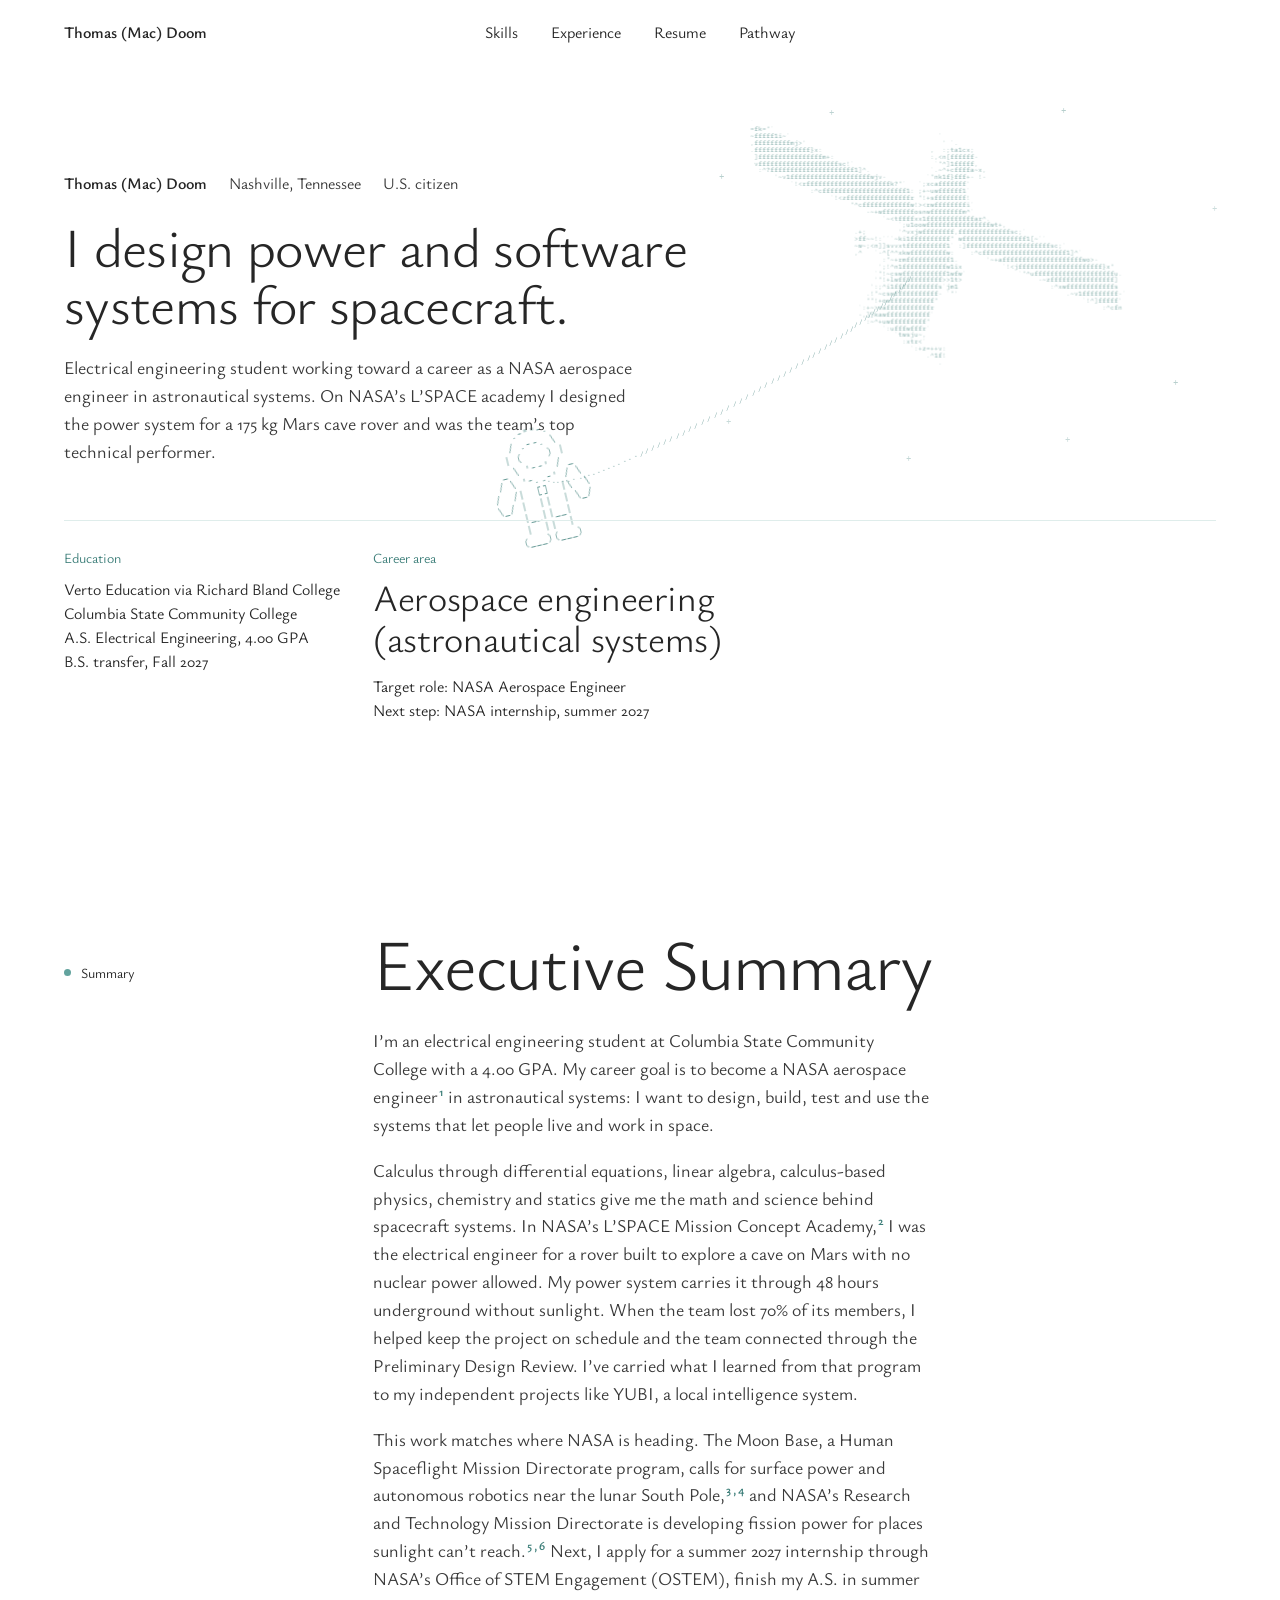
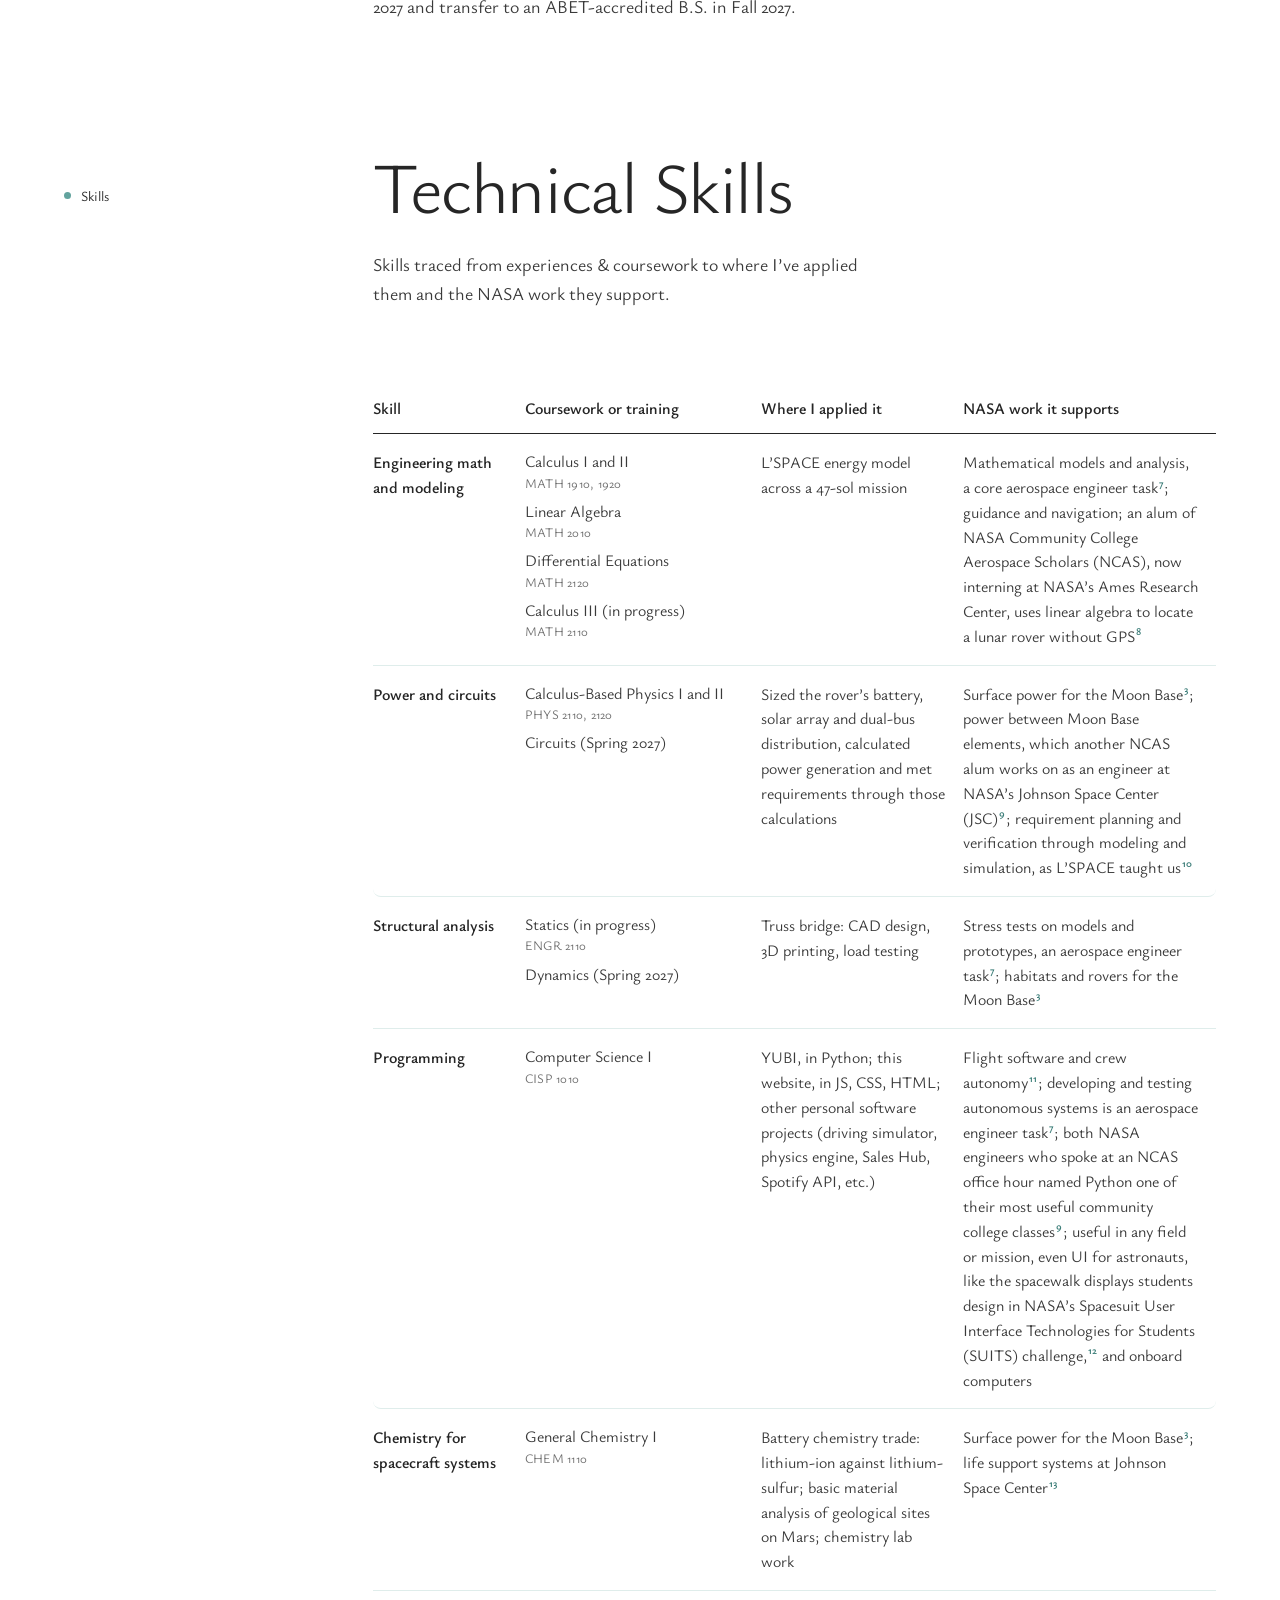
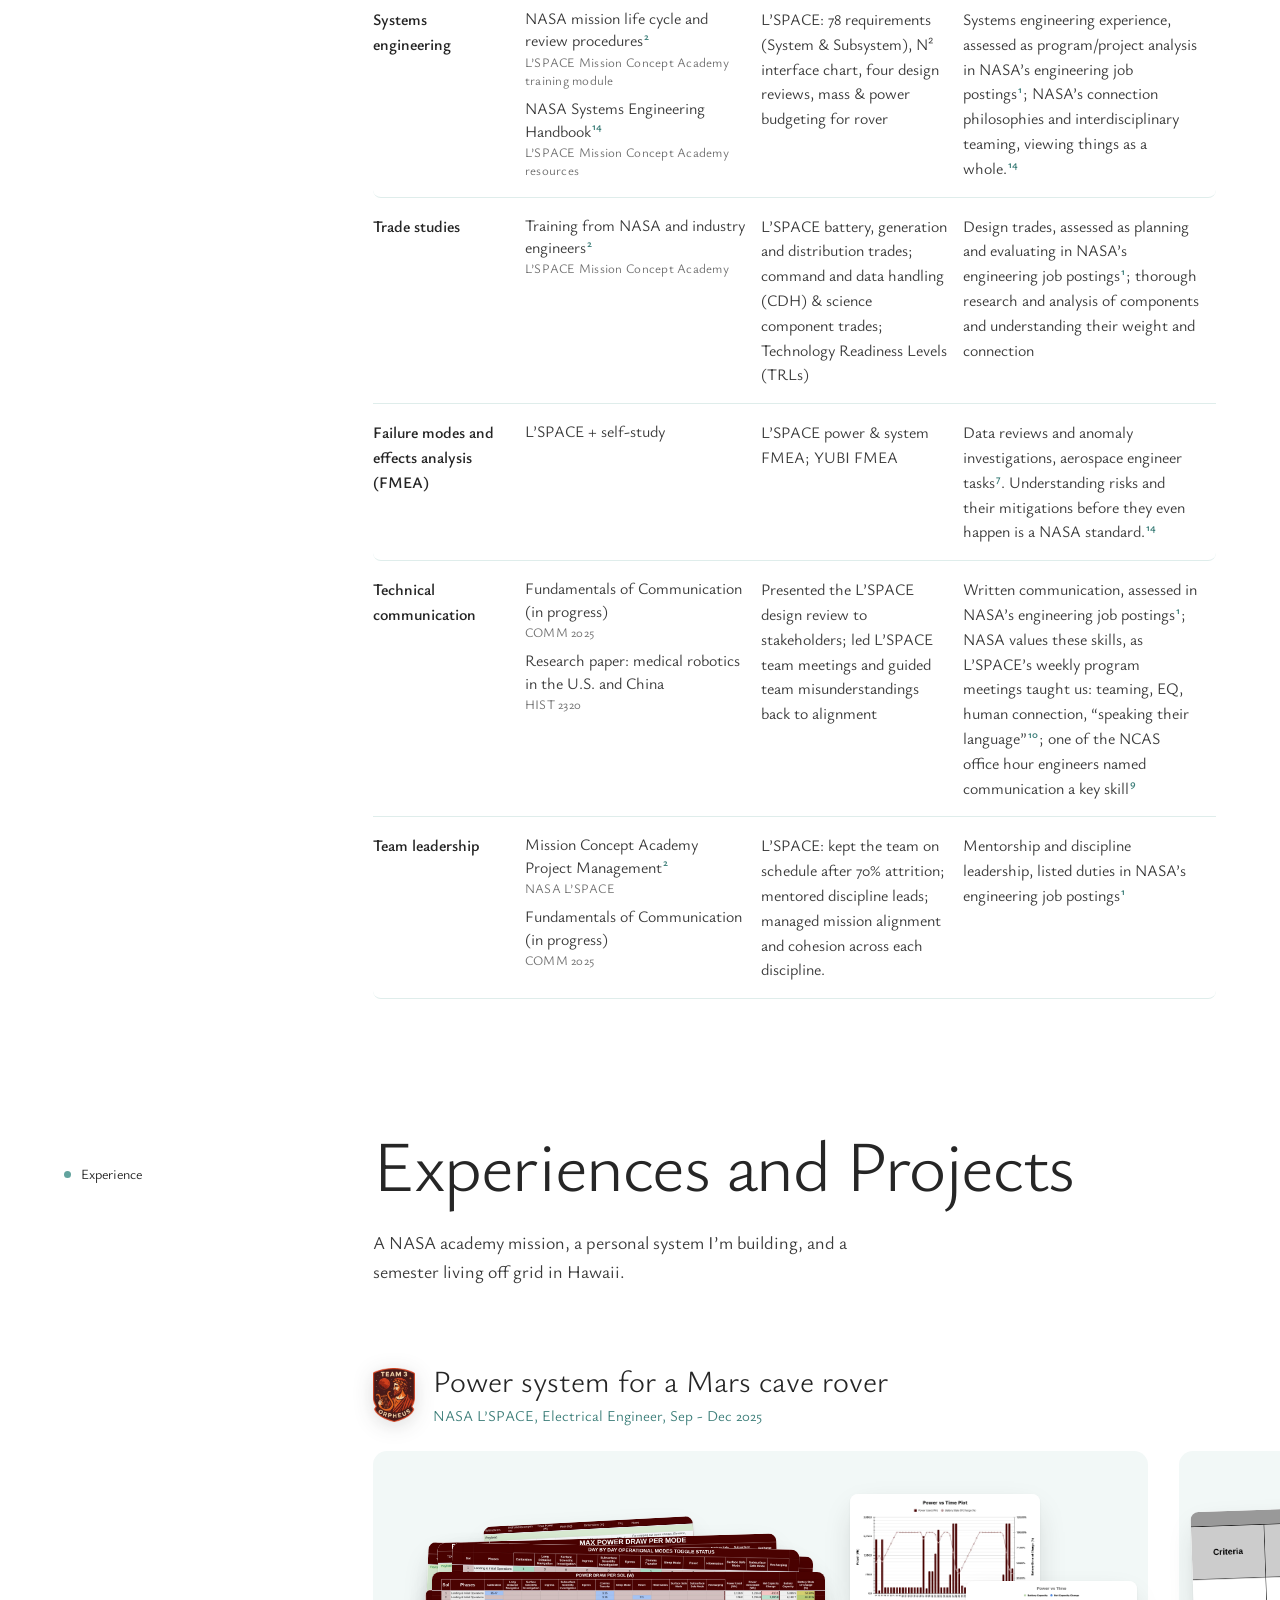
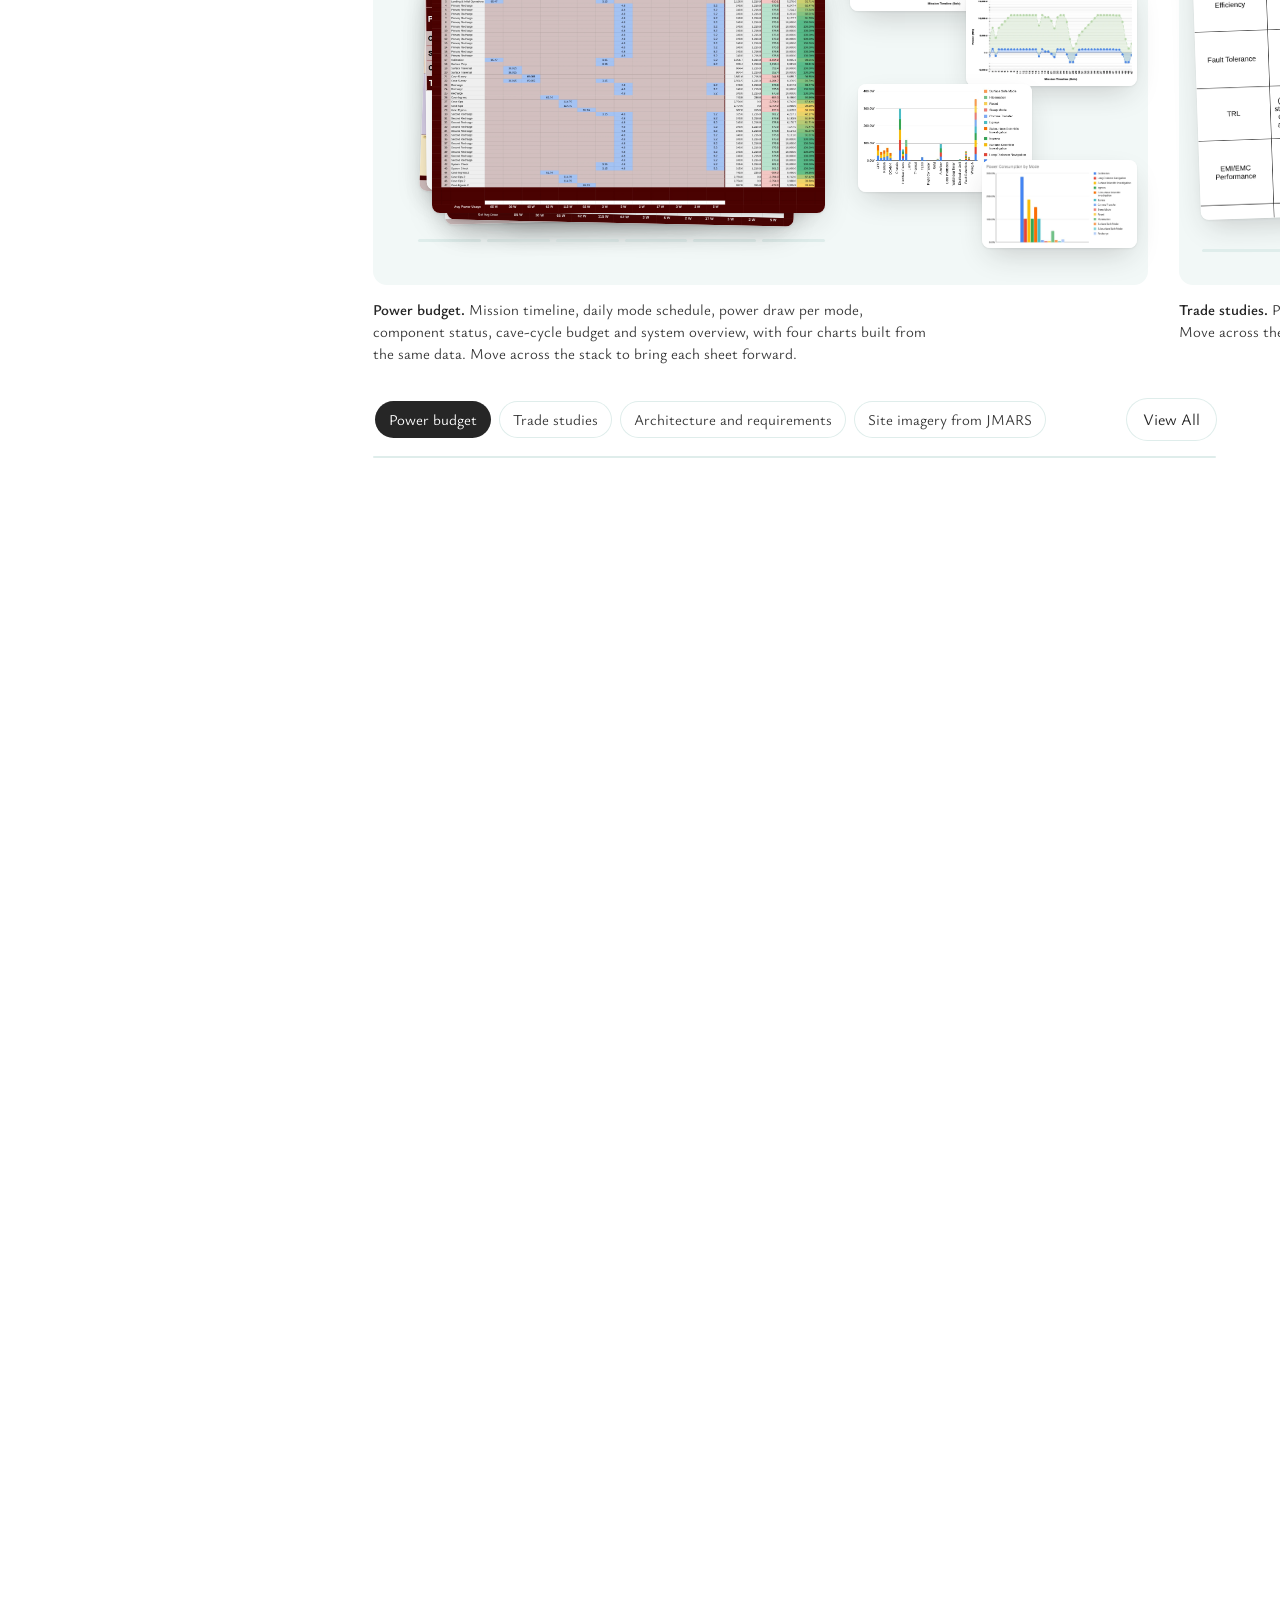
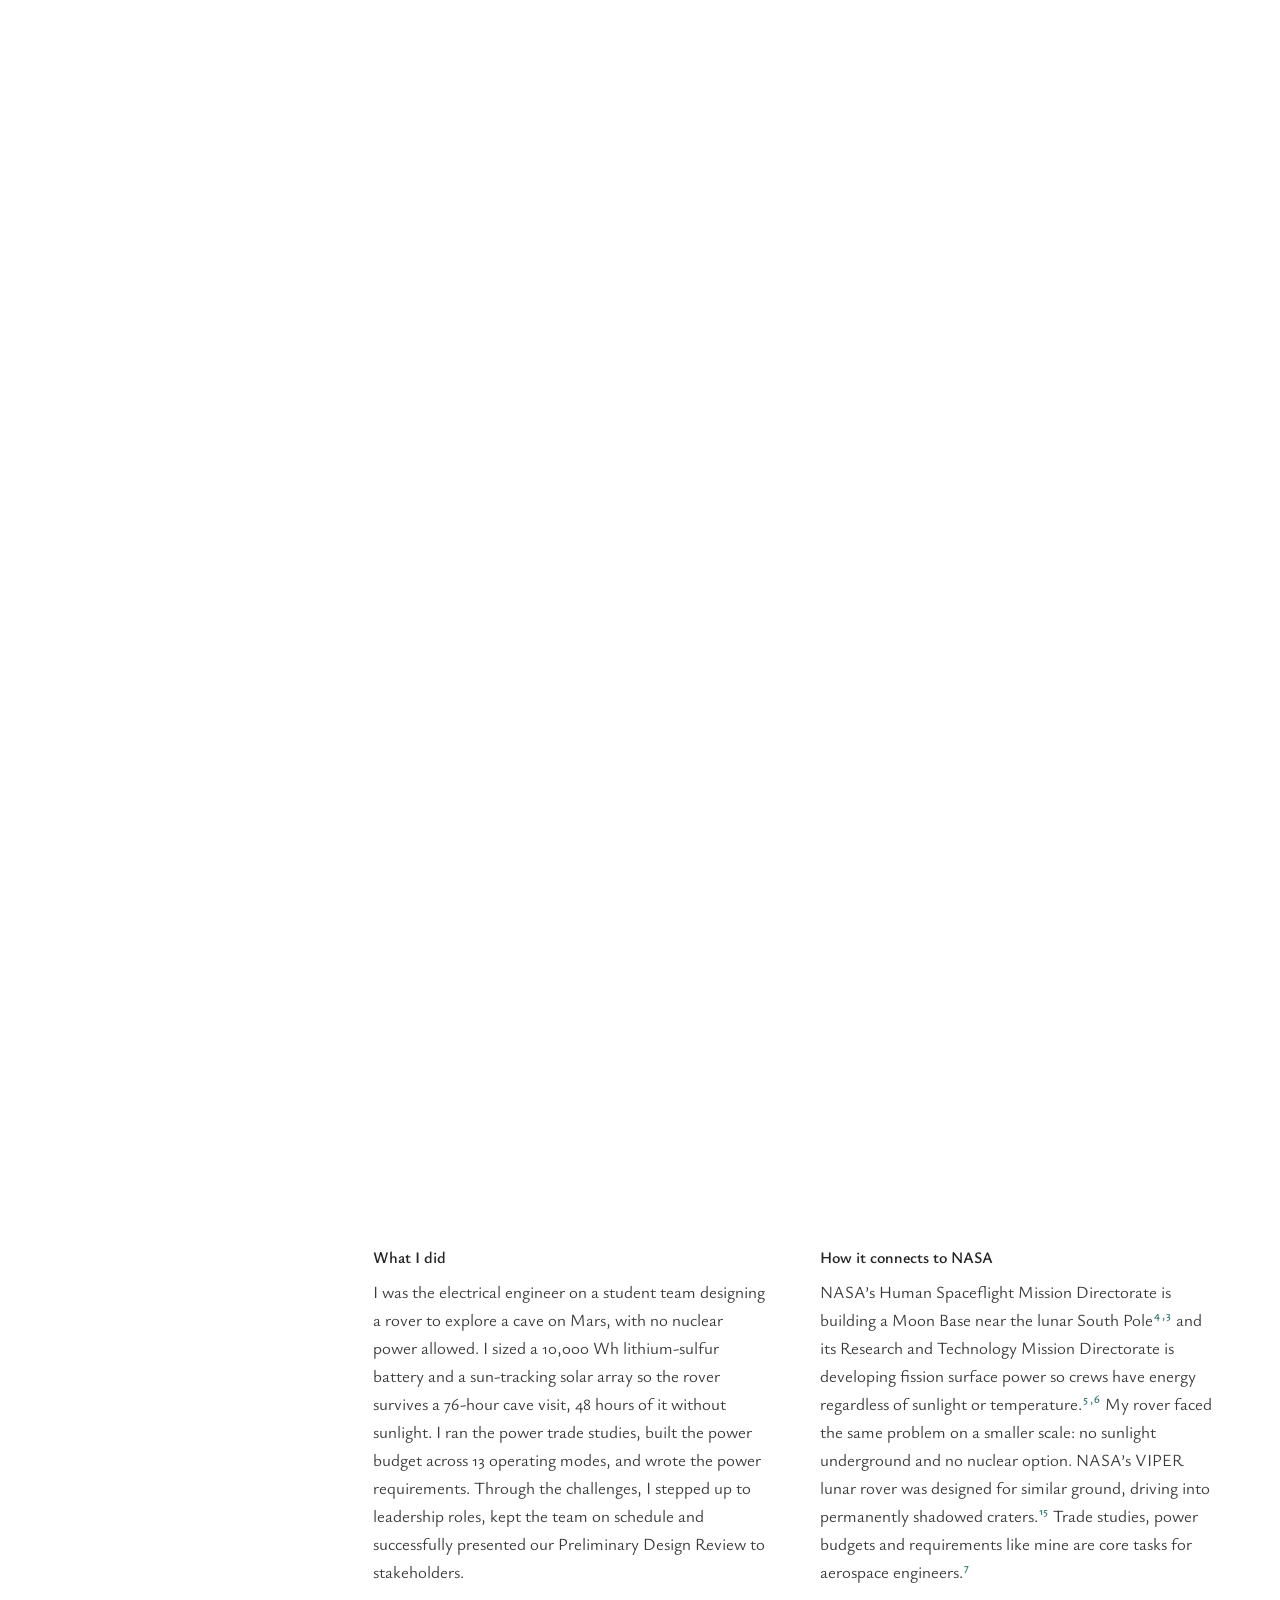
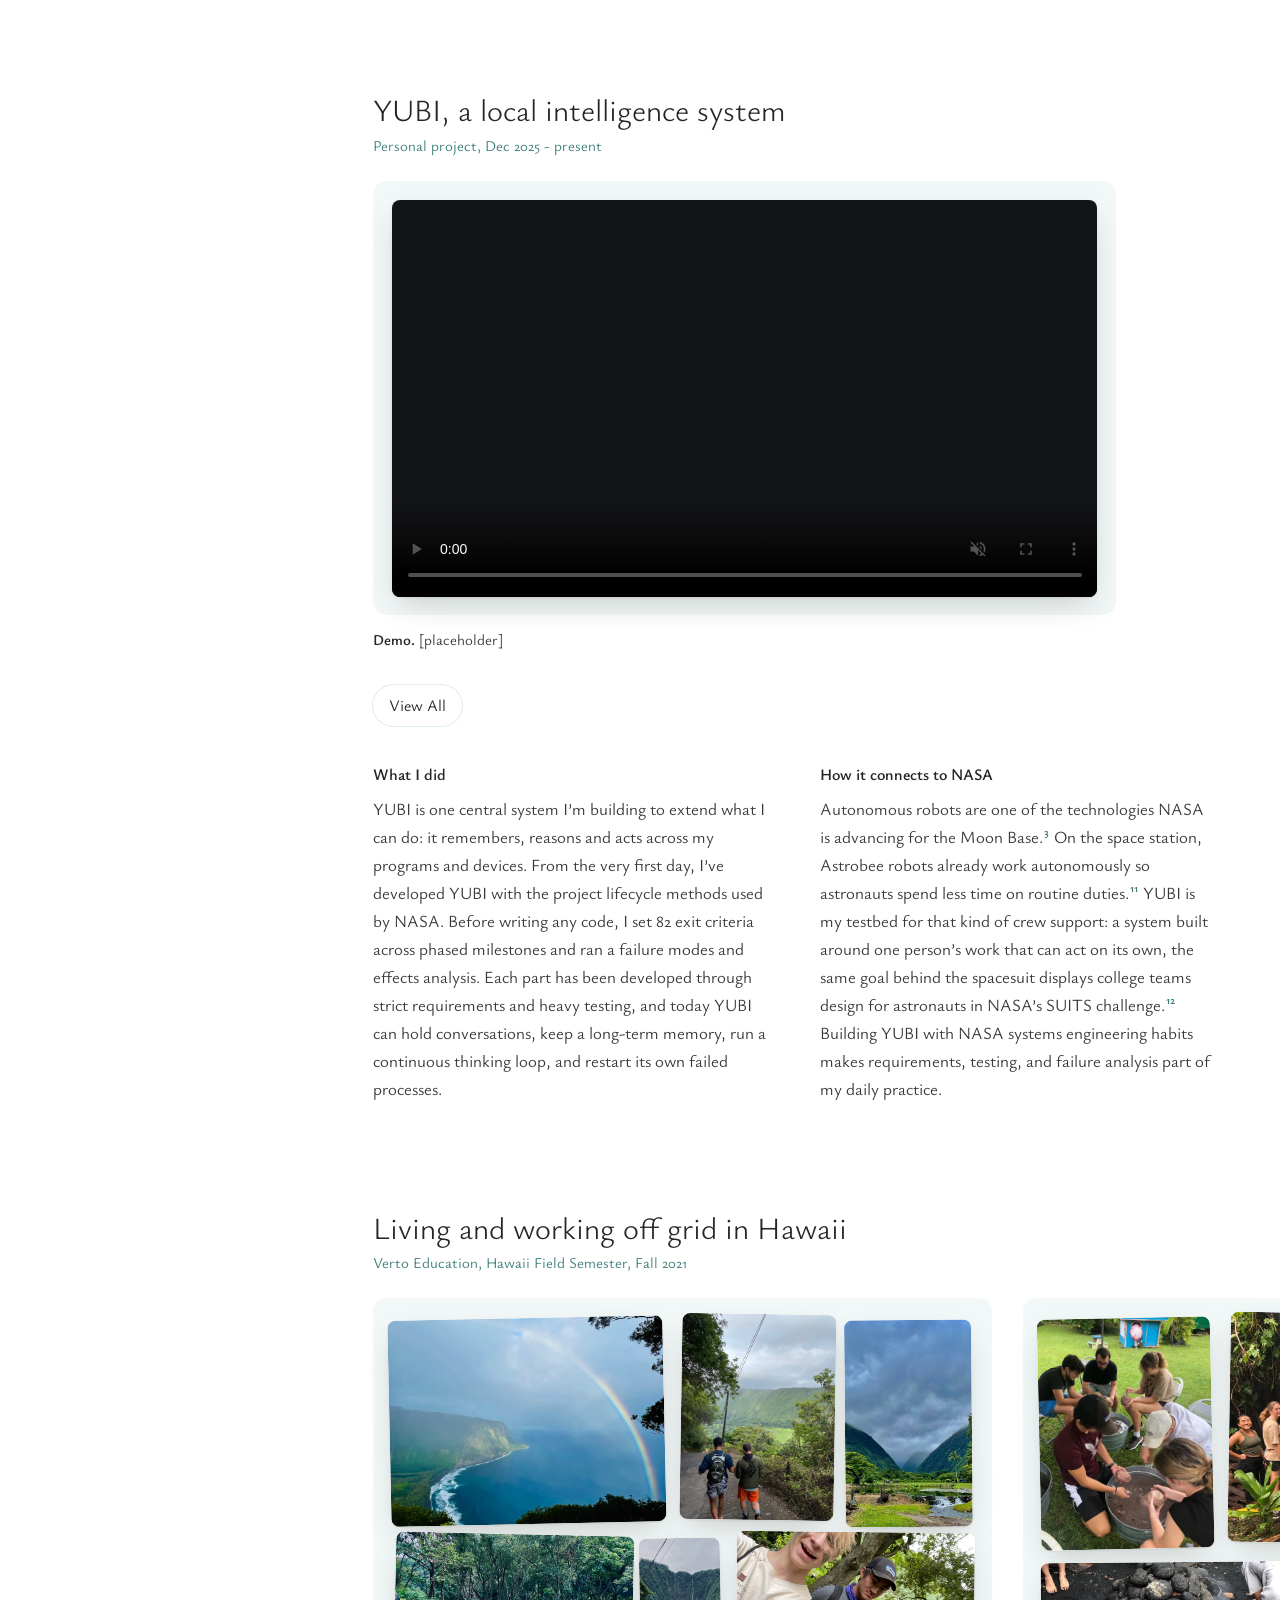
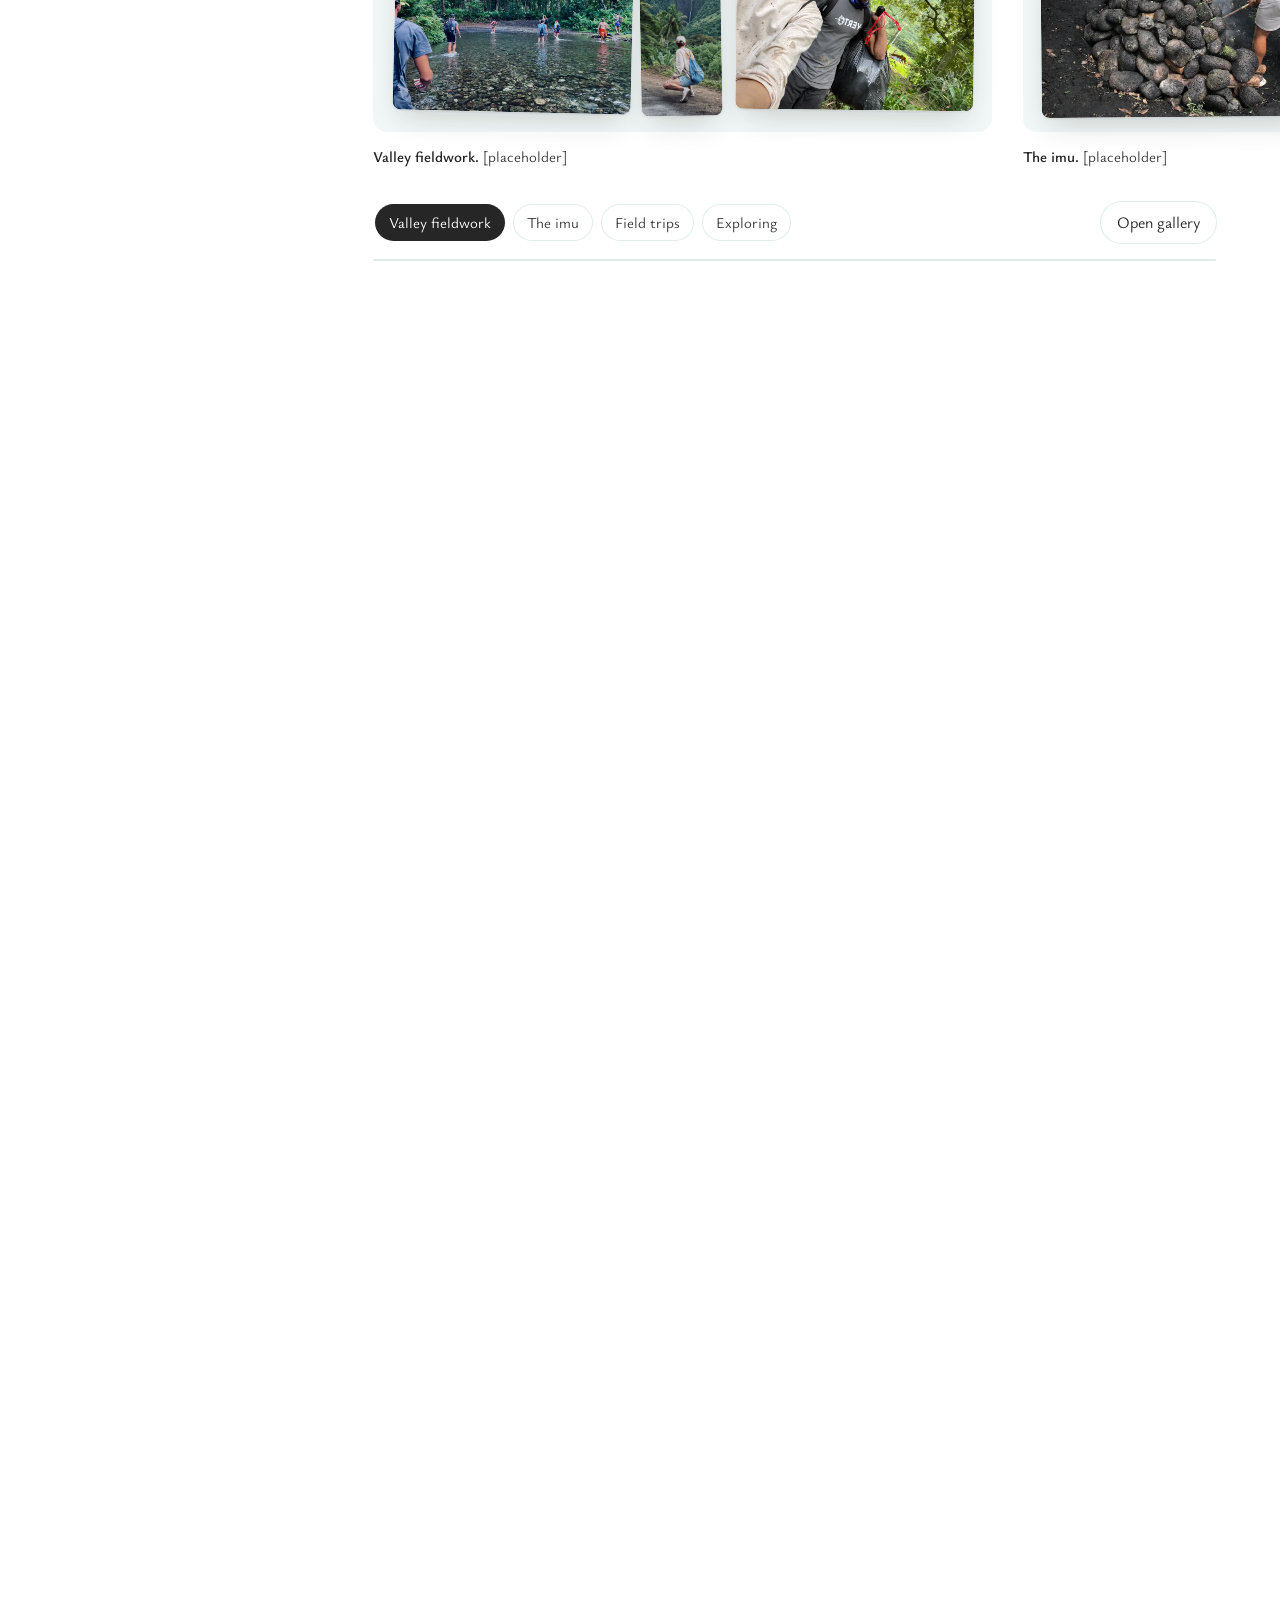
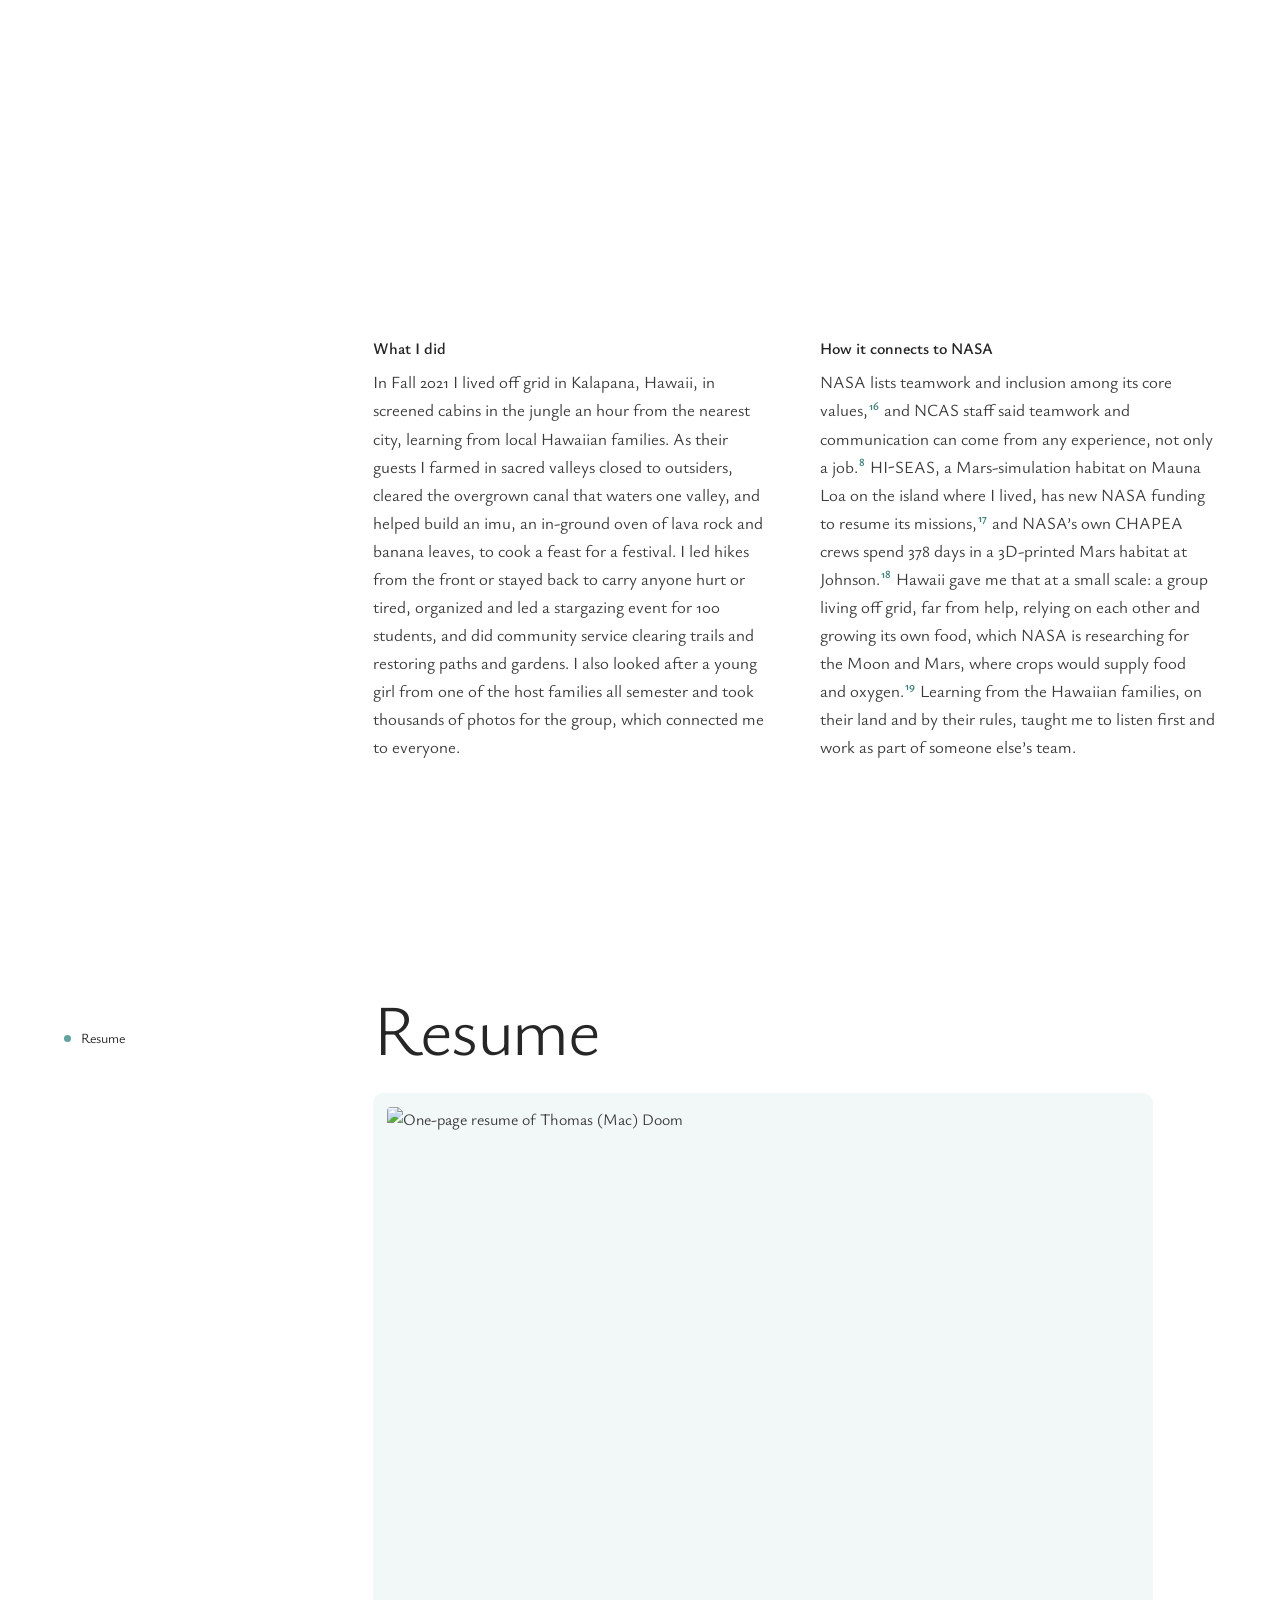
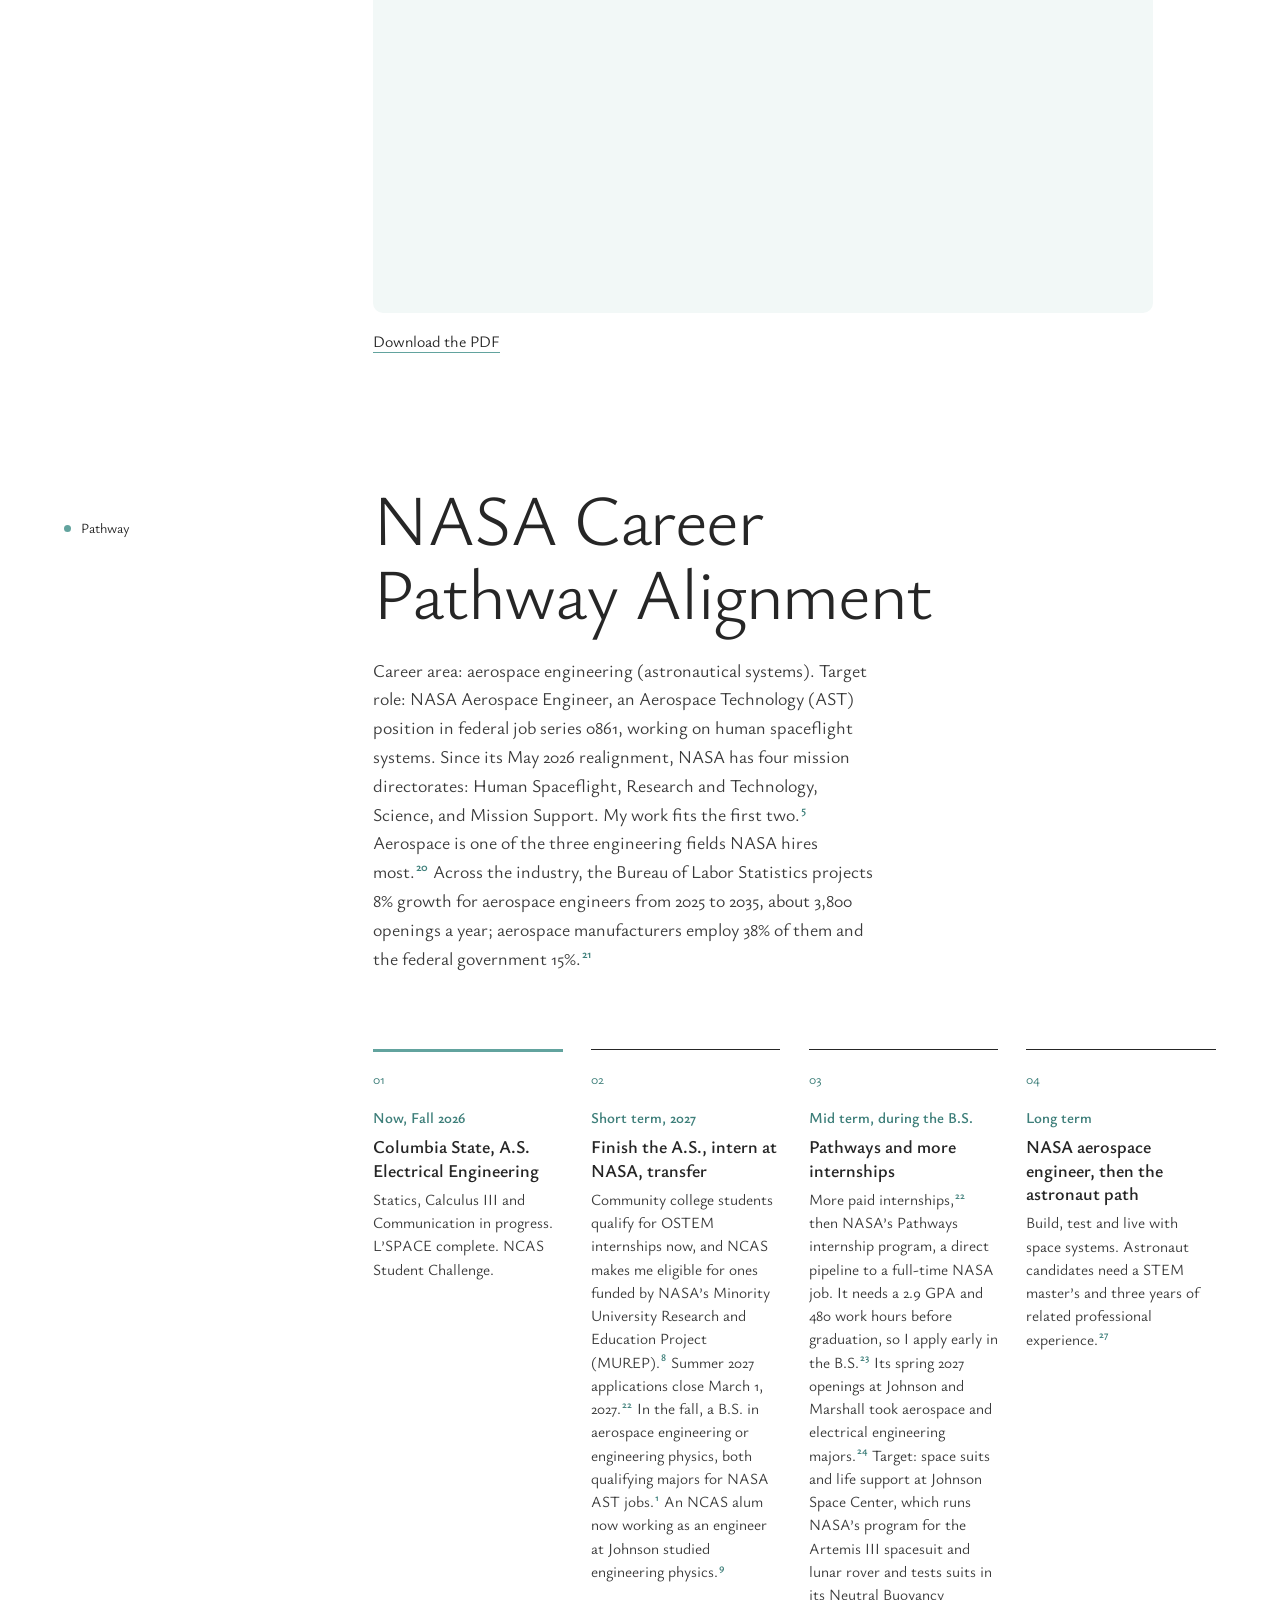
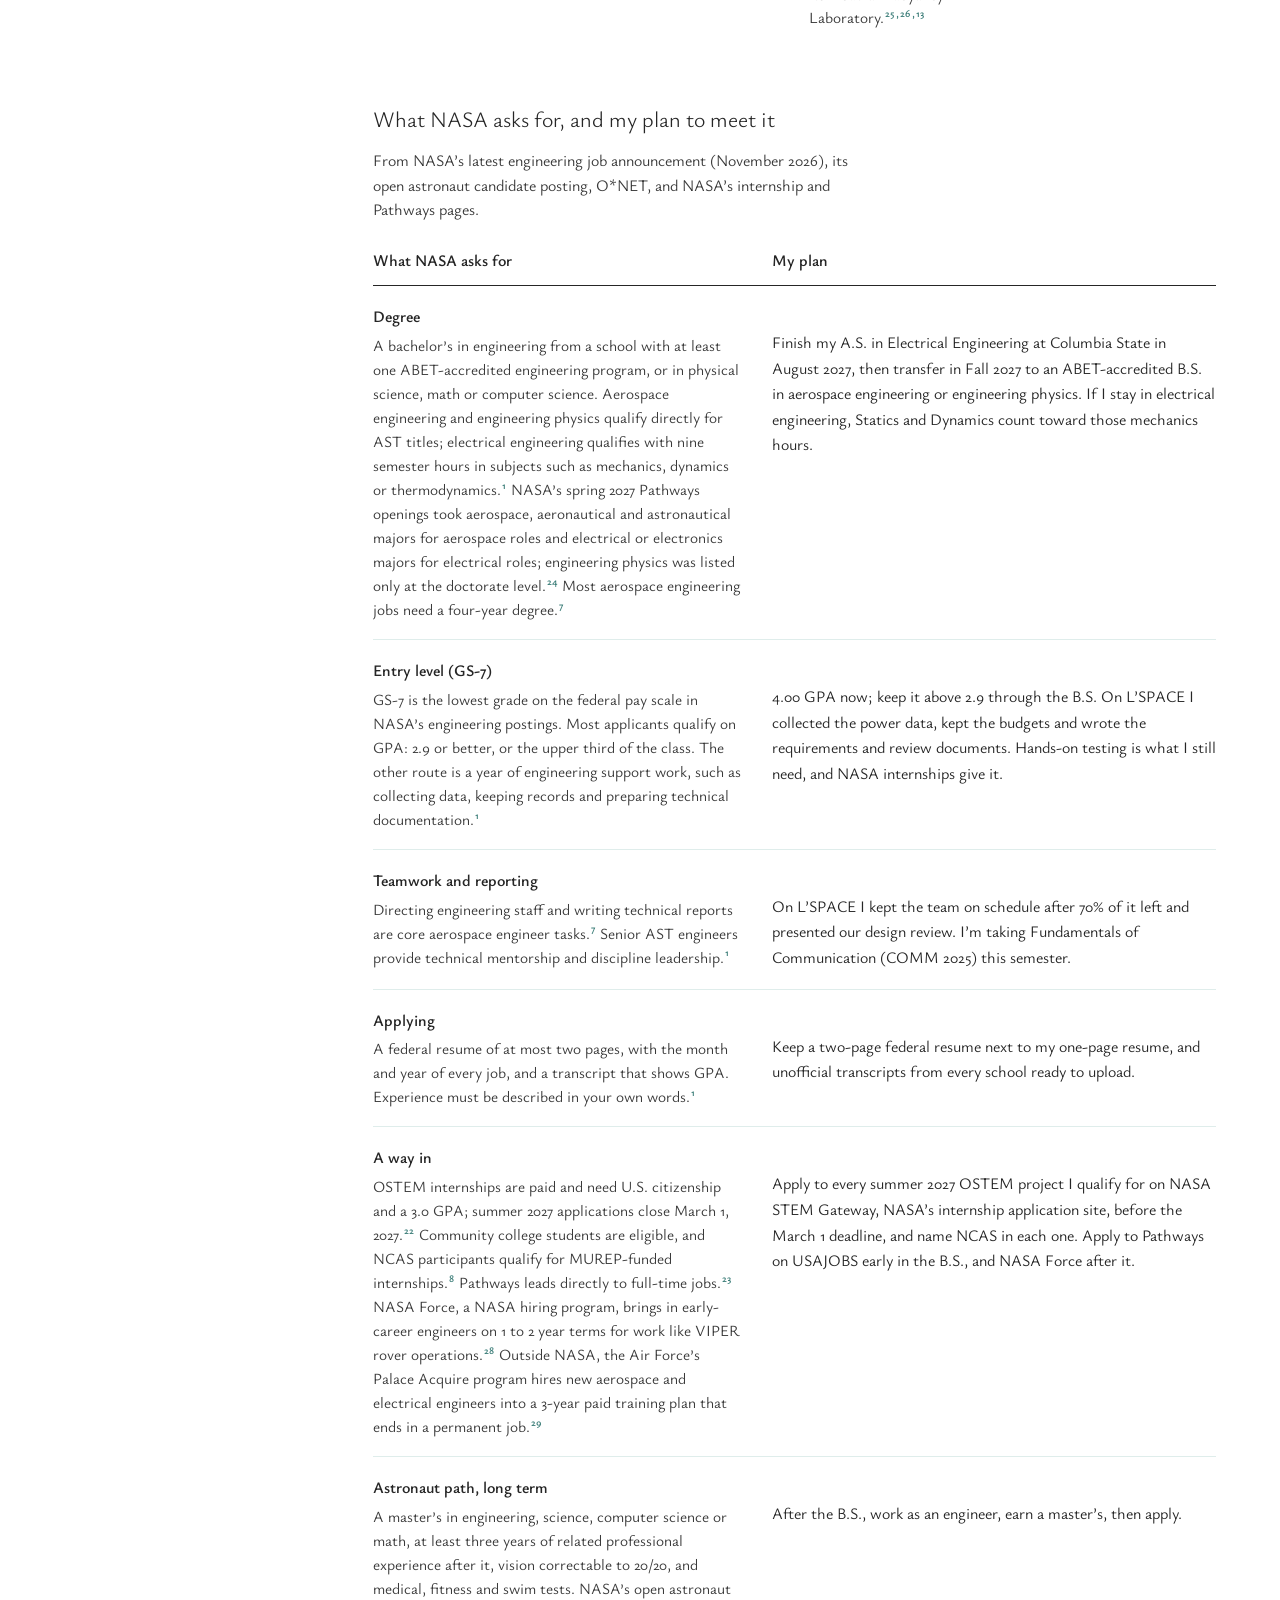
==== index.html @ 90de4ff6 "Add files via upload" ====
<!DOCTYPE html>
<html lang="en">
<head>
<meta charset="utf-8">
<meta name="viewport" content="width=device-width, initial-scale=1">
<meta name="robots" content="noindex, nofollow">
<title>Thomas (Mac) Doom, NCAS Student Challenge Career Portfolio</title>
<meta name="description" content="Thomas (Mac) Doom, electrical engineering student on the path to NASA aerospace engineering. NCAS Student Challenge career portfolio.">
<link rel="preload" href="fonts/ysabeau-latin-300-normal.woff2" as="font" type="font/woff2" crossorigin>
<link rel="icon" href="favicon.ico" sizes="any">
<link rel="icon" type="image/png" sizes="32x32" href="img/favicon-32.png">
<link rel="icon" type="image/png" sizes="192x192" href="img/favicon-192.png">
<link rel="apple-touch-icon" href="img/apple-touch-icon.png">
<link rel="stylesheet" href="style.css?v=20261126m">
</head>
<body>
<canvas id="stars" aria-hidden="true"></canvas>
<canvas id="space" aria-hidden="true"></canvas>
<canvas id="astro" aria-hidden="true"></canvas>

<header class="top wrap" id="site-top">
  <a class="name" href="#top">Thomas (Mac) Doom</a>
  <nav aria-label="Sections">
    <a href="#skills">Skills</a>
    <a href="#experience">Experience</a>
    <a href="#resume">Resume</a>
    <a href="#path">Pathway</a>
  </nav>
</header>

<main id="top">
<!-- First screen -->
<section class="hero wrap" aria-labelledby="statement">
  <div class="intro">
    <p class="who"><span class="who-name">Thomas (Mac) Doom</span><span>Nashville, Tennessee</span><span>U.S. citizen</span></p>
    <h1 id="statement" class="statement">I design power and software systems for spacecraft.</h1>
    <p class="lead">Electrical engineering student working toward a career as a NASA aerospace engineer in astronautical systems. On NASA&rsquo;s L&rsquo;SPACE academy I designed the power system for a 175&nbsp;kg Mars cave rover and was the team&rsquo;s top technical performer.</p>
  </div>
  <div class="status">
    <div class="school">
      <p class="label">Education</p>
      <p>Verto Education via Richard Bland College</p>
      <p>Columbia State Community College</p>
      <p>A.S. Electrical Engineering, 4.00 GPA</p>
      <p>B.S. transfer, Fall 2027</p>
    </div>
    <div class="seeking">
      <p class="label">Career area</p>
      <p class="seek">Aerospace engineering (astronautical systems)</p>
      <p class="seek-sub">Target role: NASA Aerospace Engineer</p>
      <p class="seek-sub">Next step: NASA internship, summer 2027</p>
    </div>
  </div>
</section>

<!-- Executive summary -->
<section class="sec wrap" id="summary" aria-labelledby="summary-title">
  <p class="sec-label">Summary</p>
  <div class="sec-main">
  <h2 id="summary-title" class="display">Executive Summary</h2>
  <div class="prose lead reveal">
    <p>I&rsquo;m an electrical engineering student at Columbia State Community College with a 4.00 GPA. My career goal is to become a NASA aerospace engineer<a class="cite" data-key="usajobs"></a> in astronautical systems: I want to design, build, test and use the systems that let people live and work in space.</p>
    <p>Calculus through differential equations, linear algebra, calculus-based physics, chemistry and statics give me the math and science behind spacecraft systems. In NASA&rsquo;s L&rsquo;SPACE Mission Concept Academy,<a class="cite" data-key="lspace"></a> I was the electrical engineer for a rover built to explore a cave on Mars with no nuclear power allowed. My power system carries it through 48 hours underground without sunlight. When the team lost 70% of its members, I helped keep the project on schedule and the team connected through the Preliminary Design Review. I&rsquo;ve carried what I learned from that program to my independent projects like YUBI, a local intelligence system.</p>
    <p>This work matches where NASA is heading. The Moon Base, a Human Spaceflight Mission Directorate program, calls for surface power and autonomous robotics near the lunar South Pole,<a class="cite" data-key="moonbase"></a><a class="cite" data-key="hsmd"></a> and NASA&rsquo;s Research and Technology Mission Directorate is developing fission power for places sunlight can&rsquo;t reach.<a class="cite" data-key="directorates"></a><a class="cite" data-key="fsp"></a> Next, I apply for a summer 2027 internship through NASA&rsquo;s Office of STEM Engagement (OSTEM), finish my A.S. in summer 2027 and transfer to an ABET-accredited B.S. in Fall 2027.</p>
    <!-- <p class="draft-note">Draft. I will rewrite this soon.</p> -->
  </div>
  </div>
</section>

<!-- Skills -->
<section class="sec wrap" id="skills" aria-labelledby="skills-title">
  <p class="sec-label">Skills</p>
  <div class="sec-main">
  <h2 id="skills-title" class="display">Technical Skills</h2>
  <p class="sec-intro reveal">Skills traced from experiences &amp; coursework to where I&rsquo;ve applied them and the NASA work they support.</p>
  <div class="scroll reveal">
  <table class="skills-table">
    <thead><tr><th scope="col">Skill</th><th scope="col">Coursework or training</th><th scope="col">Where I applied it</th><th scope="col">NASA work it supports</th></tr></thead>
    <tbody>
      <tr><th scope="row">Engineering math and modeling</th><td><span class="course">Calculus I and II<span class="code">MATH 1910, 1920</span></span><span class="course">Linear Algebra<span class="code">MATH 2010</span></span><span class="course">Differential Equations<span class="code">MATH 2120</span></span><span class="course">Calculus III (in progress)<span class="code">MATH 2110</span></span></td><td>L&rsquo;SPACE energy model across a 47-sol mission</td><td>Mathematical models and analysis, a core aerospace engineer task<a class="cite" data-key="onet"></a>; guidance and navigation; an alum of NASA Community College Aerospace Scholars (NCAS), now interning at NASA&rsquo;s Ames Research Center, uses linear algebra to locate a lunar rover without GPS<a class="cite" data-key="oh2"></a></td></tr>
      <tr><th scope="row">Power and circuits</th><td><span class="course">Calculus-Based Physics I and II<span class="code">PHYS 2110, 2120</span></span><span class="course">Circuits (Spring 2027)</span></td><td>Sized the rover&rsquo;s battery, solar array and dual-bus distribution, calculated power generation and met requirements through those calculations</td><td>Surface power for the Moon Base<a class="cite" data-key="moonbase"></a>; power between Moon Base elements, which another NCAS alum works on as an engineer at NASA&rsquo;s Johnson Space Center (JSC)<a class="cite" data-key="oh1"></a>; requirement planning and verification through modeling and simulation, as L&rsquo;SPACE taught us<a class="cite" data-key="lspacemtg"></a></td></tr>
      <tr><th scope="row">Structural analysis</th><td><span class="course">Statics (in progress)<span class="code">ENGR 2110</span></span><span class="course">Dynamics (Spring 2027)</span></td><td>Truss bridge: CAD design, 3D printing, load testing</td><td>Stress tests on models and prototypes, an aerospace engineer task<a class="cite" data-key="onet"></a>; habitats and rovers for the Moon Base<a class="cite" data-key="moonbase"></a></td></tr>
      <tr><th scope="row">Programming</th><td><span class="course">Computer Science I<span class="code">CISP 1010</span></span></td><td>YUBI, in Python; this website, in JS, CSS, HTML; other personal software projects (driving simulator, physics engine, Sales Hub, Spotify API, etc.)</td><td>Flight software and crew autonomy<a class="cite" data-key="astrobee"></a>; developing and testing autonomous systems is an aerospace engineer task<a class="cite" data-key="onet"></a>; both NASA engineers who spoke at an NCAS office hour named Python one of their most useful community college classes<a class="cite" data-key="oh1"></a>; useful in any field or mission, even UI for astronauts, like the spacewalk displays students design in NASA&rsquo;s Spacesuit User Interface Technologies for Students (SUITS) challenge,<a class="cite" data-key="suitsch"></a> and onboard computers</td></tr>
      <tr><th scope="row">Chemistry for spacecraft systems</th><td><span class="course">General Chemistry I<span class="code">CHEM 1110</span></span></td><td>Battery chemistry trade: lithium-ion against lithium-sulfur; basic material analysis of geological sites on Mars; chemistry lab work</td><td>Surface power for the Moon Base<a class="cite" data-key="moonbase"></a>; life support systems at Johnson Space Center<a class="cite" data-key="jscls"></a></td></tr>
      <tr><th scope="row">Systems engineering</th><td><span class="course">NASA mission life cycle and review procedures<a class="cite" data-key="lspace"></a><span class="code">L&rsquo;SPACE Mission Concept Academy training module</span></span><span class="course">NASA Systems Engineering Handbook<a class="cite" data-key="seh"></a><span class="code">L&rsquo;SPACE Mission Concept Academy resources</span></span></td><td>L&rsquo;SPACE: 78 requirements (System &amp; Subsystem), N² interface chart, four design reviews, mass &amp; power budgeting for rover</td><td>Systems engineering experience, assessed as program/project analysis in NASA&rsquo;s engineering job postings<a class="cite" data-key="usajobs"></a>; NASA&rsquo;s connection philosophies and interdisciplinary teaming, viewing things as a whole.<a class="cite" data-key="seh"></a></td></tr>
      <tr><th scope="row">Trade studies</th><td><span class="course">Training from NASA and industry engineers<a class="cite" data-key="lspace"></a><span class="code">L&rsquo;SPACE Mission Concept Academy</span></span></td><td>L&rsquo;SPACE battery, generation and distribution trades; command and data handling (CDH) &amp; science component trades; Technology Readiness Levels (TRLs)</td><td>Design trades, assessed as planning and evaluating in NASA&rsquo;s engineering job postings<a class="cite" data-key="usajobs"></a>; thorough research and analysis of components and understanding their weight and connection</td></tr>
      <tr><th scope="row">Failure modes and effects analysis (FMEA)</th><td><span class="course">L&rsquo;SPACE + self-study</span></td><td>L&rsquo;SPACE power &amp; system FMEA; YUBI FMEA</td><td>Data reviews and anomaly investigations, aerospace engineer tasks<a class="cite" data-key="onet"></a>. Understanding risks and their mitigations before they even happen is a NASA standard.<a class="cite" data-key="seh"></a></td></tr>
      <tr><th scope="row">Technical communication</th><td><span class="course">Fundamentals of Communication (in progress)<span class="code">COMM 2025</span></span><span class="course">Research paper: medical robotics in the U.S. and China<span class="code">HIST 2320</span></span></td><td>Presented the L&rsquo;SPACE design review to stakeholders; led L&rsquo;SPACE team meetings and guided team misunderstandings back to alignment</td><td>Written communication, assessed in NASA&rsquo;s engineering job postings<a class="cite" data-key="usajobs"></a>; NASA values these skills, as L&rsquo;SPACE&rsquo;s weekly program meetings taught us: teaming, EQ, human connection, &ldquo;speaking their language&rdquo;<a class="cite" data-key="lspacemtg"></a>; one of the NCAS office hour engineers named communication a key skill<a class="cite" data-key="oh1"></a></td></tr>
      <tr><th scope="row">Team leadership</th><td><span class="course">Mission Concept Academy Project Management<a class="cite" data-key="lspace"></a><span class="code">NASA L&rsquo;SPACE</span></span><span class="course">Fundamentals of Communication (in progress)<span class="code">COMM 2025</span></span></td><td>L&rsquo;SPACE: kept the team on schedule after 70% attrition; mentored discipline leads; managed mission alignment and cohesion across each discipline.</td><td>Mentorship and discipline leadership, listed duties in NASA&rsquo;s engineering job postings<a class="cite" data-key="usajobs"></a></td></tr>
    </tbody>
  </table>
  </div>
  </div>
</section>

<!-- Experience -->
<section class="sec wrap" id="experience" aria-labelledby="exp-title">
  <p class="sec-label">Experience</p>
  <div class="sec-main">
  <h2 id="exp-title" class="display">Experiences and Projects</h2>
  <p class="sec-intro reveal">A NASA academy mission, a personal system I&rsquo;m building, and a semester living off grid in Hawaii.</p>

  <article class="exp" id="lspace" aria-labelledby="lspace-title">
    <header class="exp-head reveal">
      <img class="exp-logo" src="img/orpheus-logo.webp" alt="Team 3 Orpheus mission patch" width="251" height="320">
      <h3 id="lspace-title" class="exp-title">Power system for a Mars cave rover</h3>
      <span class="rule" aria-hidden="true"></span>
      <p class="exp-tag">NASA L&rsquo;SPACE, Electrical Engineer, Sep - Dec 2025</p>
    </header>
    <div class="board" data-g="lspace">
      <div class="board-pin"><div class="board-stick">
        <div class="board-track" tabindex="0" aria-label="Project images. Scroll the page or use the arrow keys to move through them."></div>
        <div class="board-bar"><div class="chips" aria-label="Jump to"></div><button type="button" class="open-gal" data-open>View All</button></div>
        <div class="board-progress" aria-hidden="true"><i></i></div>
      </div></div>
    </div>
    <div class="exp-text reveal">
      <section><h4>What I did</h4>
        <p>I was the electrical engineer on a student team designing a rover to explore a cave on Mars, with no nuclear power allowed. I sized a 10,000&nbsp;Wh lithium-sulfur battery and a sun-tracking solar array so the rover survives a 76-hour cave visit, 48 hours of it without sunlight. I ran the power trade studies, built the power budget across 13 operating modes, and wrote the power requirements. Through the challenges, I stepped up to leadership roles, kept the team on schedule and successfully presented our Preliminary Design Review to stakeholders.</p>
      </section>
      <section><h4>How it connects to NASA</h4>
        <p>NASA&rsquo;s Human Spaceflight Mission Directorate is building a Moon Base near the lunar South Pole<a class="cite" data-key="hsmd"></a><a class="cite" data-key="moonbase"></a> and its Research and Technology Mission Directorate is developing fission surface power so crews have energy regardless of sunlight or temperature.<a class="cite" data-key="directorates"></a><a class="cite" data-key="fsp"></a> My rover faced the same problem on a smaller scale: no sunlight underground and no nuclear option. NASA&rsquo;s VIPER lunar rover was designed for similar ground, driving into permanently shadowed craters.<a class="cite" data-key="viper"></a> Trade studies, power budgets and requirements like mine are core tasks for aerospace engineers.<a class="cite" data-key="onet"></a></p>
      </section>
    </div>
  </article>

  <article class="exp" id="yubi" aria-labelledby="yubi-title">
    <header class="exp-head reveal">
      <h3 id="yubi-title" class="exp-title">YUBI, a local intelligence system</h3>
      <span class="rule" aria-hidden="true"></span>
      <p class="exp-tag">Personal project, Dec 2025 - present</p>
    </header>
    <div class="board" data-g="yubi">
      <div class="board-pin"><div class="board-stick">
        <div class="board-track" tabindex="0" aria-label="Project images. Scroll the page or use the arrow keys to move through them."></div>
        <div class="board-bar"><div class="chips" aria-label="Jump to"></div><button type="button" class="open-gal" data-open>View All</button></div>
        <div class="board-progress" aria-hidden="true"><i></i></div>
      </div></div>
    </div>
    <div class="exp-text reveal">
      <section><h4>What I did</h4>
        <p>YUBI is one central system I&rsquo;m building to extend what I can do: it remembers, reasons and acts across my programs and devices. From the very first day, I&rsquo;ve developed YUBI with the project lifecycle methods used by NASA. Before writing any code, I set 82 exit criteria across phased milestones and ran a failure modes and effects analysis. Each part has been developed through strict requirements and heavy testing, and today YUBI can hold conversations, keep a long-term memory, run a continuous thinking loop, and restart its own failed processes.</p>
      </section>
      <section><h4>How it connects to NASA</h4>
        <p>Autonomous robots are one of the technologies NASA is advancing for the Moon Base.<a class="cite" data-key="moonbase"></a> On the space station, Astrobee robots already work autonomously so astronauts spend less time on routine duties.<a class="cite" data-key="astrobee"></a> YUBI is my testbed for that kind of crew support: a system built around one person&rsquo;s work that can act on its own, the same goal behind the spacesuit displays college teams design for astronauts in NASA&rsquo;s SUITS challenge.<a class="cite" data-key="suitsch"></a> Building YUBI with NASA systems engineering habits makes requirements, testing, and failure analysis part of my daily practice.</p>
      </section>
    </div>
  </article>

  <article class="exp" id="hawaii" aria-labelledby="hawaii-title">
    <header class="exp-head reveal">
      <h3 id="hawaii-title" class="exp-title">Living and working off grid in Hawaii</h3>
      <span class="rule" aria-hidden="true"></span>
      <p class="exp-tag">Verto Education, Hawaii Field Semester, Fall 2021</p>
    </header>
    <div class="board" data-g="hawaii">
      <div class="board-pin"><div class="board-stick">
        <div class="board-track" tabindex="0" aria-label="Photos. Scroll the page or use the arrow keys to move through them."></div>
        <div class="board-bar"><div class="chips" aria-label="Jump to"></div><button type="button" class="open-gal" data-open>Open gallery</button></div>
        <div class="board-progress" aria-hidden="true"><i></i></div>
      </div></div>
    </div>
    <div class="exp-text reveal">
      <section><h4>What I did</h4>
        <p>In Fall 2021 I lived off grid in Kalapana, Hawaii, in screened cabins in the jungle an hour from the nearest city, learning from local Hawaiian families. As their guests I farmed in sacred valleys closed to outsiders, cleared the overgrown canal that waters one valley, and helped build an imu, an in-ground oven of lava rock and banana leaves, to cook a feast for a festival. I led hikes from the front or stayed back to carry anyone hurt or tired, organized and led a stargazing event for 100 students, and did community service clearing trails and restoring paths and gardens. I also looked after a young girl from one of the host families all semester and took thousands of photos for the group, which connected me to everyone.</p>
      </section>
      <section><h4>How it connects to NASA</h4>
        <p>NASA lists teamwork and inclusion among its core values,<a class="cite" data-key="values"></a> and NCAS staff said teamwork and communication can come from any experience, not only a job.<a class="cite" data-key="oh2"></a> HI-SEAS, a Mars-simulation habitat on Mauna Loa on the island where I lived, has new NASA funding to resume its missions,<a class="cite" data-key="hiseas"></a> and NASA&rsquo;s own CHAPEA crews spend 378 days in a 3D-printed Mars habitat at Johnson.<a class="cite" data-key="chapea"></a> Hawaii gave me that at a small scale: a group living off grid, far from help, relying on each other and growing its own food, which NASA is researching for the Moon and Mars, where crops would supply food and oxygen.<a class="cite" data-key="crops"></a> Learning from the Hawaiian families, on their land and by their rules, taught me to listen first and work as part of someone else&rsquo;s team.</p>
      </section>
    </div>
  </article>
  </div>
</section>

<!-- Resume -->
<section class="sec wrap" id="resume" aria-labelledby="resume-title">
  <p class="sec-label">Resume</p>
  <div class="sec-main">
  <h2 id="resume-title" class="display">Resume</h2>
    <div class="resume-img reveal"><img src="img/resume.svg" alt="One-page resume of Thomas (Mac) Doom" loading="lazy" width="612" height="792"><img class="print-only" data-psrc="img/resume-print.png" alt="" width="612" height="792"></div>
    <p style="margin-top:16px"><a class="link" href="mac-doom-resume.pdf" download="Thomas (Mac) Doom - Resume.pdf">Download the PDF</a></p>
  </div>
</section>

<!-- Path -->
<section class="sec wrap" id="path" aria-labelledby="path-title">
  <p class="sec-label">Pathway</p>
  <div class="sec-main">
  <h2 id="path-title" class="display">NASA Career Pathway Alignment</h2>
  <p class="sec-intro reveal">Career area: aerospace engineering (astronautical systems). Target role: NASA Aerospace Engineer, an Aerospace Technology (AST) position in federal job series 0861, working on human spaceflight systems. Since its May 2026 realignment, NASA has four mission directorates: Human Spaceflight, Research and Technology, Science, and Mission Support. My work fits the first two.<a class="cite" data-key="directorates"></a> Aerospace is one of the three engineering fields NASA hires most.<a class="cite" data-key="engcareers"></a> Across the industry, the Bureau of Labor Statistics projects 8% growth for aerospace engineers from 2025 to 2035, about 3,800 openings a year; aerospace manufacturers employ 38% of them and the federal government 15%.<a class="cite" data-key="bls"></a></p>

  <ol class="map reveal" id="map">
    <li class="now">
      <span class="when">Now, Fall 2026</span>
      <span class="what">Columbia State, A.S. Electrical Engineering</span>
      <span class="how">Statics, Calculus III and Communication in progress. L&rsquo;SPACE complete. NCAS Student Challenge.</span>
    </li>
    <li>
      <span class="when">Short term, 2027</span>
      <span class="what">Finish the A.S., intern at NASA, transfer</span>
      <span class="how">Community college students qualify for OSTEM internships now, and NCAS makes me eligible for ones funded by NASA&rsquo;s Minority University Research and Education Project (MUREP).<a class="cite" data-key="oh2"></a> Summer 2027 applications close March 1, 2027.<a class="cite" data-key="ostem"></a> In the fall, a B.S. in aerospace engineering or engineering physics, both qualifying majors for NASA AST jobs.<a class="cite" data-key="usajobs"></a> An NCAS alum now working as an engineer at Johnson studied engineering physics.<a class="cite" data-key="oh1"></a></span>
    </li>
    <li>
      <span class="when">Mid term, during the B.S.</span>
      <span class="what">Pathways and more internships</span>
      <span class="how">More paid internships,<a class="cite" data-key="ostem"></a> then NASA&rsquo;s Pathways internship program, a direct pipeline to a full-time NASA job. It needs a 2.9 GPA and 480 work hours before graduation, so I apply early in the B.S.<a class="cite" data-key="pathways"></a> Its spring 2027 openings at Johnson and Marshall took aerospace and electrical engineering majors.<a class="cite" data-key="pathwaysopps"></a> Target: space suits and life support at Johnson Space Center, which runs NASA&rsquo;s program for the Artemis III spacesuit and lunar rover and tests suits in its Neutral Buoyancy Laboratory.<a class="cite" data-key="suits"></a><a class="cite" data-key="eva"></a><a class="cite" data-key="jscls"></a></span>
    </li>
    <li class="goal">
      <span class="when">Long term</span>
      <span class="what">NASA aerospace engineer, then the astronaut path</span>
      <span class="how">Build, test and live with space systems. Astronaut candidates need a STEM master&rsquo;s and three years of related professional experience.<a class="cite" data-key="astro"></a></span>
    </li>
  </ol>

  <div class="reqs reveal">
    <h3 class="h-sub">What NASA asks for, and my plan to meet it</h3>
    <p class="reqs-intro">From NASA&rsquo;s latest engineering job announcement (November 2026), its open astronaut candidate posting, O*NET, and NASA&rsquo;s internship and Pathways pages.</p>
    <div class="plan-list">
      <div class="plan-head" aria-hidden="true"><span>What NASA asks for</span><span>My plan</span></div>
      <div class="plan-row">
        <div class="ask"><p class="ask-t">Degree</p><p>A bachelor&rsquo;s in engineering from a school with at least one ABET-accredited engineering program, or in physical science, math or computer science. Aerospace engineering and engineering physics qualify directly for AST titles; electrical engineering qualifies with nine semester hours in subjects such as mechanics, dynamics or thermodynamics.<a class="cite" data-key="usajobs"></a> NASA&rsquo;s spring 2027 Pathways openings took aerospace, aeronautical and astronautical majors for aerospace roles and electrical or electronics majors for electrical roles; engineering physics was listed only at the doctorate level.<a class="cite" data-key="pathwaysopps"></a> Most aerospace engineering jobs need a four-year degree.<a class="cite" data-key="onet"></a></p></div>
        <p class="mine">Finish my A.S. in Electrical Engineering at Columbia State in August 2027, then transfer in Fall 2027 to an ABET-accredited B.S. in aerospace engineering or engineering physics. If I stay in electrical engineering, Statics and Dynamics count toward those mechanics hours.</p>
      </div>
      <div class="plan-row">
        <div class="ask"><p class="ask-t">Entry level (GS-7)</p><p>GS-7 is the lowest grade on the federal pay scale in NASA&rsquo;s engineering postings. Most applicants qualify on GPA: 2.9 or better, or the upper third of the class. The other route is a year of engineering support work, such as collecting data, keeping records and preparing technical documentation.<a class="cite" data-key="usajobs"></a></p></div>
        <p class="mine">4.00 GPA now; keep it above 2.9 through the B.S. On L&rsquo;SPACE I collected the power data, kept the budgets and wrote the requirements and review documents. Hands-on testing is what I still need, and NASA internships give it.</p>
      </div>
      <div class="plan-row">
        <div class="ask"><p class="ask-t">Teamwork and reporting</p><p>Directing engineering staff and writing technical reports are core aerospace engineer tasks.<a class="cite" data-key="onet"></a> Senior AST engineers provide technical mentorship and discipline leadership.<a class="cite" data-key="usajobs"></a></p></div>
        <p class="mine">On L&rsquo;SPACE I kept the team on schedule after 70% of it left and presented our design review. I&rsquo;m taking Fundamentals of Communication (COMM 2025) this semester.</p>
      </div>
      <div class="plan-row">
        <div class="ask"><p class="ask-t">Applying</p><p>A federal resume of at most two pages, with the month and year of every job, and a transcript that shows GPA. Experience must be described in your own words.<a class="cite" data-key="usajobs"></a></p></div>
        <p class="mine">Keep a two-page federal resume next to my one-page resume, and unofficial transcripts from every school ready to upload.</p>
      </div>
      <div class="plan-row">
        <div class="ask"><p class="ask-t">A way in</p><p>OSTEM internships are paid and need U.S. citizenship and a 3.0 GPA; summer 2027 applications close March 1, 2027.<a class="cite" data-key="ostem"></a> Community college students are eligible, and NCAS participants qualify for MUREP-funded internships.<a class="cite" data-key="oh2"></a> Pathways leads directly to full-time jobs.<a class="cite" data-key="pathways"></a> NASA Force, a NASA hiring program, brings in early-career engineers on 1 to 2 year terms for work like VIPER rover operations.<a class="cite" data-key="nasaforce"></a> Outside NASA, the Air Force&rsquo;s Palace Acquire program hires new aerospace and electrical engineers into a 3-year paid training plan that ends in a permanent job.<a class="cite" data-key="palace"></a></p></div>
        <p class="mine">Apply to every summer 2027 OSTEM project I qualify for on NASA STEM Gateway, NASA&rsquo;s internship application site, before the March 1 deadline, and name NCAS in each one. Apply to Pathways on USAJOBS early in the B.S., and NASA Force after it.</p>
      </div>
      <div class="plan-row">
        <div class="ask"><p class="ask-t">Astronaut path, long term</p><p>A master&rsquo;s in engineering, science, computer science or math, at least three years of related professional experience after it, vision correctable to 20/20, and medical, fitness and swim tests. NASA&rsquo;s open astronaut candidate posting closes December 3, 2026, and the next class is expected in fall 2027.<a class="cite" data-key="astro"></a></p></div>
        <p class="mine">After the B.S., work as an engineer, earn a master&rsquo;s, then apply.</p>
      </div>
    </div>
  </div>

  <div class="research reveal">
    <h3 class="h-sub">How I researched this path</h3>
    <p>NCAS gave me the starting points: two office hours with NASA engineers, OSTEM&rsquo;s internship coordinator and an NCAS alum at Ames,<a class="cite" data-key="oh1"></a><a class="cite" data-key="oh2"></a> the astronaut Q&amp;A from the space station,<a class="cite" data-key="issqa"></a> O*NET<a class="cite" data-key="onet"></a> and NASA&rsquo;s career pages.<a class="cite" data-key="engcareers"></a></p>
    <p>From there I went to the primary sources: NASA&rsquo;s job announcements on USAJOBS, from the November 2026 engineering notice to the open astronaut candidate posting;<a class="cite" data-key="usajobs"></a><a class="cite" data-key="astro"></a> its spring 2027 Pathways openings by major;<a class="cite" data-key="pathwaysopps"></a> and the program pages for the missions my work connects to, from the Moon Base and its fission power to the Artemis III spacesuit and CHAPEA.<a class="cite" data-key="moonbase"></a><a class="cite" data-key="fsp"></a><a class="cite" data-key="suits"></a><a class="cite" data-key="chapea"></a> Outside NASA, I used the Bureau of Labor Statistics outlook for aerospace engineers<a class="cite" data-key="bls"></a> and checked engineering jobs open at other agencies, such as the Air Force&rsquo;s Palace Acquire program.<a class="cite" data-key="palace"></a></p>
  </div>
  </div>
</section>

<!-- References -->
<section class="sec wrap refs" id="references" aria-labelledby="refs-title">
  <p class="sec-label">References</p>
  <div class="sec-main">
  <h2 id="refs-title" class="display">References</h2>
  <ol id="ref-list" class="reveal"></ol>
  </div>
</section>
</main>

<footer class="foot wrap">
  <span>Thomas (Mac) Doom, 2026. NCAS Student Challenge career portfolio.</span>
  <span><a href="mailto:macdoom615@gmail.com">macdoom615@gmail.com</a> | <a href="https://www.linkedin.com/in/macdoom" rel="noopener">linkedin.com/in/macdoom</a></span>
  <span>Service module drawn in text from NASA's 3D model of the International Space Station (NASA 3D Resources, no copyright).</span>
</footer>

<div class="gallery" id="gallery" role="dialog" aria-modal="true" aria-label="Project gallery">
  <div class="gal-backdrop"></div>
  <div class="gal-bar"><span class="gal-title"></span><span class="gal-count" aria-live="polite"></span><button type="button" class="gal-btn gal-close">Exit gallery</button></div>
  <div class="gal-stage"><div class="gal-track"></div></div>
  <div class="gal-foot">
    <button type="button" class="gal-btn gal-prev" aria-label="Previous image">Previous</button>
    <div class="gal-mid"><span class="gal-group"></span><p class="gal-cap"></p><button type="button" class="gal-full">View full size</button></div>
    <button type="button" class="gal-btn gal-next" aria-label="Next image">Next</button>
  </div>
  <div class="gal-zoom" aria-hidden="true"><button type="button" class="gal-btn gal-unzoom">Back to gallery</button><img alt=""></div>
</div>
<div class="blur" aria-hidden="true"><i></i><i></i><i></i></div>

<script>
window.GALLERIES =
{
  "lspace": {
    "title": "Power system for a Mars cave rover",
    "groups": [
      {
        "label": "Power budget",
        "pw": 1000,
        "cap": "Mission timeline, daily mode schedule, power draw per mode, component status, cave-cycle budget and system overview, with four charts built from the same data.",
        "items": [
          {
            "src": "img/system-overview.webp",
            "psrc": "img/system-overview-print.png",
            "cap": "System overview: every component with power, mass, size and readiness level. 171.5 kg, 98% of the 175 kg limit.",
            "alt": "System overview",
            "ar": "1476/2088",
            "x": 164,
            "y": 90,
            "w": 271,
            "z": 1,
            "r": "-3deg",
            "cluster": "pile",
            "nw": 1476,
            "nh": 2088
          },
          {
            "src": "img/component-status.webp",
            "psrc": "img/component-status-print.png",
            "cap": "Which components run in each of the 13 operating modes.",
            "alt": "Which components run in each of the 13 operating modes.",
            "ar": "2884/1866",
            "x": 58,
            "y": 127,
            "w": 496,
            "z": 2,
            "r": "2.2deg",
            "cluster": "pile",
            "nw": 2884,
            "nh": 1866
          },
          {
            "src": "img/sheet-max-power.webp",
            "psrc": "img/sheet-max-power-print.png",
            "cap": "Maximum power draw of each component in each operating mode.",
            "alt": "Maximum power draw of each component in each operating mode.",
            "ar": "2320/1932",
            "x": 94,
            "y": 112,
            "w": 437,
            "z": 3,
            "r": "-1.6deg",
            "cluster": "pile",
            "nw": 2320,
            "nh": 1932
          },
          {
            "src": "img/sheet-mode-per-sol.webp",
            "psrc": "img/sheet-mode-per-sol-print.png",
            "cap": "Day-by-day operating mode status, from landing through both cave visits.",
            "alt": "Day-by-day operating mode status, from landing through both cave visits.",
            "ar": "2280/1816",
            "x": 94,
            "y": 122,
            "w": 448,
            "z": 4,
            "r": "1.2deg",
            "cluster": "pile",
            "nw": 2280,
            "nh": 1816
          },
          {
            "src": "img/cave-cycle.webp",
            "psrc": "img/cave-cycle-print.png",
            "cap": "The cave visit needs 6,684 Wh. At 70% depth of discharge that requires 9,549 Wh, so I chose 10,000 Wh.",
            "alt": "The cave visit needs 6,684 Wh. At 70% depth of discharge that requires 9,549 Wh, so I chose 10,000 Wh.",
            "ar": "1520/779",
            "x": 70,
            "y": 176,
            "w": 507,
            "z": 5,
            "r": "-0.6deg",
            "cluster": "pile",
            "nw": 1520,
            "nh": 779
          },
          {
            "src": "img/sheet-mission-timeline.webp",
            "psrc": "img/sheet-mission-timeline-print.png",
            "cap": "Power draw per sol: the phase and the power each operating mode draws, sol by sol.",
            "alt": "Power draw per sol",
            "ar": "2968/1818",
            "x": 76,
            "y": 156,
            "w": 507,
            "z": 6,
            "r": "0deg",
            "cluster": "pile",
            "nw": 2968,
            "nh": 1818,
            "print": 1,
            "pwide": true
          },
          {
            "src": "img/soc-chart.webp",
            "psrc": "img/soc-chart-print.png",
            "cap": "Power used each sol and battery charge across the 47-sol mission. The dips are the two cave visits.",
            "alt": "Power used each sol and battery charge across the 47-sol mission",
            "ar": "932/574",
            "x": 615,
            "y": 56,
            "w": 245,
            "z": 8,
            "float": true,
            "d": "0s",
            "op": "center",
            "nw": 932,
            "nh": 574
          },
          {
            "src": "img/chart-power-vs-time-area.webp",
            "psrc": "img/chart-power-vs-time-area-print.png",
            "cap": "Battery energy and net energy per sol across the mission.",
            "alt": "Battery energy and net energy per sol across the mission",
            "ar": "932/573",
            "x": 765,
            "y": 168,
            "w": 220,
            "z": 9,
            "float": true,
            "d": "-2s",
            "op": "center",
            "nw": 932,
            "nh": 573
          },
          {
            "src": "img/chart-max-power-stacked.webp",
            "psrc": "img/chart-max-power-stacked-print.png",
            "cap": "Power draw by component, stacked for each operating mode.",
            "alt": "Power draw by component, stacked for each operating mode",
            "ar": "670/415",
            "x": 625,
            "y": 300,
            "w": 225,
            "z": 10,
            "float": true,
            "d": "-4s",
            "op": "center",
            "nw": 670,
            "nh": 415,
            "print": 2
          },
          {
            "src": "img/consumption-by-mode.webp",
            "psrc": "img/consumption-by-mode-print.png",
            "cap": "Total power consumption in each of the 13 operating modes.",
            "alt": "Total power consumption in each of the 13 operating modes",
            "ar": "773/443",
            "x": 785,
            "y": 398,
            "w": 200,
            "z": 11,
            "float": true,
            "d": "-5.5s",
            "op": "center",
            "nw": 773,
            "nh": 443
          }
        ],
        "hint": "Move across the stack to bring each sheet forward."
      },
      {
        "label": "Trade studies",
        "pw": 1000,
        "cap": "Power distribution, power generation and battery chemistry trades.",
        "items": [
          {
            "src": "img/distribution-trade.webp",
            "psrc": "img/distribution-trade-print.png",
            "cap": "Distribution trade. The dual bus scored 81%, ahead of a regulated 28 V bus at 75.5%.",
            "alt": "Distribution trade",
            "ar": "1783/864",
            "x": 30,
            "y": 64,
            "w": 820,
            "z": 1,
            "r": "-2deg",
            "cluster": "hand",
            "nw": 1783,
            "nh": 864
          },
          {
            "src": "img/generation-trade.webp",
            "psrc": "img/generation-trade-print.png",
            "cap": "Generation trade: a fixed array, a retractable tracking array and a single-axis tracking array.",
            "alt": "Generation trade: a fixed array, a retractable tracking array and a single-axis tracking array",
            "ar": "1638/1174",
            "x": 210,
            "y": 52,
            "w": 600,
            "z": 2,
            "r": "1.4deg",
            "cluster": "hand",
            "nw": 1638,
            "nh": 1174
          },
          {
            "src": "img/sheet-battery-chemistry.webp",
            "psrc": "img/sheet-battery-chemistry-print.png",
            "cap": "Battery chemistry trade study: lithium-ion, lithium-sulfur and solid-state.",
            "alt": "Battery chemistry trade study: lithium-ion, lithium-sulfur and solid-state",
            "ar": "1652/1046",
            "x": 330,
            "y": 86,
            "w": 640,
            "z": 3,
            "r": "-0.8deg",
            "cluster": "hand",
            "nw": 1652,
            "nh": 1046,
            "print": 3
          }
        ],
        "hint": "Move across the stack to bring each trade forward."
      },
      {
        "label": "Architecture and requirements",
        "pw": 1000,
        "cap": "Power architecture, the N² interface chart, and the power subsystem requirements.",
        "items": [
          {
            "src": "img/power-architecture.webp",
            "psrc": "img/power-architecture-print.png",
            "cap": "Power architecture: solar arrays, a 10,000 Wh battery and a dual bus to every subsystem.",
            "alt": "Power architecture block diagram",
            "ar": "2048/836",
            "x": 24,
            "y": 24,
            "w": 600,
            "z": 1,
            "op": "center",
            "nw": 2048,
            "nh": 836
          },
          {
            "src": "img/n2-chart.webp",
            "psrc": "img/n2-chart-print.png",
            "cap": "N² chart of the interfaces between subsystems.",
            "alt": "N-squared interface chart",
            "ar": "1/1",
            "x": 652,
            "y": 104,
            "w": 330,
            "z": 2,
            "op": "center",
            "nw": 851,
            "nh": 851
          },
          {
            "src": "img/requirements.webp",
            "psrc": "img/requirements-print.png",
            "cap": "Power subsystem requirements with rationale, parent requirement and verification method.",
            "alt": "Power requirements table",
            "ar": "2/1",
            "x": 24,
            "y": 284,
            "w": 536,
            "z": 3,
            "thumb": "img/requirements-card.webp",
            "nw": 1924,
            "nh": 12716,
            "excerpt": true,
            "tw": 1030
          }
        ]
      },
      {
        "label": "Site imagery from JMARS",
        "pw": 1000,
        "cap": "The Dena Cave skylight, our target, from my site study in JMARS, Arizona State University&rsquo;s Mars mapping software.",
        "items": [
          {
            "src": "img/dena-landing.webp",
            "psrc": "img/dena-landing-print.jpg",
            "cap": "Dena Cave skylight in JMARS, with the planned landing zone and route marked in red.",
            "alt": "Orbital image of the Dena Cave skylight with a landing zone circle",
            "ar": "1168/806",
            "x": 20,
            "y": 28,
            "w": 640,
            "z": 1,
            "thumb": "img/dena-landing-sm.webp",
            "op": "center",
            "nw": 1168,
            "nh": 806,
            "tw": 1100
          },
          {
            "src": "img/dena-hirise.webp",
            "psrc": "img/dena-hirise-print.jpg",
            "cap": "Close view of the skylight: lower-resolution context imagery on the left, high-resolution color imagery on the right.",
            "alt": "Close orbital view of the Dena skylight",
            "ar": "1568/849",
            "x": 420,
            "y": 246,
            "w": 560,
            "z": 2,
            "thumb": "img/dena-hirise-sm.webp",
            "op": "center",
            "nw": 1568,
            "nh": 849,
            "tw": 1100,
            "print": 4,
            "pwide": true
          }
        ]
      }
    ]
  },
  "yubi": {
    "title": "YUBI, a local intelligence system",
    "groups": [
      {
        "label": "Demo",
        "pw": 958,
        "cap": "[placeholder]",
        "items": [
          {
            "video": true,
            "src": "video/yubi-demo.mp4",
            "poster": "img/yubi-demo-poster.jpg",
            "psrc": "img/yubi-demo-poster.jpg",
            "cap": "[placeholder]",
            "alt": "YUBI demo video",
            "ar": "16/9",
            "x": 24,
            "y": 24,
            "w": 910,
            "z": 1,
            "op": "center",
            "nw": 1920,
            "nh": 1080
          }
        ]
      }
    ]
  },
  "hawaii": {
    "title": "Living and working off grid in Hawaii",
    "groups": [
      {
        "label": "Valley fieldwork",
        "pw": 798,
        "cap": "[placeholder]",
        "items": [
          {
            "src": "img/hawaii-rainbow.jpg",
            "psrc": "img/hawaii-rainbow-print.jpg",
            "cap": "[placeholder]",
            "alt": "A double rainbow over the valley, seen from the top",
            "ar": "2049/1536",
            "x": 24,
            "y": 26,
            "w": 355,
            "z": 1,
            "thumb": "img/hawaii-rainbow-sm.webp",
            "r": "-1.2deg",
            "op": "center",
            "nw": 2049,
            "nh": 1536,
            "tw": 690
          },
          {
            "src": "img/hawaii-valley-road.jpg",
            "psrc": "img/hawaii-valley-road-print.jpg",
            "cap": "[placeholder]",
            "alt": "Two students walking down the steep road into the valley",
            "ar": "1536/2049",
            "x": 395,
            "y": 21,
            "w": 199,
            "z": 2,
            "thumb": "img/hawaii-valley-road-sm.webp",
            "r": "0.9deg",
            "op": "center",
            "nw": 1536,
            "nh": 2049,
            "tw": 390
          },
          {
            "src": "img/hawaii-valley-floor.jpg",
            "psrc": "img/hawaii-valley-floor-print.jpg",
            "cap": "[placeholder]",
            "alt": "Looking inland from the valley floor under storm clouds",
            "ar": "1536/2498",
            "x": 610,
            "y": 28,
            "w": 164,
            "z": 3,
            "thumb": "img/hawaii-valley-floor-sm.webp",
            "r": "-0.5deg",
            "op": "center",
            "nw": 1536,
            "nh": 2498,
            "tw": 320
          },
          {
            "src": "img/hawaii-valley-crossing.jpg",
            "psrc": "img/hawaii-valley-crossing-print.jpg",
            "cap": "[placeholder]",
            "alt": "Students wading across a stream on the hike to a family's home",
            "ar": "2049/1536",
            "x": 24,
            "y": 304,
            "w": 307,
            "z": 4,
            "thumb": "img/hawaii-valley-crossing-sm.webp",
            "r": "1.3deg",
            "op": "center",
            "nw": 2049,
            "nh": 1536,
            "tw": 590
          },
          {
            "src": "img/hawaii-valley-falls.jpg",
            "psrc": "img/hawaii-valley-falls-print.jpg",
            "cap": "[placeholder]",
            "alt": "Mac crouched on the road, looking at a waterfall on the valley wall",
            "ar": "864/1912",
            "x": 347,
            "y": 309,
            "w": 104,
            "z": 5,
            "thumb": "img/hawaii-valley-falls-sm.webp",
            "r": "-1.0deg",
            "op": "center",
            "nw": 864,
            "nh": 1912,
            "tw": 210
          },
          {
            "src": "img/hawaii-valley-debris.jpg",
            "psrc": "img/hawaii-valley-debris-print.jpg",
            "cap": "[placeholder]",
            "alt": "Mac and a classmate carrying debris out from the fieldwork",
            "ar": "2049/1536",
            "x": 467,
            "y": 302,
            "w": 307,
            "z": 6,
            "thumb": "img/hawaii-valley-debris-sm.webp",
            "r": "0.6deg",
            "op": "center",
            "nw": 2049,
            "nh": 1536,
            "tw": 590
          }
        ]
      },
      {
        "label": "The imu",
        "pw": 682,
        "cap": "[placeholder]",
        "items": [
          {
            "src": "img/hawaii-taro.jpg",
            "psrc": "img/hawaii-taro-print.jpg",
            "cap": "[placeholder]",
            "alt": "Students peeling and cleaning taro in tubs of water",
            "ar": "1537/2049",
            "x": 24,
            "y": 26,
            "w": 223,
            "z": 1,
            "thumb": "img/hawaii-taro-sm.webp",
            "r": "-1.2deg",
            "op": "center",
            "nw": 1537,
            "nh": 2049,
            "tw": 430
          },
          {
            "src": "img/hawaii-imu-group.jpg",
            "psrc": "img/hawaii-imu-group-print.jpg",
            "cap": "[placeholder]",
            "alt": "The group around the imu as the fire takes under the lava rocks",
            "ar": "2049/1537",
            "x": 263,
            "y": 21,
            "w": 396,
            "z": 2,
            "thumb": "img/hawaii-imu-group-sm.webp",
            "r": "0.9deg",
            "op": "center",
            "nw": 2049,
            "nh": 1537,
            "tw": 760
          },
          {
            "src": "img/hawaii-imu-stones.jpg",
            "psrc": "img/hawaii-imu-stones-print.jpg",
            "cap": "[placeholder]",
            "alt": "Lava rocks stacked over wood for the imu base",
            "ar": "1537/870",
            "x": 24,
            "y": 341,
            "w": 352,
            "z": 3,
            "thumb": "img/hawaii-imu-stones-sm.webp",
            "r": "-0.5deg",
            "op": "center",
            "nw": 1537,
            "nh": 870,
            "tw": 680
          },
          {
            "src": "img/hawaii-tent.jpg",
            "psrc": "img/hawaii-tent-print.jpg",
            "cap": "[placeholder]",
            "alt": "Students raising a tent for the cooking prep",
            "ar": "2049/1536",
            "x": 392,
            "y": 335,
            "w": 266,
            "z": 4,
            "thumb": "img/hawaii-tent-sm.webp",
            "r": "1.3deg",
            "op": "center",
            "nw": 2049,
            "nh": 1536,
            "tw": 520
          }
        ]
      },
      {
        "label": "Field trips",
        "pw": 724,
        "cap": "[placeholder]",
        "items": [
          {
            "src": "img/hawaii-lava-tube.jpg",
            "psrc": "img/hawaii-lava-tube-print.jpg",
            "cap": "[placeholder]",
            "alt": "Mac walking through a lava tube",
            "ar": "1536/2049",
            "x": 24,
            "y": 26,
            "w": 191,
            "z": 1,
            "thumb": "img/hawaii-lava-tube-sm.webp",
            "r": "-1.2deg",
            "op": "center",
            "nw": 1536,
            "nh": 2049,
            "tw": 370
          },
          {
            "src": "img/hawaii-guide-trail.jpg",
            "psrc": "img/hawaii-guide-trail-print.jpg",
            "cap": "[placeholder]",
            "alt": "Our Hawaiian guide on a traditional coastal trail of lava rock",
            "ar": "1536/2049",
            "x": 231,
            "y": 21,
            "w": 191,
            "z": 2,
            "thumb": "img/hawaii-guide-trail-sm.webp",
            "r": "0.9deg",
            "op": "center",
            "nw": 1536,
            "nh": 2049,
            "tw": 370
          },
          {
            "src": "img/hawaii-carver.jpg",
            "psrc": "img/hawaii-carver-print.jpg",
            "cap": "[placeholder]",
            "alt": "Students watching a carver at work in a thatched hale at a national park",
            "ar": "2049/1984",
            "x": 438,
            "y": 28,
            "w": 263,
            "z": 3,
            "thumb": "img/hawaii-carver-sm.webp",
            "r": "-0.5deg",
            "op": "center",
            "nw": 2049,
            "nh": 1984,
            "tw": 510
          },
          {
            "src": "img/hawaii-desalination.jpg",
            "psrc": "img/hawaii-desalination-print.jpg",
            "cap": "[placeholder]",
            "alt": "Walking the grounds of a water desalination plant",
            "ar": "2049/1536",
            "x": 24,
            "y": 293,
            "w": 322,
            "z": 4,
            "thumb": "img/hawaii-desalination-sm.webp",
            "r": "1.3deg",
            "op": "center",
            "nw": 2049,
            "nh": 1536,
            "tw": 620
          },
          {
            "src": "img/hawaii-manta-night.jpg",
            "psrc": "img/hawaii-manta-night-print.jpg",
            "cap": "[placeholder]",
            "alt": "Dive boats lit up at night for the manta ray swim",
            "ar": "2049/1536",
            "x": 362,
            "y": 298,
            "w": 322,
            "z": 5,
            "thumb": "img/hawaii-manta-night-sm.webp",
            "r": "-1.0deg",
            "op": "center",
            "nw": 2049,
            "nh": 1536,
            "tw": 620
          }
        ]
      },
      {
        "label": "Exploring",
        "pw": 877,
        "cap": "[placeholder]",
        "items": [
          {
            "src": "img/hawaii-coastline.jpg",
            "psrc": "img/hawaii-coastline-print.jpg",
            "cap": "[placeholder]",
            "alt": "Mac on the rocky coastline near campus",
            "ar": "2049/1536",
            "x": 24,
            "y": 26,
            "w": 287,
            "z": 1,
            "thumb": "img/hawaii-coastline-sm.webp",
            "r": "-1.2deg",
            "op": "center",
            "nw": 2049,
            "nh": 1536,
            "tw": 550
          },
          {
            "src": "img/hawaii-cliff-edge.jpg",
            "psrc": "img/hawaii-cliff-edge-print.jpg",
            "cap": "[placeholder]",
            "alt": "Mac standing at the edge of a sea cliff",
            "ar": "1206/2208",
            "x": 327,
            "y": 21,
            "w": 117,
            "z": 2,
            "thumb": "img/hawaii-cliff-edge-sm.webp",
            "r": "0.9deg",
            "op": "center",
            "nw": 1206,
            "nh": 2208,
            "tw": 230
          },
          {
            "src": "img/hawaii-crater.jpg",
            "psrc": "img/hawaii-crater-print.jpg",
            "cap": "[placeholder]",
            "alt": "Mac's selfie at the edge of a volcanic crater",
            "ar": "2208/1206",
            "x": 460,
            "y": 28,
            "w": 393,
            "z": 3,
            "thumb": "img/hawaii-crater-sm.webp",
            "r": "-0.5deg",
            "op": "center",
            "nw": 2208,
            "nh": 1206,
            "tw": 760
          },
          {
            "src": "img/hawaii-pololu-coast.jpg",
            "psrc": "img/hawaii-pololu-coast-print.jpg",
            "cap": "[placeholder]",
            "alt": "Black sand beach and sea cliffs from halfway down the valley trail",
            "ar": "1536/2049",
            "x": 24,
            "y": 253,
            "w": 211,
            "z": 4,
            "thumb": "img/hawaii-pololu-coast-sm.webp",
            "r": "1.3deg",
            "op": "center",
            "nw": 1536,
            "nh": 2049,
            "tw": 410
          },
          {
            "src": "img/hawaii-pololu-river.jpg",
            "psrc": "img/hawaii-pololu-river-print.jpg",
            "cap": "[placeholder]",
            "alt": "Mac looking up the valley from beside the river",
            "ar": "1537/2049",
            "x": 251,
            "y": 258,
            "w": 211,
            "z": 5,
            "thumb": "img/hawaii-pololu-river-sm.webp",
            "r": "-1.0deg",
            "op": "center",
            "nw": 1537,
            "nh": 2049,
            "tw": 410
          },
          {
            "src": "img/hawaii-sunset.jpg",
            "psrc": "img/hawaii-sunset-print.jpg",
            "cap": "[placeholder]",
            "alt": "A purple and pink sunset over the trees",
            "ar": "2049/1536",
            "x": 478,
            "y": 251,
            "w": 375,
            "z": 6,
            "thumb": "img/hawaii-sunset-sm.webp",
            "r": "0.6deg",
            "op": "center",
            "nw": 2049,
            "nh": 1536,
            "tw": 720
          }
        ]
      }
    ]
  }
};
</script>
<script src="refs.js?v=20261126m"></script>
<script src="ascii-src.js?v=20261126m"></script>
<script src="main.js?v=20261126m"></script>
<script src="cursor.js?v=20261126m"></script>
</body>
</html>
---- style.css ----
@font-face{font-family:"Ysabeau";font-weight:300;font-display:swap;src:url(fonts/ysabeau-latin-300-normal.woff2) format("woff2")}
@font-face{font-family:"Ysabeau";font-weight:400;font-display:swap;src:url(fonts/ysabeau-latin-400-normal.woff2) format("woff2")}
@font-face{font-family:"Ysabeau";font-weight:400;font-style:italic;font-display:swap;src:url(fonts/ysabeau-latin-400-italic.woff2) format("woff2")}
@font-face{font-family:"Ysabeau";font-weight:600;font-display:swap;src:url(fonts/ysabeau-latin-600-normal.woff2) format("woff2")}
@font-face{font-family:"Plex Mono";font-weight:400;font-display:swap;src:url(fonts/ibm-plex-mono-latin-400-normal.woff2) format("woff2")}

:root{
  --paper:#fff;--ink:#262626;--body:#3a3a3a;--teal:#62a39e;--deep:#3e7f7a;--band:#dfedeb;--mist:#f2f8f7;
  --pad:clamp(20px,5vw,72px);--gap:clamp(16px,2.2vw,32px);
}
*{box-sizing:border-box;min-width:0}
html{scroll-behavior:smooth;-webkit-text-size-adjust:100%}
@media (prefers-reduced-motion:reduce){html{scroll-behavior:auto}}
body{margin:0;background:var(--paper);color:var(--body);font:16px/1.55 "Ysabeau",system-ui,sans-serif;-webkit-font-smoothing:antialiased;overflow-x:clip}
img{display:block;max-width:100%;height:auto}
a{color:inherit}
h1,h2,h3,h4,p{margin:0}
:focus-visible{outline:2px solid var(--deep);outline-offset:3px;border-radius:3px}
.wrap{width:100%;max-width:1440px;margin-inline:auto;padding-inline:var(--pad);position:relative;z-index:1}
#stars{position:absolute;top:0;left:0;z-index:0;pointer-events:none}
#space{position:absolute;top:0;left:0;z-index:0;pointer-events:none}
#astro{position:fixed;left:0;top:0;z-index:0;pointer-events:none;transform-origin:50% 50%;will-change:transform,opacity}

/* Header */
.top{display:grid;grid-template-columns:1fr auto 1fr;align-items:center;padding-block:20px}
.top .name{font-weight:600;color:var(--ink);text-decoration:none;justify-self:start}
.top nav{display:flex;gap:clamp(18px,2.6vw,36px)}
.top nav a,.top .ext a{color:var(--ink);text-decoration:none}
.top nav a:hover,.top .ext a:hover,.top nav a[aria-current]{text-decoration:underline;text-decoration-color:var(--teal);text-underline-offset:5px}
.top .ext{display:flex;gap:24px;justify-self:end}

/* Type */
.statement{font-weight:300;font-size:clamp(40px,4.6vw,66px);line-height:1.04;letter-spacing:-.012em;color:var(--ink);text-wrap:balance}
.title{font-weight:300;font-size:clamp(32px,3.2vw,46px);line-height:1.08;color:var(--ink)}
.h-section{font-weight:300;font-size:clamp(28px,2.6vw,38px);line-height:1.1;color:var(--ink)}
.label{color:var(--deep)}
.lead{font-size:18px;line-height:1.55}
.ink{color:var(--ink)}
.link{color:var(--ink);text-decoration:underline;text-decoration-color:var(--teal);text-underline-offset:5px;text-decoration-thickness:1px}
.link:hover{color:var(--deep)}

/* Hero: who, the hook and summary, then school and what I'm looking for */
.hero{position:relative;min-height:calc(100svh - 90px);display:flex;flex-direction:column;justify-content:flex-end;gap:clamp(40px,6vh,64px);padding-top:clamp(40px,8vh,110px);padding-bottom:clamp(100px,17vh,180px)}
.intro{display:flex;flex-direction:column;gap:22px;max-width:760px}
.who{display:flex;flex-wrap:wrap;gap:4px 22px;font-size:16px;color:var(--body)}
.who-name{color:var(--ink);font-weight:600}
.intro .statement{max-width:790px;font-size:clamp(40px,4.3vw,62px)}
.intro .lead{max-width:580px}
.status{display:grid;grid-template-columns:minmax(0,3fr) minmax(0,9fr);gap:var(--gap);border-top:1px solid var(--band);padding-top:26px}
.status .label{font-size:14px;margin-bottom:8px}
.school p:not(.label){color:var(--ink);line-height:1.5}
.seek{font-weight:300;font-size:clamp(28px,2.9vw,40px);line-height:1.12;letter-spacing:-.01em;color:var(--ink);max-width:31ch;text-wrap:balance}
.seek-sub{color:var(--ink);line-height:1.5}
.seek + .seek-sub{margin-top:14px}
.foot a{color:inherit;text-decoration-color:var(--band);text-underline-offset:4px}
.seek-actions{display:flex;flex-wrap:wrap;align-items:center;gap:14px 26px;margin-top:22px}
.btn{display:inline-block;background:var(--deep);color:#fff;text-decoration:none;padding:11px 22px;border-radius:999px;transition:background .2s}
.btn:hover{background:#346d69}

/* Work cards (home) */
.work{padding-block:clamp(72px,9vw,120px)}
.work .h-section{margin-bottom:32px}
.cards{display:grid;grid-template-columns:repeat(2,minmax(0,1fr));gap:var(--gap)}
.card{display:grid;grid-template-columns:minmax(0,1.05fr) minmax(0,1fr);gap:28px;text-decoration:none;color:inherit}
.card .media{aspect-ratio:1/1;border-radius:10px;overflow:hidden;background:var(--mist)}
.card .media img{width:100%;height:100%;object-fit:cover;object-position:left center;transition:transform .5s cubic-bezier(.2,.7,.2,1)}
.card:hover .media img{transform:scale(1.035)}
.card .text{display:flex;flex-direction:column;gap:8px;padding-top:4px}
.card h3{font-size:20px;font-weight:600;color:var(--ink);line-height:1.3}
.card .meta{color:var(--deep)}
.card .more{margin-top:auto;color:var(--ink)}
.card:hover .more{text-decoration:underline;text-decoration-color:var(--teal);text-underline-offset:5px}

/* Sections (home) */
.block{padding-block:clamp(56px,8vw,110px)}
.split{display:grid;grid-template-columns:minmax(0,4fr) minmax(0,8fr);gap:var(--gap)}
.split > .h-section{position:sticky;top:32px;align-self:start}

table{width:100%;border-collapse:separate;border-spacing:0;min-width:620px}
thead th{background:var(--band);color:var(--ink);font-weight:600;text-align:left;padding:12px 16px}
thead th:first-child{border-radius:8px 0 0 8px}thead th:last-child{border-radius:0 8px 8px 0}
tbody th,tbody td{text-align:left;vertical-align:top;padding:13px 16px}
tbody th{color:var(--ink);font-weight:600;width:32%}
tbody tr:nth-child(even) > *{background:var(--mist)}
tbody tr:nth-child(even) > :first-child{border-radius:8px 0 0 8px}
tbody tr:nth-child(even) > :last-child{border-radius:0 8px 8px 0}
.scroll{overflow-x:auto}

.steps{list-style:none;margin:0;padding:0;display:flex;flex-direction:column}
.steps li{display:grid;grid-template-columns:140px minmax(0,1fr);gap:24px;padding:18px 0;position:relative}
.steps li + li{box-shadow:0 -1px 0 var(--band)}
.steps .when{color:var(--deep);font-weight:600}
.steps .what{color:var(--ink);font-weight:600}
.steps .goal .what{color:var(--deep)}

.resume-img{max-width:780px;border-radius:10px;overflow:hidden;background:var(--mist);padding:14px}
.resume-img img{border-radius:4px}
.resume-img img.print-only{display:none}

.refs ol{margin:0;padding-left:1.4em;font-size:15px;line-height:1.5;max-width:90ch}
.refs li{padding:4px 0 4px .3em}
.refs a{color:var(--deep);word-break:break-word}

.foot{padding-block:40px 140px;display:flex;justify-content:space-between;gap:24px;flex-wrap:wrap;font-size:15px}

/* Citations: superscript with a hover card */
.cite{position:relative;color:var(--deep);font-weight:600;font-size:.7em;vertical-align:super;line-height:0;cursor:help;padding:0 1px;text-decoration:none}
.cite.next::before{content:",";padding-right:1px}
.research p+p{margin-top:.9em}
.cited{text-decoration:underline dotted var(--deep);text-underline-offset:4px;color:var(--ink)}
.pop{position:absolute;z-index:20;width:320px;padding:14px 16px;background:#fff;border-radius:10px;box-shadow:0 0 0 1px rgba(62,127,122,.18),0 12px 32px rgba(38,38,38,.12);font-size:15px;line-height:1.45;opacity:0;transform:translateY(4px);transition:opacity .15s,transform .15s;pointer-events:none}
.pop.on{opacity:1;transform:none;pointer-events:auto}
.pop b{display:block;color:var(--ink);font-weight:600;margin-bottom:4px}
.pop a{color:var(--deep);font-size:14px}

/* Project page */
.p-head{display:grid;grid-template-columns:minmax(0,4fr) minmax(0,8fr);gap:var(--gap);padding-block:clamp(40px,6vw,72px) 0;align-items:start}
.p-head .left{display:flex;flex-direction:column;gap:20px;position:sticky;top:32px}
.meta-grid{display:grid;grid-template-columns:repeat(4,minmax(0,1fr));gap:var(--gap);padding-block:36px 0}
.meta-grid div{display:flex;flex-direction:column;gap:2px}
.meta-grid dt{color:var(--deep)}.meta-grid dd{margin:0;color:var(--ink)}
.p-body{display:flex;flex-direction:column;gap:clamp(40px,5vw,64px);padding-block:clamp(56px,7vw,96px)}
.p-sec{display:grid;grid-template-columns:minmax(0,4fr) minmax(0,8fr);gap:var(--gap)}
.p-sec h2{font-size:17px;font-weight:600;color:var(--ink)}
.p-sec p{font-size:18px;line-height:1.65;max-width:66ch}
.next{padding-block:40px 120px}
.next .card{max-width:720px}


/* Progressive blur at the bottom of the viewport; the blur rises toward both corners */
.blur{position:fixed;left:0;right:0;bottom:0;height:clamp(150px,24vh,230px);z-index:4;pointer-events:none;transition:opacity .4s ease}
html.board-on .blur{opacity:0}
.blur i{position:absolute;inset:0}
/* three layers; each covers only the part of the box where its mask shows, so less area is blurred each frame */
.blur i:nth-child(1){top:33%;backdrop-filter:blur(1.5px);-webkit-backdrop-filter:blur(1.5px);-webkit-mask:radial-gradient(140% 149.3% at 50% -49.3%,transparent 50%,#000 68%);mask:radial-gradient(140% 149.3% at 50% -49.3%,transparent 50%,#000 68%)}
.blur i:nth-child(2){top:48%;backdrop-filter:blur(4px);-webkit-backdrop-filter:blur(4px);-webkit-mask:radial-gradient(140% 192.3% at 50% -92.3%,transparent 62%,#000 82%);mask:radial-gradient(140% 192.3% at 50% -92.3%,transparent 62%,#000 82%)}
.blur i:nth-child(3){top:64%;backdrop-filter:blur(10px);-webkit-backdrop-filter:blur(10px);-webkit-mask:radial-gradient(140% 277.8% at 50% -177.8%,transparent 76%,#000 96%);mask:radial-gradient(140% 277.8% at 50% -177.8%,transparent 76%,#000 96%)}
html.board-on .blur{visibility:hidden;transition:opacity .4s ease,visibility 0s .4s}

/* Entrance: one orchestrated moment on load */
@media (prefers-reduced-motion:no-preference){
  .intro > *,.status{animation:rise .9s cubic-bezier(.2,.7,.2,1) both}
  .intro > :nth-child(2){animation-delay:.08s}.intro > :nth-child(3){animation-delay:.16s}.status{animation-delay:.28s}
  @keyframes rise{from{opacity:0;transform:translateY(14px)}to{opacity:1;transform:none}}
}

/* Responsive */
@media screen and (max-width:1100px){
  .cards{grid-template-columns:1fr}
}
@media screen and (max-width:760px){
  .top{grid-template-columns:1fr;padding-block:12px}
  .top .name{display:none}
  .top nav{justify-content:space-between;gap:12px;font-size:15px}
  .hero{padding-top:130px;min-height:auto;padding-bottom:72px}
  .card{grid-template-columns:1fr}
  .card .media{aspect-ratio:4/3}
  .split,.p-head,.p-sec{grid-template-columns:1fr}
  .split > .h-section,.p-head .left{position:static}
  .meta-grid{grid-template-columns:1fr 1fr}
  .steps li{grid-template-columns:1fr;gap:4px}
  .pop{width:min(300px,80vw)}
}

/* Print: the PDF is exported from these pages */
@page{size:Letter;margin:.55in}
@media print{
  body{font-size:11pt}
  .blur,.gallery,.strip .bar,.pop{display:none !important}
  #space{position:absolute}
  #astro{position:absolute !important}
  .wrap{padding-inline:0;max-width:none}
  .hero{min-height:auto;padding-top:250px;padding-bottom:30px}
  .intro > *,.status{animation:none !important}
  .split > .h-section,.p-head .left{position:static}
  .block,.work{padding-block:24px;break-inside:auto}
  .card,tr,.steps li,.p-sec,figure{break-inside:avoid}
  .card .media,.strip,thead th,tbody tr:nth-child(even) > *,.resume-img{-webkit-print-color-adjust:exact;print-color-adjust:exact}
  .resume-img{max-width:6.2in}
  .foot{padding-bottom:0}
}

/* ---- One-page NCAS layout ---- */
.prose{display:flex;flex-direction:column;gap:1em;max-width:66ch}
.draft-note{font-size:14px;color:var(--deep);font-style:italic}
.sec-head{display:grid;grid-template-columns:minmax(0,4fr) minmax(0,8fr);gap:var(--gap);align-items:end;margin-bottom:32px}
.sec-head p{max-width:62ch}
.h-sub{font-size:20px;font-weight:600;color:var(--ink);margin-bottom:16px}
.exp-list{padding-top:clamp(40px,6vw,80px)}
.exp-list > .wrap > .h-section{margin-bottom:8px}
.exp{padding-block:clamp(40px,5vw,64px) clamp(56px,7vw,96px)}
.exp-head{display:flex;justify-content:space-between;align-items:flex-end;gap:32px;margin-bottom:28px}
.exp-head .title{max-width:18ch}
.exp-head .meta{width:380px;flex:none;color:var(--body)}
.exp-text{display:grid;grid-template-columns:1fr 1fr;gap:clamp(32px,5vw,72px);padding-top:36px}
.exp-text h4{font-size:16px;font-weight:600;color:var(--ink);margin-bottom:8px}
.exp-text p{font-size:17px;line-height:1.65;max-width:62ch}
.skills-table th[scope=row]{width:18%}
.skills-table td:nth-child(2){width:28%}
.skills-table td:nth-child(3){width:24%}
.map{list-style:none;margin:8px 0 56px;padding:0;display:grid;grid-template-columns:repeat(4,minmax(0,1fr));gap:var(--gap);position:relative}
.map::before{content:"";position:absolute;left:7px;right:0;top:7px;height:3px;border-radius:3px;background:linear-gradient(90deg,var(--teal) 0 18%,var(--band) 18%)}
.map li{display:flex;flex-direction:column;gap:6px;padding-top:34px;position:relative}
.map li::before{content:"";position:absolute;top:0;left:0;width:17px;height:17px;border-radius:50%;background:var(--paper);border:3px solid var(--band);box-sizing:border-box}
.map li.now::before{border-color:var(--teal);background:var(--teal)}
.map li.goal::before{border-color:var(--deep)}
.map .when{color:var(--deep);font-weight:600;font-size:15px}
.map .what{color:var(--ink);font-weight:600;font-size:18px;line-height:1.3}
.map .how{font-size:15.5px;line-height:1.5}
.reqs{margin-bottom:48px}
.reqs th[scope=row]{width:42%;font-weight:400;color:var(--ink)}
.st{display:inline-block;font-size:13px;font-weight:600;padding:1px 9px;border-radius:999px;margin-right:6px;white-space:nowrap}
.st.done{background:var(--band);color:var(--deep)}
.st.prog{background:#fff;color:var(--deep);box-shadow:inset 0 0 0 1.5px var(--teal)}
.st.plan{background:var(--mist);color:var(--body)}
.research p{max-width:80ch}
@media screen and (max-width:760px){
  .sec-head,.exp-text{grid-template-columns:1fr}
  .exp-head{flex-direction:column;align-items:flex-start}
  .exp-head .meta{width:auto}
  .map{grid-template-columns:1fr;padding-left:34px}
  .map::before{left:7px;right:auto;top:0;bottom:0;width:3px;height:auto;background:linear-gradient(180deg,var(--teal) 0 18%,var(--band) 18%)}
  .map li{padding-top:0}
  .map li::before{left:-34px;top:2px}
}
@media print{
  .exp-text,.map li,.reqs tr{break-inside:avoid}
  .exp-list,#skills,#path,#resume{break-before:page}
  .draft-note{display:none}
  .map::before,.map li::before,.st{-webkit-print-color-adjust:exact;print-color-adjust:exact}
}

/* ---- Section system (after the Gridfolio reference): sticky label left, large heading and content right ---- */
/* the header keeps its height when it turns solid, so nothing below it shifts while scrolling */
.top{position:sticky;top:0;z-index:20;transition:background .3s,box-shadow .3s,transform .3s ease}
.top.scrolled{background:rgba(255,255,255,.82);backdrop-filter:blur(14px);-webkit-backdrop-filter:blur(14px);box-shadow:0 1px 0 rgba(62,127,122,.12)}
.sec{display:grid;grid-template-columns:minmax(0,3fr) minmax(0,9fr);gap:var(--gap);padding-block:clamp(80px,10vw,150px) 0}
.sec-label{position:sticky;top:96px;z-index:3;align-self:start;display:flex;align-items:center;gap:10px;width:max-content;font-size:14px;color:var(--ink);margin:30px 0 0 -12px;padding:6px 14px 6px 12px;border-radius:999px;background:rgba(255,255,255,.92)}
.sec-label::before{content:"";width:7px;height:7px;border-radius:50%;background:var(--teal);flex:none}
.display{font-weight:300;font-size:clamp(44px,5.6vw,80px);line-height:1.02;letter-spacing:-.02em;color:var(--ink);margin-bottom:28px;text-wrap:balance}
/* each word is clipped for the reveal; the clip box reaches below the baseline so descenders (g, p, y) are not cut */
.display .w{display:inline-block;overflow:hidden;vertical-align:top;padding:0 .08em .26em;margin:0 -.08em -.26em}
.display .w > span{display:inline-block}
.sec-intro{font-size:18px;line-height:1.6;max-width:56ch;margin-bottom:clamp(48px,6vw,80px)}
.sec-main .prose{max-width:62ch}
.exp{padding:0 0 clamp(72px,8vw,120px)}
.exp-head{display:flex;align-items:baseline;gap:20px;margin-bottom:24px;justify-content:flex-start}
.exp-title{font-weight:300;font-size:clamp(26px,2.4vw,34px);line-height:1.15;color:var(--ink);flex:0 1 auto;min-width:0}
.exp-head .rule{flex:1;height:1px;background:var(--band);align-self:center;transform-origin:left;min-width:40px}
.exp-tag{color:var(--deep);flex:0 1 auto;min-width:0;font-size:15px;margin:0;text-align:right}
.exp-text{grid-template-columns:1fr 1fr;gap:clamp(28px,4vw,56px)}
/* Tables: rules between rows, no fills */
table thead th{background:none;border-bottom:1px solid var(--ink);padding:12px 16px 12px 0;font-weight:600;border-radius:0 !important}
tbody th,tbody td{padding:16px 16px 16px 0;border-bottom:1px solid var(--band)}
tbody tr:nth-child(even) > *{background:none}
tbody tr{transition:background .2s}
tbody tr:hover > *{background:var(--mist)}
/* Path map: four stages, numbered because they are a sequence */
.map{counter-reset:stage;grid-template-columns:repeat(4,minmax(0,1fr));gap:var(--gap);margin-bottom:72px}
.map::before{display:none}
.map li{padding-top:18px;border-top:1px solid var(--ink)}
.map li::before{counter-increment:stage;content:"0" counter(stage);position:static;width:auto;height:auto;border:0;border-radius:0;background:none;color:var(--deep);font-size:14px;margin-bottom:10px}
.map li.now{border-top:3px solid var(--teal);padding-top:16px}
.map li.now::before,.map li.goal::before{background:none;border:0}
.h-sub{font-size:22px;font-weight:300}
/* Reveal on scroll */
@media (prefers-reduced-motion:no-preference){
  .js .reveal{opacity:0;transform:translateY(28px);transition:opacity .9s cubic-bezier(.2,.7,.2,1),transform .9s cubic-bezier(.2,.7,.2,1)}
  .js .reveal.in{opacity:1;transform:none}
  .js .display .w > span{transform:translateY(118%);transition:transform .9s cubic-bezier(.2,.75,.2,1)}
  .js .display.in .w > span{transform:none}
  .js .exp-head .rule{transform:scaleX(0);transition:transform 1.1s cubic-bezier(.2,.75,.2,1) .2s}
  .js .exp-head.in .rule{transform:scaleX(1)}
}
@media screen and (max-width:1100px){
  .sec,.status{grid-template-columns:1fr;row-gap:0}
  .status{row-gap:22px}
  .sec-label{position:static;margin:0 0 18px -12px}
  .exp-head{flex-wrap:wrap}
  .exp-title{max-width:100%}
  .exp-head .rule{display:none}
  .exp-text{grid-template-columns:1fr}
  .map{grid-template-columns:1fr 1fr;row-gap:36px}
}
@media screen and (max-width:560px){.map{grid-template-columns:1fr}}
@media print{
  .top{position:static}
  .sec-label{position:static}
  .reveal,.display .w > span{opacity:1 !important;transform:none !important}
  .exp-head .rule{transform:none !important}
  .display{font-size:30pt}
}


/* ================= Project boards: grouped, layered images ================= */
.board{margin-top:4px}
/* the track runs to both edges of the window, so panels slide off the page edge instead of being cut at the column edge;
   padding keeps room for hover lifts and fanned cards */
.board-track{--bl:0px;--br:0px;display:flex;gap:clamp(20px,2.4vw,36px);overflow-x:auto;overflow-y:hidden;scroll-snap-type:x proximity;scrollbar-width:none;padding:44px var(--br) 16px var(--bl);margin:-44px calc(var(--br) * -1) 0 calc(var(--bl) * -1);scroll-padding-inline:var(--bl) var(--br);cursor:grab}
.board-track::-webkit-scrollbar{display:none}
.board-track.dragging{cursor:grabbing;scroll-snap-type:none}
.board-track.dragging .tile{pointer-events:none}
/* panels shrink on short desktop screens so a pinned board always fits */
.panel{flex:none;width:calc(var(--pw) / 1000 * 92%);scroll-snap-align:start;container-type:inline-size;display:flex;flex-direction:column;gap:14px}
.panel-canvas{position:relative;aspect-ratio:var(--pw) / 560;border-radius:14px;background:var(--mist)}
.panel-cap{font-size:15px;line-height:1.45;max-width:70ch}
.panel-cap b{color:var(--ink);font-weight:600}
.cluster{position:absolute;inset:0}
.panel-canvas{--u:calc(100cqw / var(--pw))}
.panel{margin:0}
.tile{--u:calc(100cqw / var(--pw));position:absolute;left:calc(var(--x) * var(--u));top:calc(var(--y) * var(--u));width:calc(var(--w) * var(--u));aspect-ratio:var(--ar);z-index:var(--z,1);padding:0;border:0;background:none;cursor:zoom-in;
  rotate:var(--r,0deg);translate:0 0;transform-origin:50% 110%;
  transition:translate .7s cubic-bezier(.2,.75,.2,1),rotate .7s cubic-bezier(.2,.75,.2,1),opacity .35s ease}
.tile .face{position:relative;display:block;width:100%;height:100%;border-radius:8px;overflow:hidden;background:#fff;
  box-shadow:0 1px 2px rgba(38,38,38,.08),0 12px 30px -8px rgba(38,38,38,.22);
  transition:scale .45s cubic-bezier(.2,.75,.2,1),box-shadow .45s ease}
.tile img{width:100%;height:100%;object-fit:cover;object-position:var(--op,left top);display:block}
.tile img{opacity:0;transition:opacity .45s cubic-bezier(.2,.75,.2,1)}
.tile img.in{opacity:1}
@media (prefers-reduced-motion:reduce){.tile img{transition:none}}
@media print{.tile img{opacity:1}}
.tile.ph{cursor:default}
.tile.video{cursor:default}
.tile.video video{display:block;width:100%;height:100%;object-fit:cover;background:#131416}
.panel-canvas > .tile.video:hover .face{scale:1}
.g-frame.vid{cursor:default;background:#131416}
.g-frame video{display:block;width:100%;height:100%;object-fit:contain;background:#131416}
.tile.ph .face{display:grid;place-items:center;color:var(--deep);font-size:15px;background:var(--paper);box-shadow:0 0 0 1px var(--band)}
/* hover: lift the card, dim the rest of the board to isolate it */
.panel-canvas > .tile:not(.ph):hover,.tile:not(.ph):focus-visible{z-index:60}
.panel-canvas > .tile:not(.ph):hover .face,.panel-canvas > .tile:not(.ph):focus-visible .face{scale:1.06;box-shadow:0 2px 4px rgba(38,38,38,.08),0 28px 60px -12px rgba(38,38,38,.35)}
/* the rest of the board fades under a solid veil, so stacked cards never show through each other */
.tile .face::after{content:"";position:absolute;inset:0;background:var(--mist);opacity:0;transition:opacity .35s ease;pointer-events:none}
.panel-canvas:has(> .tile:not(.ph):hover) .tile:not(:hover) .face::after{opacity:.62}

/* charts float */
@media (prefers-reduced-motion:no-preference){
  .tile.float .face{animation:bob 7s ease-in-out infinite;animation-delay:var(--d,0s)}
  .tile.float:hover .face{animation-play-state:paused}
  @keyframes bob{0%,100%{translate:0 0}50%{translate:0 -7px}}
}
.board-bar{display:flex;justify-content:space-between;align-items:center;gap:20px;padding-top:18px}
.board-bar .nav{display:flex;gap:8px}
.board-bar .open-gal{flex:none;font:inherit;color:var(--ink);background:var(--paper);border:0;border-radius:999px;padding:8px 16px;cursor:pointer;box-shadow:0 0 0 1px var(--band);transition:box-shadow .2s}
.board-bar .open-gal:hover{box-shadow:0 0 0 1px var(--teal)}
@media screen and (max-width:760px){.panel{width:calc(var(--pw) / 1000 * 96%)}.panel-canvas{border-radius:10px}}

/* ================= Gallery overlay: page dims and blurs behind ================= */
.gallery{position:fixed;inset:0;z-index:50;display:flex;flex-direction:column;color:#eef5f4;visibility:hidden;opacity:0;transition:opacity .4s ease,visibility 0s linear .4s}
.gallery.on{visibility:visible;opacity:1;transition:opacity .4s ease}
.gal-backdrop{position:absolute;inset:-80px;background:radial-gradient(120% 90% at 50% 45%,rgba(9,15,15,.7) 40%,rgba(9,15,15,.9));backdrop-filter:blur(24px) saturate(1.1);-webkit-backdrop-filter:blur(24px) saturate(1.1)}
html.locked .blur{visibility:hidden}
html.locked .tile .face{animation-play-state:paused}
.gal-bar,.gal-foot{position:relative;z-index:2;display:flex;align-items:center;gap:20px;padding:18px var(--pad)}
.gal-title{font-weight:600;min-width:0;white-space:nowrap;overflow:hidden;text-overflow:ellipsis}
.gal-count,.gal-btn{white-space:nowrap}
.gal-count{opacity:.7;font-variant-numeric:tabular-nums}
.gal-btn{font:inherit;color:#fff;background:rgba(255,255,255,.1);border:1px solid rgba(255,255,255,.18);border-radius:999px;padding:8px 16px;cursor:pointer;transition:background .2s,border-color .2s}
.gal-btn:hover{background:rgba(255,255,255,.2);border-color:rgba(255,255,255,.34)}
.gal-close{margin-left:auto}
.gal-stage{position:absolute;inset:0;z-index:1;overflow:hidden;touch-action:pan-y;cursor:grab}
.gal-stage.dragging{cursor:grabbing}
.gal-track{position:absolute;top:var(--gt,80px);bottom:var(--gb,110px);left:0;display:flex;align-items:center;will-change:transform}
.g-slide{flex:none;margin:0;height:100%;display:flex;align-items:center;justify-content:center;transform-origin:50% 50%}
/* slides get their own layers only while moving; at rest they repaint at full resolution */
.gal-track.moving .g-slide{will-change:transform,opacity}
.g-frame{position:relative;display:block;flex:none;overflow:hidden;border-radius:12px;background:#fff;box-shadow:0 30px 80px -20px rgba(0,0,0,.55);transition:scale .5s cubic-bezier(.2,.75,.2,1),translate .5s cubic-bezier(.2,.75,.2,1);cursor:zoom-in;user-select:none;-webkit-user-drag:none}
.g-frame img{display:block;width:100%;height:100%;object-fit:contain;user-select:none;-webkit-user-drag:none;pointer-events:none}
.g-slide:not(.active) .g-frame{cursor:pointer}
.g-slide.tall .g-frame{overflow-y:auto;overflow-x:hidden;overscroll-behavior:contain;cursor:default;scrollbar-width:thin}
.g-slide.tall .g-frame img{height:auto}
.g-slide.tall .hint{position:absolute;bottom:calc(3% + 14px);left:50%;translate:-50% 0;font-size:14px;color:var(--ink);background:rgba(255,255,255,.94);padding:6px 14px;border-radius:999px;pointer-events:none;transition:opacity .3s}
.g-slide.tall{position:relative}
.g-slide.tall.scrolled .hint,.g-slide:not(.active) .hint{opacity:0}
.gal-foot{display:grid;grid-template-columns:auto 1fr auto;padding-bottom:26px;margin-top:auto;pointer-events:none}
.gal-bar{pointer-events:none}
.gal-bar>*,.gal-foot>*{pointer-events:auto}
.gal-mid{display:flex;flex-direction:column;align-items:center;gap:6px;text-align:center}
.gal-group{font-size:13px;opacity:.7}
.gal-cap{margin:0;max-width:80ch;line-height:1.45;min-height:2.9em;display:-webkit-box;-webkit-line-clamp:2;-webkit-box-orient:vertical;overflow:hidden}
.gal-full{font:inherit;color:#cfe6e3;background:none;border:0;padding:0;cursor:pointer;text-decoration:underline;text-underline-offset:4px}
.gal-full:hover{color:#fff}
/* Full-size view: the chosen image at full width, scrollable */
.gal-zoom{position:absolute;inset:0;z-index:5;overflow:auto;overscroll-behavior:contain;padding:72px var(--pad) 60px;opacity:0;visibility:hidden;transition:opacity .3s ease,visibility 0s linear .3s;cursor:zoom-out}
.gal-zoom.on{opacity:1;visibility:visible;transition:opacity .3s ease}
.gal-zoom::before{content:"";position:fixed;inset:0;background:rgba(9,15,15,.82);z-index:-1}
.gal-zoom img{display:block;margin:0 auto;width:100%;height:auto;border-radius:10px;background:#fff;box-shadow:0 30px 80px -20px rgba(0,0,0,.6)}
.gal-zoom .gal-btn{position:fixed;top:18px;right:var(--pad)}
html.locked{overflow:hidden}
@media screen and (max-width:760px){.gal-foot{grid-template-columns:1fr 1fr}.gal-mid{grid-column:1 / -1;grid-row:1}}
@media print{
  .board-bar{display:none}
  .board-track{overflow:visible;flex-direction:column;gap:22px}
  .panel{width:calc(var(--pw) / 1000 * 100%) !important;break-inside:avoid}
  .tile .face{animation:none !important}
  .panel-canvas,.tile .face{-webkit-print-color-adjust:exact;print-color-adjust:exact}
}
.g-slide:not(.tall) .hint{display:none}

@media (hover:none){.hover-hint{display:none}}
@media screen and (max-width:760px){.gal-title{display:none}}
@media print{.hover-hint{display:none}}

/* Requirements card shows the top of a long sheet; the fade says it continues */
.tile.excerpt .face::before{content:"";position:absolute;inset:auto 0 0;height:38%;background:linear-gradient(rgba(255,255,255,0),#fff);z-index:1;pointer-events:none}
/* Tables become stacked rows on small screens, so no column is cut off */
@media screen and (max-width:760px){
  .scroll table{min-width:0}
  .scroll thead{display:none}
  .scroll tbody tr{display:block;padding:14px 0;border-bottom:1px solid var(--band)}
  .scroll tbody th,.scroll tbody td{display:block;border:0;padding:3px 0;width:auto !important}
  .scroll tbody td::before{content:attr(data-label);display:block;font-size:13px;color:var(--deep)}
  .scroll tbody tr:hover > *{background:none}
}
@media print{.sec-label{background:none;backdrop-filter:none;-webkit-backdrop-filter:none}.board-track{margin:0;padding:0}}

/* Stacks: the card under the pointer's left-to-right position comes forward and straightens */
.cluster .tile{transition:translate .45s cubic-bezier(.2,.75,.2,1),rotate .45s cubic-bezier(.2,.75,.2,1)}
.cluster .tile.sel{z-index:40;rotate:0deg;translate:0 calc(-12 * var(--u))}
.cluster .tile.sel .face{box-shadow:0 2px 4px rgba(38,38,38,.08),0 30px 60px -16px rgba(38,38,38,.38)}
.cluster .tile:focus-visible{z-index:40}
.cluster.active .tile:not(.sel) .face::after{opacity:.25}
.panel-canvas.stack-on > .tile .face::after{opacity:.55}
.stack-dots{position:absolute;left:calc(var(--x) * var(--u));top:calc(var(--y) * var(--u));width:calc(var(--w) * var(--u));display:flex;gap:6px;z-index:2;pointer-events:none}
.stack-dots i{flex:1;height:3px;border-radius:2px;background:var(--band);transition:background .25s}
.stack-dots i.on{background:var(--teal)}
@media (hover:none){.stack-dots{display:none}}

/* Pinned board: the page scroll moves the panels sideways */
.board-pin{position:relative;display:flow-root}
.board-stick{display:flow-root}
.board.pinned .board-stick{position:sticky}
.board.pinned .board-track{overflow:visible;scroll-snap-type:none;will-change:transform;cursor:grab;touch-action:pan-y}
.chips{display:flex;flex-wrap:wrap;gap:8px}
.chip{font:inherit;font-size:15px;color:var(--body);background:none;border:0;border-radius:999px;padding:7px 14px;cursor:pointer;box-shadow:inset 0 0 0 1px var(--band);transition:background .25s,color .25s,box-shadow .25s}
.chip:hover{box-shadow:inset 0 0 0 1px var(--teal);color:var(--ink)}
.chip[aria-current=true]{background:var(--ink);color:#fff;box-shadow:none}
.board-progress{height:2px;background:var(--band);margin-top:16px;border-radius:2px;overflow:hidden}
.board-progress i{display:block;height:100%;background:var(--teal);transform-origin:left;transform:scaleX(0)}
.board.single .chips,.board.single .board-progress{display:none}
.board.single .board-bar{justify-content:flex-start}

/* Mission patch as the project's logo */
.exp-logo{flex:none;align-self:center;width:auto;height:clamp(46px,4.2vw,62px);filter:drop-shadow(0 4px 10px rgba(38,38,38,.16))}

/* Requirements: what NASA asks for, next to my plan */
.reqs-intro{max-width:62ch;margin:-4px 0 26px}
.plan-head,.plan-row{display:grid;grid-template-columns:minmax(0,5fr) minmax(0,6fr);gap:var(--gap)}
.plan-head{border-bottom:1px solid var(--ink);padding-bottom:12px;font-weight:600;color:var(--ink)}
.plan-row{padding:18px 0;border-bottom:1px solid var(--band)}
.ask-t{color:var(--ink);font-weight:600;margin-bottom:4px}
.ask p:not(.ask-t){font-size:15.5px;line-height:1.55}
.mine{color:var(--ink);line-height:1.6;padding-top:26px}
@media screen and (max-width:760px){
  .plan-head{display:none}
  .plan-row{grid-template-columns:1fr;row-gap:10px}
  .mine{padding:0 0 0 14px;border-left:2px solid var(--teal)}
}
@media print{
  .board-pin{height:auto !important}.board-stick{position:static !important}.board-track{transform:none !important}
  .board-progress,.stack-dots{display:none}
  .plan-row{break-inside:avoid}
}
/* Project heading: patch, then title with the role line under it */
.exp-head{display:grid;grid-template-columns:1fr;row-gap:6px;align-items:center}
.exp-head:has(.exp-logo){grid-template-columns:auto minmax(0,1fr);column-gap:18px}
.exp-head .exp-logo{grid-row:1 / span 2;align-self:center}
.exp-head .rule{display:none}
.exp-head .exp-title{max-width:none}
.exp-head .exp-tag{text-align:left}
@media screen and (max-width:760px){.exp-head{display:grid;flex-direction:initial}}
/* chips scroll sideways instead of wrapping */
.board-bar .chips{flex:1;min-width:0;flex-wrap:nowrap;overflow-x:auto;scrollbar-width:none;padding:2px}
.board-bar .chips::-webkit-scrollbar{display:none}
.chip{flex:none;white-space:nowrap}
@media screen and (max-width:760px){.board-bar .chips{-webkit-mask-image:linear-gradient(90deg,#000 80%,transparent);mask-image:linear-gradient(90deg,#000 80%,transparent)}}

@media screen and (min-width:1100px){.panel{width:min(calc(var(--pw) / 1000 * 92%),max(calc(var(--pw) / 1000 * 420px),calc(var(--pw) / 1000 * (100svh - 360px) / .56)))}}
/* pinned board driven by the scroll itself where the browser supports it */
.board.pinned.sda .board-pin{view-timeline:--pin block}
.board.pinned.sda .board-track{animation:board-slide linear both;animation-timeline:--pin;animation-range:contain 0% contain 100%}
.board.pinned.sda .board-progress i{animation:board-bar linear both;animation-timeline:--pin;animation-range:contain 0% contain 100%}
@keyframes board-slide{from{transform:translate3d(0,0,0)}to{transform:translate3d(calc(var(--dist) * -1),0,0)}}
@keyframes board-bar{from{transform:scaleX(0)}to{transform:scaleX(1)}}
@media print{.board-track,.board-progress i{animation:none !important}}
/* phones: name on its own line, location and citizenship together under it */
@media screen and (max-width:560px){.who-name{flex-basis:100%}}
/* landscape phones: boards sized by the screen height, so a whole panel fits */
@media screen and (max-height:520px) and (orientation:landscape){
  .panel{width:min(calc(var(--pw) / 1000 * 92%),calc(var(--pw) / 1000 * (100svh - 150px) / .56))}
  .hero{padding-top:40px}
  .intro{max-width:58%}
  .intro .statement{font-size:clamp(30px,4.4vw,40px)}
}
/* short landscape screens: a compact gallery frame so the image gets the height */
@media screen and (max-height:520px) and (orientation:landscape){
  .gal-bar,.gal-foot{padding-top:10px;padding-bottom:10px}
  .gal-btn{padding:6px 14px}
  .gal-group{display:none}
  .gal-cap{-webkit-line-clamp:1;min-height:0}
  .gal-mid{gap:2px}
}
/* the summary follows the first screen directly */
#summary{padding-top:clamp(24px,4vw,56px)}

/* ================= PDF / print =================
   One clean column on Letter paper: readable type, no interactive parts,
   a few key figures per project instead of the boards. This block comes last and wins. */
.print-board{display:none}
@page{size:letter;margin:.55in .6in .6in}
@media print{
  html,body{background:#fff !important}
  body{font-size:10.5pt;line-height:1.5;color:#262626}
  .top,.blur,.gallery,.pop,#stars,#space,#astro,#kc-dot,#kc-disc,.board-track,.board-bar,.board-progress,.draft-note,.screen-only,.hover-hint,.sec-label,.req-n{display:none !important}
  .reveal,.display .w > span,.exp-head,.exp-head *{opacity:1 !important;transform:none !important;animation:none !important;transition:none !important}
  .wrap{max-width:none !important;padding-inline:0 !important}
  .sec{display:block !important;padding:0 !important;margin:20pt 0 0 !important}
  .sec-main{max-width:none}
  .display{font-size:21pt !important;line-height:1.15 !important;margin:0 0 8pt !important;letter-spacing:-.01em}
  .display .w{overflow:visible !important;padding:0 !important;margin:0 !important}
  .sec-intro{font-size:10.5pt;margin:0 0 10pt !important;max-width:none}
  .h-sub{font-size:12.5pt;margin:16pt 0 6pt}

  /* first page */
  .hero{min-height:0 !important;padding:0 0 6pt !important;gap:12pt !important;justify-content:flex-start}
  .who{font-size:10.5pt}
  .intro{gap:8pt;max-width:none}
  .intro .statement{font-size:24pt !important;max-width:none;line-height:1.15}
  .intro .lead{font-size:11pt;max-width:none}
  .status{display:grid !important;grid-template-columns:1fr 2fr !important;gap:18pt !important;padding-top:10pt}
  .status .label{font-size:9.5pt;margin-bottom:3pt}
  .seek{font-size:15pt !important;max-width:none}
  .seek-sub{font-size:10.5pt}
  .seek + .seek-sub{margin-top:5pt}
  #summary{margin-top:14pt !important}
  .prose{max-width:none;gap:6pt}
  .prose p{font-size:10.5pt}

  /* experiences */
  .exp{padding:12pt 0 4pt !important;break-inside:auto}
  .exp + .exp{border-top:1px solid var(--band);margin-top:8pt}
  .exp-head{display:grid !important;grid-template-columns:auto 1fr;column-gap:10pt;row-gap:2pt;margin:0 0 8pt !important;break-after:avoid}
  .exp-head .rule{display:none}
  .exp-head:not(:has(.exp-logo)){grid-template-columns:1fr}
  .exp-logo{height:34pt !important;grid-row:1 / span 2}
  .exp-title{font-size:14pt !important}
  .exp-tag{font-size:10pt !important;text-align:left}
  .exp-text{display:block !important;padding-top:6pt !important}
  .exp-text section{margin-bottom:6pt;break-inside:avoid}
  .exp-text h4{font-size:10.5pt;margin-bottom:2pt}
  .exp-text p{font-size:10.5pt !important;line-height:1.5 !important;max-width:none !important}
  .print-board{display:block;margin:2pt 0 8pt}
  .pgroup{margin:0 0 10pt}
  .pgroup-cap{font-size:9.5pt;margin:0 0 5pt;break-after:avoid}
  .pgrid{display:grid;grid-template-columns:repeat(3,minmax(0,1fr));grid-auto-flow:row dense;gap:8pt 10pt}
  .pgroup.single .pgrid{grid-template-columns:1fr}
  .pgrid figure{margin:0;break-inside:avoid;display:flex;flex-direction:column;gap:2pt}
  .pgrid img{width:100%;height:1.45in;object-fit:contain;border:1px solid var(--band);border-radius:3pt;background:#fff;-webkit-print-color-adjust:exact;print-color-adjust:exact}
  .pgrid figure.feat{grid-column:span 2}
  .pgrid figure.feat img{height:2.4in}
  .pgrid figure.wide{grid-column:1 / -1}
  .pgrid figure.wide img{height:3.2in}
  .pgroup.single figure img{height:3.2in}
  .pgrid figcaption{font-size:7.5pt;line-height:1.3;color:#3a3a3a}
  .pgrid figure.ph{height:1.2in;border:1px dashed #b9d6d2;border-radius:3pt;align-items:center;justify-content:center;color:var(--deep);font-size:8.5pt}
  .print-figs figcaption{font-size:8.5pt;line-height:1.35;color:#3a3a3a}

  /* tables and plan */
  .scroll{overflow:visible !important}
  table{font-size:9pt;width:100%}
  th,td{padding:4pt 6pt 4pt 0 !important}
  tr,.plan-row,.map li{break-inside:avoid}
  thead{display:table-header-group}
  .map{grid-template-columns:repeat(2,minmax(0,1fr)) !important;row-gap:12pt !important;margin:6pt 0 10pt !important}
  .map::before{display:none}
  .map li{padding-top:0 !important;padding-left:16pt}
  .map li::before{top:2pt;width:10pt;height:10pt;border-width:2pt}
  .map .when{font-size:9.5pt}.map .what{font-size:11pt}.map .how{font-size:9.5pt}
  .plan-row{padding:6pt 0 !important}
  .ask p:not(.ask-t),.mine{font-size:9.5pt !important}
  .mine{padding-top:14pt}
  .research p{font-size:10pt}

  /* resume on its own page, then references */
  #resume{break-before:page;margin-top:0 !important}
  .resume-img{max-width:100% !important;width:fit-content;display:block;margin:0 auto;border:1px solid var(--band)}
  .resume-img img{max-height:8.2in;width:auto;max-width:100%;display:block}
  /* the PDF uses a 300 dpi render of the resume: the vector file would add about 2 MB to a 6 MB limit */
  .resume-img img:not(.print-only){display:none}
  .resume-img img.print-only{display:block}
  .refs{break-before:page;margin-top:0 !important}
  .exp-head,.exp-head + *{break-before:auto}
  #experience .sec-intro{break-after:avoid}
  #experience{break-before:page;margin-top:0 !important}
  #skills{break-before:auto !important}
  #path{break-before:page !important;margin-top:0 !important}
  #path .sec-intro{break-after:avoid}
  #path .map{break-inside:avoid}
  .reqs{break-before:page}
  .reqs .h-sub{margin-top:0}
  .reqs .h-sub,.reqs-intro,.plan-head{break-after:avoid}
  .plan-head + .plan-row{break-before:avoid}
  .display,.h-sub{break-after:avoid}
  .board,.board-pin,.board-stick{display:block !important;position:static !important;height:auto !important;top:auto !important}
  .exp{break-before:auto}
  #ref-list{font-size:8.5pt;line-height:1.4}
  #ref-list li{margin-bottom:3pt;break-inside:avoid}
  a{color:inherit;text-decoration:none}
  .seek-actions{margin-top:6pt !important;gap:0 16pt !important;font-size:10pt}
  .seek-actions .btn{background:none !important;color:var(--deep) !important;padding:0 !important;border-radius:0}
  .seek-actions a,#resume a.link{color:var(--deep) !important;text-decoration:underline}
  .foot{display:block !important;margin-top:14pt;font-size:8.5pt;color:#555}
  .foot span{display:block}
  #ref-list a{color:var(--deep);word-break:break-all}
  a.cite{color:var(--deep) !important}
}

/* Courses: the course name leads; the catalog code sits under it as reference */
.course{display:block;margin-bottom:8px;line-height:1.4}
.course:last-child{margin-bottom:0}
.course .code{display:block;font-size:13px;color:#707070;letter-spacing:.02em;margin-top:1px}
@media print{.course{margin-bottom:3pt}.course .code{font-size:7.5pt}}

/* Phones and touch screens: a header that gets out of the way, and no effects that make scrolling heavy */
@media screen and (max-width:760px){
  .top.away{transform:translateY(-100%);box-shadow:none}
  .gal-zoom{padding:64px 0 40px}
  .gal-zoom img{border-radius:0;margin:0}
}
@media (hover:none) and (pointer:coarse), screen and (max-width:760px){
  .top.scrolled{backdrop-filter:none;-webkit-backdrop-filter:none;background:rgba(255,255,255,.97)}
  .blur{display:none}
  .tile.float .face{animation:none}
  .tile .face{box-shadow:0 1px 2px rgba(38,38,38,.08),0 8px 18px -8px rgba(38,38,38,.2)}
  .gal-backdrop{backdrop-filter:none;-webkit-backdrop-filter:none;background:rgba(9,15,15,.95)}
}

/* Sticky cursor (from YUBI). cursor.js turns it on; touch screens and reduced motion keep the system cursor.
   Teal, multiplied onto the page: solid teal on white, and text it wraps stays dark and readable.
   The dot and the disc share one color and one blend, so they read as one cursor. */
#kc-dot,#kc-disc{position:fixed;left:0;top:0;border-radius:50%;pointer-events:none;z-index:10000;opacity:0;background:var(--teal);mix-blend-mode:multiply;transition:opacity .25s ease,background-color .3s ease}
#kc-dot{width:8px;height:8px;margin:-4px 0 0 -4px}
#kc-disc{width:24px;height:24px;will-change:transform,width,height}
body.kc-holding #kc-disc{background:rgba(98,163,158,.28)}
html.locked #kc-dot,html.locked #kc-disc{mix-blend-mode:screen}   /* dark gallery: multiply would vanish on black */
body.kc-on #kc-dot,body.kc-on #kc-disc{opacity:1}
body.kc-on:not(.kc-native),body.kc-on:not(.kc-native) *{cursor:none}
body.kc-native #kc-dot,body.kc-native #kc-disc,body.kc-out #kc-dot,body.kc-out #kc-disc{opacity:0}
[data-hover]{will-change:transform}
[data-hover]>[data-hover-bounds]{position:absolute;inset:-10px -14px}
.btn.kc-held{background:#2c5f5b}                          /* darker shade of --deep while the cursor holds it */
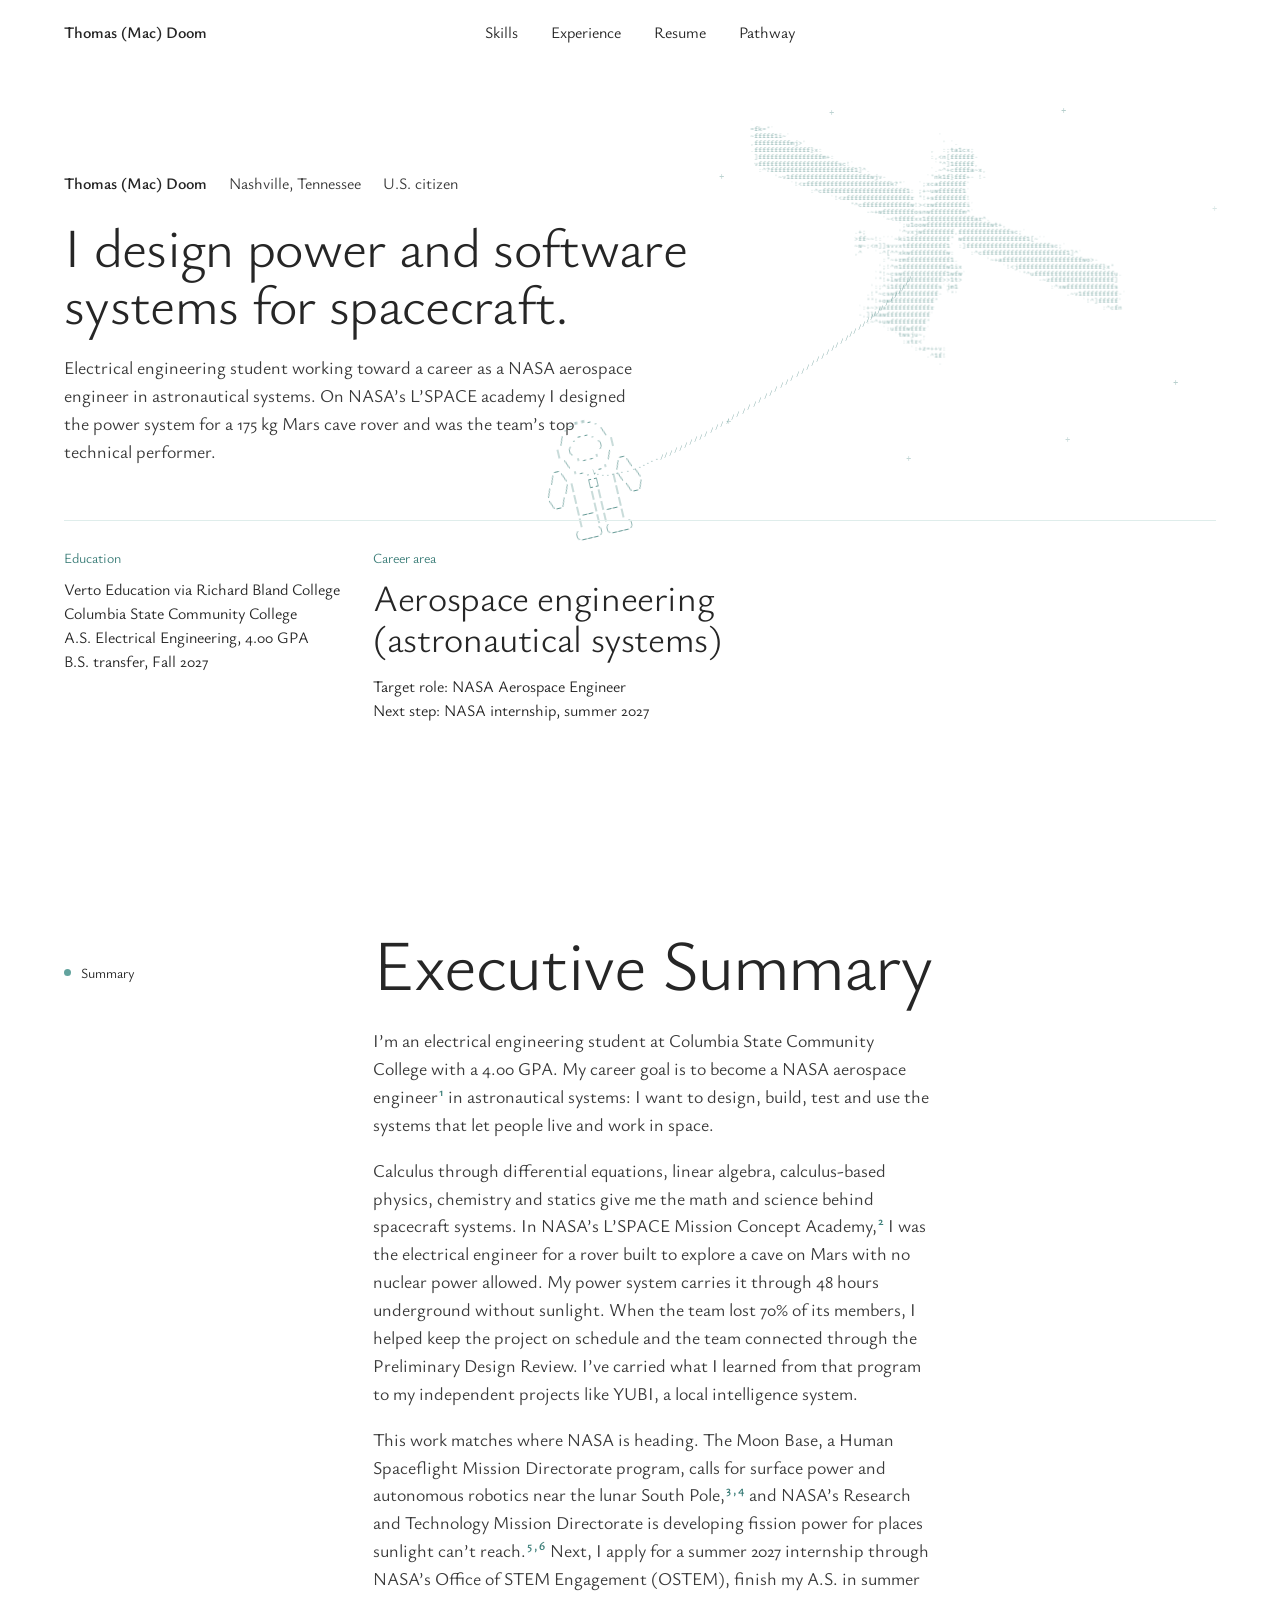
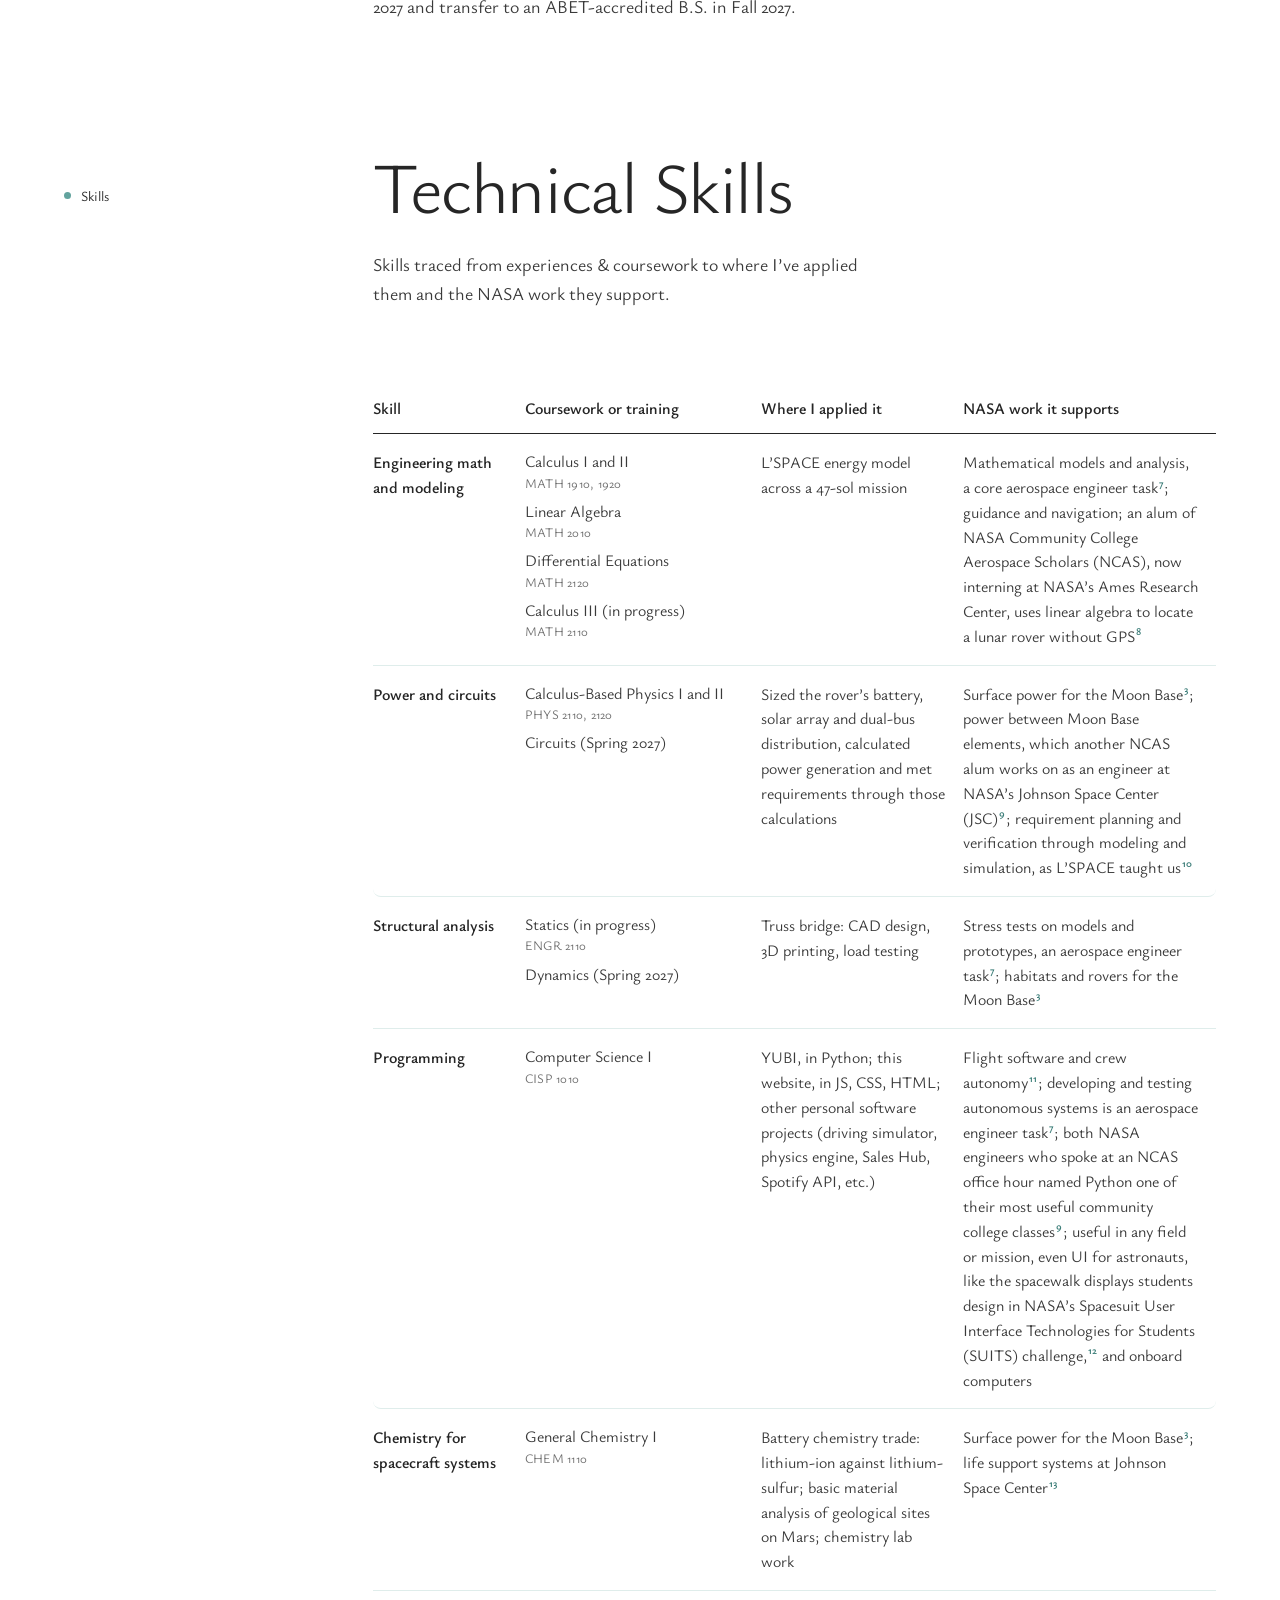
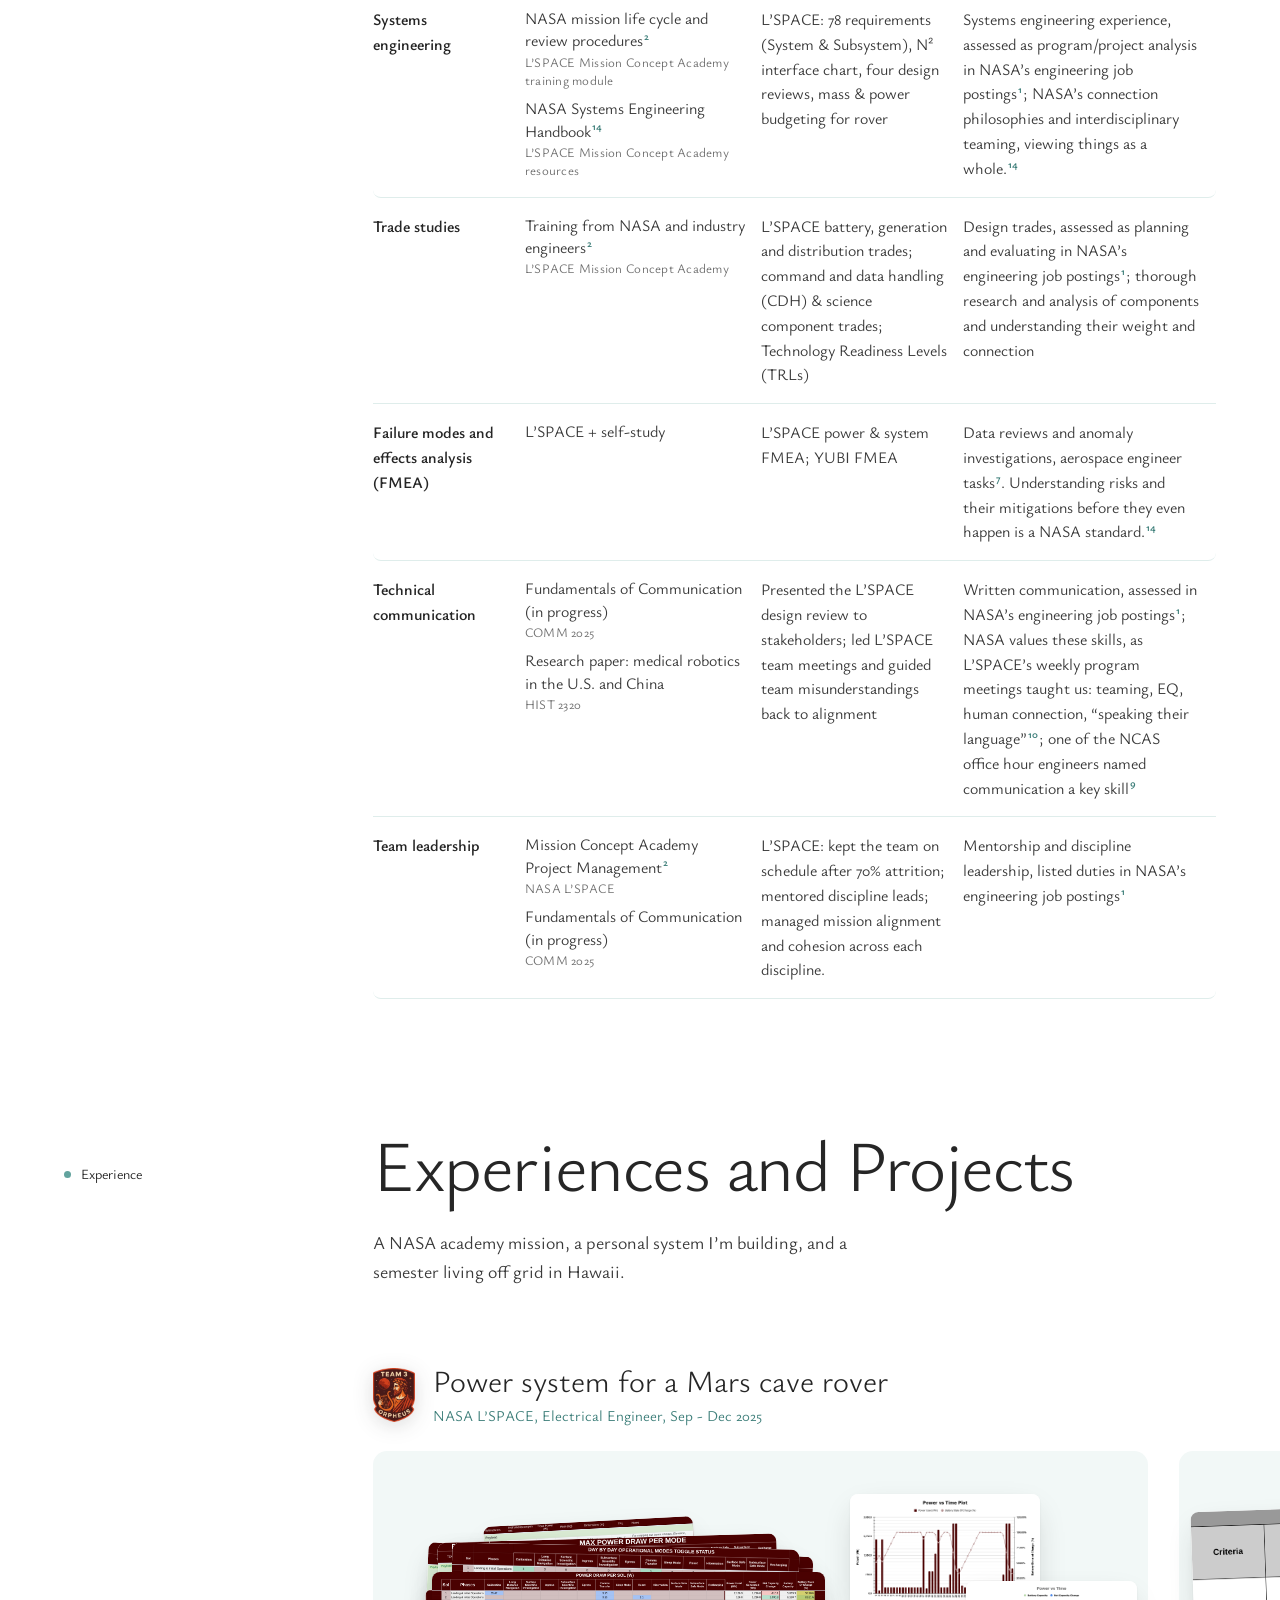
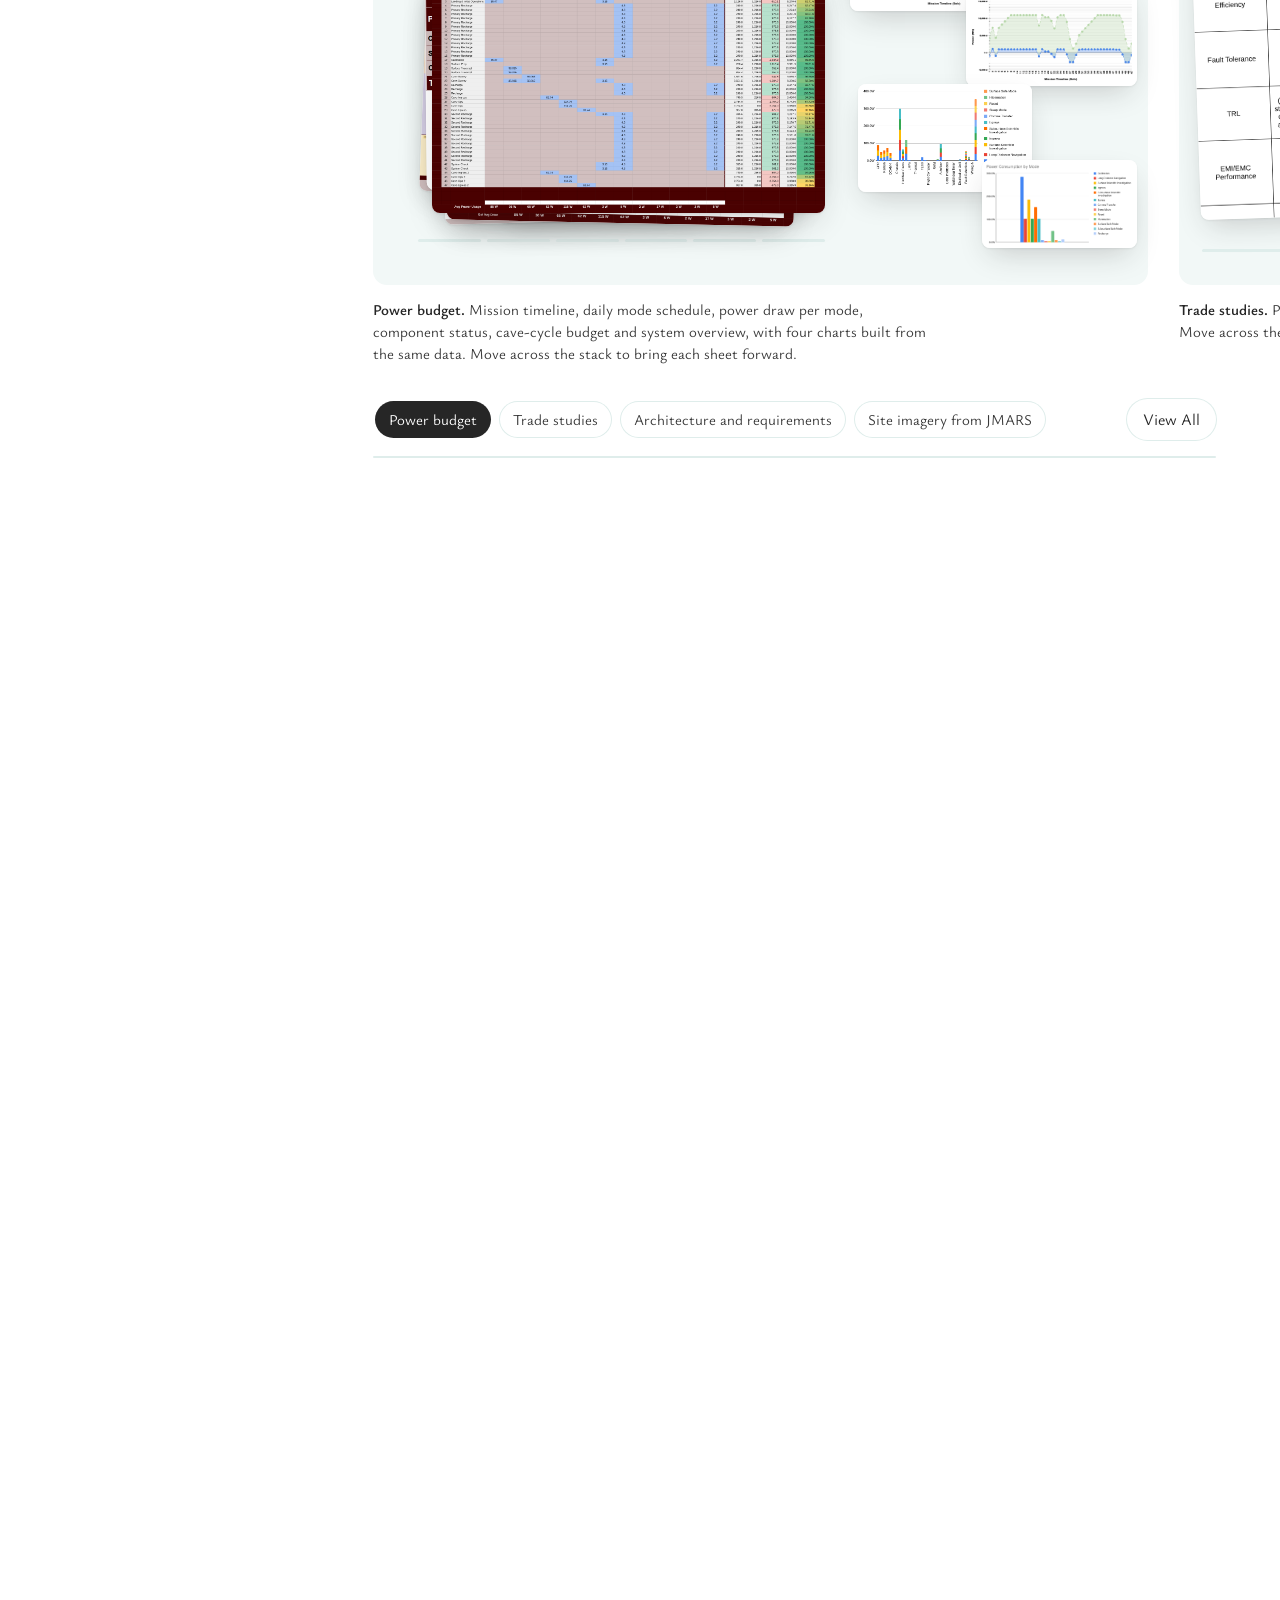
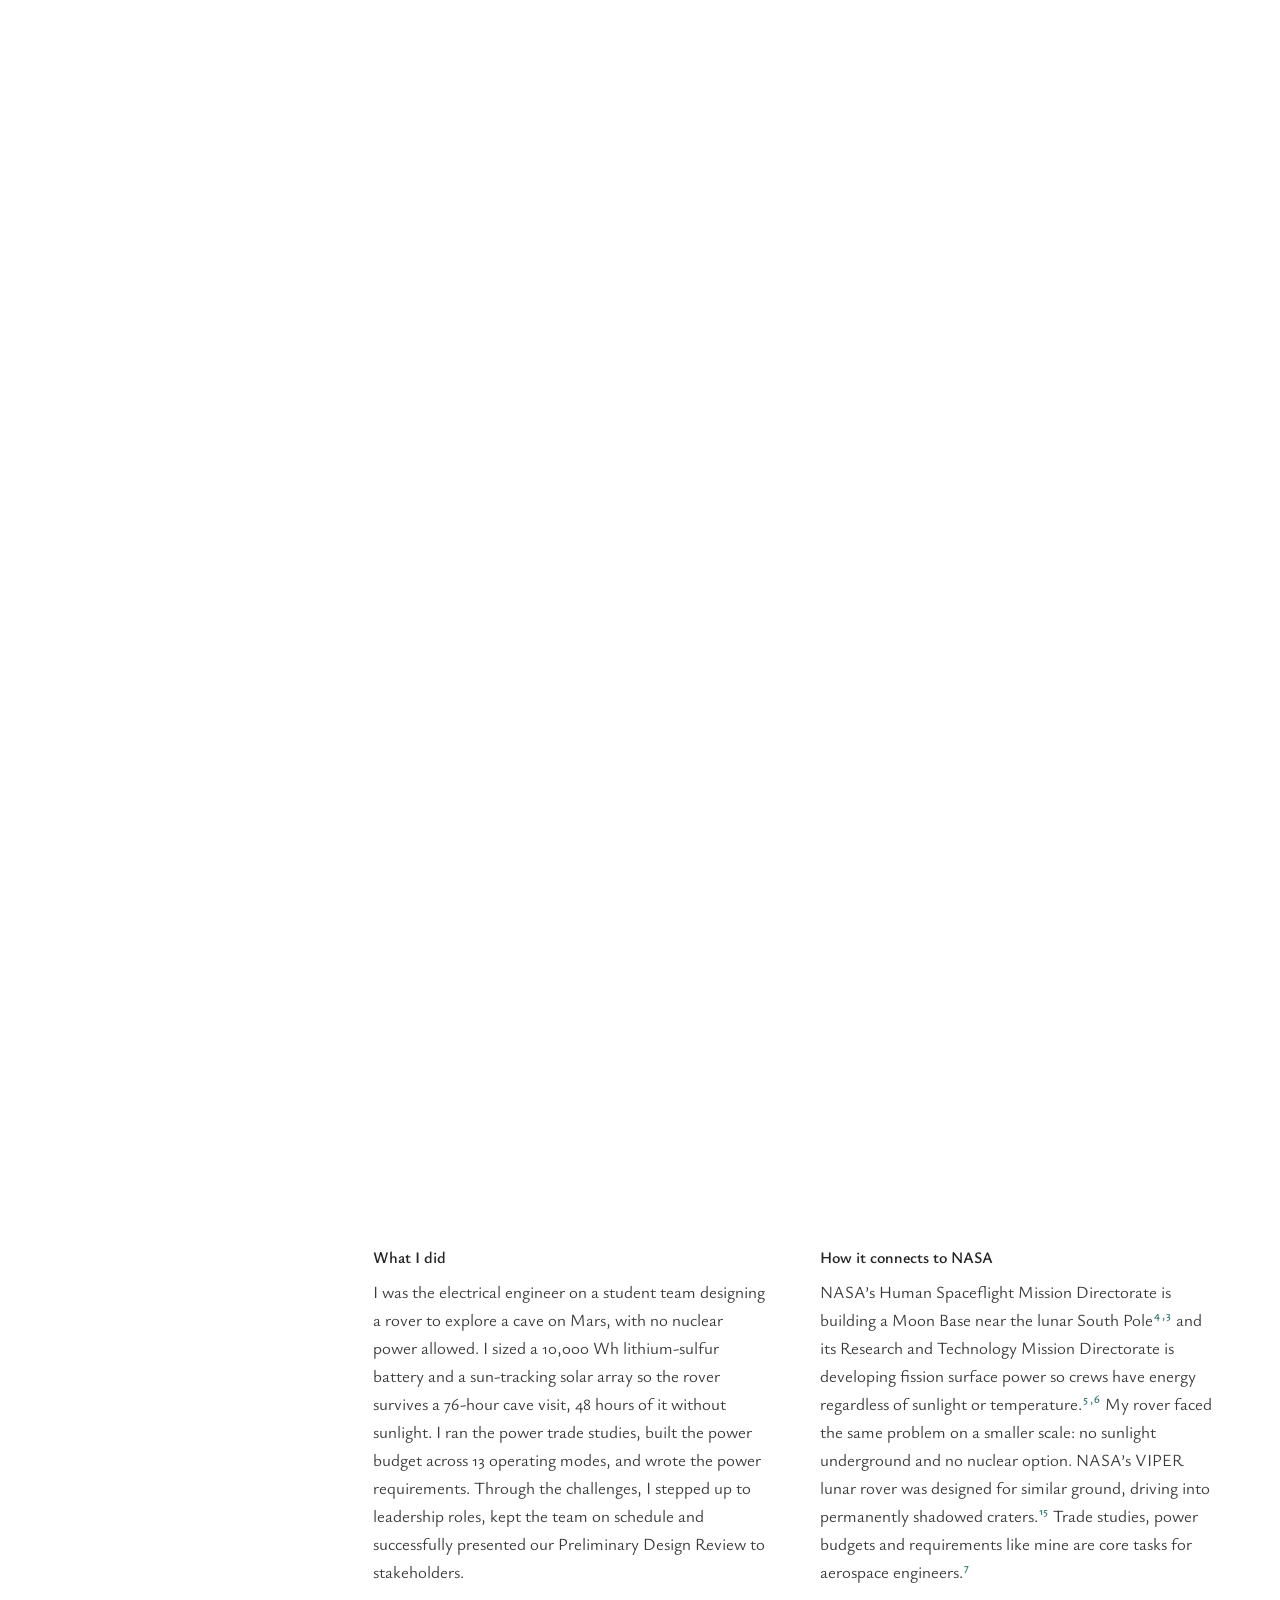
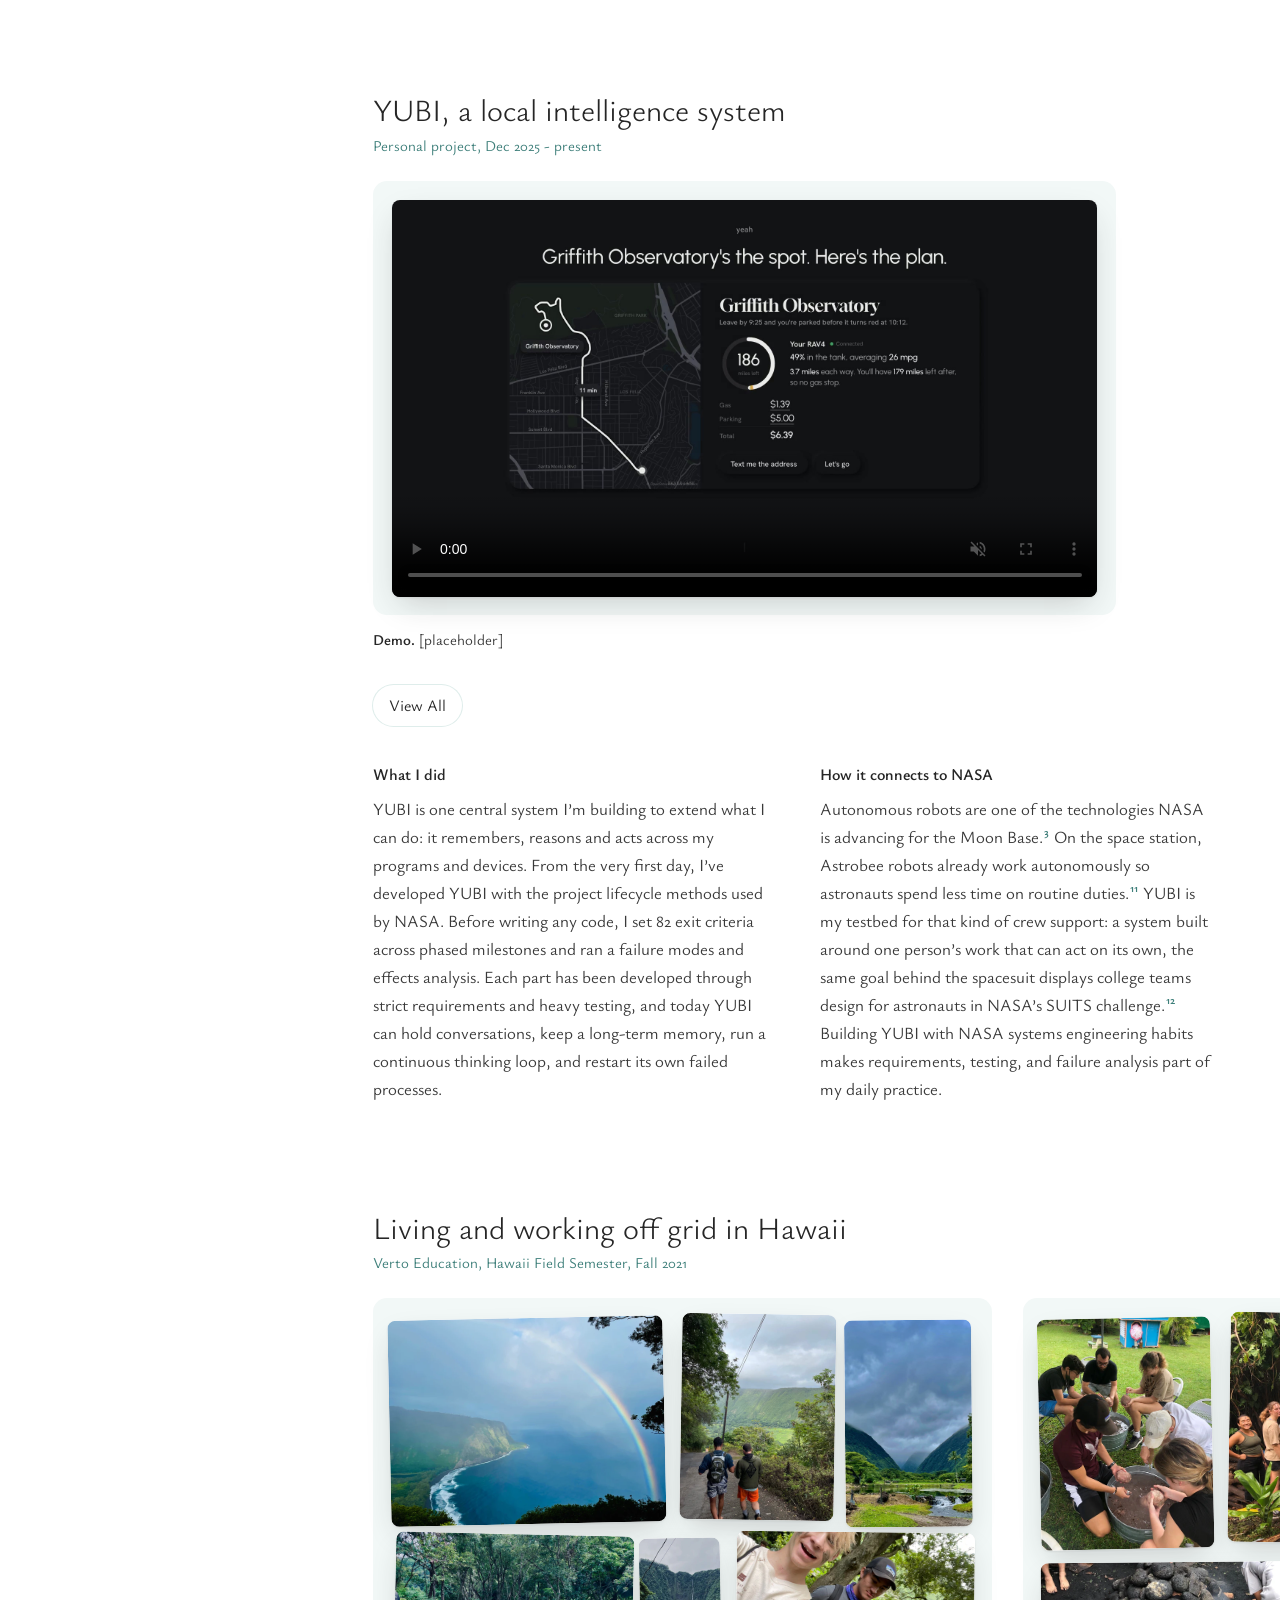
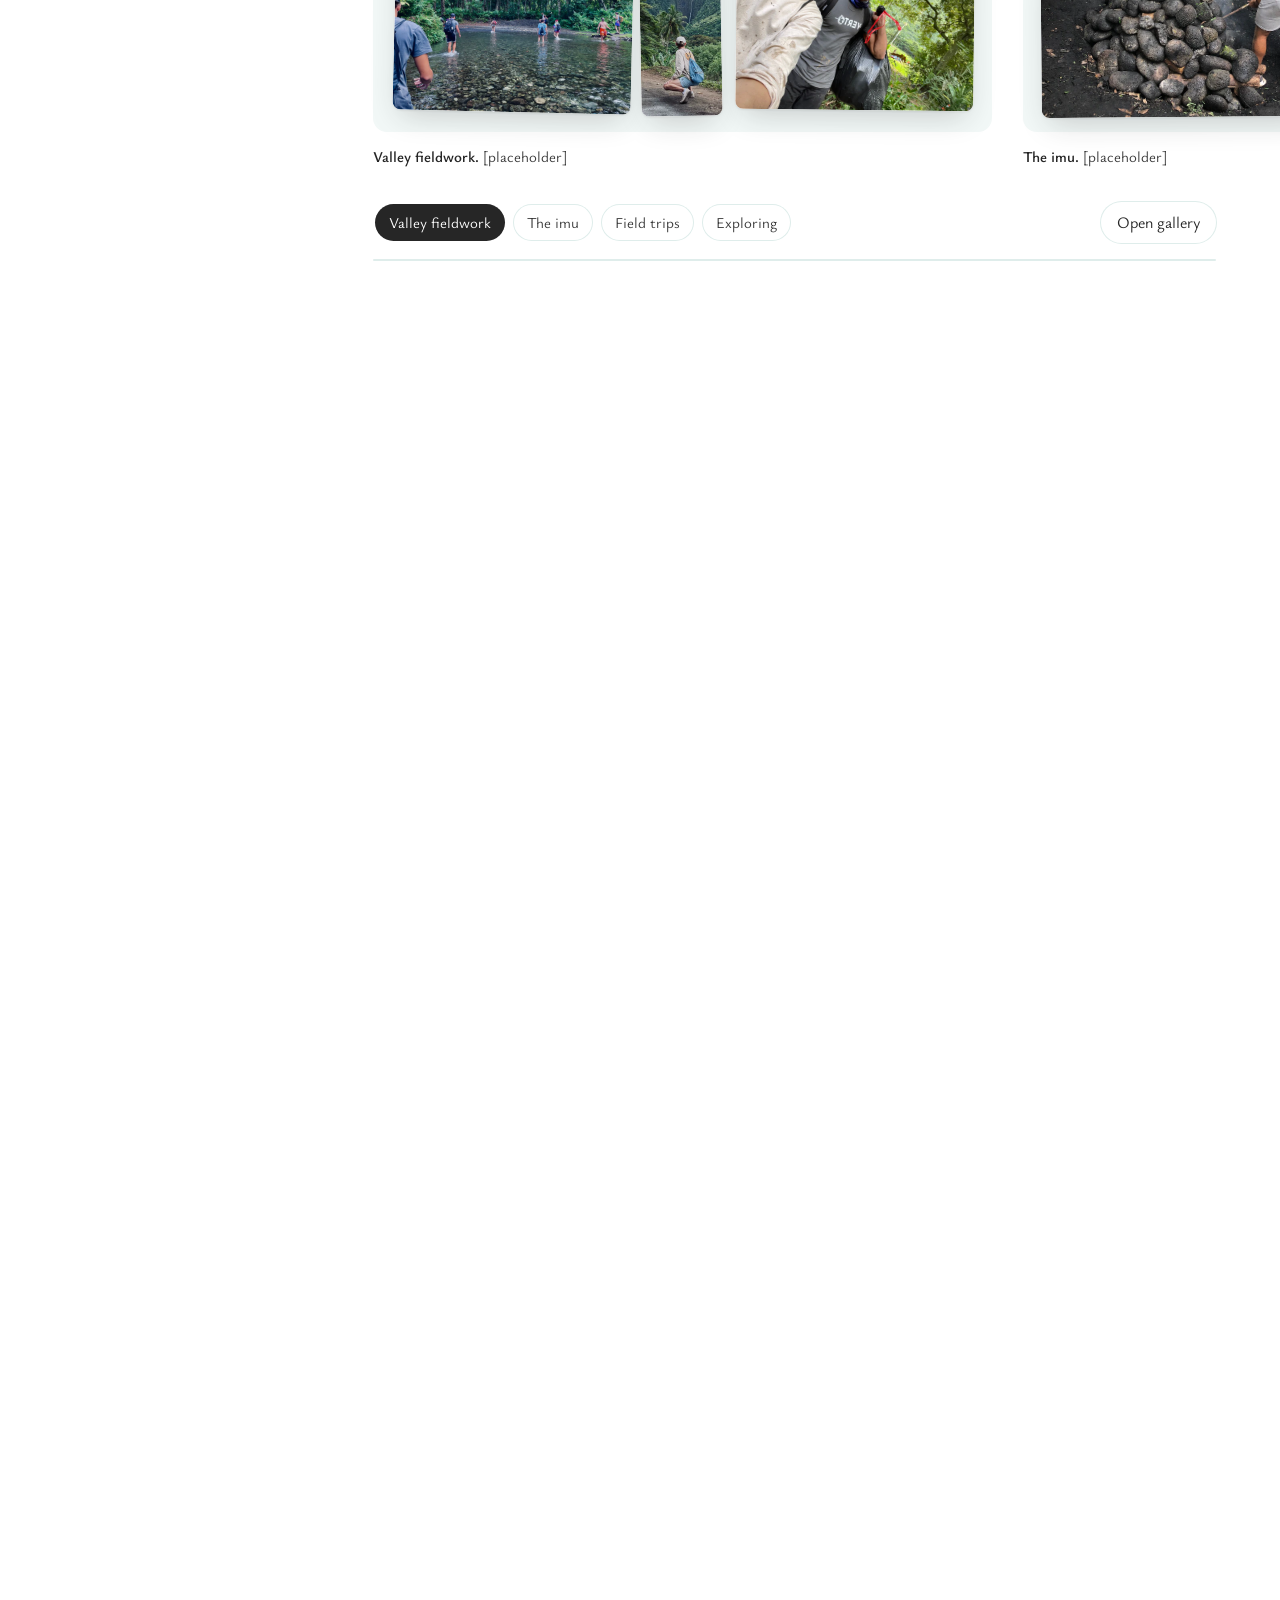
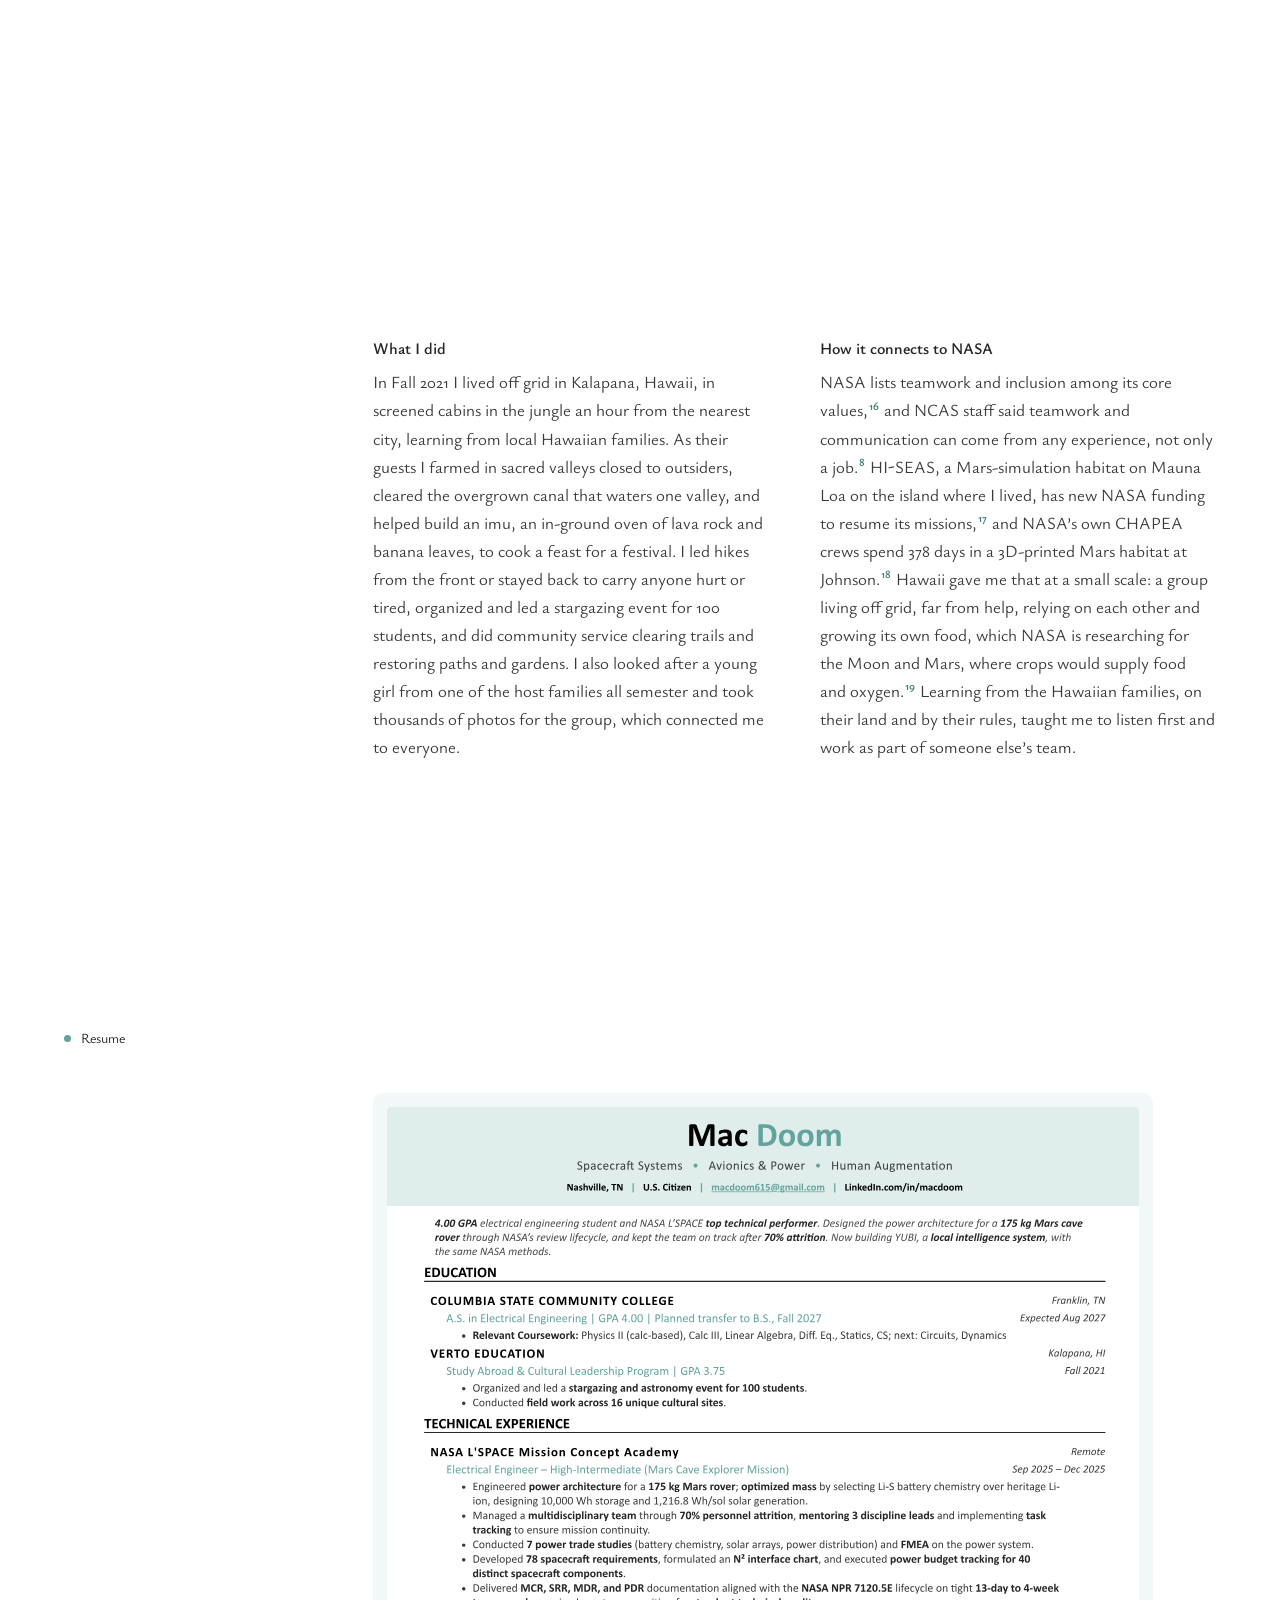
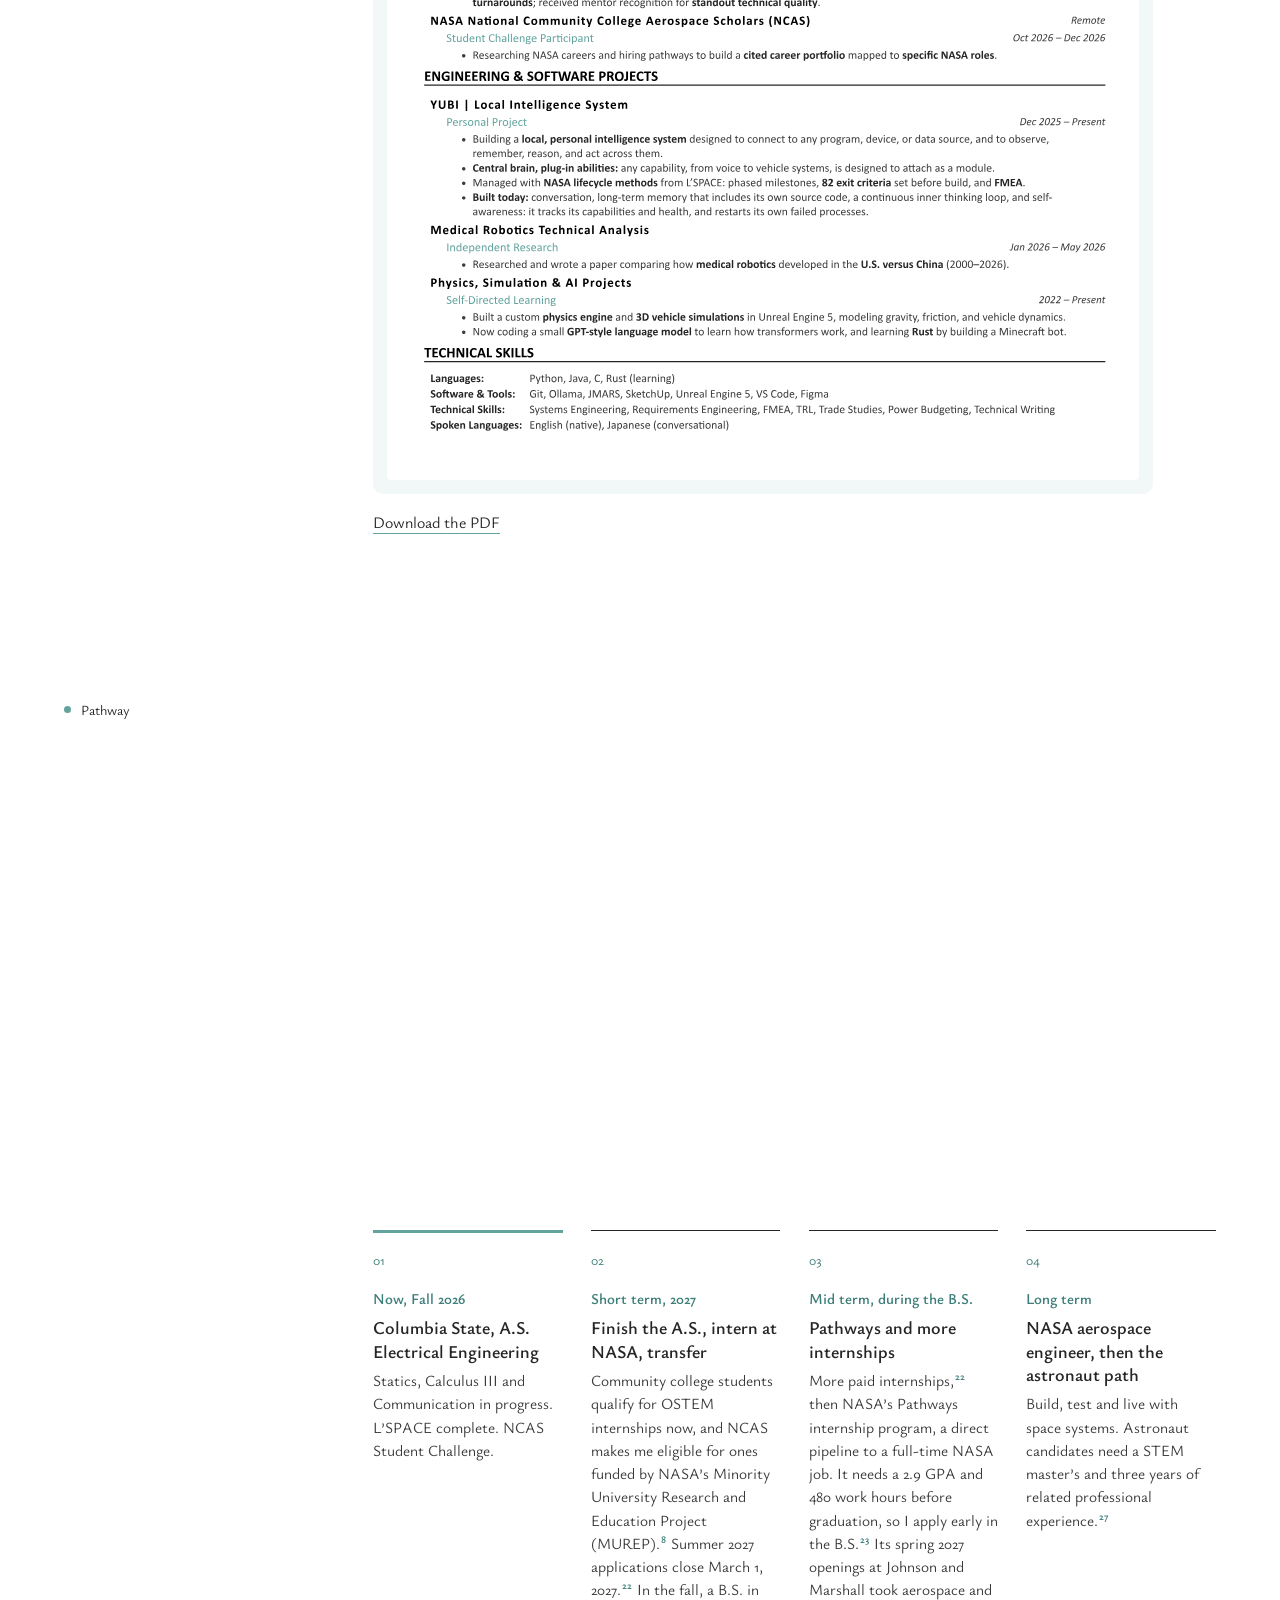
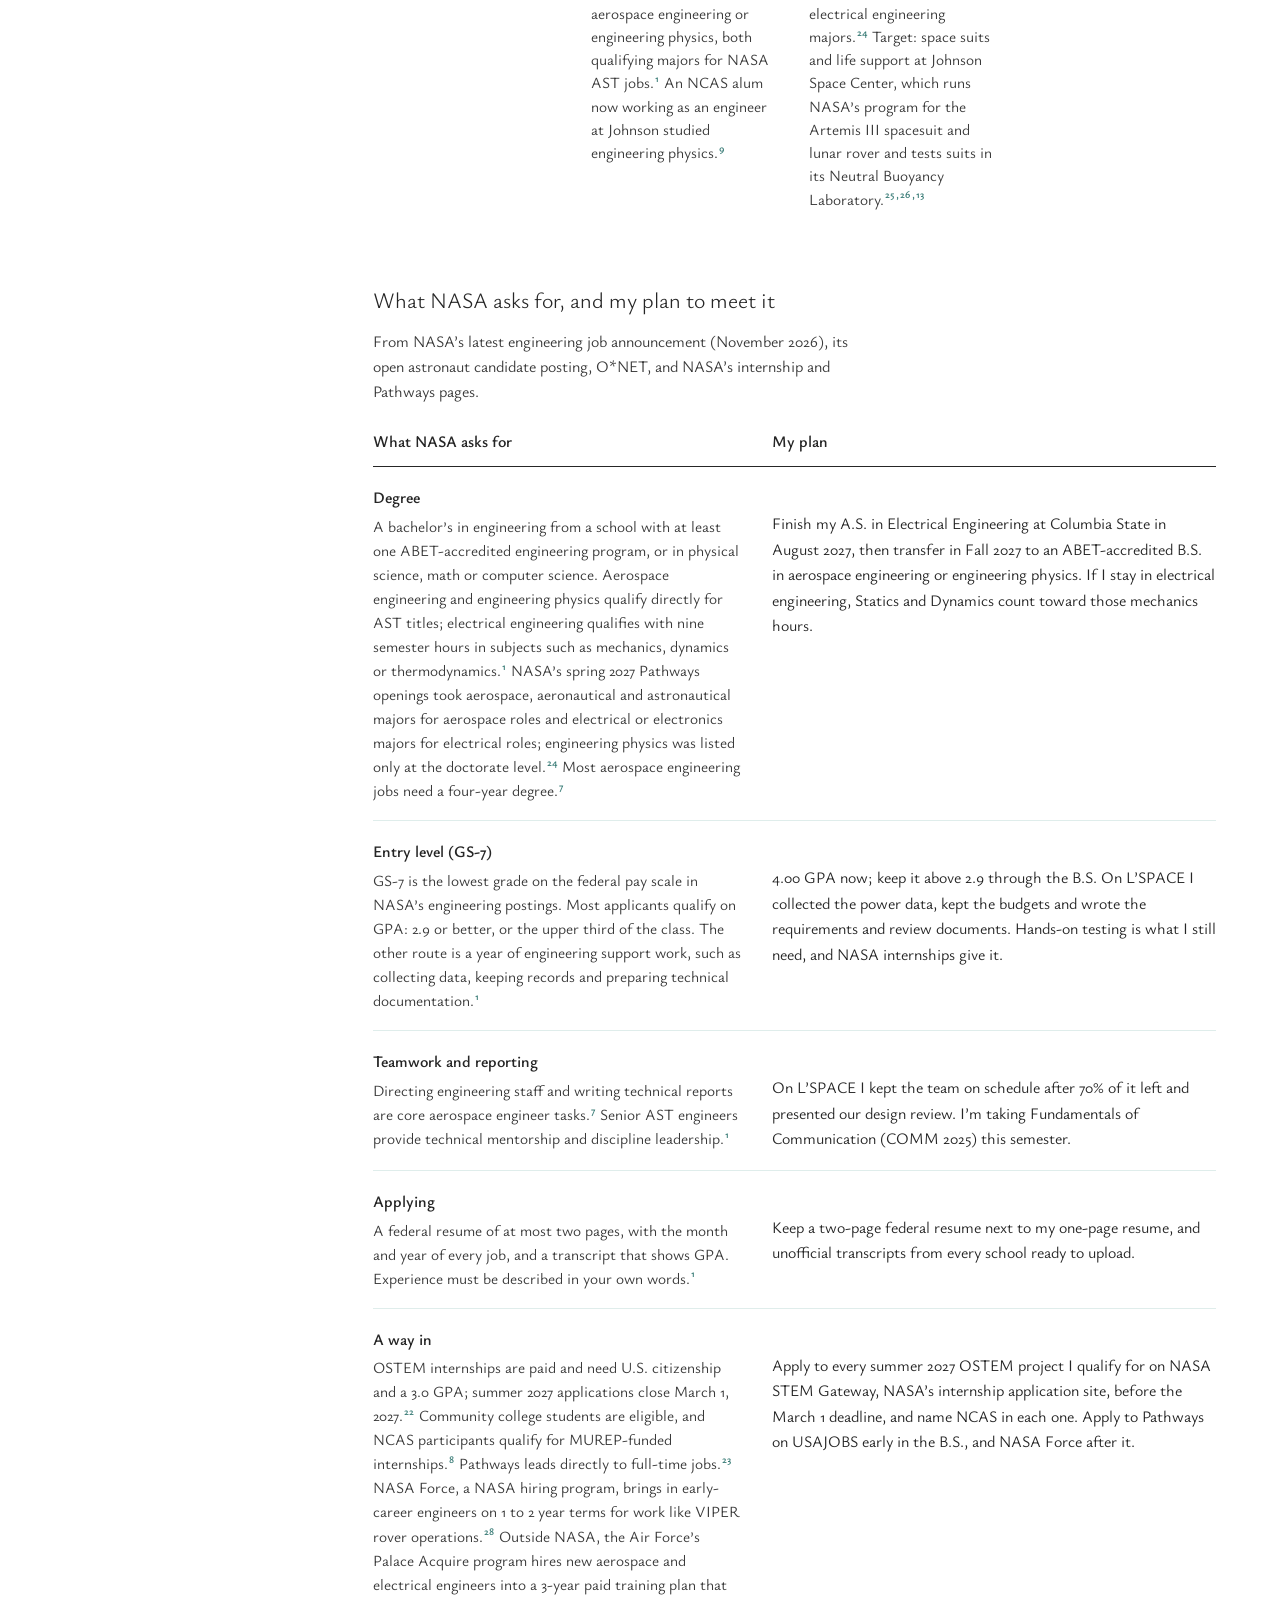
==== commit 2072c63e: "Add files via upload" ====
--- a/index.html
+++ b/index.html
@@ -11,7 +11,7 @@
 <link rel="icon" type="image/png" sizes="32x32" href="img/favicon-32.png">
 <link rel="icon" type="image/png" sizes="192x192" href="img/favicon-192.png">
 <link rel="apple-touch-icon" href="img/apple-touch-icon.png">
-<link rel="stylesheet" href="style.css?v=20261126m">
+<link rel="stylesheet" href="style.css?v=20261127a">
 </head>
 <body>
 <canvas id="stars" aria-hidden="true"></canvas>
@@ -177,7 +177,7 @@
   <p class="sec-label">Resume</p>
   <div class="sec-main">
   <h2 id="resume-title" class="display">Resume</h2>
-    <div class="resume-img reveal"><img src="img/resume.svg" alt="One-page resume of Thomas (Mac) Doom" loading="lazy" width="612" height="792"><img class="print-only" data-psrc="img/resume-print.png" alt="" width="612" height="792"></div>
+    <div class="resume-img reveal"><img src="img/resume.svg" alt="One-page resume of Thomas (Mac) Doom" loading="lazy" width="1700" height="2200"><img class="print-only" data-psrc="img/resume-print.png" alt="" width="1700" height="2200"></div>
     <p style="margin-top:16px"><a class="link" href="mac-doom-resume.pdf" download="Thomas (Mac) Doom - Resume.pdf">Download the PDF</a></p>
   </div>
 </section>
@@ -294,7 +294,6 @@
         "items": [
           {
             "src": "img/system-overview.webp",
-            "psrc": "img/system-overview-print.png",
             "cap": "System overview: every component with power, mass, size and readiness level. 171.5 kg, 98% of the 175 kg limit.",
             "alt": "System overview",
             "ar": "1476/2088",
@@ -309,7 +308,6 @@
           },
           {
             "src": "img/component-status.webp",
-            "psrc": "img/component-status-print.png",
             "cap": "Which components run in each of the 13 operating modes.",
             "alt": "Which components run in each of the 13 operating modes.",
             "ar": "2884/1866",
@@ -324,7 +322,6 @@
           },
           {
             "src": "img/sheet-max-power.webp",
-            "psrc": "img/sheet-max-power-print.png",
             "cap": "Maximum power draw of each component in each operating mode.",
             "alt": "Maximum power draw of each component in each operating mode.",
             "ar": "2320/1932",
@@ -339,7 +336,6 @@
           },
           {
             "src": "img/sheet-mode-per-sol.webp",
-            "psrc": "img/sheet-mode-per-sol-print.png",
             "cap": "Day-by-day operating mode status, from landing through both cave visits.",
             "alt": "Day-by-day operating mode status, from landing through both cave visits.",
             "ar": "2280/1816",
@@ -354,7 +350,6 @@
           },
           {
             "src": "img/cave-cycle.webp",
-            "psrc": "img/cave-cycle-print.png",
             "cap": "The cave visit needs 6,684 Wh. At 70% depth of discharge that requires 9,549 Wh, so I chose 10,000 Wh.",
             "alt": "The cave visit needs 6,684 Wh. At 70% depth of discharge that requires 9,549 Wh, so I chose 10,000 Wh.",
             "ar": "1520/779",
@@ -381,12 +376,10 @@
             "cluster": "pile",
             "nw": 2968,
             "nh": 1818,
-            "print": 1,
-            "pwide": true
+            "print": 1
           },
           {
             "src": "img/soc-chart.webp",
-            "psrc": "img/soc-chart-print.png",
             "cap": "Power used each sol and battery charge across the 47-sol mission. The dips are the two cave visits.",
             "alt": "Power used each sol and battery charge across the 47-sol mission",
             "ar": "932/574",
@@ -402,7 +395,6 @@
           },
           {
             "src": "img/chart-power-vs-time-area.webp",
-            "psrc": "img/chart-power-vs-time-area-print.png",
             "cap": "Battery energy and net energy per sol across the mission.",
             "alt": "Battery energy and net energy per sol across the mission",
             "ar": "932/573",
@@ -435,7 +427,6 @@
           },
           {
             "src": "img/consumption-by-mode.webp",
-            "psrc": "img/consumption-by-mode-print.png",
             "cap": "Total power consumption in each of the 13 operating modes.",
             "alt": "Total power consumption in each of the 13 operating modes",
             "ar": "773/443",
@@ -459,7 +450,6 @@
         "items": [
           {
             "src": "img/distribution-trade.webp",
-            "psrc": "img/distribution-trade-print.png",
             "cap": "Distribution trade. The dual bus scored 81%, ahead of a regulated 28 V bus at 75.5%.",
             "alt": "Distribution trade",
             "ar": "1783/864",
@@ -474,7 +464,6 @@
           },
           {
             "src": "img/generation-trade.webp",
-            "psrc": "img/generation-trade-print.png",
             "cap": "Generation trade: a fixed array, a retractable tracking array and a single-axis tracking array.",
             "alt": "Generation trade: a fixed array, a retractable tracking array and a single-axis tracking array",
             "ar": "1638/1174",
@@ -513,7 +502,6 @@
         "items": [
           {
             "src": "img/power-architecture.webp",
-            "psrc": "img/power-architecture-print.png",
             "cap": "Power architecture: solar arrays, a 10,000 Wh battery and a dual bus to every subsystem.",
             "alt": "Power architecture block diagram",
             "ar": "2048/836",
@@ -527,7 +515,6 @@
           },
           {
             "src": "img/n2-chart.webp",
-            "psrc": "img/n2-chart-print.png",
             "cap": "N² chart of the interfaces between subsystems.",
             "alt": "N-squared interface chart",
             "ar": "1/1",
@@ -541,7 +528,6 @@
           },
           {
             "src": "img/requirements.webp",
-            "psrc": "img/requirements-print.png",
             "cap": "Power subsystem requirements with rationale, parent requirement and verification method.",
             "alt": "Power requirements table",
             "ar": "2/1",
@@ -564,7 +550,6 @@
         "items": [
           {
             "src": "img/dena-landing.webp",
-            "psrc": "img/dena-landing-print.jpg",
             "cap": "Dena Cave skylight in JMARS, with the planned landing zone and route marked in red.",
             "alt": "Orbital image of the Dena Cave skylight with a landing zone circle",
             "ar": "1168/806",
@@ -593,8 +578,7 @@
             "nw": 1568,
             "nh": 849,
             "tw": 1100,
-            "print": 4,
-            "pwide": true
+            "print": 4
           }
         ]
       }
@@ -638,7 +622,6 @@
         "items": [
           {
             "src": "img/hawaii-rainbow.jpg",
-            "psrc": "img/hawaii-rainbow-print.jpg",
             "cap": "[placeholder]",
             "alt": "A double rainbow over the valley, seen from the top",
             "ar": "2049/1536",
@@ -651,11 +634,11 @@
             "op": "center",
             "nw": 2049,
             "nh": 1536,
-            "tw": 690
+            "tw": 690,
+            "print": 1
           },
           {
             "src": "img/hawaii-valley-road.jpg",
-            "psrc": "img/hawaii-valley-road-print.jpg",
             "cap": "[placeholder]",
             "alt": "Two students walking down the steep road into the valley",
             "ar": "1536/2049",
@@ -672,7 +655,6 @@
           },
           {
             "src": "img/hawaii-valley-floor.jpg",
-            "psrc": "img/hawaii-valley-floor-print.jpg",
             "cap": "[placeholder]",
             "alt": "Looking inland from the valley floor under storm clouds",
             "ar": "1536/2498",
@@ -689,7 +671,6 @@
           },
           {
             "src": "img/hawaii-valley-crossing.jpg",
-            "psrc": "img/hawaii-valley-crossing-print.jpg",
             "cap": "[placeholder]",
             "alt": "Students wading across a stream on the hike to a family's home",
             "ar": "2049/1536",
@@ -706,7 +687,6 @@
           },
           {
             "src": "img/hawaii-valley-falls.jpg",
-            "psrc": "img/hawaii-valley-falls-print.jpg",
             "cap": "[placeholder]",
             "alt": "Mac crouched on the road, looking at a waterfall on the valley wall",
             "ar": "864/1912",
@@ -723,7 +703,6 @@
           },
           {
             "src": "img/hawaii-valley-debris.jpg",
-            "psrc": "img/hawaii-valley-debris-print.jpg",
             "cap": "[placeholder]",
             "alt": "Mac and a classmate carrying debris out from the fieldwork",
             "ar": "2049/1536",
@@ -736,7 +715,8 @@
             "op": "center",
             "nw": 2049,
             "nh": 1536,
-            "tw": 590
+            "tw": 590,
+            "print": 2
           }
         ]
       },
@@ -747,7 +727,6 @@
         "items": [
           {
             "src": "img/hawaii-taro.jpg",
-            "psrc": "img/hawaii-taro-print.jpg",
             "cap": "[placeholder]",
             "alt": "Students peeling and cleaning taro in tubs of water",
             "ar": "1537/2049",
@@ -760,11 +739,11 @@
             "op": "center",
             "nw": 1537,
             "nh": 2049,
-            "tw": 430
+            "tw": 430,
+            "print": 3
           },
           {
             "src": "img/hawaii-imu-group.jpg",
-            "psrc": "img/hawaii-imu-group-print.jpg",
             "cap": "[placeholder]",
             "alt": "The group around the imu as the fire takes under the lava rocks",
             "ar": "2049/1537",
@@ -777,11 +756,11 @@
             "op": "center",
             "nw": 2049,
             "nh": 1537,
-            "tw": 760
+            "tw": 760,
+            "print": 4
           },
           {
             "src": "img/hawaii-imu-stones.jpg",
-            "psrc": "img/hawaii-imu-stones-print.jpg",
             "cap": "[placeholder]",
             "alt": "Lava rocks stacked over wood for the imu base",
             "ar": "1537/870",
@@ -798,7 +777,6 @@
           },
           {
             "src": "img/hawaii-tent.jpg",
-            "psrc": "img/hawaii-tent-print.jpg",
             "cap": "[placeholder]",
             "alt": "Students raising a tent for the cooking prep",
             "ar": "2049/1536",
@@ -822,7 +800,6 @@
         "items": [
           {
             "src": "img/hawaii-lava-tube.jpg",
-            "psrc": "img/hawaii-lava-tube-print.jpg",
             "cap": "[placeholder]",
             "alt": "Mac walking through a lava tube",
             "ar": "1536/2049",
@@ -839,7 +816,6 @@
           },
           {
             "src": "img/hawaii-guide-trail.jpg",
-            "psrc": "img/hawaii-guide-trail-print.jpg",
             "cap": "[placeholder]",
             "alt": "Our Hawaiian guide on a traditional coastal trail of lava rock",
             "ar": "1536/2049",
@@ -856,7 +832,6 @@
           },
           {
             "src": "img/hawaii-carver.jpg",
-            "psrc": "img/hawaii-carver-print.jpg",
             "cap": "[placeholder]",
             "alt": "Students watching a carver at work in a thatched hale at a national park",
             "ar": "2049/1984",
@@ -873,7 +848,6 @@
           },
           {
             "src": "img/hawaii-desalination.jpg",
-            "psrc": "img/hawaii-desalination-print.jpg",
             "cap": "[placeholder]",
             "alt": "Walking the grounds of a water desalination plant",
             "ar": "2049/1536",
@@ -890,7 +864,6 @@
           },
           {
             "src": "img/hawaii-manta-night.jpg",
-            "psrc": "img/hawaii-manta-night-print.jpg",
             "cap": "[placeholder]",
             "alt": "Dive boats lit up at night for the manta ray swim",
             "ar": "2049/1536",
@@ -914,7 +887,6 @@
         "items": [
           {
             "src": "img/hawaii-coastline.jpg",
-            "psrc": "img/hawaii-coastline-print.jpg",
             "cap": "[placeholder]",
             "alt": "Mac on the rocky coastline near campus",
             "ar": "2049/1536",
@@ -931,7 +903,6 @@
           },
           {
             "src": "img/hawaii-cliff-edge.jpg",
-            "psrc": "img/hawaii-cliff-edge-print.jpg",
             "cap": "[placeholder]",
             "alt": "Mac standing at the edge of a sea cliff",
             "ar": "1206/2208",
@@ -948,7 +919,6 @@
           },
           {
             "src": "img/hawaii-crater.jpg",
-            "psrc": "img/hawaii-crater-print.jpg",
             "cap": "[placeholder]",
             "alt": "Mac's selfie at the edge of a volcanic crater",
             "ar": "2208/1206",
@@ -965,7 +935,6 @@
           },
           {
             "src": "img/hawaii-pololu-coast.jpg",
-            "psrc": "img/hawaii-pololu-coast-print.jpg",
             "cap": "[placeholder]",
             "alt": "Black sand beach and sea cliffs from halfway down the valley trail",
             "ar": "1536/2049",
@@ -982,7 +951,6 @@
           },
           {
             "src": "img/hawaii-pololu-river.jpg",
-            "psrc": "img/hawaii-pololu-river-print.jpg",
             "cap": "[placeholder]",
             "alt": "Mac looking up the valley from beside the river",
             "ar": "1537/2049",
@@ -999,7 +967,6 @@
           },
           {
             "src": "img/hawaii-sunset.jpg",
-            "psrc": "img/hawaii-sunset-print.jpg",
             "cap": "[placeholder]",
             "alt": "A purple and pink sunset over the trees",
             "ar": "2049/1536",
@@ -1020,9 +987,9 @@
   }
 };
 </script>
-<script src="refs.js?v=20261126m"></script>
-<script src="ascii-src.js?v=20261126m"></script>
-<script src="main.js?v=20261126m"></script>
-<script src="cursor.js?v=20261126m"></script>
+<script src="refs.js?v=20261127a"></script>
+<script src="ascii-src.js?v=20261127a"></script>
+<script src="main.js?v=20261127a"></script>
+<script src="cursor.js?v=20261127a"></script>
 </body>
 </html>
--- a/style.css
+++ b/style.css
@@ -550,19 +550,12 @@
   .exp-text h4{font-size:10.5pt;margin-bottom:2pt}
   .exp-text p{font-size:10.5pt !important;line-height:1.5 !important;max-width:none !important}
   .print-board{display:block;margin:2pt 0 8pt}
-  .pgroup{margin:0 0 10pt}
-  .pgroup-cap{font-size:9.5pt;margin:0 0 5pt;break-after:avoid}
-  .pgrid{display:grid;grid-template-columns:repeat(3,minmax(0,1fr));grid-auto-flow:row dense;gap:8pt 10pt}
-  .pgroup.single .pgrid{grid-template-columns:1fr}
-  .pgrid figure{margin:0;break-inside:avoid;display:flex;flex-direction:column;gap:2pt}
-  .pgrid img{width:100%;height:1.45in;object-fit:contain;border:1px solid var(--band);border-radius:3pt;background:#fff;-webkit-print-color-adjust:exact;print-color-adjust:exact}
-  .pgrid figure.feat{grid-column:span 2}
-  .pgrid figure.feat img{height:2.4in}
-  .pgrid figure.wide{grid-column:1 / -1}
-  .pgrid figure.wide img{height:3.2in}
-  .pgroup.single figure img{height:3.2in}
-  .pgrid figcaption{font-size:7.5pt;line-height:1.3;color:#3a3a3a}
-  .pgrid figure.ph{height:1.2in;border:1px dashed #b9d6d2;border-radius:3pt;align-items:center;justify-content:center;color:var(--deep);font-size:8.5pt}
+  .pgrid{display:grid;grid-template-columns:repeat(2,minmax(0,1fr));gap:10pt 12pt}
+  .pgrid.single{grid-template-columns:1fr}
+  .pgrid figure{margin:0;break-inside:avoid;display:flex;flex-direction:column;gap:3pt}
+  .pgrid img{width:100%;height:2.6in;object-fit:contain;border:1px solid var(--band);border-radius:3pt;background:#fff;-webkit-print-color-adjust:exact;print-color-adjust:exact}
+  .pgrid.single img{height:3.4in}
+  .pgrid figcaption{font-size:8pt;line-height:1.35;color:#3a3a3a}
   .print-figs figcaption{font-size:8.5pt;line-height:1.35;color:#3a3a3a}
 
   /* tables and plan */
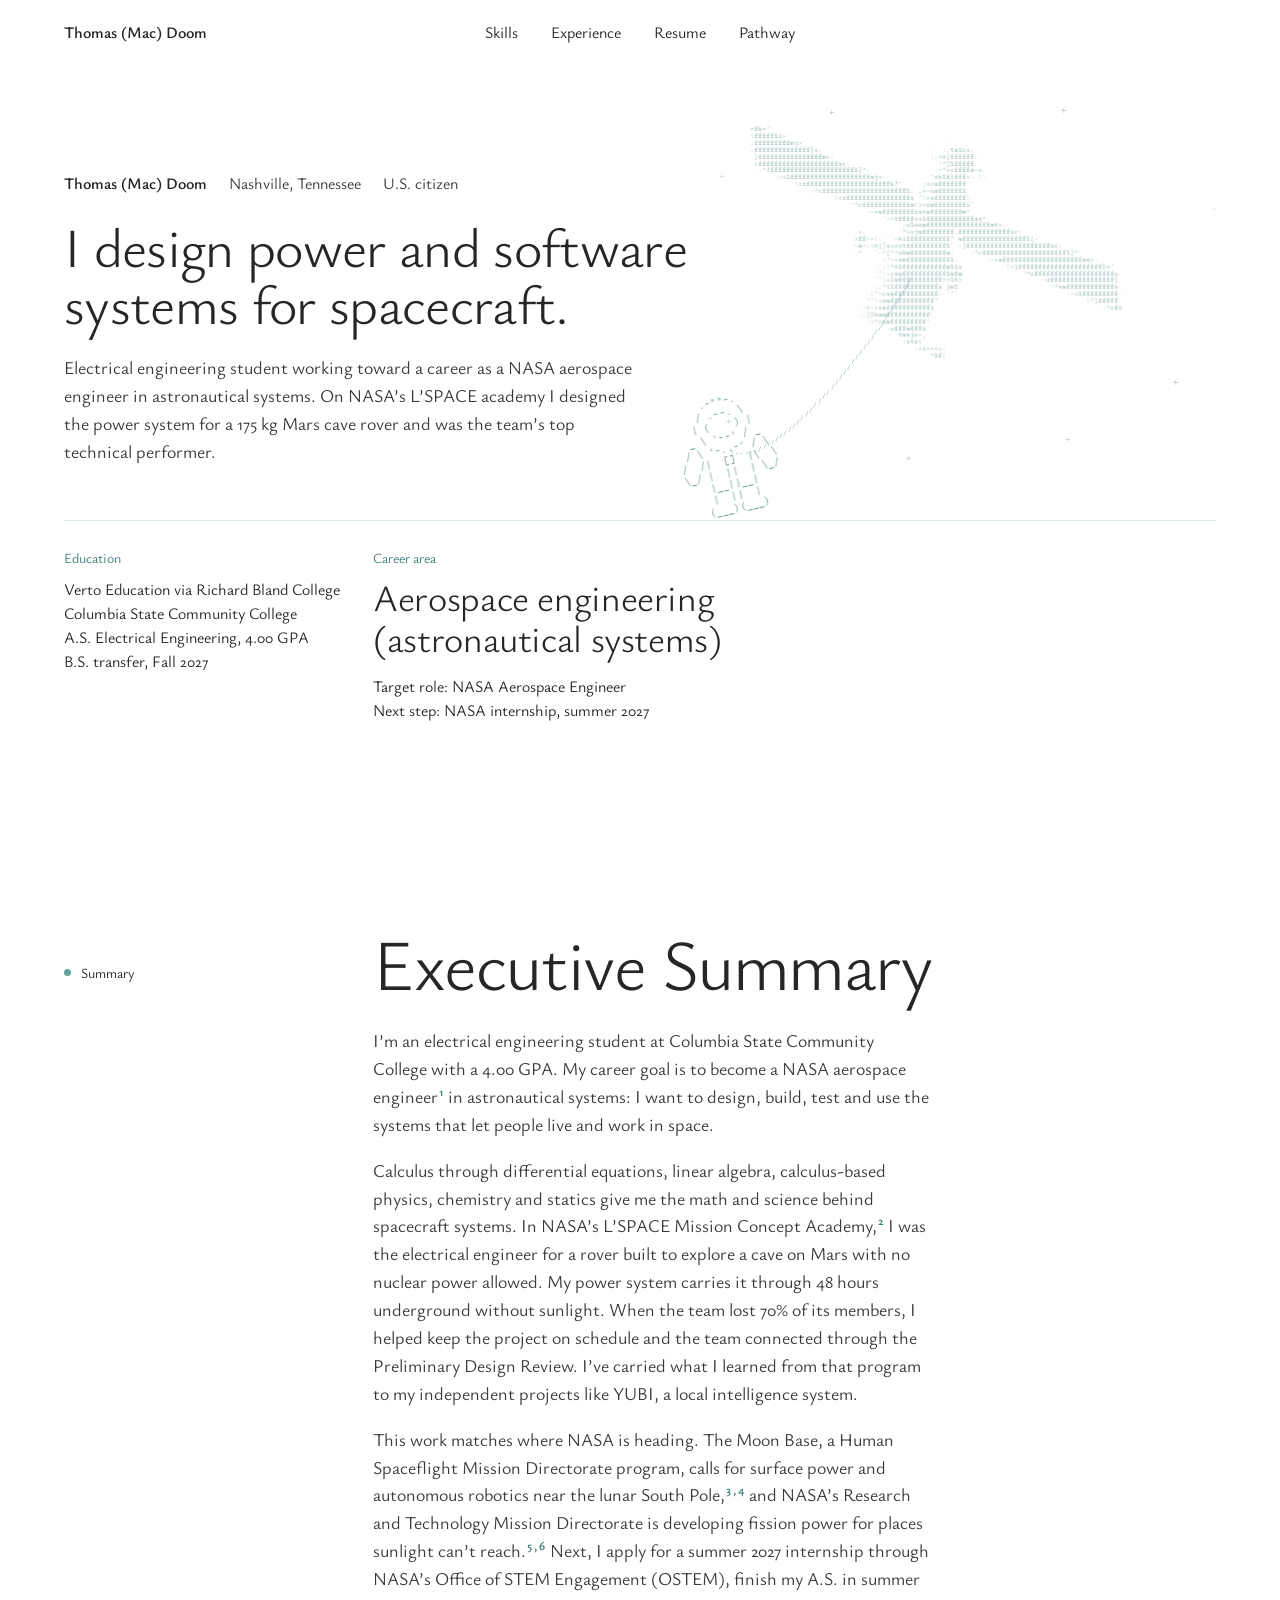
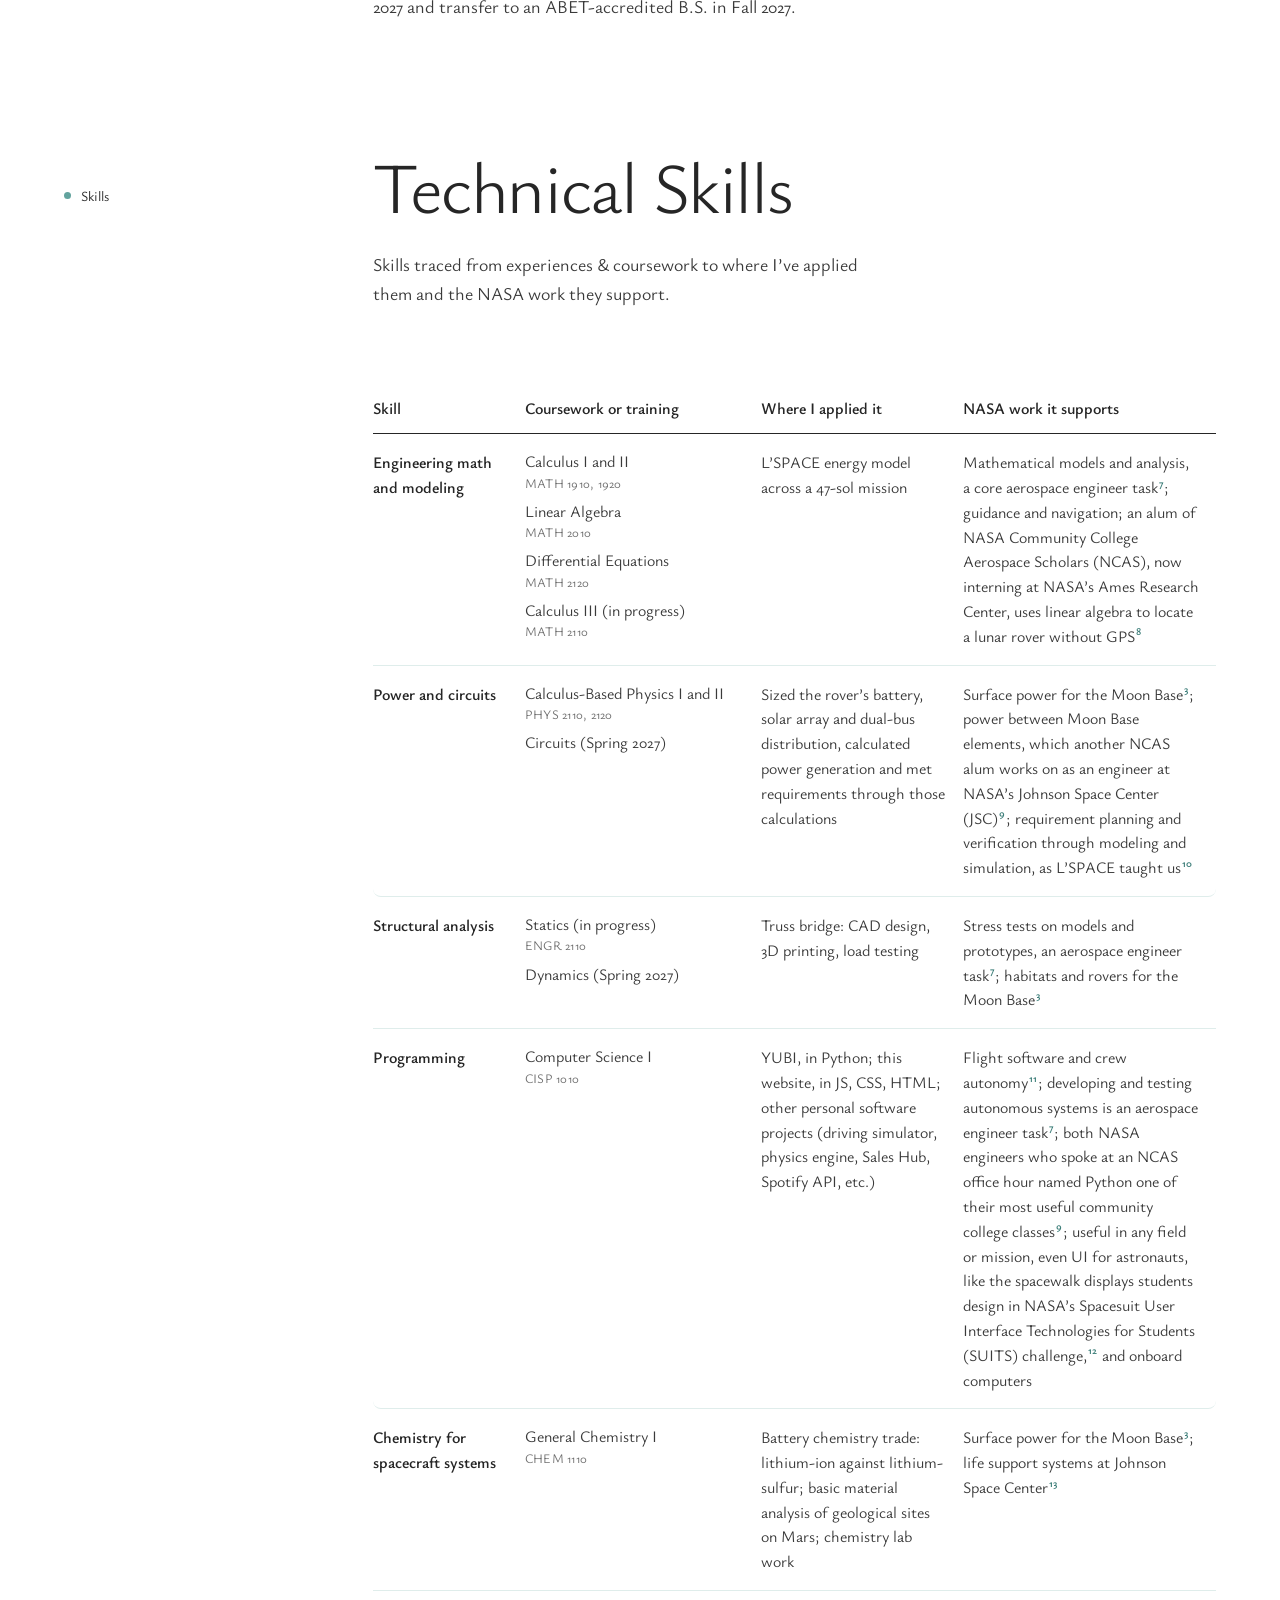
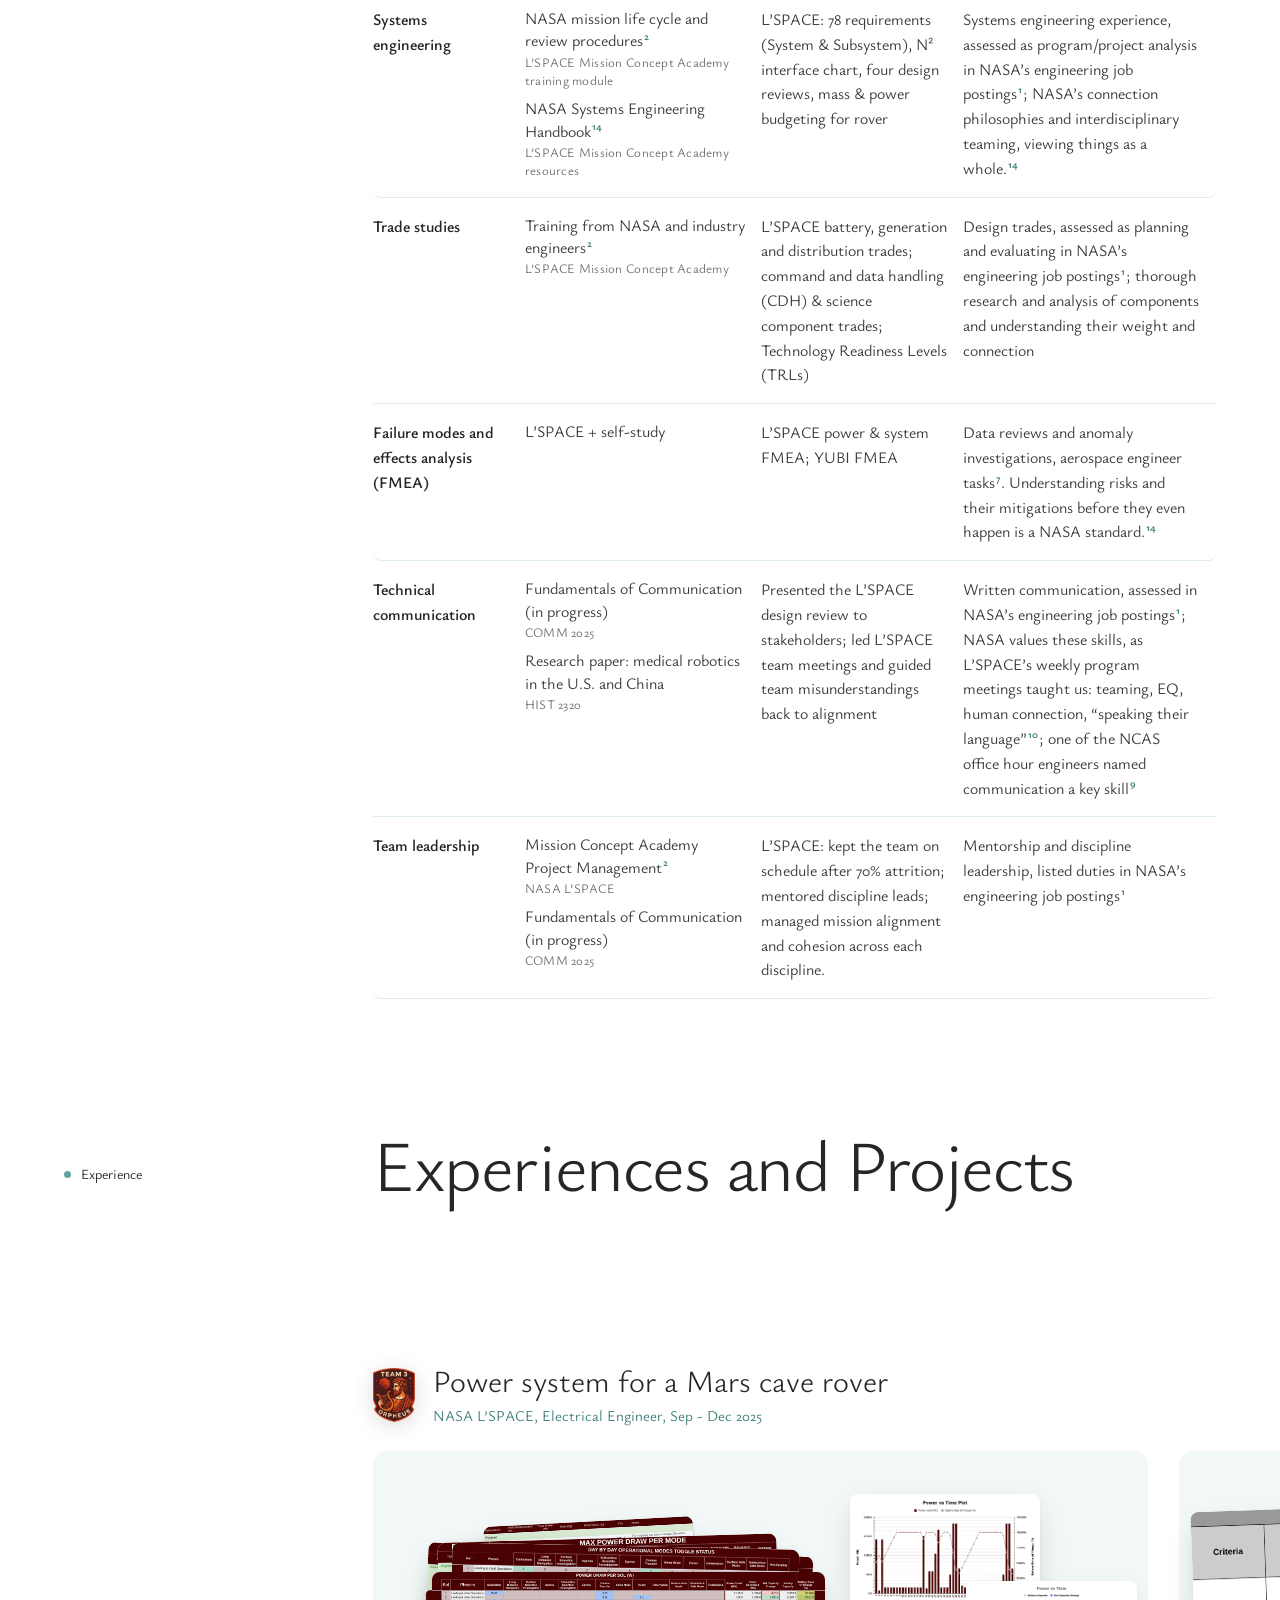
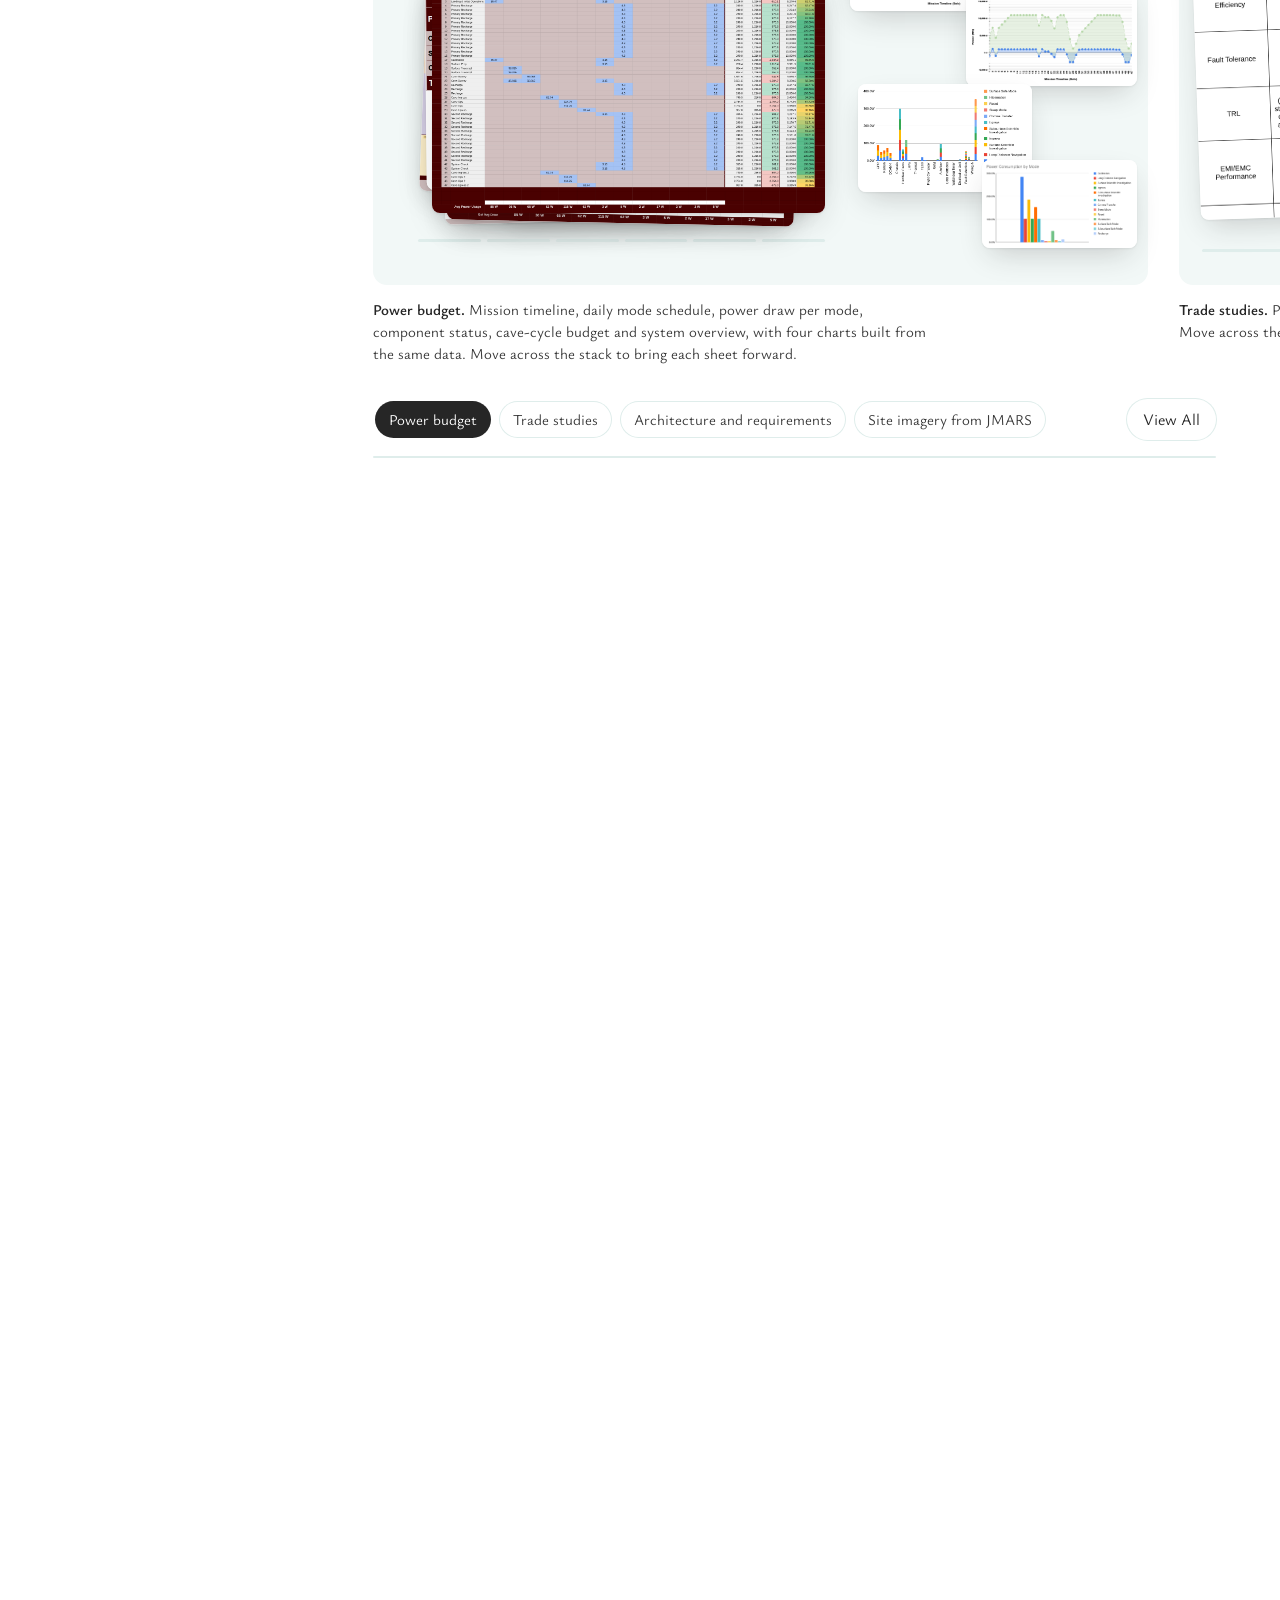
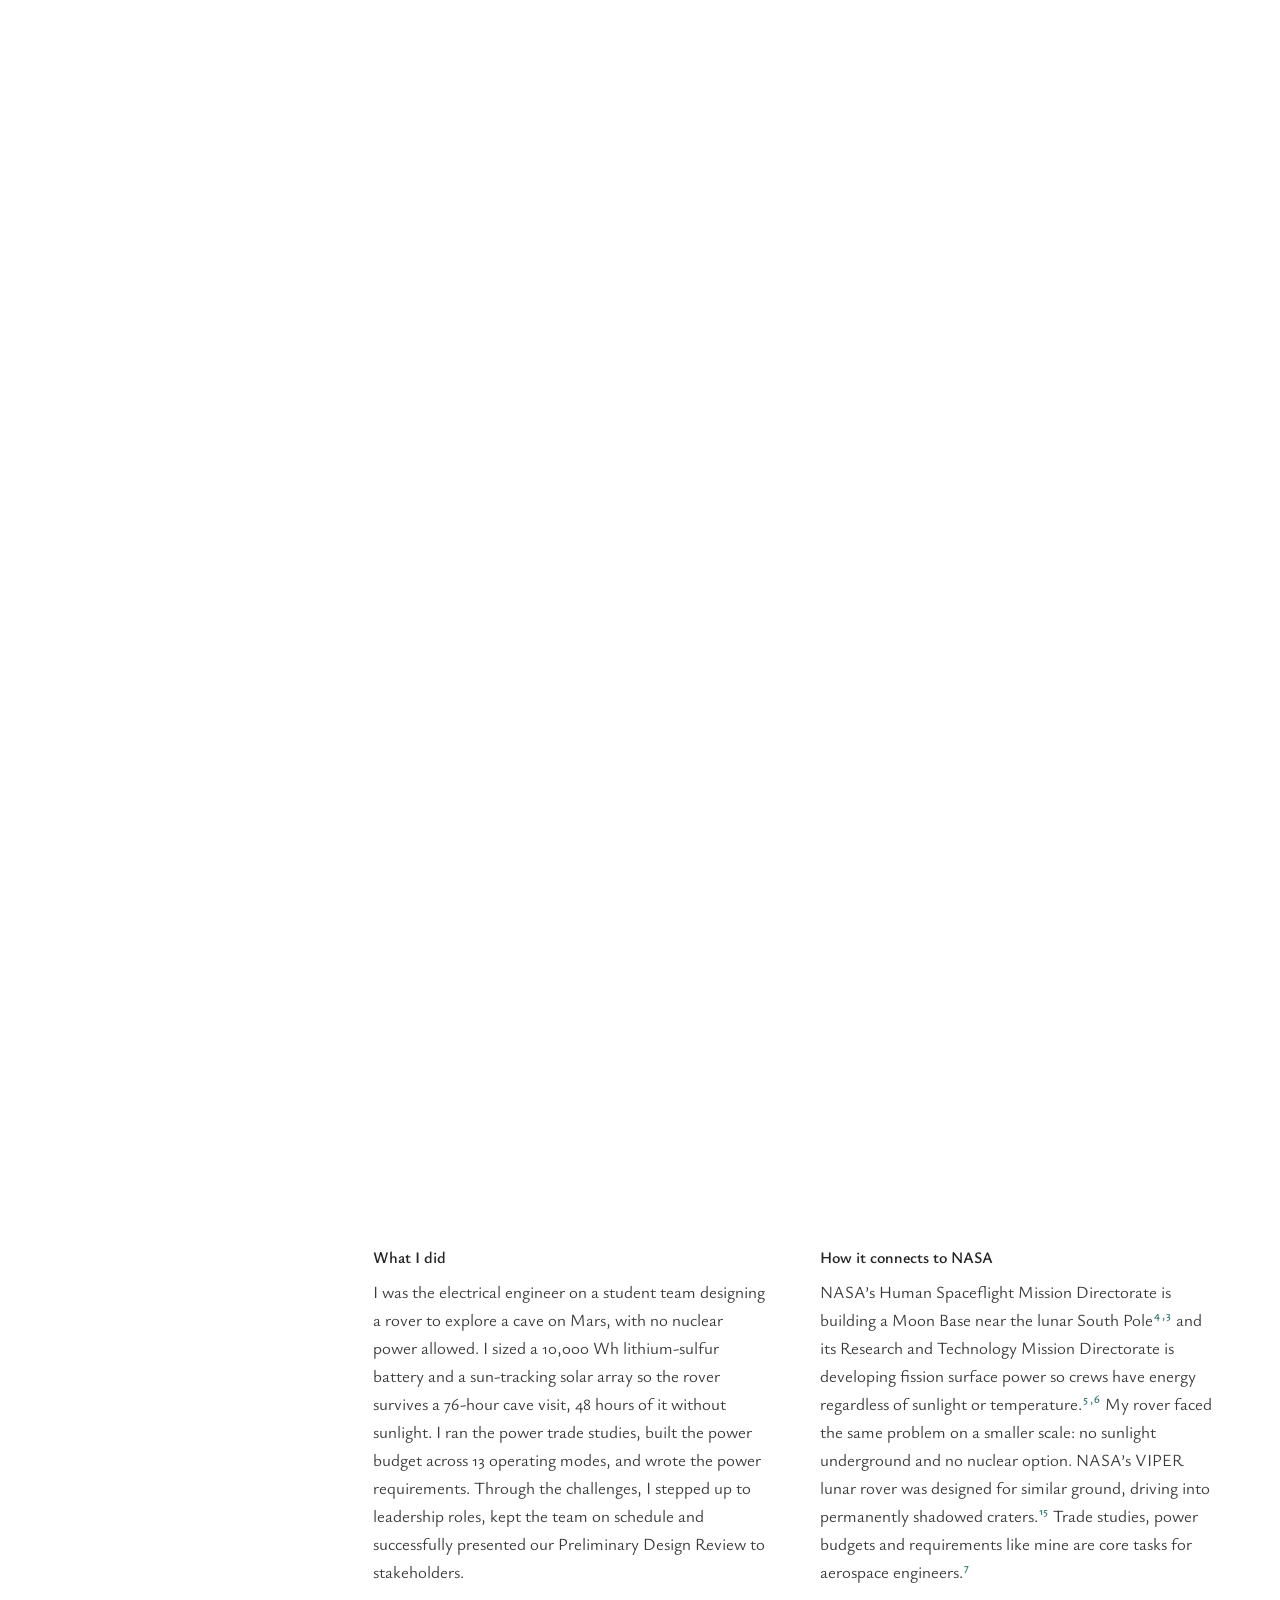
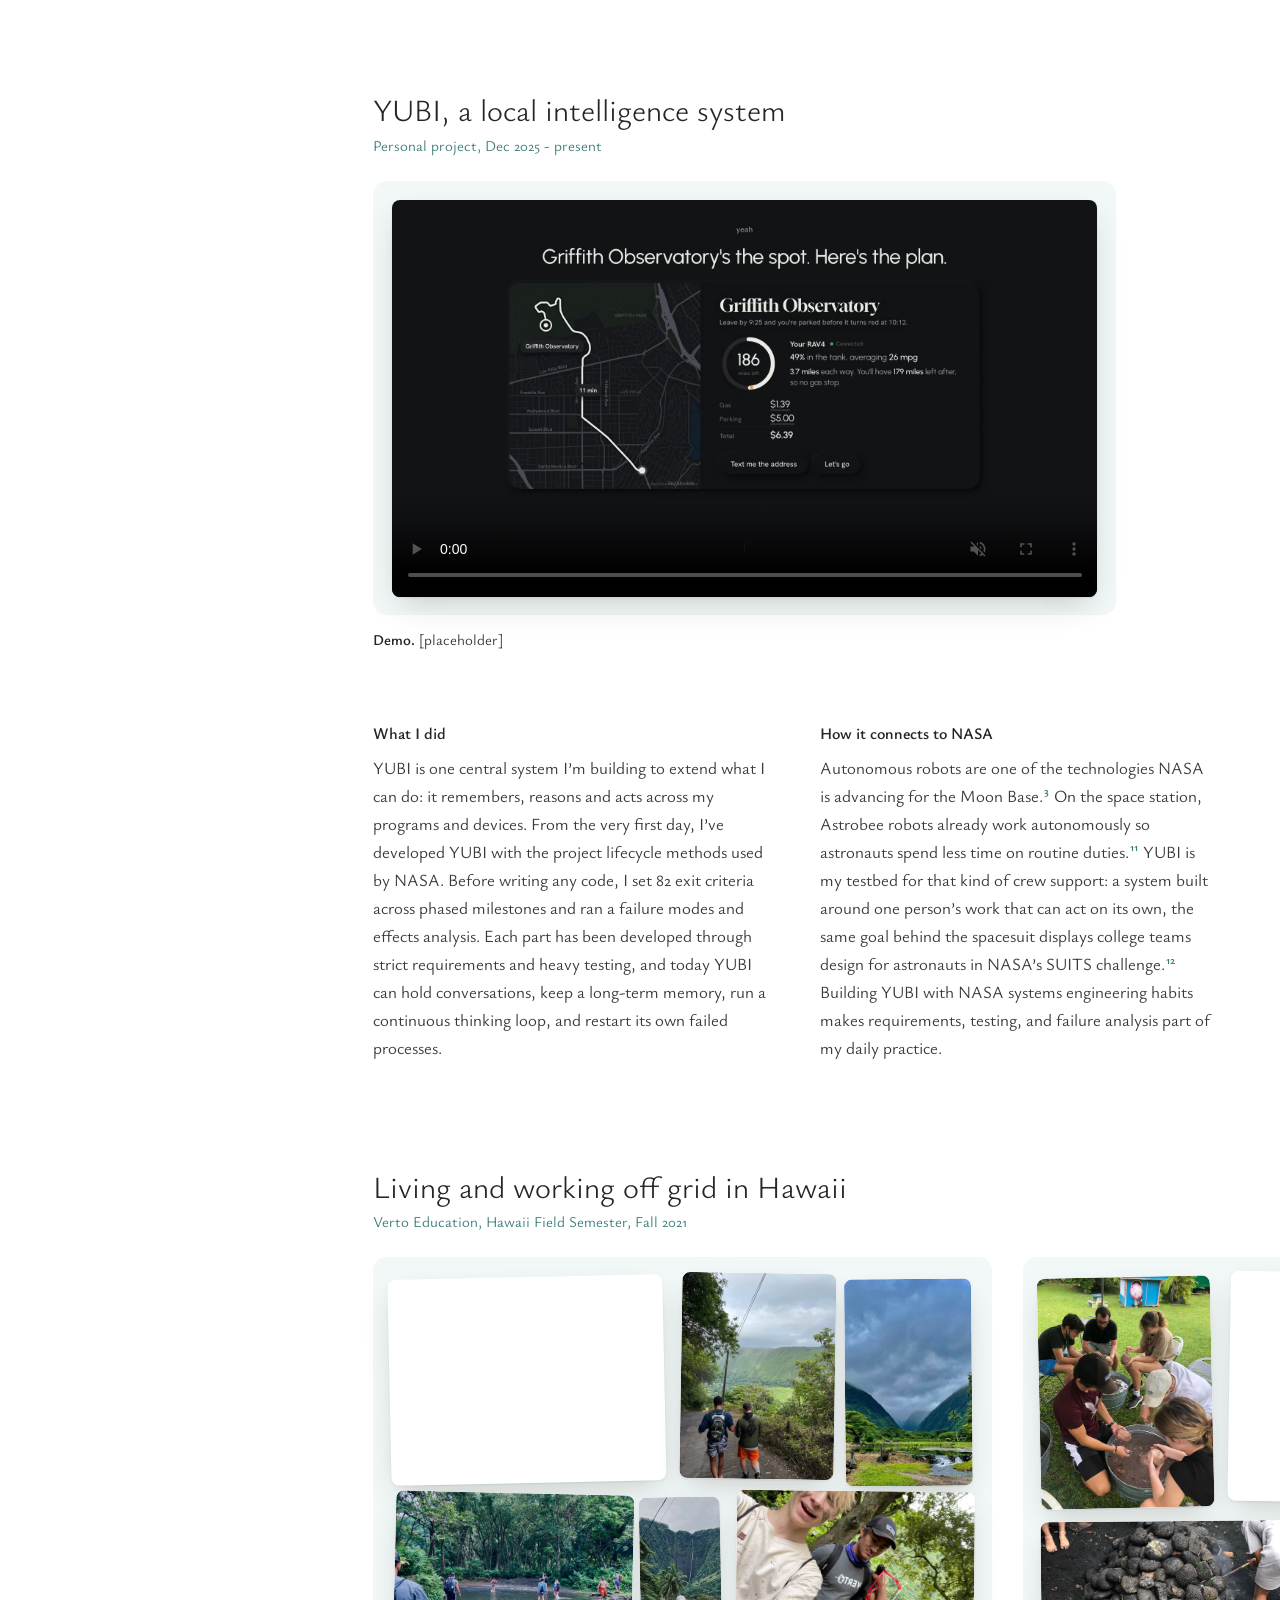
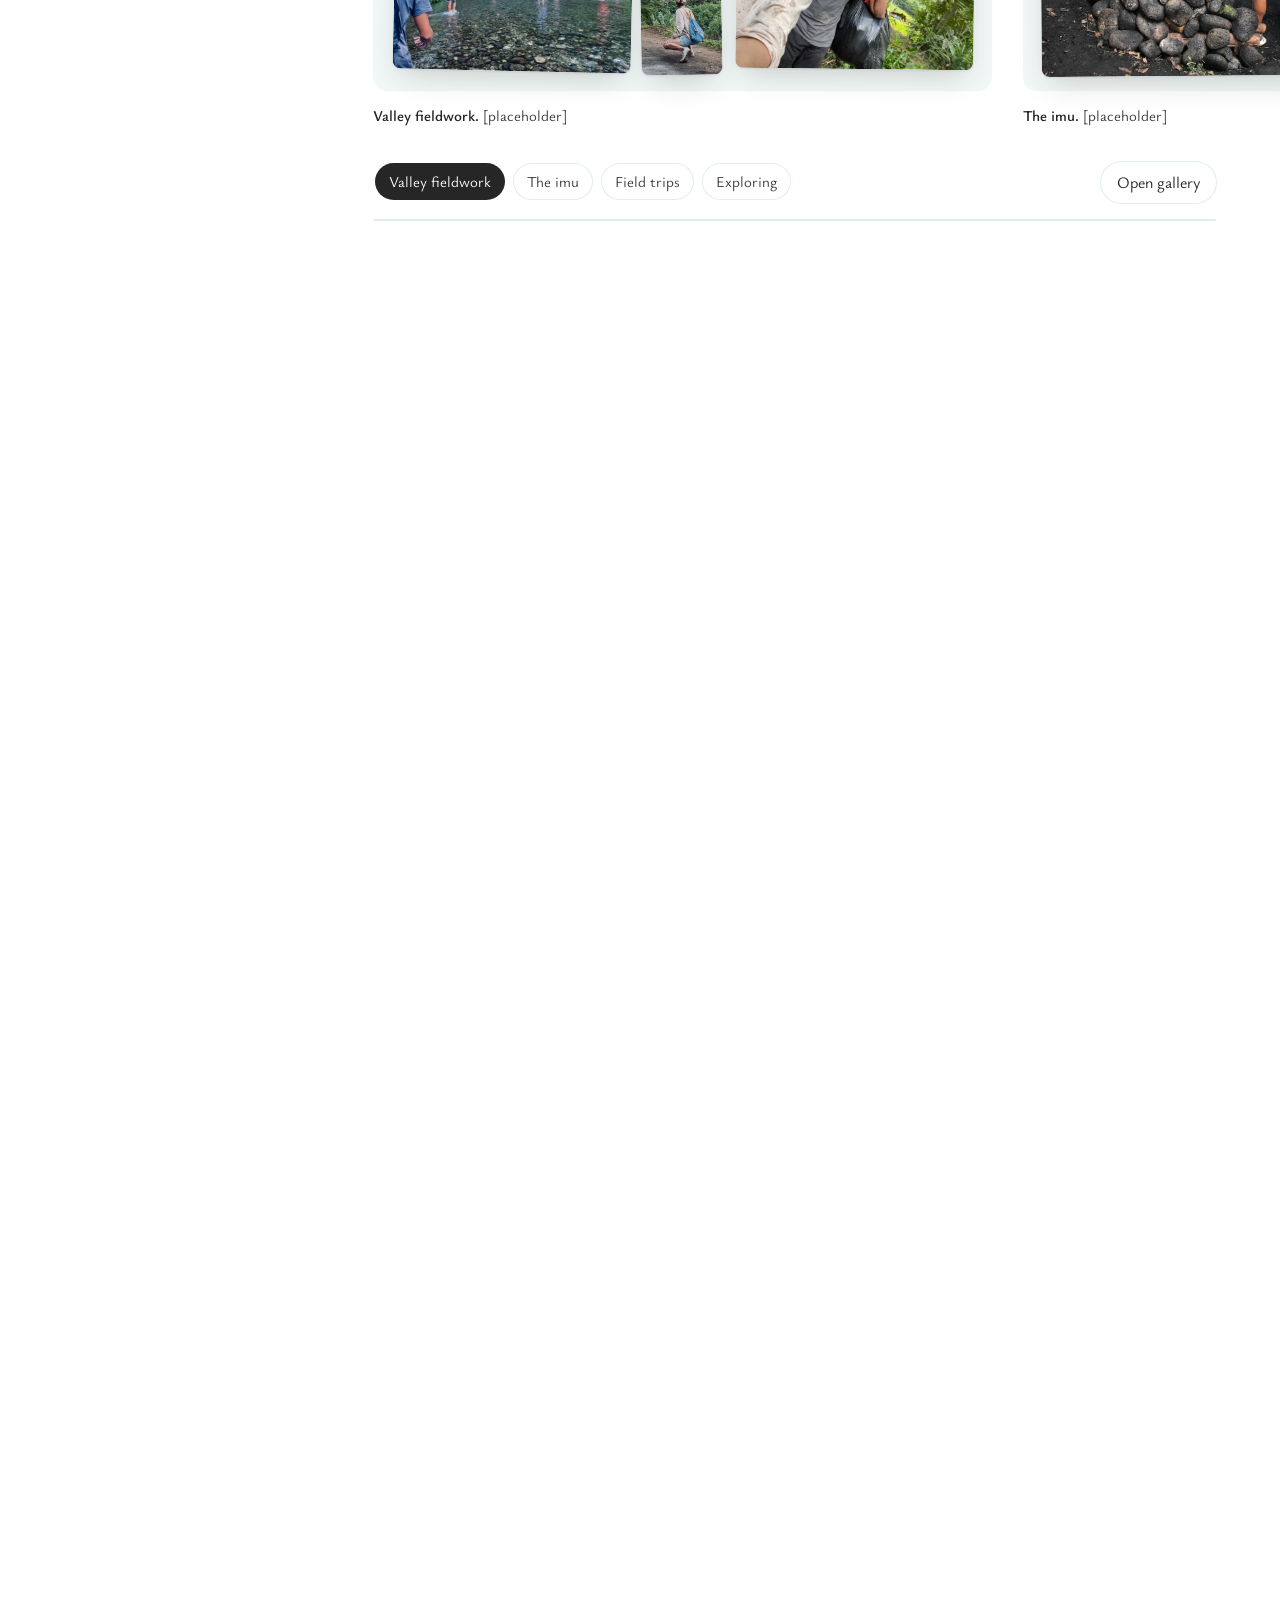
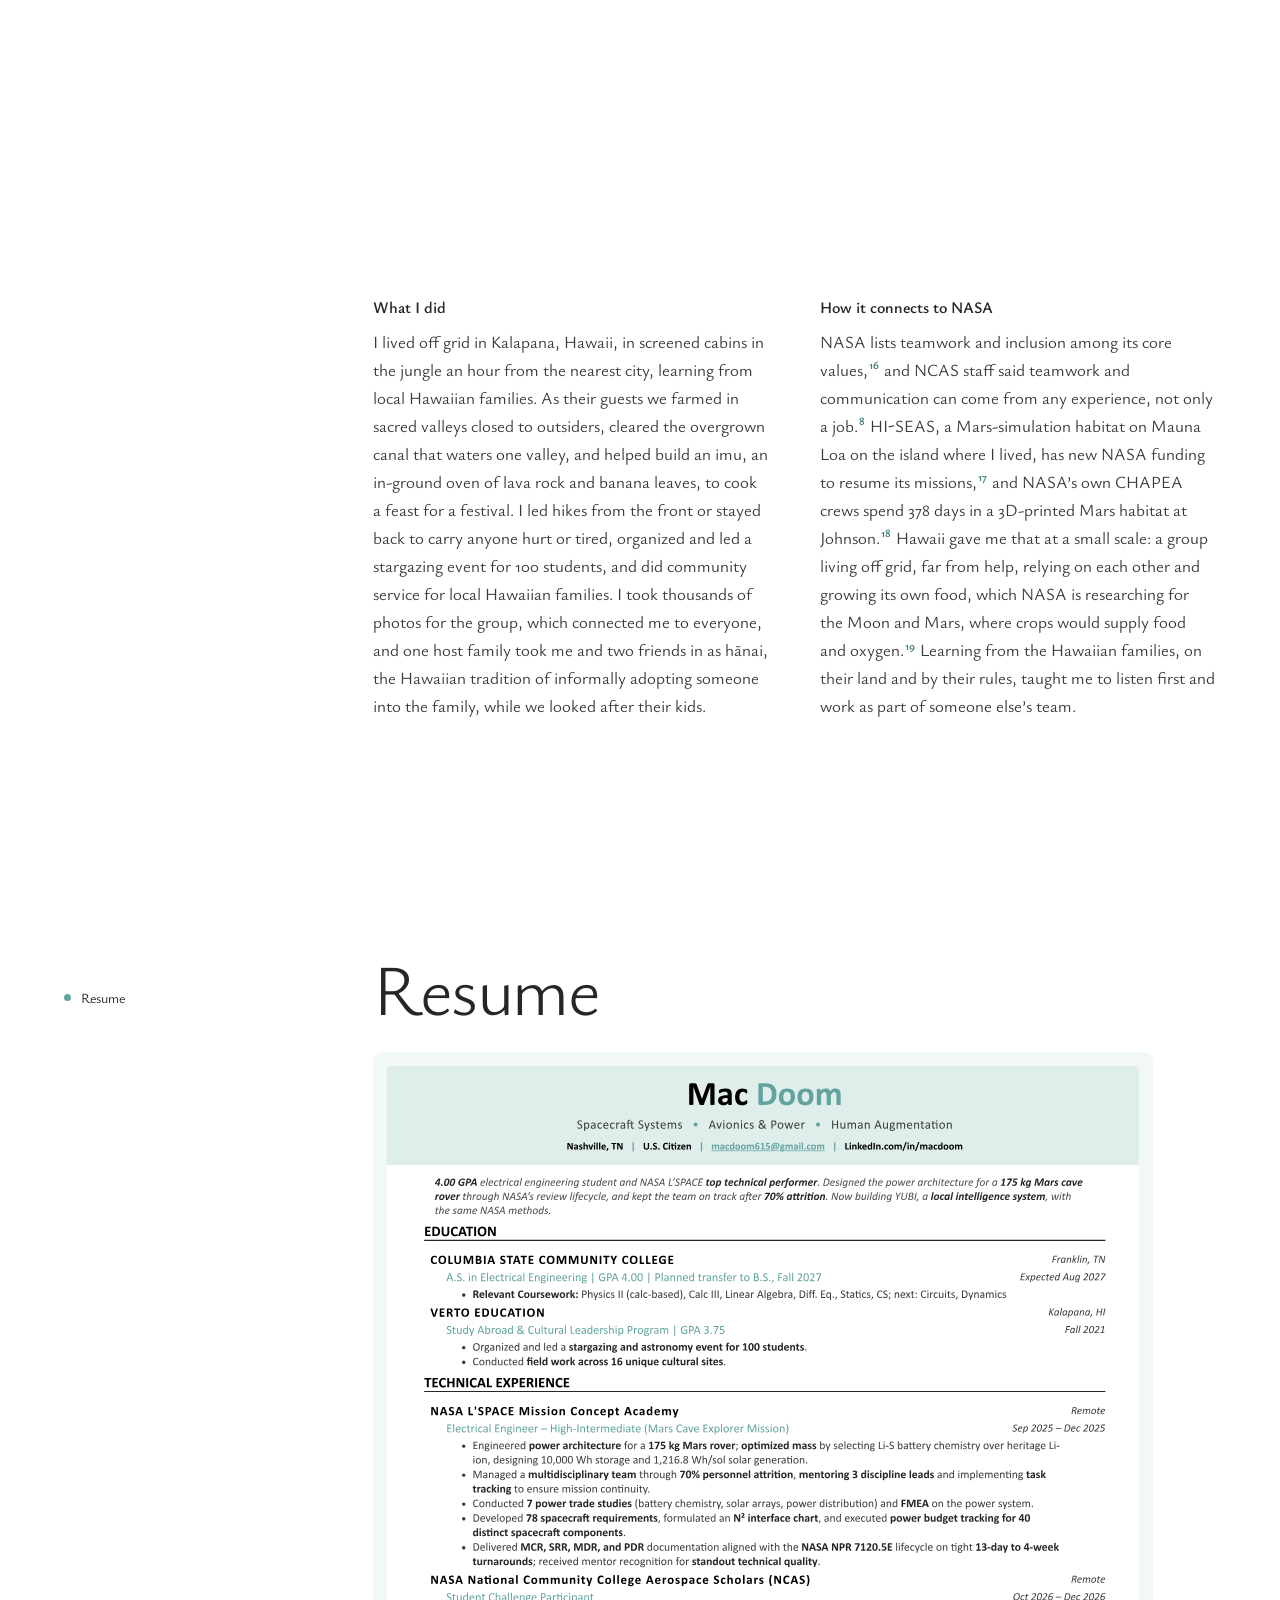
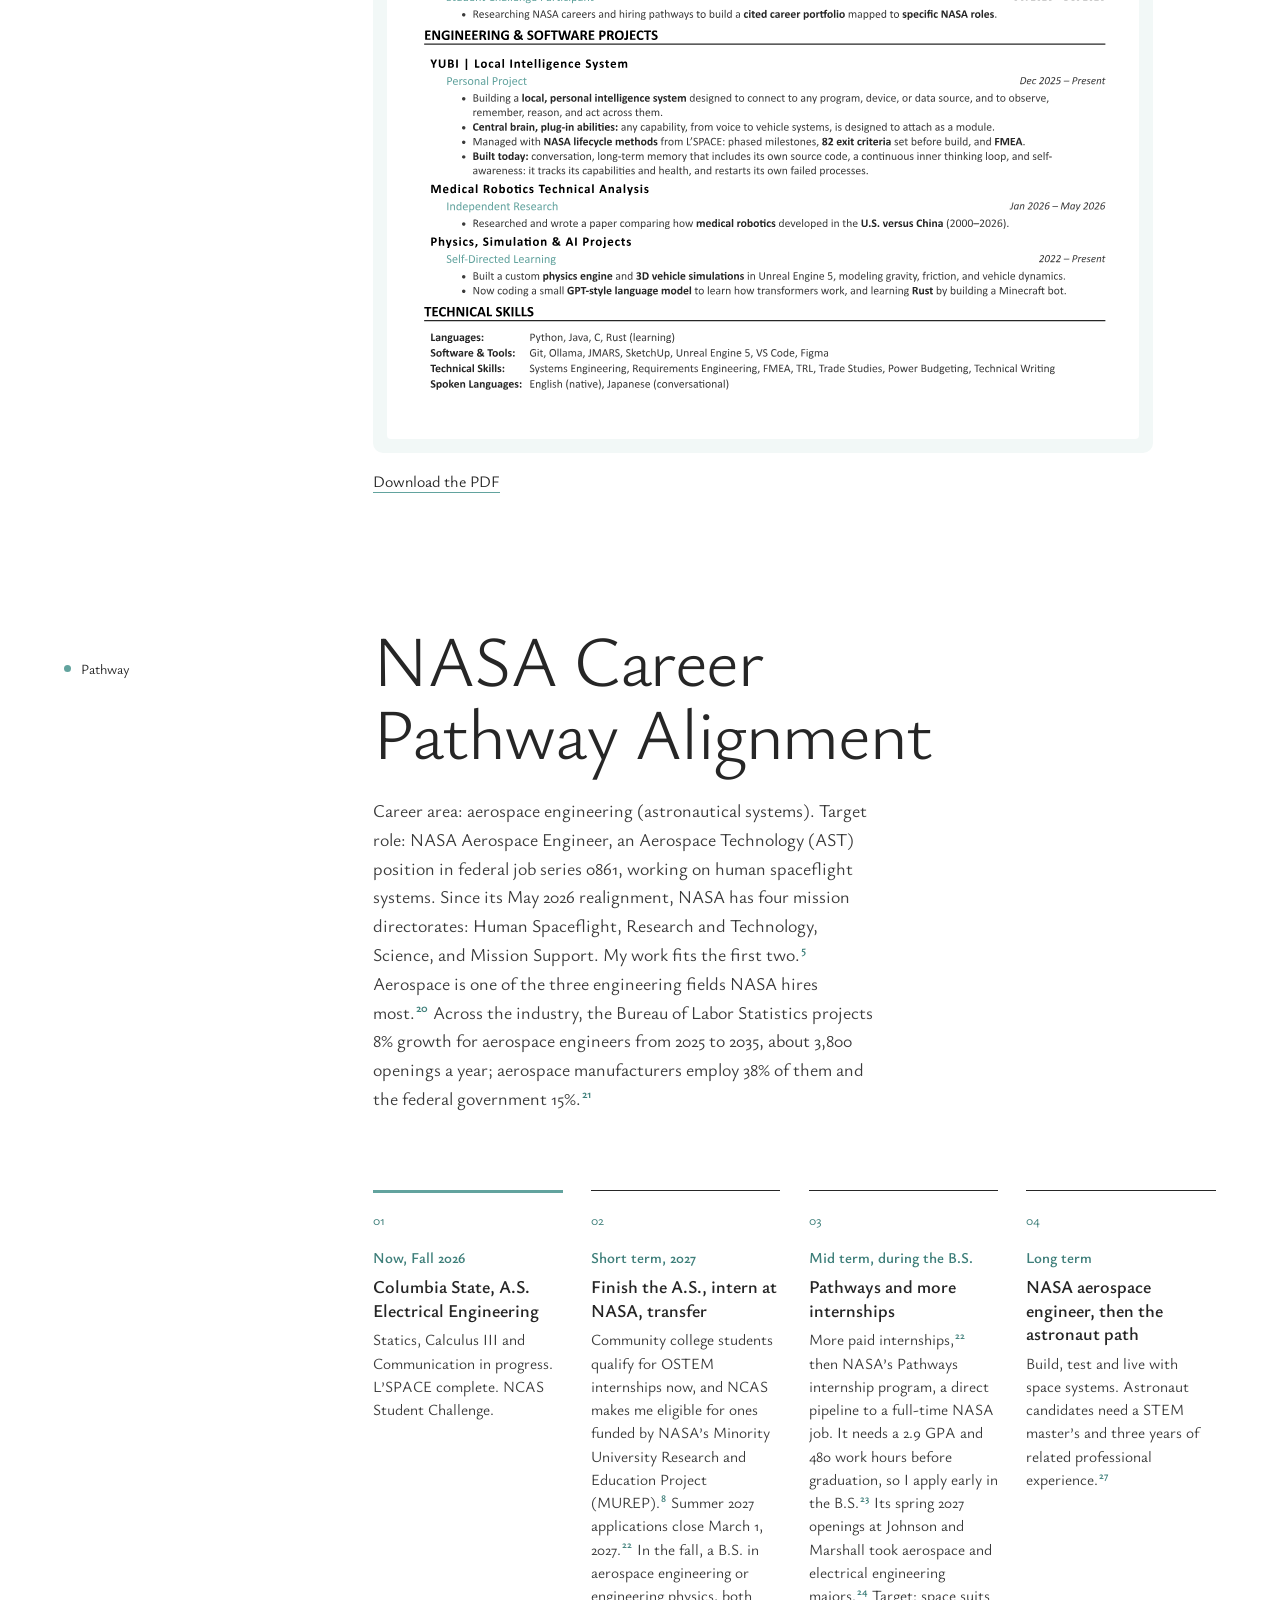
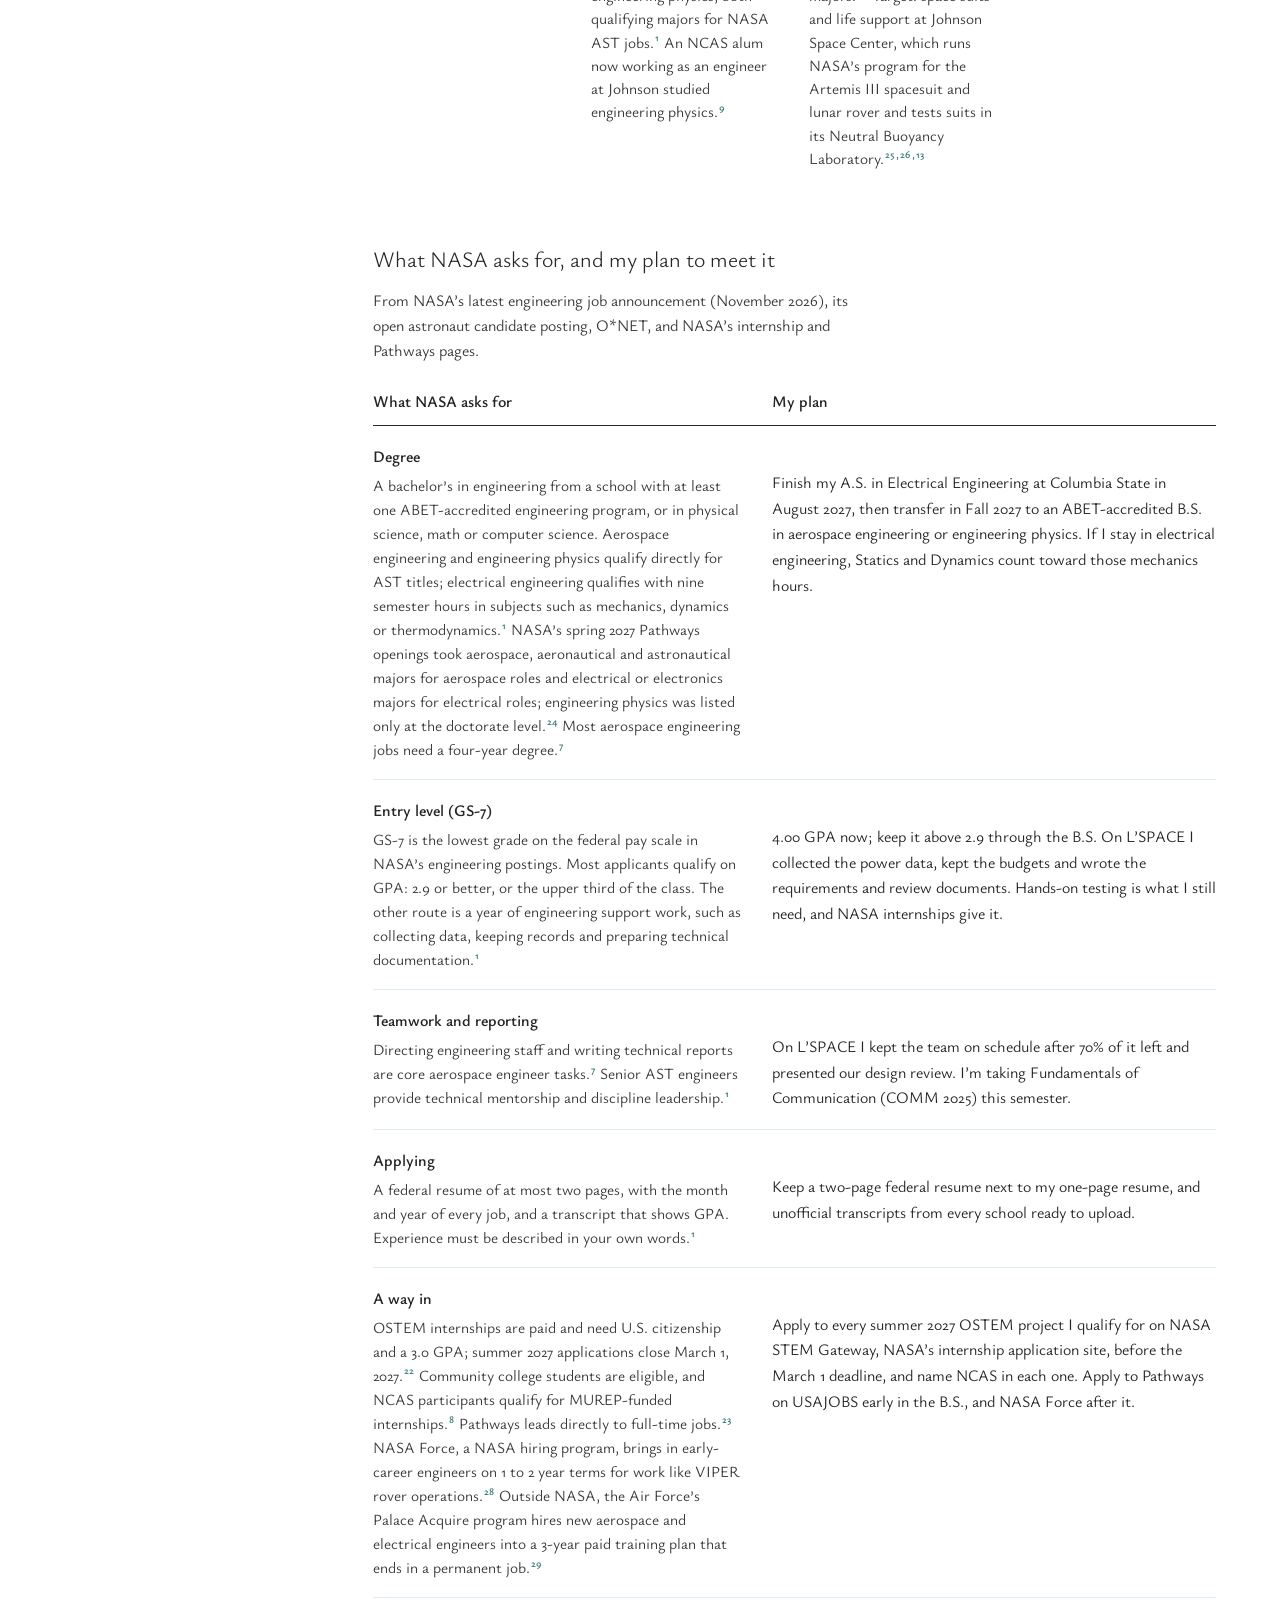
==== commit 63adbca4: "Add files via upload" ====
--- a/index.html
+++ b/index.html
@@ -11,7 +11,7 @@
 <link rel="icon" type="image/png" sizes="32x32" href="img/favicon-32.png">
 <link rel="icon" type="image/png" sizes="192x192" href="img/favicon-192.png">
 <link rel="apple-touch-icon" href="img/apple-touch-icon.png">
-<link rel="stylesheet" href="style.css?v=20261127a">
+<link rel="stylesheet" href="style.css?v=20261127c">
 </head>
 <body>
 <canvas id="stars" aria-hidden="true"></canvas>
@@ -162,7 +162,7 @@
     </div>
     <div class="exp-text reveal">
       <section><h4>What I did</h4>
-        <p>In Fall 2021 I lived off grid in Kalapana, Hawaii, in screened cabins in the jungle an hour from the nearest city, learning from local Hawaiian families. As their guests I farmed in sacred valleys closed to outsiders, cleared the overgrown canal that waters one valley, and helped build an imu, an in-ground oven of lava rock and banana leaves, to cook a feast for a festival. I led hikes from the front or stayed back to carry anyone hurt or tired, organized and led a stargazing event for 100 students, and did community service clearing trails and restoring paths and gardens. I also looked after a young girl from one of the host families all semester and took thousands of photos for the group, which connected me to everyone.</p>
+        <p>I lived off grid in Kalapana, Hawaii, in screened cabins in the jungle an hour from the nearest city, learning from local Hawaiian families. As their guests we farmed in sacred valleys closed to outsiders, cleared the overgrown canal that waters one valley, and helped build an imu, an in-ground oven of lava rock and banana leaves, to cook a feast for a festival. I led hikes from the front or stayed back to carry anyone hurt or tired, organized and led a stargazing event for 100 students, and did community service for local Hawaiian families. I took thousands of photos for the group, which connected me to everyone, and one host family took me and two friends in as h&amacr;nai, the Hawaiian tradition of informally adopting someone into the family, while we looked after their kids.</p>
       </section>
       <section><h4>How it connects to NASA</h4>
         <p>NASA lists teamwork and inclusion among its core values,<a class="cite" data-key="values"></a> and NCAS staff said teamwork and communication can come from any experience, not only a job.<a class="cite" data-key="oh2"></a> HI-SEAS, a Mars-simulation habitat on Mauna Loa on the island where I lived, has new NASA funding to resume its missions,<a class="cite" data-key="hiseas"></a> and NASA&rsquo;s own CHAPEA crews spend 378 days in a 3D-printed Mars habitat at Johnson.<a class="cite" data-key="chapea"></a> Hawaii gave me that at a small scale: a group living off grid, far from help, relying on each other and growing its own food, which NASA is researching for the Moon and Mars, where crops would supply food and oxygen.<a class="cite" data-key="crops"></a> Learning from the Hawaiian families, on their land and by their rules, taught me to listen first and work as part of someone else&rsquo;s team.</p>
@@ -987,9 +987,9 @@
   }
 };
 </script>
-<script src="refs.js?v=20261127a"></script>
-<script src="ascii-src.js?v=20261127a"></script>
-<script src="main.js?v=20261127a"></script>
-<script src="cursor.js?v=20261127a"></script>
+<script src="refs.js?v=20261127c"></script>
+<script src="ascii-src.js?v=20261127c"></script>
+<script src="main.js?v=20261127c"></script>
+<script src="cursor.js?v=20261127c"></script>
 </body>
 </html>
--- a/style.css
+++ b/style.css
@@ -2,6 +2,11 @@
 @font-face{font-family:"Ysabeau";font-weight:400;font-display:swap;src:url(fonts/ysabeau-latin-400-normal.woff2) format("woff2")}
 @font-face{font-family:"Ysabeau";font-weight:400;font-style:italic;font-display:swap;src:url(fonts/ysabeau-latin-400-italic.woff2) format("woff2")}
 @font-face{font-family:"Ysabeau";font-weight:600;font-display:swap;src:url(fonts/ysabeau-latin-600-normal.woff2) format("woff2")}
+/* extended Latin (the ā in hānai): downloaded only when the page uses one of these characters */
+@font-face{font-family:"Ysabeau";font-weight:300;font-display:swap;src:url(fonts/ysabeau-latin-ext-300-normal.woff2) format("woff2");unicode-range:U+0100-02BA,U+02BD-02C5,U+02C7-02CC,U+02CE-02D7,U+02DD-02FF,U+0304,U+0308,U+0329,U+1D00-1DBF,U+1E00-1E9F,U+1EF2-1EFF,U+2020,U+20A0-20AB,U+20AD-20C0,U+2113,U+2C60-2C7F,U+A720-A7FF}
+@font-face{font-family:"Ysabeau";font-weight:400;font-display:swap;src:url(fonts/ysabeau-latin-ext-400-normal.woff2) format("woff2");unicode-range:U+0100-02BA,U+02BD-02C5,U+02C7-02CC,U+02CE-02D7,U+02DD-02FF,U+0304,U+0308,U+0329,U+1D00-1DBF,U+1E00-1E9F,U+1EF2-1EFF,U+2020,U+20A0-20AB,U+20AD-20C0,U+2113,U+2C60-2C7F,U+A720-A7FF}
+@font-face{font-family:"Ysabeau";font-weight:400;font-style:italic;font-display:swap;src:url(fonts/ysabeau-latin-ext-400-italic.woff2) format("woff2");unicode-range:U+0100-02BA,U+02BD-02C5,U+02C7-02CC,U+02CE-02D7,U+02DD-02FF,U+0304,U+0308,U+0329,U+1D00-1DBF,U+1E00-1E9F,U+1EF2-1EFF,U+2020,U+20A0-20AB,U+20AD-20C0,U+2113,U+2C60-2C7F,U+A720-A7FF}
+@font-face{font-family:"Ysabeau";font-weight:600;font-display:swap;src:url(fonts/ysabeau-latin-ext-600-normal.woff2) format("woff2");unicode-range:U+0100-02BA,U+02BD-02C5,U+02C7-02CC,U+02CE-02D7,U+02DD-02FF,U+0304,U+0308,U+0329,U+1D00-1DBF,U+1E00-1E9F,U+1EF2-1EFF,U+2020,U+20A0-20AB,U+20AD-20C0,U+2113,U+2C60-2C7F,U+A720-A7FF}
 @font-face{font-family:"Plex Mono";font-weight:400;font-display:swap;src:url(fonts/ibm-plex-mono-latin-400-normal.woff2) format("woff2")}
 
 :root{
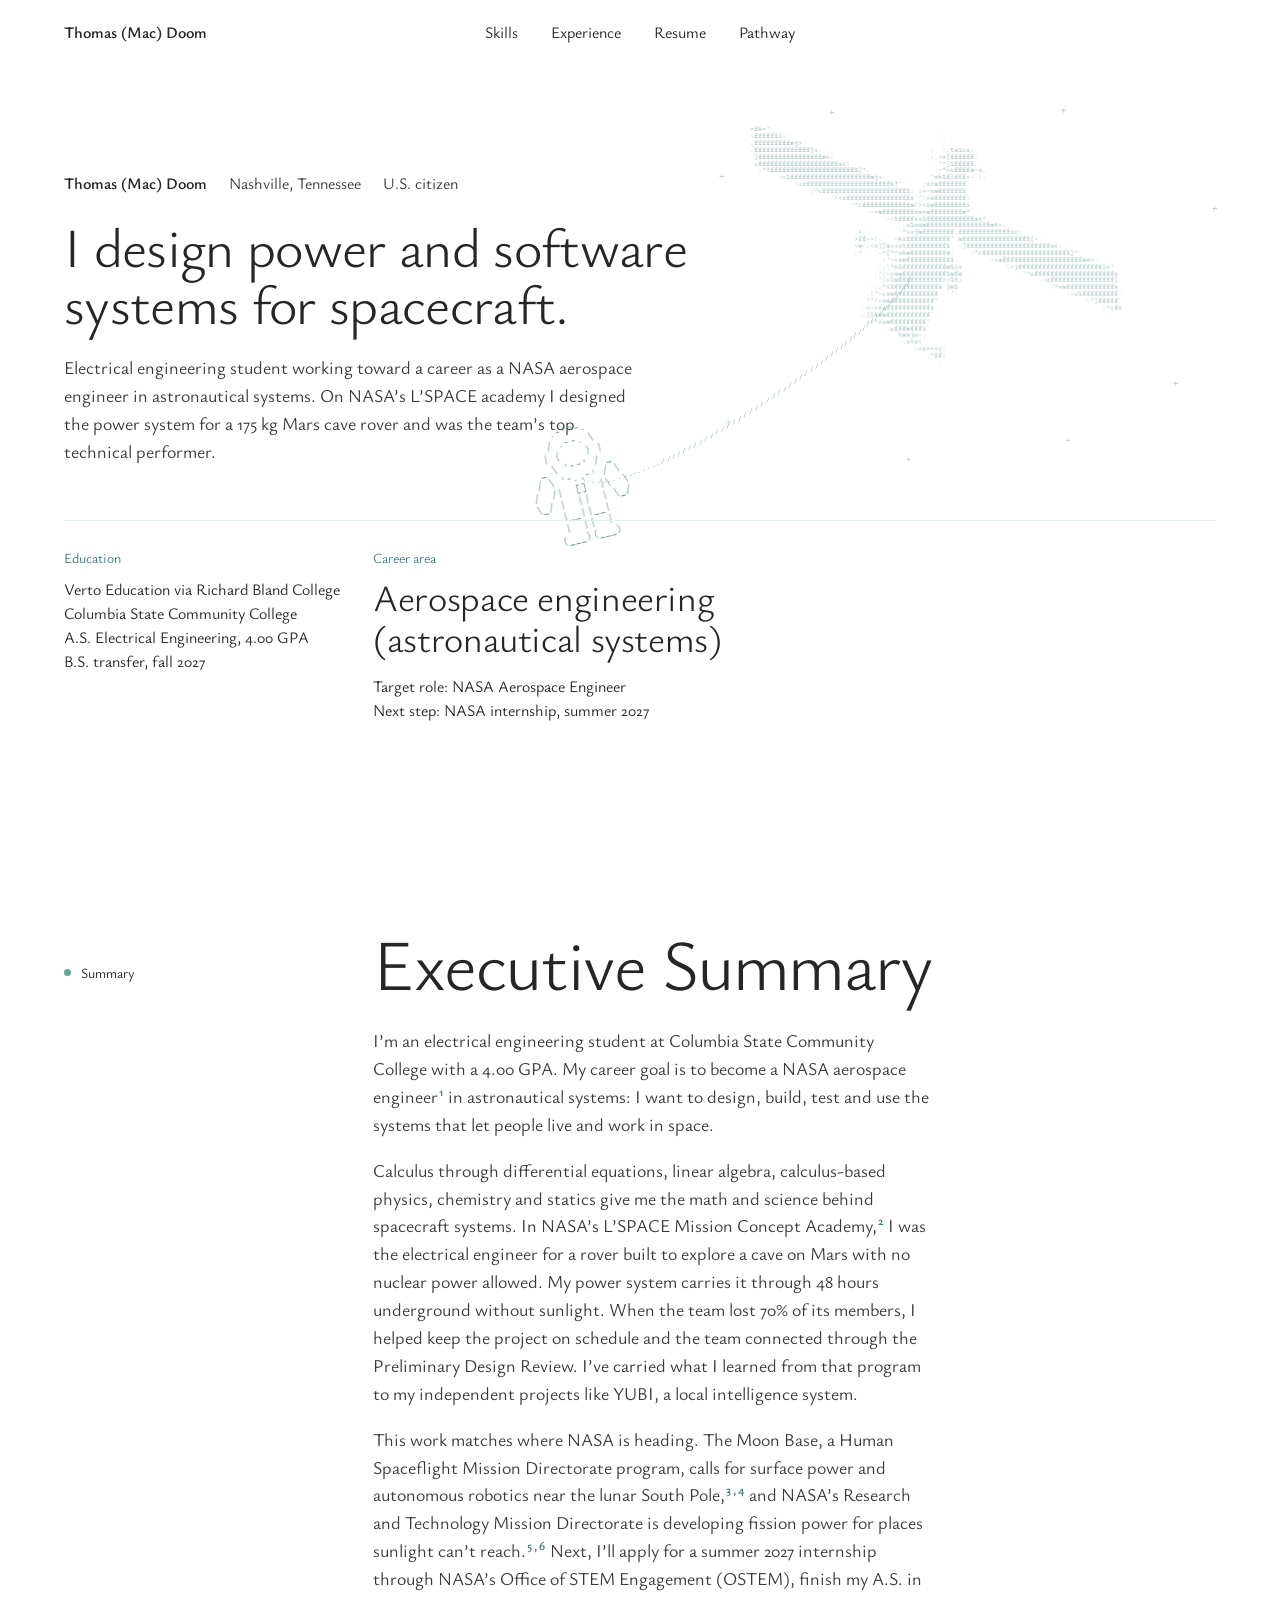
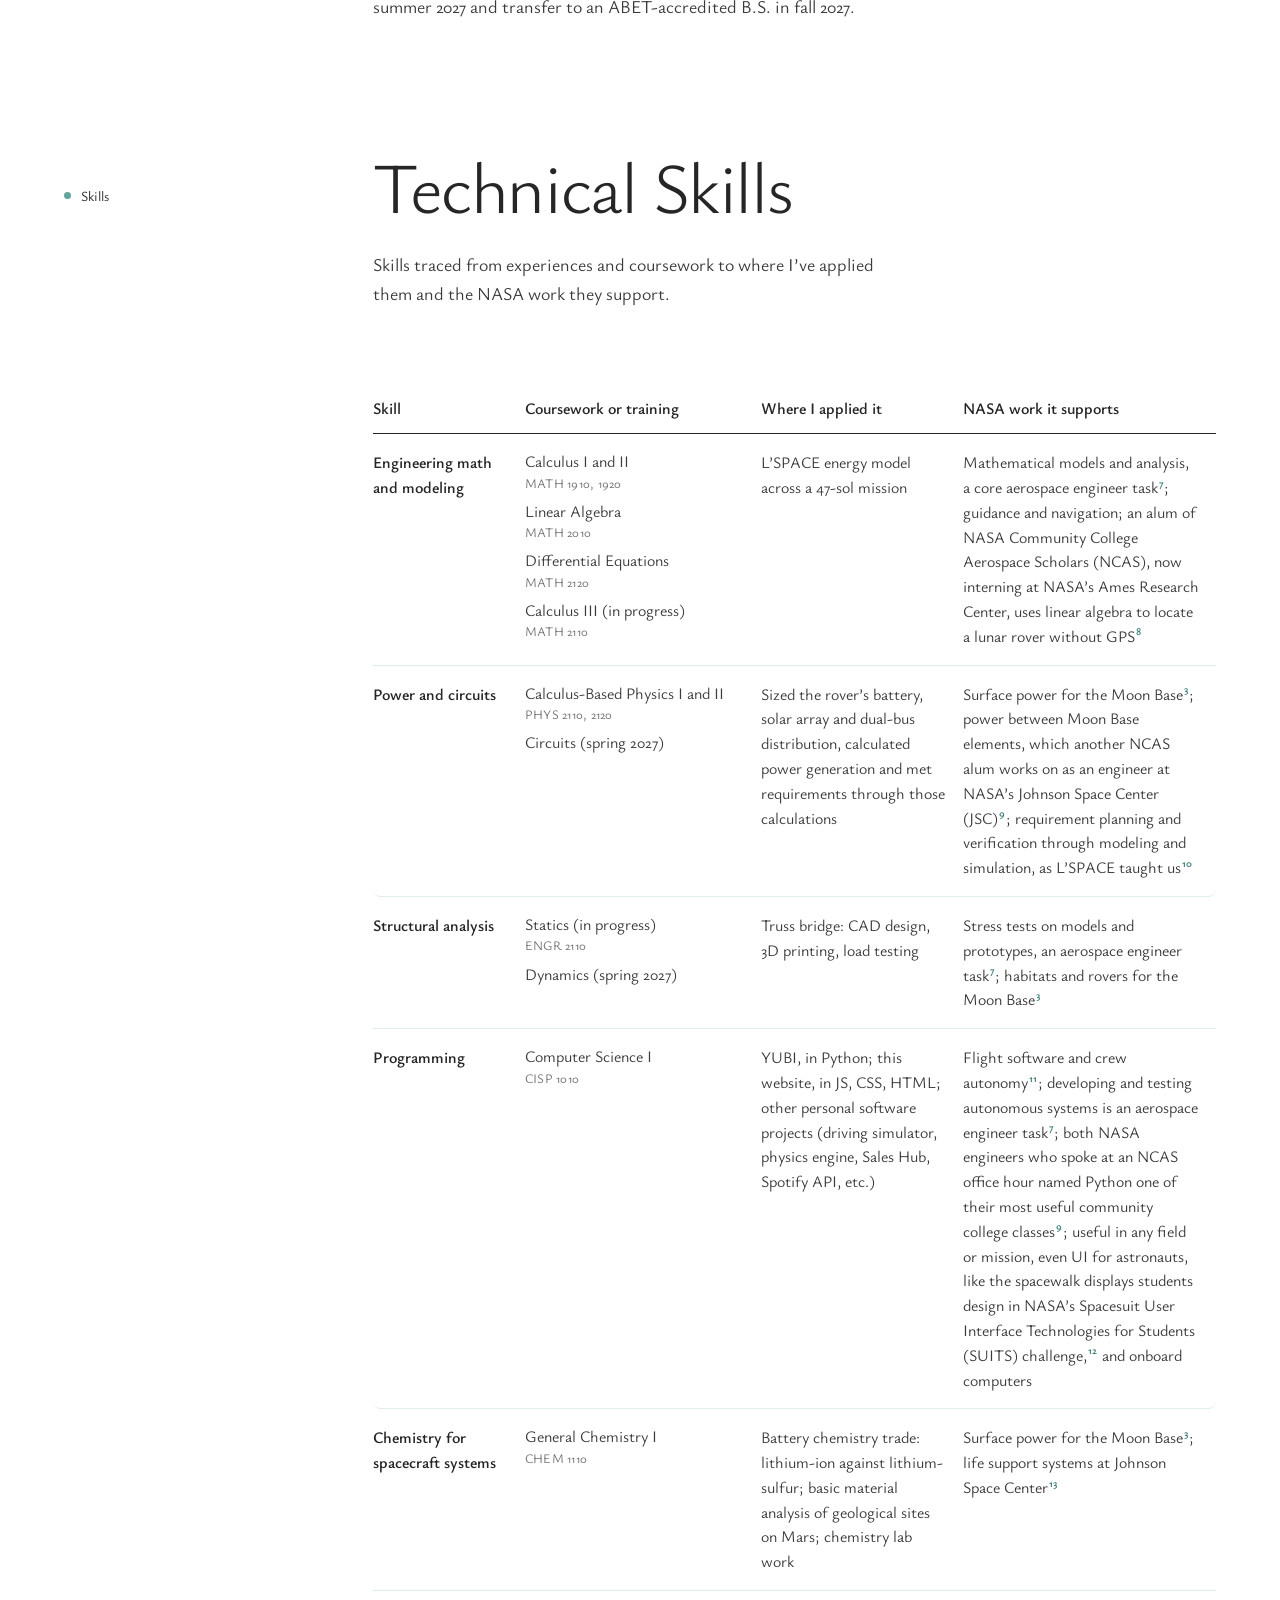
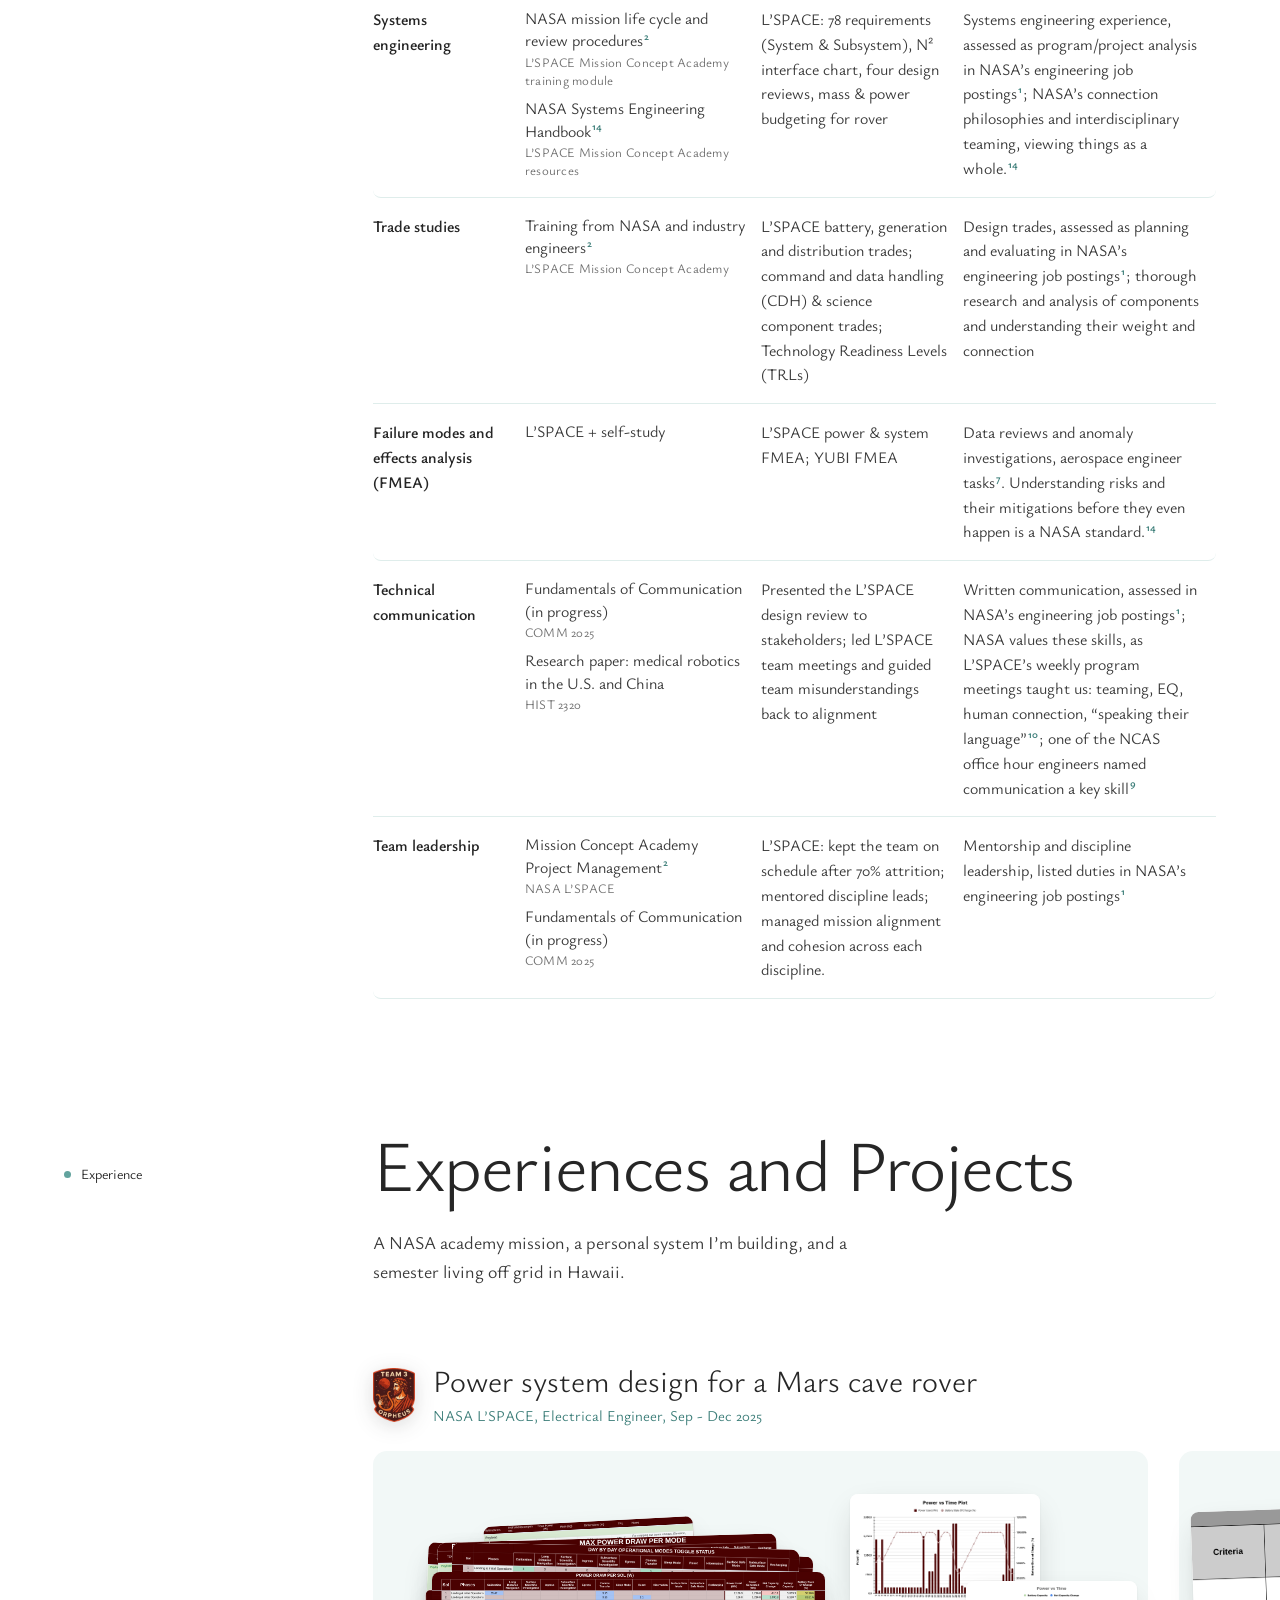
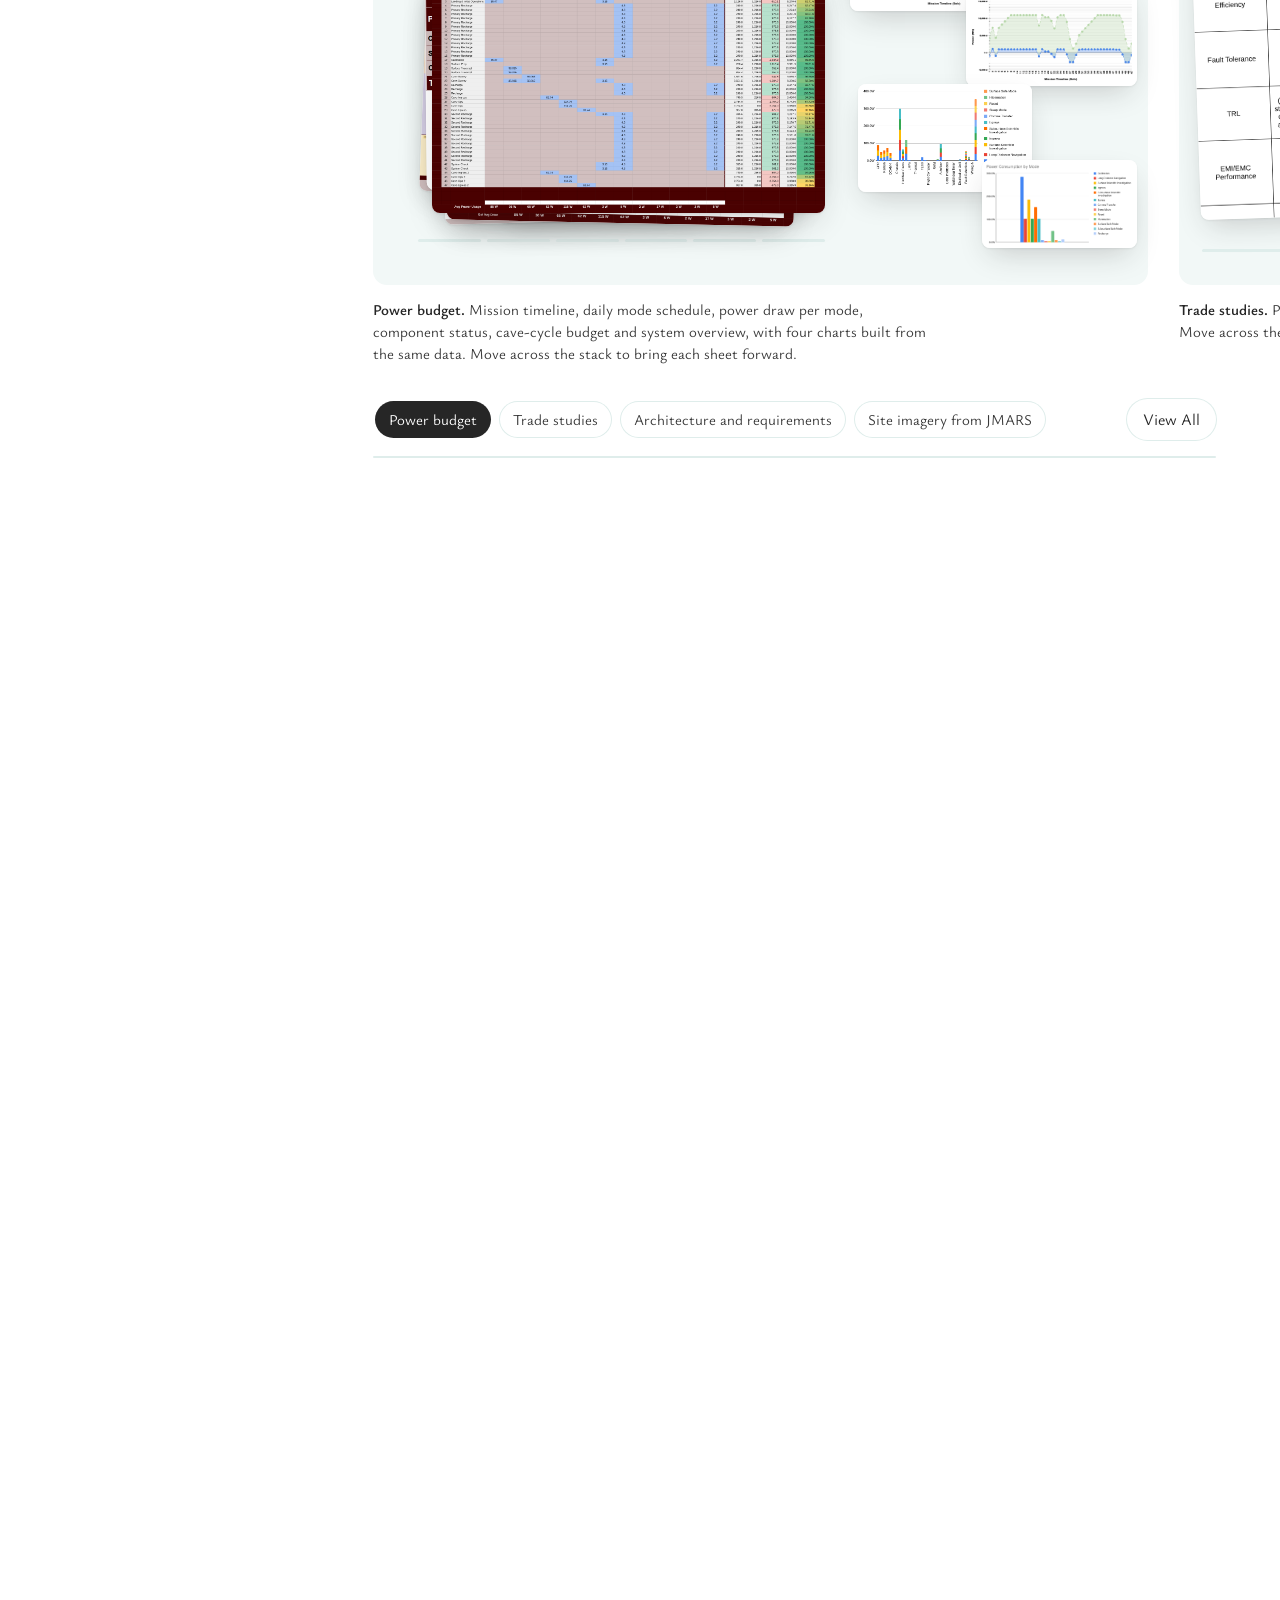
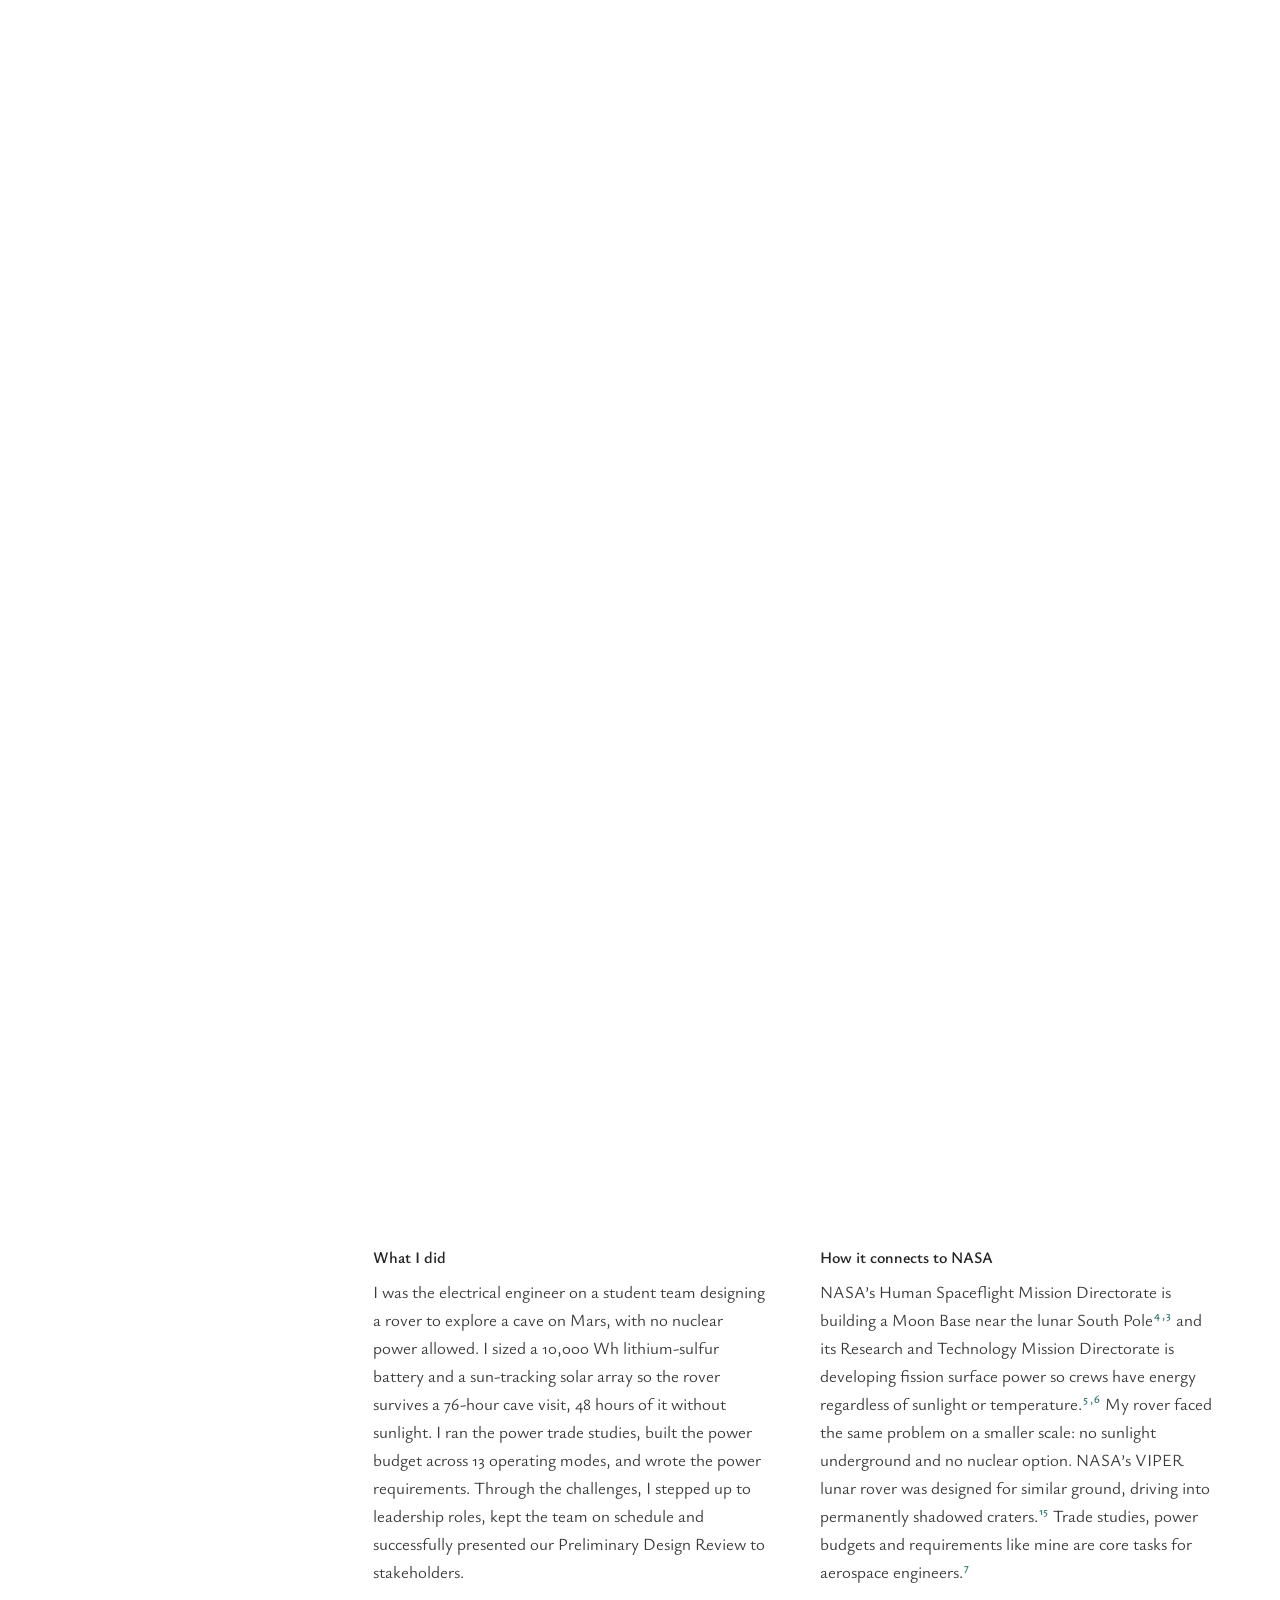
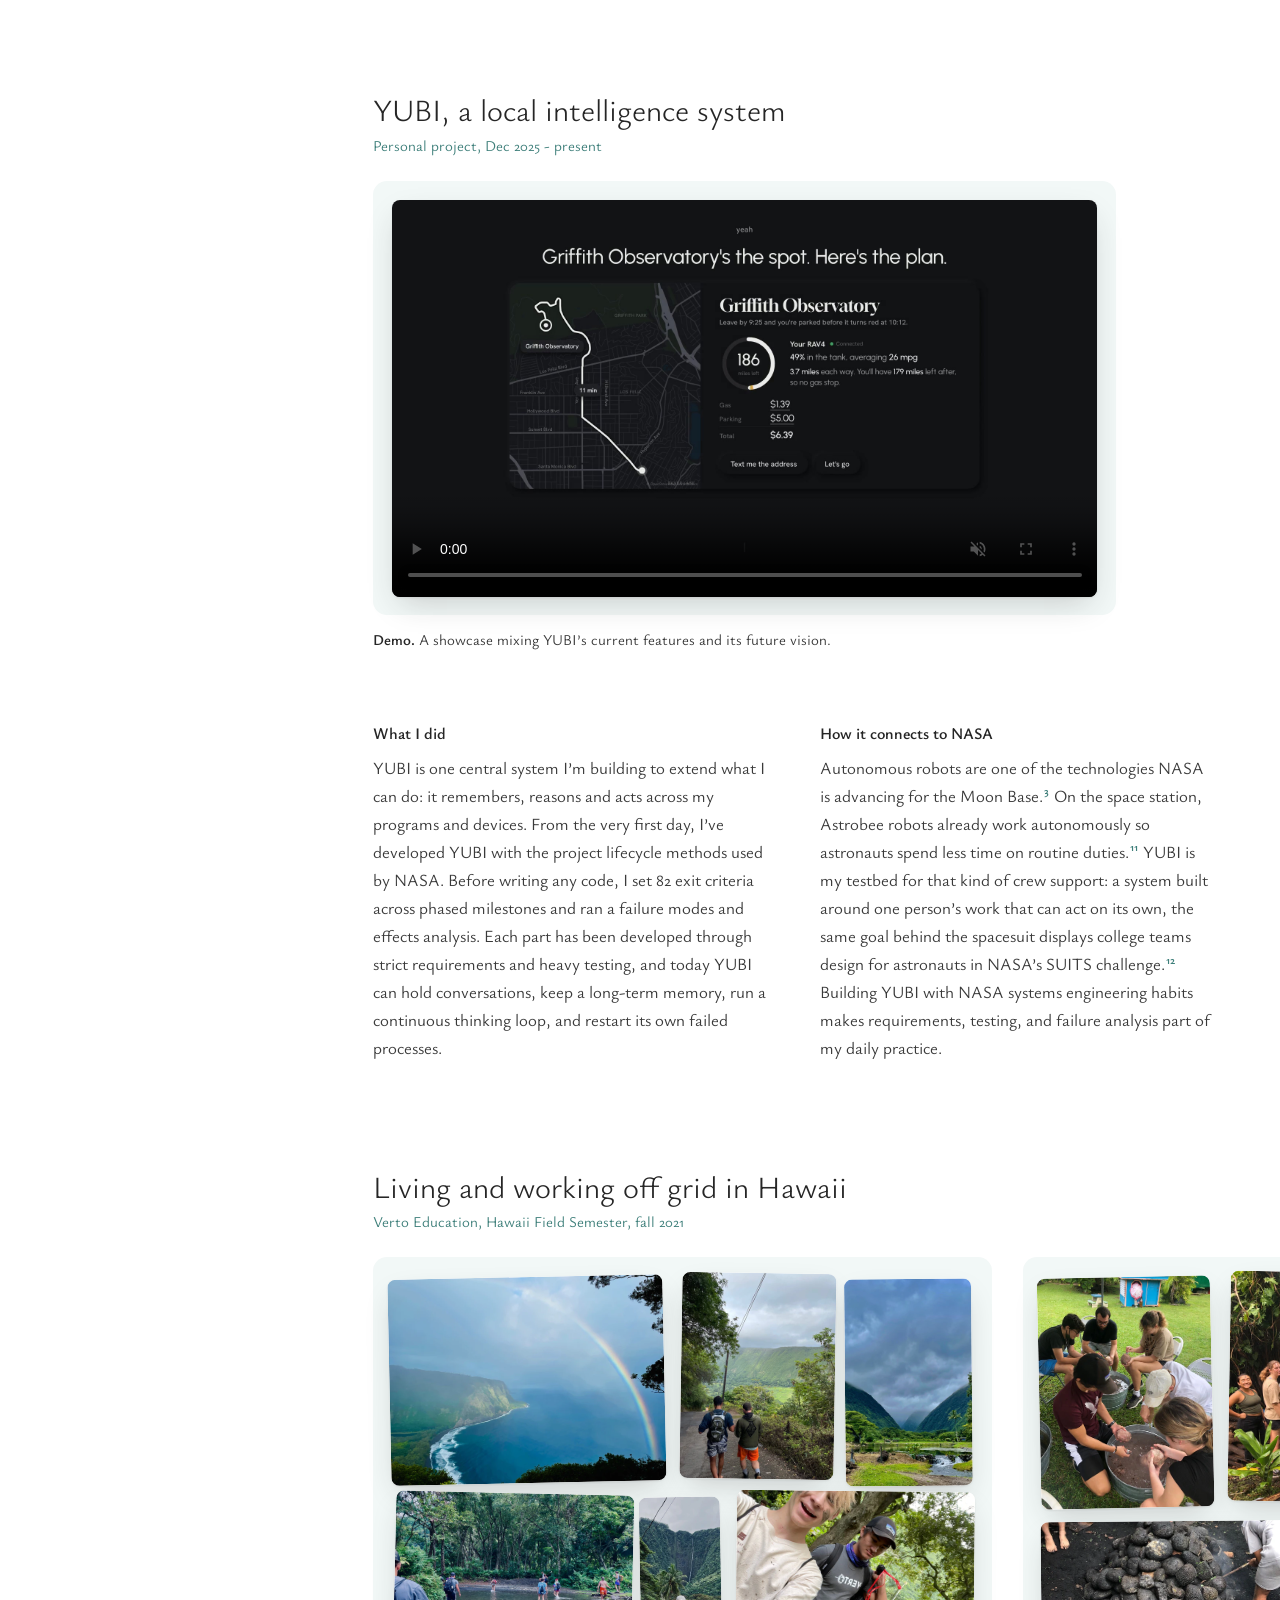
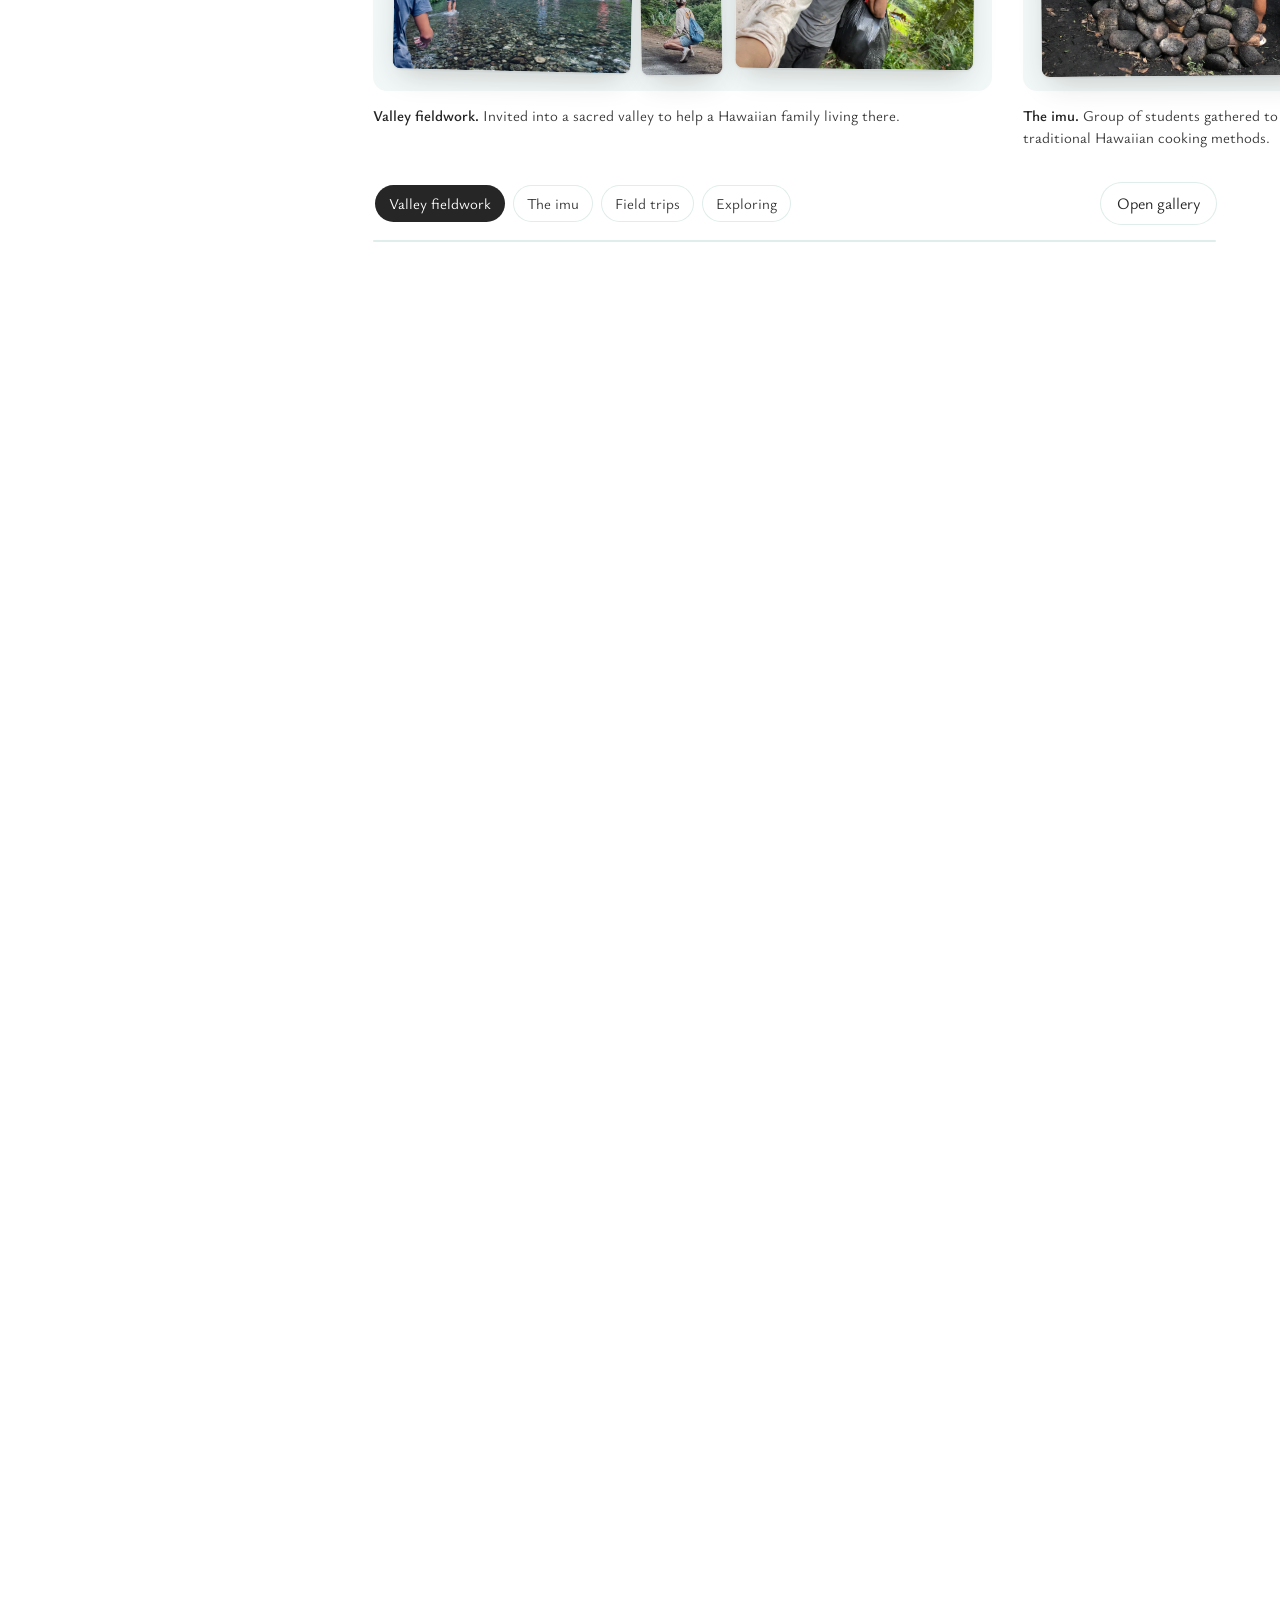
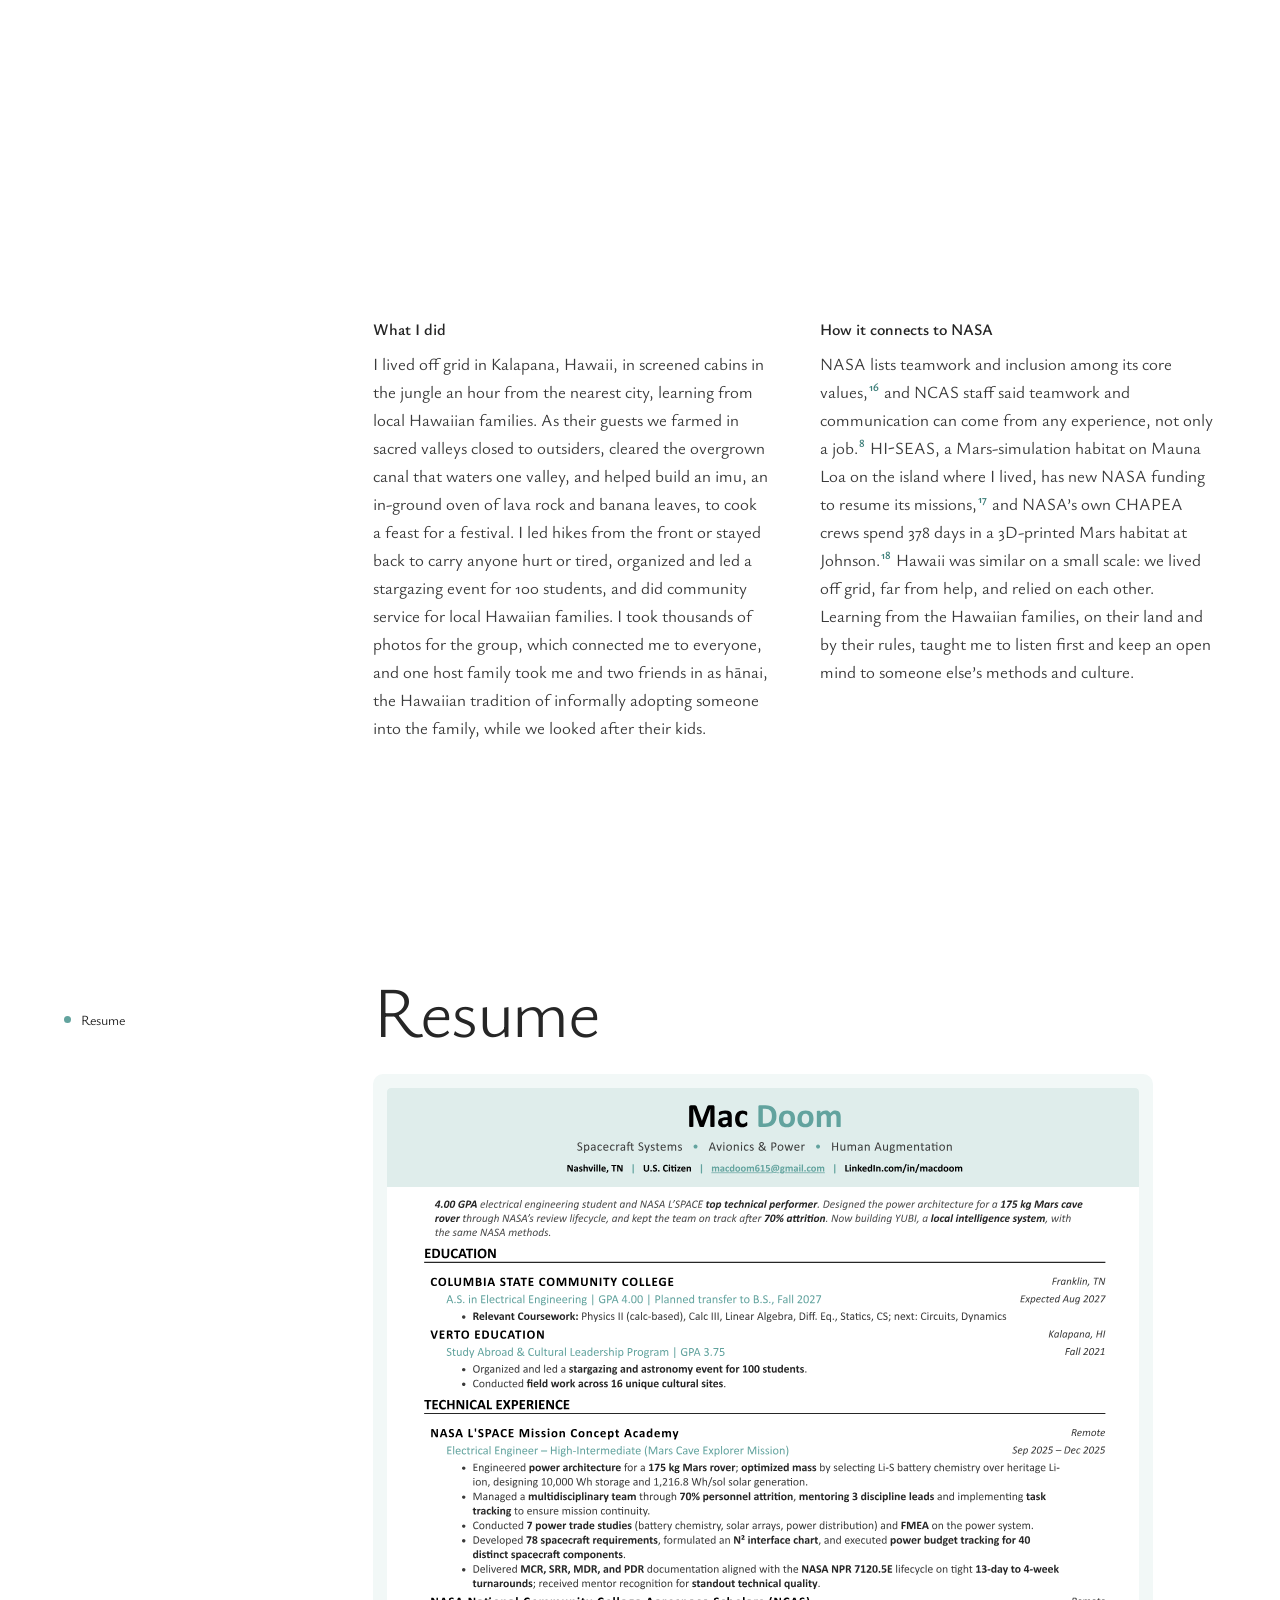
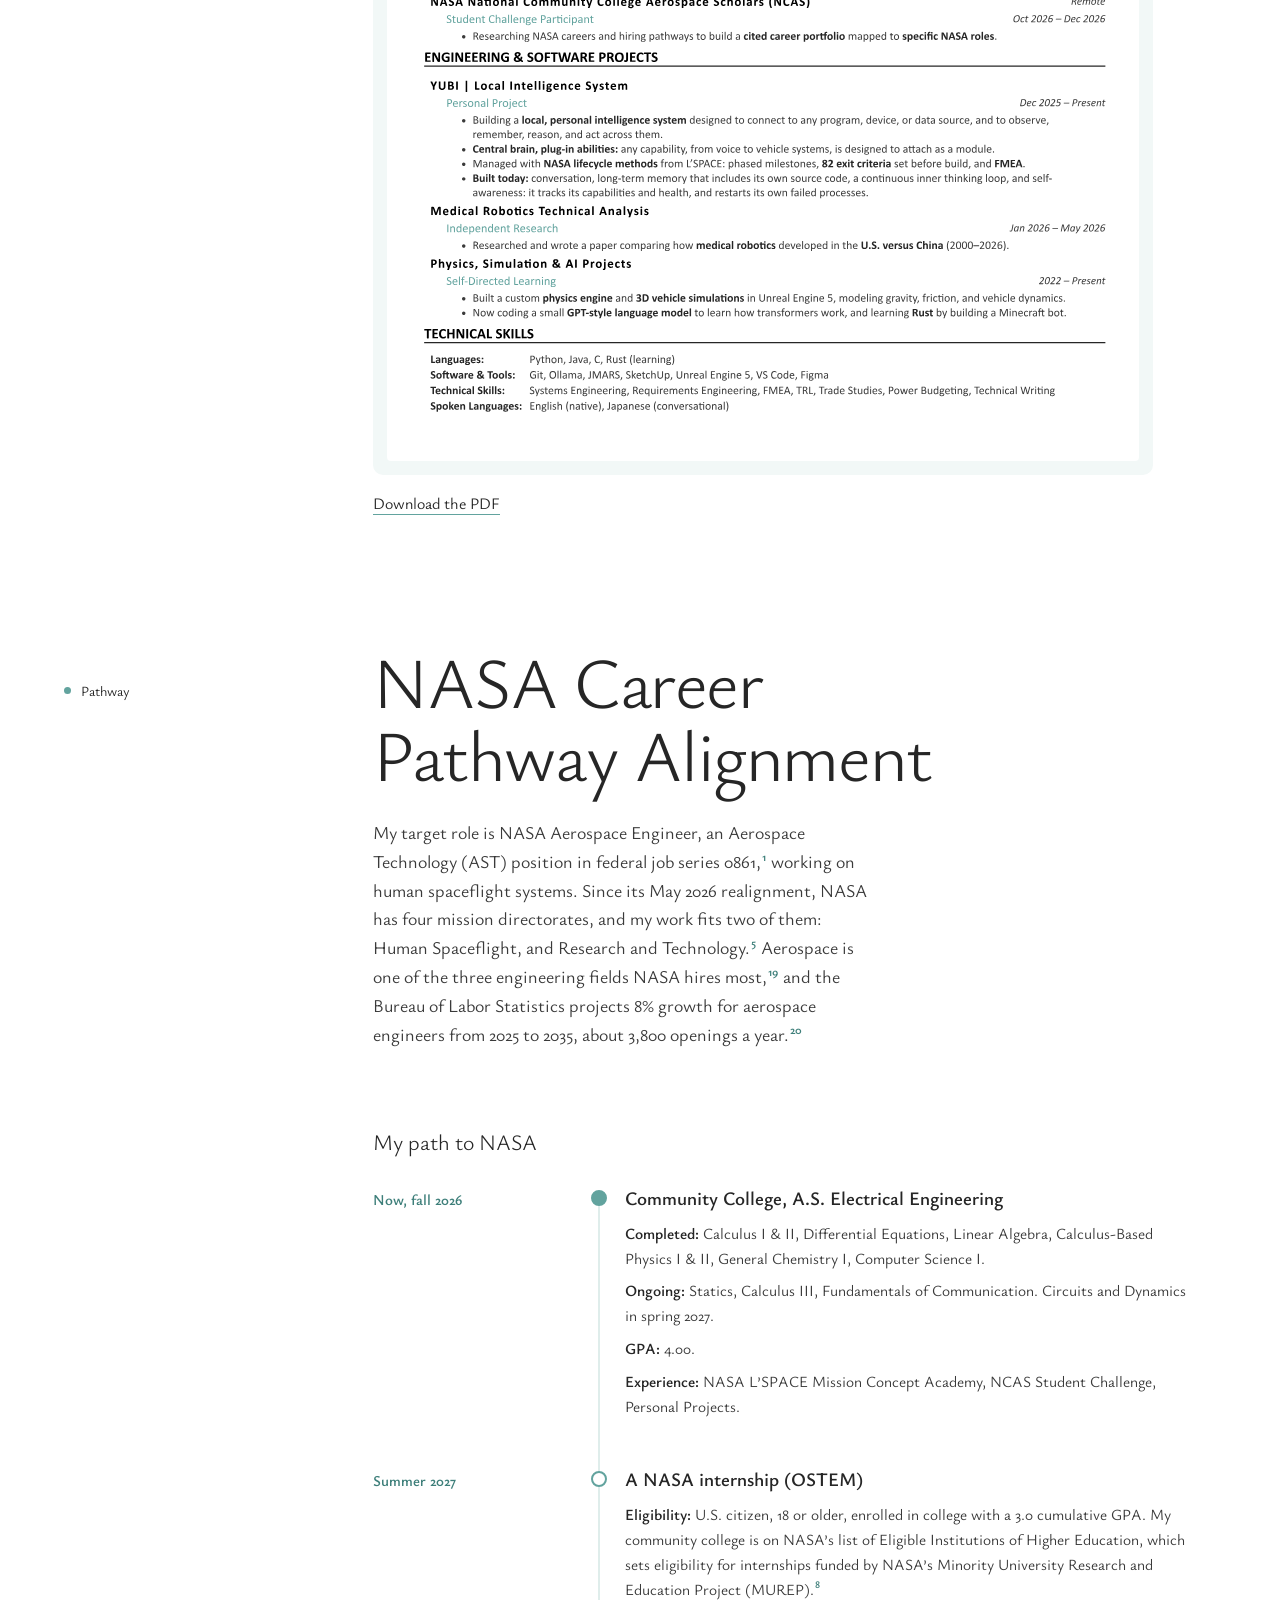
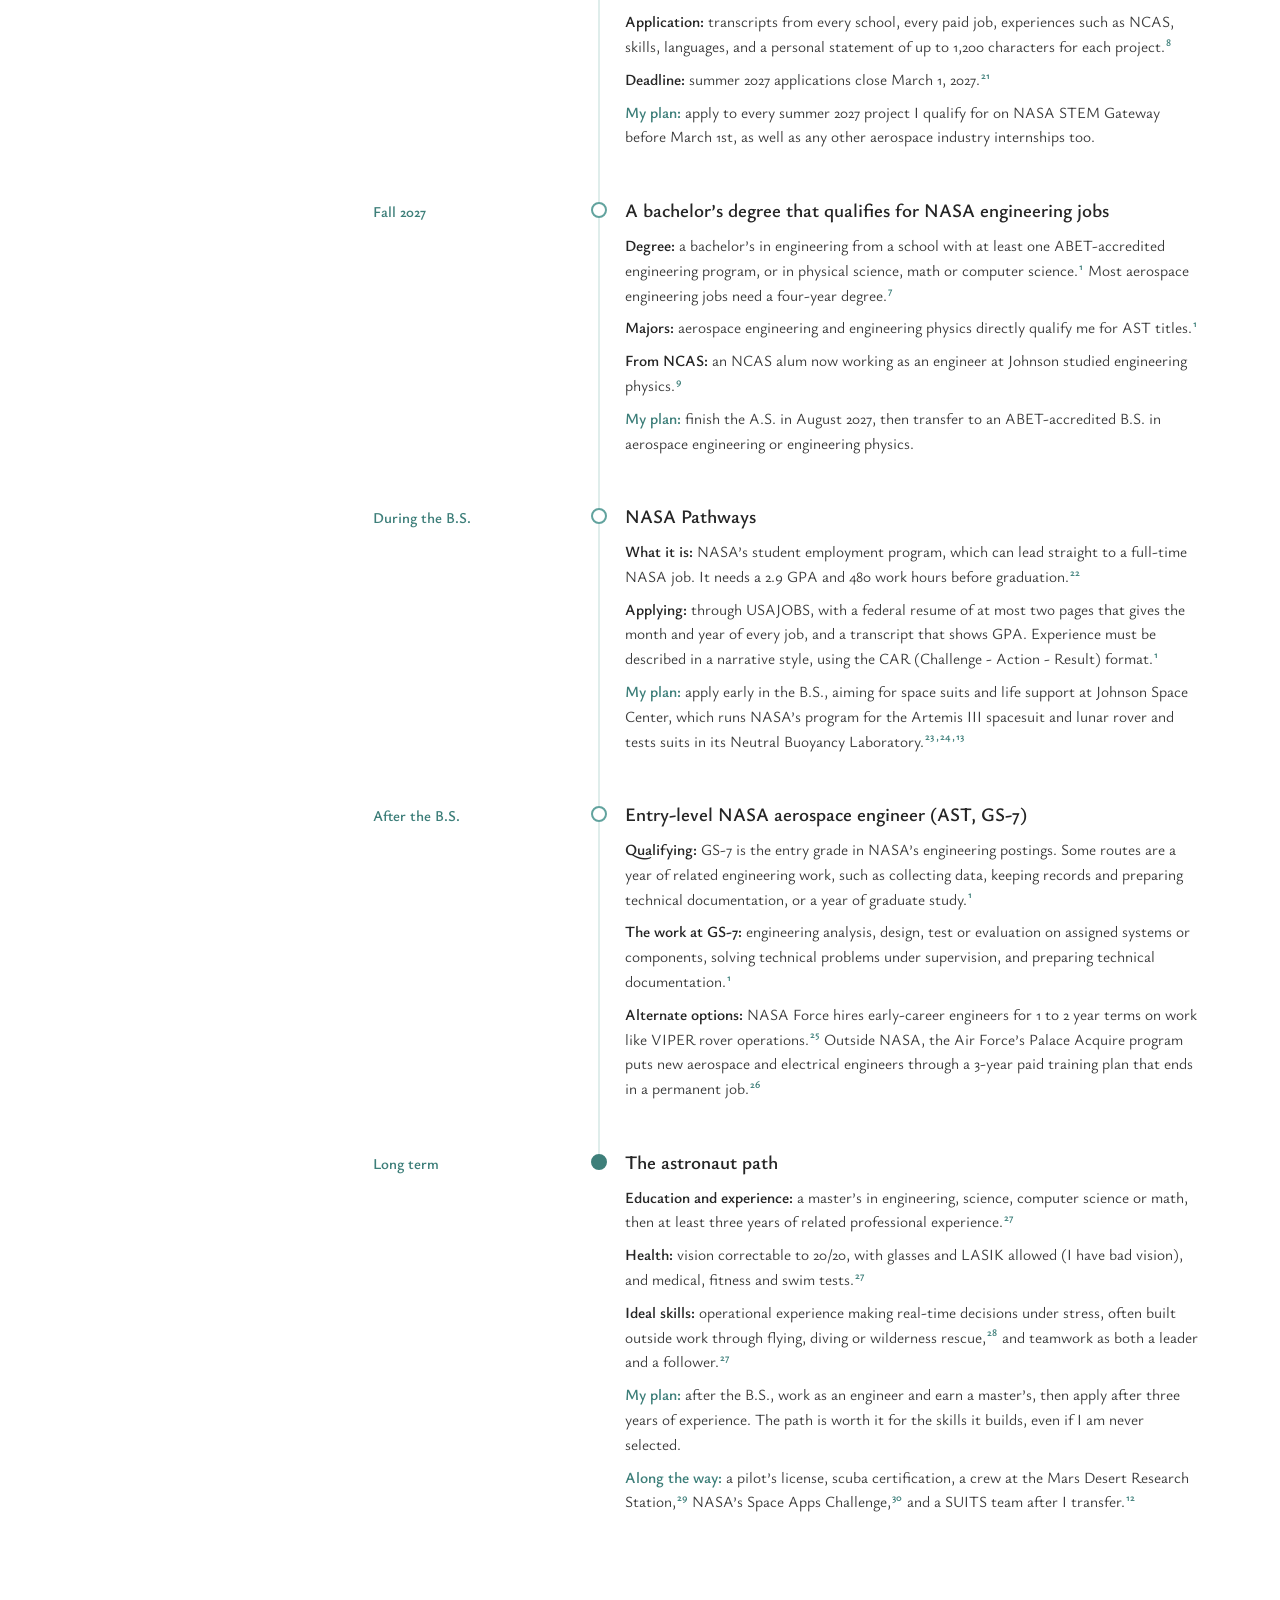
==== commit ac6fd529: "Add files via upload" ====
--- a/index.html
+++ b/index.html
@@ -11,7 +11,7 @@
 <link rel="icon" type="image/png" sizes="32x32" href="img/favicon-32.png">
 <link rel="icon" type="image/png" sizes="192x192" href="img/favicon-192.png">
 <link rel="apple-touch-icon" href="img/apple-touch-icon.png">
-<link rel="stylesheet" href="style.css?v=20261127c">
+<link rel="stylesheet" href="style.css?v=20261127d">
 </head>
 <body>
 <canvas id="stars" aria-hidden="true"></canvas>
@@ -42,7 +42,7 @@
       <p>Verto Education via Richard Bland College</p>
       <p>Columbia State Community College</p>
       <p>A.S. Electrical Engineering, 4.00 GPA</p>
-      <p>B.S. transfer, Fall 2027</p>
+      <p>B.S. transfer, fall 2027</p>
     </div>
     <div class="seeking">
       <p class="label">Career area</p>
@@ -61,7 +61,7 @@
   <div class="prose lead reveal">
     <p>I&rsquo;m an electrical engineering student at Columbia State Community College with a 4.00 GPA. My career goal is to become a NASA aerospace engineer<a class="cite" data-key="usajobs"></a> in astronautical systems: I want to design, build, test and use the systems that let people live and work in space.</p>
     <p>Calculus through differential equations, linear algebra, calculus-based physics, chemistry and statics give me the math and science behind spacecraft systems. In NASA&rsquo;s L&rsquo;SPACE Mission Concept Academy,<a class="cite" data-key="lspace"></a> I was the electrical engineer for a rover built to explore a cave on Mars with no nuclear power allowed. My power system carries it through 48 hours underground without sunlight. When the team lost 70% of its members, I helped keep the project on schedule and the team connected through the Preliminary Design Review. I&rsquo;ve carried what I learned from that program to my independent projects like YUBI, a local intelligence system.</p>
-    <p>This work matches where NASA is heading. The Moon Base, a Human Spaceflight Mission Directorate program, calls for surface power and autonomous robotics near the lunar South Pole,<a class="cite" data-key="moonbase"></a><a class="cite" data-key="hsmd"></a> and NASA&rsquo;s Research and Technology Mission Directorate is developing fission power for places sunlight can&rsquo;t reach.<a class="cite" data-key="directorates"></a><a class="cite" data-key="fsp"></a> Next, I apply for a summer 2027 internship through NASA&rsquo;s Office of STEM Engagement (OSTEM), finish my A.S. in summer 2027 and transfer to an ABET-accredited B.S. in Fall 2027.</p>
+    <p>This work matches where NASA is heading. The Moon Base, a Human Spaceflight Mission Directorate program, calls for surface power and autonomous robotics near the lunar South Pole,<a class="cite" data-key="moonbase"></a><a class="cite" data-key="hsmd"></a> and NASA&rsquo;s Research and Technology Mission Directorate is developing fission power for places sunlight can&rsquo;t reach.<a class="cite" data-key="directorates"></a><a class="cite" data-key="fsp"></a> Next, I&rsquo;ll apply for a summer 2027 internship through NASA&rsquo;s Office of STEM Engagement (OSTEM), finish my A.S. in summer 2027 and transfer to an ABET-accredited B.S. in fall 2027.</p>
     <!-- <p class="draft-note">Draft. I will rewrite this soon.</p> -->
   </div>
   </div>
@@ -72,14 +72,14 @@
   <p class="sec-label">Skills</p>
   <div class="sec-main">
   <h2 id="skills-title" class="display">Technical Skills</h2>
-  <p class="sec-intro reveal">Skills traced from experiences &amp; coursework to where I&rsquo;ve applied them and the NASA work they support.</p>
+  <p class="sec-intro reveal">Skills traced from experiences and coursework to where I&rsquo;ve applied them and the NASA work they support.</p>
   <div class="scroll reveal">
   <table class="skills-table">
     <thead><tr><th scope="col">Skill</th><th scope="col">Coursework or training</th><th scope="col">Where I applied it</th><th scope="col">NASA work it supports</th></tr></thead>
     <tbody>
       <tr><th scope="row">Engineering math and modeling</th><td><span class="course">Calculus I and II<span class="code">MATH 1910, 1920</span></span><span class="course">Linear Algebra<span class="code">MATH 2010</span></span><span class="course">Differential Equations<span class="code">MATH 2120</span></span><span class="course">Calculus III (in progress)<span class="code">MATH 2110</span></span></td><td>L&rsquo;SPACE energy model across a 47-sol mission</td><td>Mathematical models and analysis, a core aerospace engineer task<a class="cite" data-key="onet"></a>; guidance and navigation; an alum of NASA Community College Aerospace Scholars (NCAS), now interning at NASA&rsquo;s Ames Research Center, uses linear algebra to locate a lunar rover without GPS<a class="cite" data-key="oh2"></a></td></tr>
-      <tr><th scope="row">Power and circuits</th><td><span class="course">Calculus-Based Physics I and II<span class="code">PHYS 2110, 2120</span></span><span class="course">Circuits (Spring 2027)</span></td><td>Sized the rover&rsquo;s battery, solar array and dual-bus distribution, calculated power generation and met requirements through those calculations</td><td>Surface power for the Moon Base<a class="cite" data-key="moonbase"></a>; power between Moon Base elements, which another NCAS alum works on as an engineer at NASA&rsquo;s Johnson Space Center (JSC)<a class="cite" data-key="oh1"></a>; requirement planning and verification through modeling and simulation, as L&rsquo;SPACE taught us<a class="cite" data-key="lspacemtg"></a></td></tr>
-      <tr><th scope="row">Structural analysis</th><td><span class="course">Statics (in progress)<span class="code">ENGR 2110</span></span><span class="course">Dynamics (Spring 2027)</span></td><td>Truss bridge: CAD design, 3D printing, load testing</td><td>Stress tests on models and prototypes, an aerospace engineer task<a class="cite" data-key="onet"></a>; habitats and rovers for the Moon Base<a class="cite" data-key="moonbase"></a></td></tr>
+      <tr><th scope="row">Power and circuits</th><td><span class="course">Calculus-Based Physics I and II<span class="code">PHYS 2110, 2120</span></span><span class="course">Circuits (spring 2027)</span></td><td>Sized the rover&rsquo;s battery, solar array and dual-bus distribution, calculated power generation and met requirements through those calculations</td><td>Surface power for the Moon Base<a class="cite" data-key="moonbase"></a>; power between Moon Base elements, which another NCAS alum works on as an engineer at NASA&rsquo;s Johnson Space Center (JSC)<a class="cite" data-key="oh1"></a>; requirement planning and verification through modeling and simulation, as L&rsquo;SPACE taught us<a class="cite" data-key="lspacemtg"></a></td></tr>
+      <tr><th scope="row">Structural analysis</th><td><span class="course">Statics (in progress)<span class="code">ENGR 2110</span></span><span class="course">Dynamics (spring 2027)</span></td><td>Truss bridge: CAD design, 3D printing, load testing</td><td>Stress tests on models and prototypes, an aerospace engineer task<a class="cite" data-key="onet"></a>; habitats and rovers for the Moon Base<a class="cite" data-key="moonbase"></a></td></tr>
       <tr><th scope="row">Programming</th><td><span class="course">Computer Science I<span class="code">CISP 1010</span></span></td><td>YUBI, in Python; this website, in JS, CSS, HTML; other personal software projects (driving simulator, physics engine, Sales Hub, Spotify API, etc.)</td><td>Flight software and crew autonomy<a class="cite" data-key="astrobee"></a>; developing and testing autonomous systems is an aerospace engineer task<a class="cite" data-key="onet"></a>; both NASA engineers who spoke at an NCAS office hour named Python one of their most useful community college classes<a class="cite" data-key="oh1"></a>; useful in any field or mission, even UI for astronauts, like the spacewalk displays students design in NASA&rsquo;s Spacesuit User Interface Technologies for Students (SUITS) challenge,<a class="cite" data-key="suitsch"></a> and onboard computers</td></tr>
       <tr><th scope="row">Chemistry for spacecraft systems</th><td><span class="course">General Chemistry I<span class="code">CHEM 1110</span></span></td><td>Battery chemistry trade: lithium-ion against lithium-sulfur; basic material analysis of geological sites on Mars; chemistry lab work</td><td>Surface power for the Moon Base<a class="cite" data-key="moonbase"></a>; life support systems at Johnson Space Center<a class="cite" data-key="jscls"></a></td></tr>
       <tr><th scope="row">Systems engineering</th><td><span class="course">NASA mission life cycle and review procedures<a class="cite" data-key="lspace"></a><span class="code">L&rsquo;SPACE Mission Concept Academy training module</span></span><span class="course">NASA Systems Engineering Handbook<a class="cite" data-key="seh"></a><span class="code">L&rsquo;SPACE Mission Concept Academy resources</span></span></td><td>L&rsquo;SPACE: 78 requirements (System &amp; Subsystem), N² interface chart, four design reviews, mass &amp; power budgeting for rover</td><td>Systems engineering experience, assessed as program/project analysis in NASA&rsquo;s engineering job postings<a class="cite" data-key="usajobs"></a>; NASA&rsquo;s connection philosophies and interdisciplinary teaming, viewing things as a whole.<a class="cite" data-key="seh"></a></td></tr>
@@ -103,7 +103,7 @@
   <article class="exp" id="lspace" aria-labelledby="lspace-title">
     <header class="exp-head reveal">
       <img class="exp-logo" src="img/orpheus-logo.webp" alt="Team 3 Orpheus mission patch" width="251" height="320">
-      <h3 id="lspace-title" class="exp-title">Power system for a Mars cave rover</h3>
+      <h3 id="lspace-title" class="exp-title">Power system design for a Mars cave rover</h3>
       <span class="rule" aria-hidden="true"></span>
       <p class="exp-tag">NASA L&rsquo;SPACE, Electrical Engineer, Sep - Dec 2025</p>
     </header>
@@ -151,7 +151,7 @@
     <header class="exp-head reveal">
       <h3 id="hawaii-title" class="exp-title">Living and working off grid in Hawaii</h3>
       <span class="rule" aria-hidden="true"></span>
-      <p class="exp-tag">Verto Education, Hawaii Field Semester, Fall 2021</p>
+      <p class="exp-tag">Verto Education, Hawaii Field Semester, fall 2021</p>
     </header>
     <div class="board" data-g="hawaii">
       <div class="board-pin"><div class="board-stick">
@@ -165,7 +165,7 @@
         <p>I lived off grid in Kalapana, Hawaii, in screened cabins in the jungle an hour from the nearest city, learning from local Hawaiian families. As their guests we farmed in sacred valleys closed to outsiders, cleared the overgrown canal that waters one valley, and helped build an imu, an in-ground oven of lava rock and banana leaves, to cook a feast for a festival. I led hikes from the front or stayed back to carry anyone hurt or tired, organized and led a stargazing event for 100 students, and did community service for local Hawaiian families. I took thousands of photos for the group, which connected me to everyone, and one host family took me and two friends in as h&amacr;nai, the Hawaiian tradition of informally adopting someone into the family, while we looked after their kids.</p>
       </section>
       <section><h4>How it connects to NASA</h4>
-        <p>NASA lists teamwork and inclusion among its core values,<a class="cite" data-key="values"></a> and NCAS staff said teamwork and communication can come from any experience, not only a job.<a class="cite" data-key="oh2"></a> HI-SEAS, a Mars-simulation habitat on Mauna Loa on the island where I lived, has new NASA funding to resume its missions,<a class="cite" data-key="hiseas"></a> and NASA&rsquo;s own CHAPEA crews spend 378 days in a 3D-printed Mars habitat at Johnson.<a class="cite" data-key="chapea"></a> Hawaii gave me that at a small scale: a group living off grid, far from help, relying on each other and growing its own food, which NASA is researching for the Moon and Mars, where crops would supply food and oxygen.<a class="cite" data-key="crops"></a> Learning from the Hawaiian families, on their land and by their rules, taught me to listen first and work as part of someone else&rsquo;s team.</p>
+        <p>NASA lists teamwork and inclusion among its core values,<a class="cite" data-key="values"></a> and NCAS staff said teamwork and communication can come from any experience, not only a job.<a class="cite" data-key="oh2"></a> HI-SEAS, a Mars-simulation habitat on Mauna Loa on the island where I lived, has new NASA funding to resume its missions,<a class="cite" data-key="hiseas"></a> and NASA&rsquo;s own CHAPEA crews spend 378 days in a 3D-printed Mars habitat at Johnson.<a class="cite" data-key="chapea"></a> Hawaii was similar on a small scale: we lived off grid, far from help, and relied on each other. Learning from the Hawaiian families, on their land and by their rules, taught me to listen first and keep an open mind to someone else&rsquo;s methods and culture.</p>
       </section>
     </div>
   </article>
@@ -187,67 +187,129 @@
   <p class="sec-label">Pathway</p>
   <div class="sec-main">
   <h2 id="path-title" class="display">NASA Career Pathway Alignment</h2>
-  <p class="sec-intro reveal">Career area: aerospace engineering (astronautical systems). Target role: NASA Aerospace Engineer, an Aerospace Technology (AST) position in federal job series 0861, working on human spaceflight systems. Since its May 2026 realignment, NASA has four mission directorates: Human Spaceflight, Research and Technology, Science, and Mission Support. My work fits the first two.<a class="cite" data-key="directorates"></a> Aerospace is one of the three engineering fields NASA hires most.<a class="cite" data-key="engcareers"></a> Across the industry, the Bureau of Labor Statistics projects 8% growth for aerospace engineers from 2025 to 2035, about 3,800 openings a year; aerospace manufacturers employ 38% of them and the federal government 15%.<a class="cite" data-key="bls"></a></p>
-
-  <ol class="map reveal" id="map">
-    <li class="now">
-      <span class="when">Now, Fall 2026</span>
-      <span class="what">Columbia State, A.S. Electrical Engineering</span>
-      <span class="how">Statics, Calculus III and Communication in progress. L&rsquo;SPACE complete. NCAS Student Challenge.</span>
-    </li>
-    <li>
-      <span class="when">Short term, 2027</span>
-      <span class="what">Finish the A.S., intern at NASA, transfer</span>
-      <span class="how">Community college students qualify for OSTEM internships now, and NCAS makes me eligible for ones funded by NASA&rsquo;s Minority University Research and Education Project (MUREP).<a class="cite" data-key="oh2"></a> Summer 2027 applications close March 1, 2027.<a class="cite" data-key="ostem"></a> In the fall, a B.S. in aerospace engineering or engineering physics, both qualifying majors for NASA AST jobs.<a class="cite" data-key="usajobs"></a> An NCAS alum now working as an engineer at Johnson studied engineering physics.<a class="cite" data-key="oh1"></a></span>
-    </li>
-    <li>
-      <span class="when">Mid term, during the B.S.</span>
-      <span class="what">Pathways and more internships</span>
-      <span class="how">More paid internships,<a class="cite" data-key="ostem"></a> then NASA&rsquo;s Pathways internship program, a direct pipeline to a full-time NASA job. It needs a 2.9 GPA and 480 work hours before graduation, so I apply early in the B.S.<a class="cite" data-key="pathways"></a> Its spring 2027 openings at Johnson and Marshall took aerospace and electrical engineering majors.<a class="cite" data-key="pathwaysopps"></a> Target: space suits and life support at Johnson Space Center, which runs NASA&rsquo;s program for the Artemis III spacesuit and lunar rover and tests suits in its Neutral Buoyancy Laboratory.<a class="cite" data-key="suits"></a><a class="cite" data-key="eva"></a><a class="cite" data-key="jscls"></a></span>
-    </li>
-    <li class="goal">
-      <span class="when">Long term</span>
-      <span class="what">NASA aerospace engineer, then the astronaut path</span>
-      <span class="how">Build, test and live with space systems. Astronaut candidates need a STEM master&rsquo;s and three years of related professional experience.<a class="cite" data-key="astro"></a></span>
-    </li>
-  </ol>
+  <p class="sec-intro reveal">My target role is NASA Aerospace Engineer, an Aerospace Technology (AST) position in federal job series 0861,<a class="cite" data-key="usajobs"></a> working on human spaceflight systems. Since its May 2026 realignment, NASA has four mission directorates, and my work fits two of them: Human Spaceflight, and Research and Technology.<a class="cite" data-key="directorates"></a> Aerospace is one of the three engineering fields NASA hires most,<a class="cite" data-key="engcareers"></a> and the Bureau of Labor Statistics projects 8% growth for aerospace engineers from 2025 to 2035, about 3,800 openings a year.<a class="cite" data-key="bls"></a></p>
 
   <div class="reqs reveal">
-    <h3 class="h-sub">What NASA asks for, and my plan to meet it</h3>
-    <p class="reqs-intro">From NASA&rsquo;s latest engineering job announcement (November 2026), its open astronaut candidate posting, O*NET, and NASA&rsquo;s internship and Pathways pages.</p>
-    <div class="plan-list">
-      <div class="plan-head" aria-hidden="true"><span>What NASA asks for</span><span>My plan</span></div>
-      <div class="plan-row">
-        <div class="ask"><p class="ask-t">Degree</p><p>A bachelor&rsquo;s in engineering from a school with at least one ABET-accredited engineering program, or in physical science, math or computer science. Aerospace engineering and engineering physics qualify directly for AST titles; electrical engineering qualifies with nine semester hours in subjects such as mechanics, dynamics or thermodynamics.<a class="cite" data-key="usajobs"></a> NASA&rsquo;s spring 2027 Pathways openings took aerospace, aeronautical and astronautical majors for aerospace roles and electrical or electronics majors for electrical roles; engineering physics was listed only at the doctorate level.<a class="cite" data-key="pathwaysopps"></a> Most aerospace engineering jobs need a four-year degree.<a class="cite" data-key="onet"></a></p></div>
-        <p class="mine">Finish my A.S. in Electrical Engineering at Columbia State in August 2027, then transfer in Fall 2027 to an ABET-accredited B.S. in aerospace engineering or engineering physics. If I stay in electrical engineering, Statics and Dynamics count toward those mechanics hours.</p>
-      </div>
-      <div class="plan-row">
-        <div class="ask"><p class="ask-t">Entry level (GS-7)</p><p>GS-7 is the lowest grade on the federal pay scale in NASA&rsquo;s engineering postings. Most applicants qualify on GPA: 2.9 or better, or the upper third of the class. The other route is a year of engineering support work, such as collecting data, keeping records and preparing technical documentation.<a class="cite" data-key="usajobs"></a></p></div>
-        <p class="mine">4.00 GPA now; keep it above 2.9 through the B.S. On L&rsquo;SPACE I collected the power data, kept the budgets and wrote the requirements and review documents. Hands-on testing is what I still need, and NASA internships give it.</p>
-      </div>
-      <div class="plan-row">
-        <div class="ask"><p class="ask-t">Teamwork and reporting</p><p>Directing engineering staff and writing technical reports are core aerospace engineer tasks.<a class="cite" data-key="onet"></a> Senior AST engineers provide technical mentorship and discipline leadership.<a class="cite" data-key="usajobs"></a></p></div>
-        <p class="mine">On L&rsquo;SPACE I kept the team on schedule after 70% of it left and presented our design review. I&rsquo;m taking Fundamentals of Communication (COMM 2025) this semester.</p>
-      </div>
-      <div class="plan-row">
-        <div class="ask"><p class="ask-t">Applying</p><p>A federal resume of at most two pages, with the month and year of every job, and a transcript that shows GPA. Experience must be described in your own words.<a class="cite" data-key="usajobs"></a></p></div>
-        <p class="mine">Keep a two-page federal resume next to my one-page resume, and unofficial transcripts from every school ready to upload.</p>
-      </div>
-      <div class="plan-row">
-        <div class="ask"><p class="ask-t">A way in</p><p>OSTEM internships are paid and need U.S. citizenship and a 3.0 GPA; summer 2027 applications close March 1, 2027.<a class="cite" data-key="ostem"></a> Community college students are eligible, and NCAS participants qualify for MUREP-funded internships.<a class="cite" data-key="oh2"></a> Pathways leads directly to full-time jobs.<a class="cite" data-key="pathways"></a> NASA Force, a NASA hiring program, brings in early-career engineers on 1 to 2 year terms for work like VIPER rover operations.<a class="cite" data-key="nasaforce"></a> Outside NASA, the Air Force&rsquo;s Palace Acquire program hires new aerospace and electrical engineers into a 3-year paid training plan that ends in a permanent job.<a class="cite" data-key="palace"></a></p></div>
-        <p class="mine">Apply to every summer 2027 OSTEM project I qualify for on NASA STEM Gateway, NASA&rsquo;s internship application site, before the March 1 deadline, and name NCAS in each one. Apply to Pathways on USAJOBS early in the B.S., and NASA Force after it.</p>
-      </div>
-      <div class="plan-row">
-        <div class="ask"><p class="ask-t">Astronaut path, long term</p><p>A master&rsquo;s in engineering, science, computer science or math, at least three years of related professional experience after it, vision correctable to 20/20, and medical, fitness and swim tests. NASA&rsquo;s open astronaut candidate posting closes December 3, 2026, and the next class is expected in fall 2027.<a class="cite" data-key="astro"></a></p></div>
-        <p class="mine">After the B.S., work as an engineer, earn a master&rsquo;s, then apply.</p>
-      </div>
-    </div>
-  </div>
-
-  <div class="research reveal">
-    <h3 class="h-sub">How I researched this path</h3>
-    <p>NCAS gave me the starting points: two office hours with NASA engineers, OSTEM&rsquo;s internship coordinator and an NCAS alum at Ames,<a class="cite" data-key="oh1"></a><a class="cite" data-key="oh2"></a> the astronaut Q&amp;A from the space station,<a class="cite" data-key="issqa"></a> O*NET<a class="cite" data-key="onet"></a> and NASA&rsquo;s career pages.<a class="cite" data-key="engcareers"></a></p>
-    <p>From there I went to the primary sources: NASA&rsquo;s job announcements on USAJOBS, from the November 2026 engineering notice to the open astronaut candidate posting;<a class="cite" data-key="usajobs"></a><a class="cite" data-key="astro"></a> its spring 2027 Pathways openings by major;<a class="cite" data-key="pathwaysopps"></a> and the program pages for the missions my work connects to, from the Moon Base and its fission power to the Artemis III spacesuit and CHAPEA.<a class="cite" data-key="moonbase"></a><a class="cite" data-key="fsp"></a><a class="cite" data-key="suits"></a><a class="cite" data-key="chapea"></a> Outside NASA, I used the Bureau of Labor Statistics outlook for aerospace engineers<a class="cite" data-key="bls"></a> and checked engineering jobs open at other agencies, such as the Air Force&rsquo;s Palace Acquire program.<a class="cite" data-key="palace"></a></p>
+    <h3 class="h-sub">My path to NASA</h3>
+    <ol class="pa">
+      <li class="now">
+        <p class="pa-when">Now, fall 2026</p>
+        <div class="pa-body">
+          <h4 class="pa-t">Community College, A.S. Electrical Engineering</h4>
+          <ul>
+            <li>
+              <b>Completed:</b> Calculus I & II, Differential Equations, Linear Algebra, Calculus-Based Physics I & II, General Chemistry I, Computer Science I.
+            </li>
+            <li>
+              <b>Ongoing:</b> Statics, Calculus III, Fundamentals of Communication. Circuits and Dynamics in spring 2027.
+            </li>
+            <li>
+              <b>GPA:</b> 4.00.
+            </li>
+            <li>
+              <b>Experience:</b> NASA L&rsquo;SPACE Mission Concept Academy, NCAS Student Challenge, Personal Projects.
+            </li>
+          </ul>
+        </div>
+      </li>
+      <li>
+        <p class="pa-when">Summer 2027</p>
+        <div class="pa-body">
+          <h4 class="pa-t">A NASA internship (OSTEM)</h4>
+          <ul>
+            <li>
+              <b>Eligibility:</b> U.S. citizen, 18 or older, enrolled in college with a 3.0 cumulative GPA. My community college is on NASA&rsquo;s list of Eligible Institutions of Higher Education, which sets eligibility for internships funded by NASA&rsquo;s Minority University Research and Education Project (MUREP).<a class="cite" data-key="oh2"></a>
+            </li>
+            <li>
+              <b>Application:</b> transcripts from every school, every paid job, experiences such as NCAS, skills, languages, and a personal statement of up to 1,200 characters for each project.<a class="cite" data-key="oh2"></a>
+            </li>
+            <li>
+              <b>Deadline:</b> summer 2027 applications close March 1, 2027.<a class="cite" data-key="ostem"></a>
+            </li>
+            <li class="plan">
+              <b>My plan:</b> apply to every summer 2027 project I qualify for on NASA STEM Gateway before March 1st, as well as any other aerospace industry internships too.
+            </li>
+          </ul>
+        </div>
+      </li>
+      <li>
+        <p class="pa-when">Fall 2027</p>
+        <div class="pa-body">
+          <h4 class="pa-t">A bachelor&rsquo;s degree that qualifies for NASA engineering jobs</h4>
+          <ul>
+            <li>
+              <b>Degree:</b> a bachelor&rsquo;s in engineering from a school with at least one ABET-accredited engineering program, or in physical science, math or computer science.<a class="cite" data-key="usajobs"></a> Most aerospace engineering jobs need a four-year degree.<a class="cite" data-key="onet"></a>
+            </li>
+            <li>
+              <b>Majors:</b> aerospace engineering and engineering physics directly qualify me for AST titles.<a class="cite" data-key="usajobs"></a>
+            </li>
+            <li>
+              <b>From NCAS:</b> an NCAS alum now working as an engineer at Johnson studied engineering physics.<a class="cite" data-key="oh1"></a>
+            </li>
+            <li class="plan">
+              <b>My plan:</b> finish the A.S. in August 2027, then transfer to an ABET-accredited B.S. in aerospace engineering or engineering physics.
+            </li>
+          </ul>
+        </div>
+      </li>
+      <li>
+        <p class="pa-when">During the B.S.</p>
+        <div class="pa-body">
+          <h4 class="pa-t">NASA Pathways</h4>
+          <ul>
+            <li>
+              <b>What it is:</b> NASA&rsquo;s student employment program, which can lead straight to a full-time NASA job. It needs a 2.9 GPA and 480 work hours before graduation.<a class="cite" data-key="pathways"></a>
+            </li>
+            <li>
+              <b>Applying:</b> through USAJOBS, with a federal resume of at most two pages that gives the month and year of every job, and a transcript that shows GPA. Experience must be described in a narrative style, using the CAR (Challenge - Action - Result) format.<a class="cite" data-key="usajobs"></a>
+            </li>
+            <li class="plan">
+              <b>My plan:</b> apply early in the B.S., aiming for space suits and life support at Johnson Space Center, which runs NASA&rsquo;s program for the Artemis III spacesuit and lunar rover and tests suits in its Neutral Buoyancy Laboratory.<a class="cite" data-key="suits"></a><a class="cite" data-key="eva"></a><a class="cite" data-key="jscls"></a>
+            </li>
+          </ul>
+        </div>
+      </li>
+      <li>
+        <p class="pa-when">After the B.S.</p>
+        <div class="pa-body">
+          <h4 class="pa-t">Entry-level NASA aerospace engineer (AST, GS-7)</h4>
+          <ul>
+            <li>
+              <b>Qualifying:</b> GS-7 is the entry grade in NASA&rsquo;s engineering postings. Some routes are a year of related engineering work, such as collecting data, keeping records and preparing technical documentation, or a year of graduate study.<a class="cite" data-key="usajobs"></a>
+            </li>
+            <li>
+              <b>The work at GS-7:</b> engineering analysis, design, test or evaluation on assigned systems or components, solving technical problems under supervision, and preparing technical documentation.<a class="cite" data-key="usajobs"></a>
+            </li>
+            <li>
+              <b>Alternate options:</b> NASA Force hires early-career engineers for 1 to 2 year terms on work like VIPER rover operations.<a class="cite" data-key="nasaforce"></a> Outside NASA, the Air Force&rsquo;s Palace Acquire program puts new aerospace and electrical engineers through a 3-year paid training plan that ends in a permanent job.<a class="cite" data-key="palace"></a>
+            </li>
+          </ul>
+        </div>
+      </li>
+      <li class="goal">
+        <p class="pa-when">Long term</p>
+        <div class="pa-body">
+          <h4 class="pa-t">The astronaut path</h4>
+          <ul>
+            <li>
+              <b>Education and experience:</b> a master&rsquo;s in engineering, science, computer science or math, then at least three years of related professional experience.<a class="cite" data-key="astro"></a>
+            </li>
+            <li>
+              <b>Health:</b> vision correctable to 20/20, with glasses and LASIK allowed (I have bad vision), and medical, fitness and swim tests.<a class="cite" data-key="astro"></a>
+            </li>
+            <li>
+              <b>Ideal skills:</b> operational experience making real-time decisions under stress, often built outside work through flying, diving or wilderness rescue,<a class="cite" data-key="natgeo"></a> and teamwork as both a leader and a follower.<a class="cite" data-key="astro"></a>
+            </li>
+            <li class="plan">
+              <b>My plan:</b> after the B.S., work as an engineer and earn a master&rsquo;s, then apply after three years of experience. The path is worth it for the skills it builds, even if I am never selected.
+            </li>
+            <li class="plan">
+              <b>Along the way:</b> a pilot&rsquo;s license, scuba certification, a crew at the Mars Desert Research Station,<a class="cite" data-key="mdrs"></a> NASA&rsquo;s Space Apps Challenge,<a class="cite" data-key="spaceapps"></a> and a SUITS team after I transfer.<a class="cite" data-key="suitsch"></a>
+            </li>
+          </ul>
+        </div>
+      </li>
+    </ol>
   </div>
   </div>
 </section>
@@ -264,8 +326,8 @@
 
 <footer class="foot wrap">
   <span>Thomas (Mac) Doom, 2026. NCAS Student Challenge career portfolio.</span>
-  <span><a href="mailto:macdoom615@gmail.com">macdoom615@gmail.com</a> | <a href="https://www.linkedin.com/in/macdoom" rel="noopener">linkedin.com/in/macdoom</a></span>
-  <span>Service module drawn in text from NASA's 3D model of the International Space Station (NASA 3D Resources, no copyright).</span>
+  <span><a href="mailto:macdoom615@gmail.com">macdoom615@gmail.com</a> | <a href="https://www.linkedin.com/in/macdoom" rel="noopener">linkedin.com/in/macdoom</a> | <a href="https://thomasdoom.github.io/">thomasdoom.github.io</a></span>
+  <span>Service module drawn in text from NASA&rsquo;s 3D model of the International Space Station (NASA 3D Resources, no copyright).</span>
 </footer>
 
 <div class="gallery" id="gallery" role="dialog" aria-modal="true" aria-label="Project gallery">
@@ -590,14 +652,14 @@
       {
         "label": "Demo",
         "pw": 958,
-        "cap": "[placeholder]",
+        "cap": "A showcase mixing YUBI’s current features and its future vision.",
         "items": [
           {
             "video": true,
             "src": "video/yubi-demo.mp4",
             "poster": "img/yubi-demo-poster.jpg",
             "psrc": "img/yubi-demo-poster.jpg",
-            "cap": "[placeholder]",
+            "cap": "Showcase demo.",
             "alt": "YUBI demo video",
             "ar": "16/9",
             "x": 24,
@@ -618,11 +680,11 @@
       {
         "label": "Valley fieldwork",
         "pw": 798,
-        "cap": "[placeholder]",
+        "cap": "Invited into a sacred valley to help a Hawaiian family living there.",
         "items": [
           {
             "src": "img/hawaii-rainbow.jpg",
-            "cap": "[placeholder]",
+            "cap": "Arrived early at the top of the valley and caught a double rainbow.",
             "alt": "A double rainbow over the valley, seen from the top",
             "ar": "2049/1536",
             "x": 24,
@@ -639,7 +701,7 @@
           },
           {
             "src": "img/hawaii-valley-road.jpg",
-            "cap": "[placeholder]",
+            "cap": "A steep, mile-long road down into the valley, at a 25% average grade.",
             "alt": "Two students walking down the steep road into the valley",
             "ar": "1536/2049",
             "x": 395,
@@ -655,7 +717,7 @@
           },
           {
             "src": "img/hawaii-valley-floor.jpg",
-            "cap": "[placeholder]",
+            "cap": "Halfway into the hike. Bottom of the valley looking inland.",
             "alt": "Looking inland from the valley floor under storm clouds",
             "ar": "1536/2498",
             "x": 610,
@@ -671,7 +733,7 @@
           },
           {
             "src": "img/hawaii-valley-crossing.jpg",
-            "cap": "[placeholder]",
+            "cap": "Had to cross many sections of the stream to reach our location. Crystal clear waters.",
             "alt": "Students wading across a stream on the hike to a family's home",
             "ar": "2049/1536",
             "x": 24,
@@ -687,8 +749,8 @@
           },
           {
             "src": "img/hawaii-valley-falls.jpg",
-            "cap": "[placeholder]",
-            "alt": "Mac crouched on the road, looking at a waterfall on the valley wall",
+            "cap": "Cool picture of me at the bottom of the steep road. This waterfall is the beginning of the stream running through the valley to the ocean.",
+            "alt": "Me crouched on the road, looking at a waterfall on the valley wall",
             "ar": "864/1912",
             "x": 347,
             "y": 309,
@@ -703,8 +765,8 @@
           },
           {
             "src": "img/hawaii-valley-debris.jpg",
-            "cap": "[placeholder]",
-            "alt": "Mac and a classmate carrying debris out from the fieldwork",
+            "cap": "Cleanup after working in the valley!",
+            "alt": "Me and a classmate carrying debris out from the fieldwork",
             "ar": "2049/1536",
             "x": 467,
             "y": 302,
@@ -723,11 +785,11 @@
       {
         "label": "The imu",
         "pw": 682,
-        "cap": "[placeholder]",
+        "cap": "Group of students gathered to prepare a feast for a festival using traditional Hawaiian cooking methods.",
         "items": [
           {
             "src": "img/hawaii-taro.jpg",
-            "cap": "[placeholder]",
+            "cap": "Peeling and cleaning taro, an ingredient used in traditional Hawaiian foods.",
             "alt": "Students peeling and cleaning taro in tubs of water",
             "ar": "1537/2049",
             "x": 24,
@@ -744,7 +806,7 @@
           },
           {
             "src": "img/hawaii-imu-group.jpg",
-            "cap": "[placeholder]",
+            "cap": "A group picture of everyone working on the imu!",
             "alt": "The group around the imu as the fire takes under the lava rocks",
             "ar": "2049/1537",
             "x": 263,
@@ -761,7 +823,7 @@
           },
           {
             "src": "img/hawaii-imu-stones.jpg",
-            "cap": "[placeholder]",
+            "cap": "This is an imu we made, a handmade ‘oven’ of sorts, using lava rocks, wood, banana leaves and tarps to hold in the heat to cook the food.",
             "alt": "Lava rocks stacked over wood for the imu base",
             "ar": "1537/870",
             "x": 24,
@@ -777,7 +839,7 @@
           },
           {
             "src": "img/hawaii-tent.jpg",
-            "cap": "[placeholder]",
+            "cap": "Setting up a tent for the food prep work since it was raining.",
             "alt": "Students raising a tent for the cooking prep",
             "ar": "2049/1536",
             "x": 392,
@@ -796,12 +858,12 @@
       {
         "label": "Field trips",
         "pw": 724,
-        "cap": "[placeholder]",
+        "cap": "Excursions and adventures.",
         "items": [
           {
             "src": "img/hawaii-lava-tube.jpg",
-            "cap": "[placeholder]",
-            "alt": "Mac walking through a lava tube",
+            "cap": "Lava tube we were able to walk through. This experience helped me with L’SPACE, since the objective was Mars lava tubes.",
+            "alt": "Me walking through a lava tube",
             "ar": "1536/2049",
             "x": 24,
             "y": 26,
@@ -816,7 +878,7 @@
           },
           {
             "src": "img/hawaii-guide-trail.jpg",
-            "cap": "[placeholder]",
+            "cap": "A local Hawaiian family guiding us along a fishing trail. A spiritual song and dance was performed before entering the land.",
             "alt": "Our Hawaiian guide on a traditional coastal trail of lava rock",
             "ar": "1536/2049",
             "x": 231,
@@ -832,7 +894,7 @@
           },
           {
             "src": "img/hawaii-carver.jpg",
-            "cap": "[placeholder]",
+            "cap": "A national park on the main island showing the history of Hawaiian culture.",
             "alt": "Students watching a carver at work in a thatched hale at a national park",
             "ar": "2049/1984",
             "x": 438,
@@ -848,7 +910,7 @@
           },
           {
             "src": "img/hawaii-desalination.jpg",
-            "cap": "[placeholder]",
+            "cap": "A desalination plant we visited, where we got a lecture on its processes.",
             "alt": "Walking the grounds of a water desalination plant",
             "ar": "2049/1536",
             "x": 24,
@@ -864,7 +926,7 @@
           },
           {
             "src": "img/hawaii-manta-night.jpg",
-            "cap": "[placeholder]",
+            "cap": "Swimming with manta rays during the rare blood moon in 2021.",
             "alt": "Dive boats lit up at night for the manta ray swim",
             "ar": "2049/1536",
             "x": 362,
@@ -883,12 +945,12 @@
       {
         "label": "Exploring",
         "pw": 877,
-        "cap": "[placeholder]",
+        "cap": "Adventuring and personal exploration.",
         "items": [
           {
             "src": "img/hawaii-coastline.jpg",
-            "cap": "[placeholder]",
-            "alt": "Mac on the rocky coastline near campus",
+            "cap": "I was the main trailblazer for the coastal hiking spots near campus, exploring miles around to find the best spots.",
+            "alt": "Me on the rocky coastline near campus",
             "ar": "2049/1536",
             "x": 24,
             "y": 26,
@@ -903,8 +965,8 @@
           },
           {
             "src": "img/hawaii-cliff-edge.jpg",
-            "cap": "[placeholder]",
-            "alt": "Mac standing at the edge of a sea cliff",
+            "cap": "I always found myself standing on the edge of cliffs, allowing for some pretty cool pictures!",
+            "alt": "Me standing at the edge of a sea cliff",
             "ar": "1206/2208",
             "x": 327,
             "y": 21,
@@ -919,8 +981,8 @@
           },
           {
             "src": "img/hawaii-crater.jpg",
-            "cap": "[placeholder]",
-            "alt": "Mac's selfie at the edge of a volcanic crater",
+            "cap": "Exploring the crater at the Kīlauea volcano.",
+            "alt": "My selfie at the edge of a volcanic crater",
             "ar": "2208/1206",
             "x": 460,
             "y": 28,
@@ -935,7 +997,7 @@
           },
           {
             "src": "img/hawaii-pololu-coast.jpg",
-            "cap": "[placeholder]",
+            "cap": "Another sacred valley we were fortunate to explore, with the most stunning beaches and landscape.",
             "alt": "Black sand beach and sea cliffs from halfway down the valley trail",
             "ar": "1536/2049",
             "x": 24,
@@ -951,8 +1013,8 @@
           },
           {
             "src": "img/hawaii-pololu-river.jpg",
-            "cap": "[placeholder]",
-            "alt": "Mac looking up the valley from beside the river",
+            "cap": "The same sacred valley. Incredible atmosphere. I was taken aback throughout the whole experience.",
+            "alt": "Me looking up the valley from beside the river",
             "ar": "1537/2049",
             "x": 251,
             "y": 258,
@@ -967,7 +1029,7 @@
           },
           {
             "src": "img/hawaii-sunset.jpg",
-            "cap": "[placeholder]",
+            "cap": "The prettiest sunset of the semester happened to be on my birthday!",
             "alt": "A purple and pink sunset over the trees",
             "ar": "2049/1536",
             "x": 478,
@@ -987,9 +1049,9 @@
   }
 };
 </script>
-<script src="refs.js?v=20261127c"></script>
-<script src="ascii-src.js?v=20261127c"></script>
-<script src="main.js?v=20261127c"></script>
-<script src="cursor.js?v=20261127c"></script>
+<script src="refs.js?v=20261127d"></script>
+<script src="ascii-src.js?v=20261127d"></script>
+<script src="main.js?v=20261127d"></script>
+<script src="cursor.js?v=20261127d"></script>
 </body>
 </html>
--- a/style.css
+++ b/style.css
@@ -594,7 +594,6 @@
   #path{break-before:page !important;margin-top:0 !important}
   #path .sec-intro{break-after:avoid}
   #path .map{break-inside:avoid}
-  .reqs{break-before:page}
   .reqs .h-sub{margin-top:0}
   .reqs .h-sub,.reqs-intro,.plan-head{break-after:avoid}
   .plan-head + .plan-row{break-before:avoid}
@@ -609,7 +608,7 @@
   .seek-actions a,#resume a.link{color:var(--deep) !important;text-decoration:underline}
   .foot{display:block !important;margin-top:14pt;font-size:8.5pt;color:#555}
   .foot span{display:block}
-  #ref-list a{color:var(--deep);word-break:break-all}
+  #ref-list a{color:var(--deep);overflow-wrap:anywhere}
   a.cite{color:var(--deep) !important}
 }
 
@@ -647,3 +646,39 @@
 [data-hover]{will-change:transform}
 [data-hover]>[data-hover-bounds]{position:absolute;inset:-10px -14px}
 .btn.kc-held{background:#2c5f5b}                          /* darker shade of --deep while the cursor holds it */
+
+/* pathway: one timeline from now to the long-term goal; requirements on every step, my plan where I have one */
+.pa{list-style:none;margin:26px 0 0;padding:0}
+.pa > li{display:grid;grid-template-columns:var(--pk,190px) minmax(0,1fr);gap:var(--gap);position:relative}
+.pa-when{color:var(--deep);font-weight:600;font-size:15px;padding-top:3px}
+.pa-body{position:relative;padding:0 0 40px 34px}
+.pa > li:last-child .pa-body{padding-bottom:0}
+.pa-body::before{content:"";position:absolute;left:7px;top:6px;bottom:-6px;width:2px;background:var(--band)}
+.pa > li:last-child .pa-body::before{display:none}
+.pa-body::after{content:"";position:absolute;left:0;top:5px;width:16px;height:16px;border-radius:50%;box-sizing:border-box;background:var(--paper);border:2px solid var(--teal)}
+.pa > li.goal .pa-body::after{border-color:var(--deep);background:var(--deep)}
+.pa-t{font-size:19px;font-weight:600;color:var(--ink);line-height:1.35;margin:0 0 10px}
+.pa ul{list-style:none;margin:0;padding:0;max-width:72ch}
+.pa ul li{color:var(--body);font-size:15.5px;line-height:1.6;margin:0 0 8px}
+.pa ul li b{color:var(--ink);font-weight:600}
+@media screen and (max-width:760px){
+  .pa > li{grid-template-columns:1fr;row-gap:0}
+  .pa-when{padding:0 0 4px 34px}
+  .pa-body::before{top:-22px}
+  .pa > li:first-child .pa-body::before{top:6px}
+  .pa-body::after{top:-21px}
+}
+@media print{
+  .research{break-inside:avoid}
+  .pa{margin-top:6pt}
+  .pa > li{--pk:1.25in;break-inside:avoid}
+  .pa-when{font-size:9.5pt;padding-top:1pt}
+  .pa-body{padding:0 0 10pt 18pt}
+  .pa-body::before{left:4pt;width:1.5pt;top:4pt;-webkit-print-color-adjust:exact;print-color-adjust:exact}
+  .pa-body::after{width:10pt;height:10pt;top:1.5pt;border-width:1.5pt;-webkit-print-color-adjust:exact;print-color-adjust:exact}
+  .pa-t{font-size:11pt;margin-bottom:3pt}
+  .pa ul li{font-size:9.5pt;line-height:1.4;margin-bottom:2pt}
+}
+
+.pa > li.now .pa-body::after{background:var(--teal);border-color:var(--teal)}
+.pa ul li.plan b{color:var(--deep)}
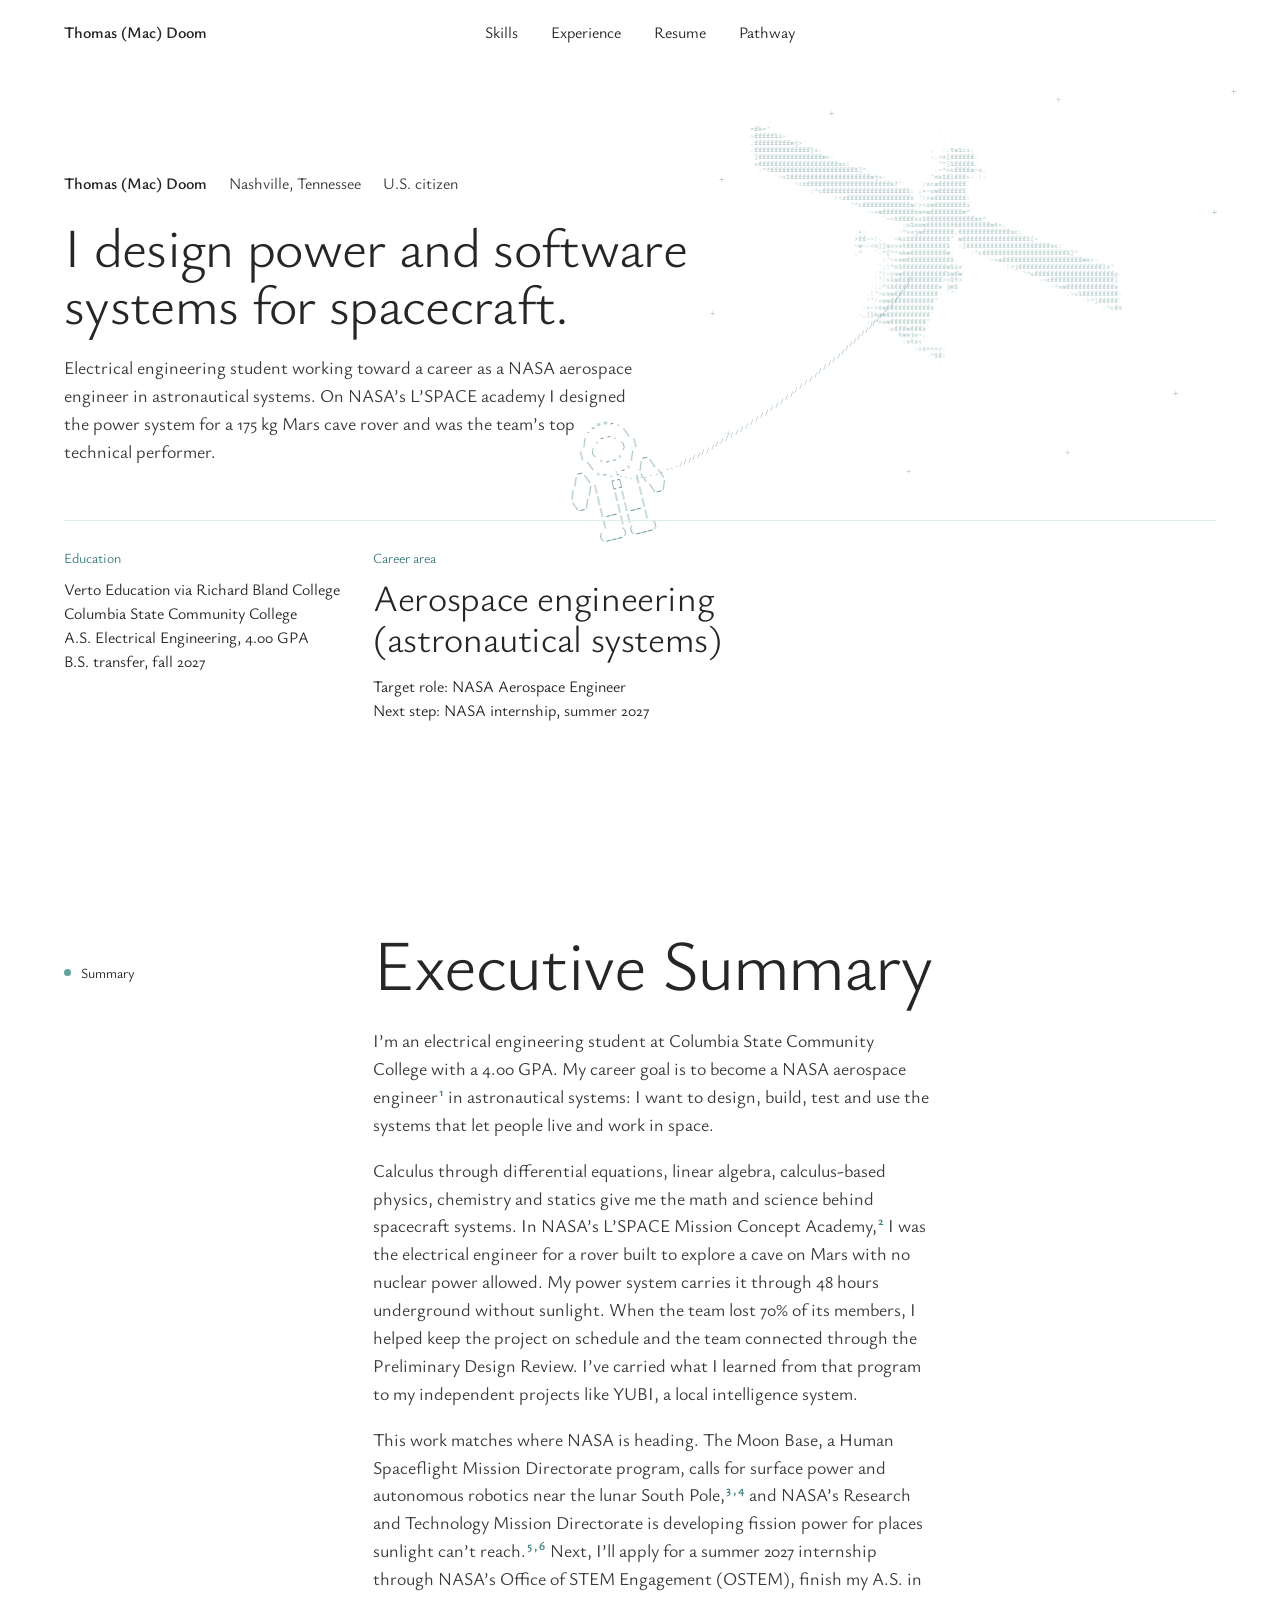
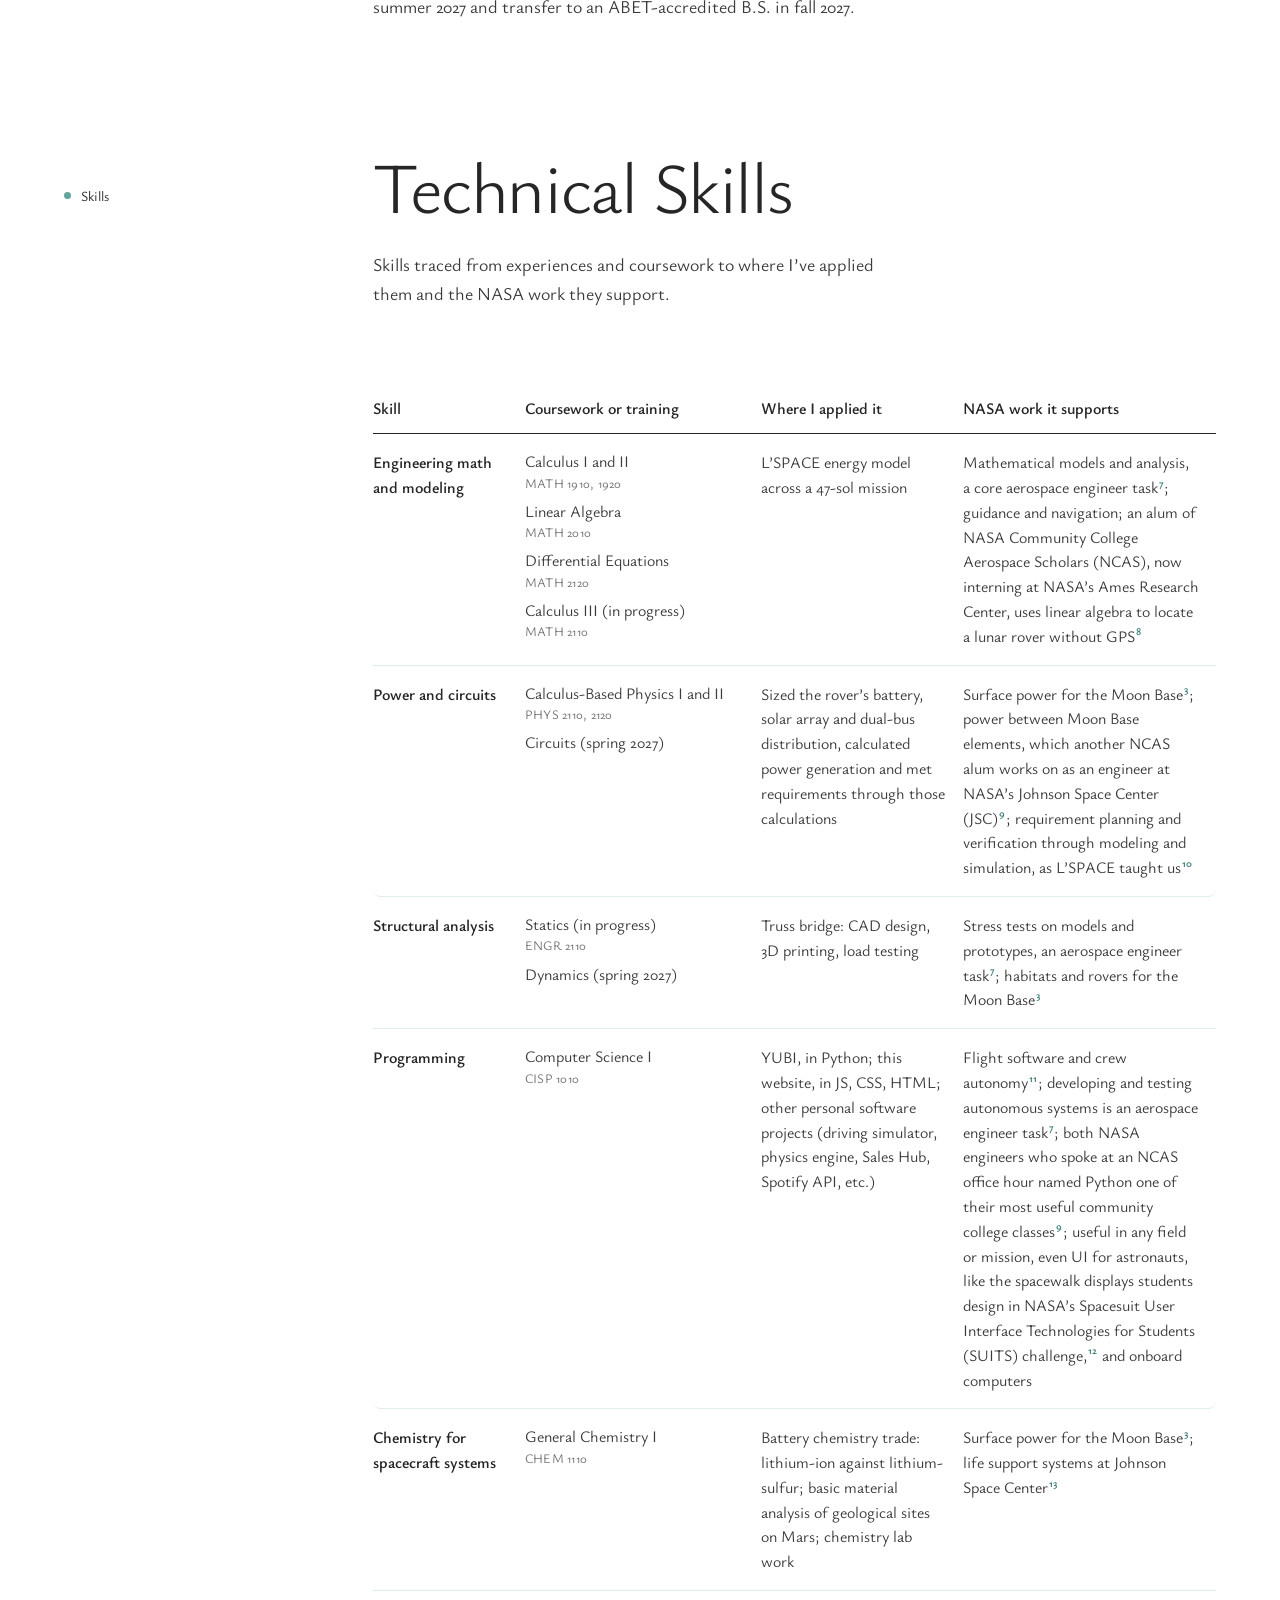
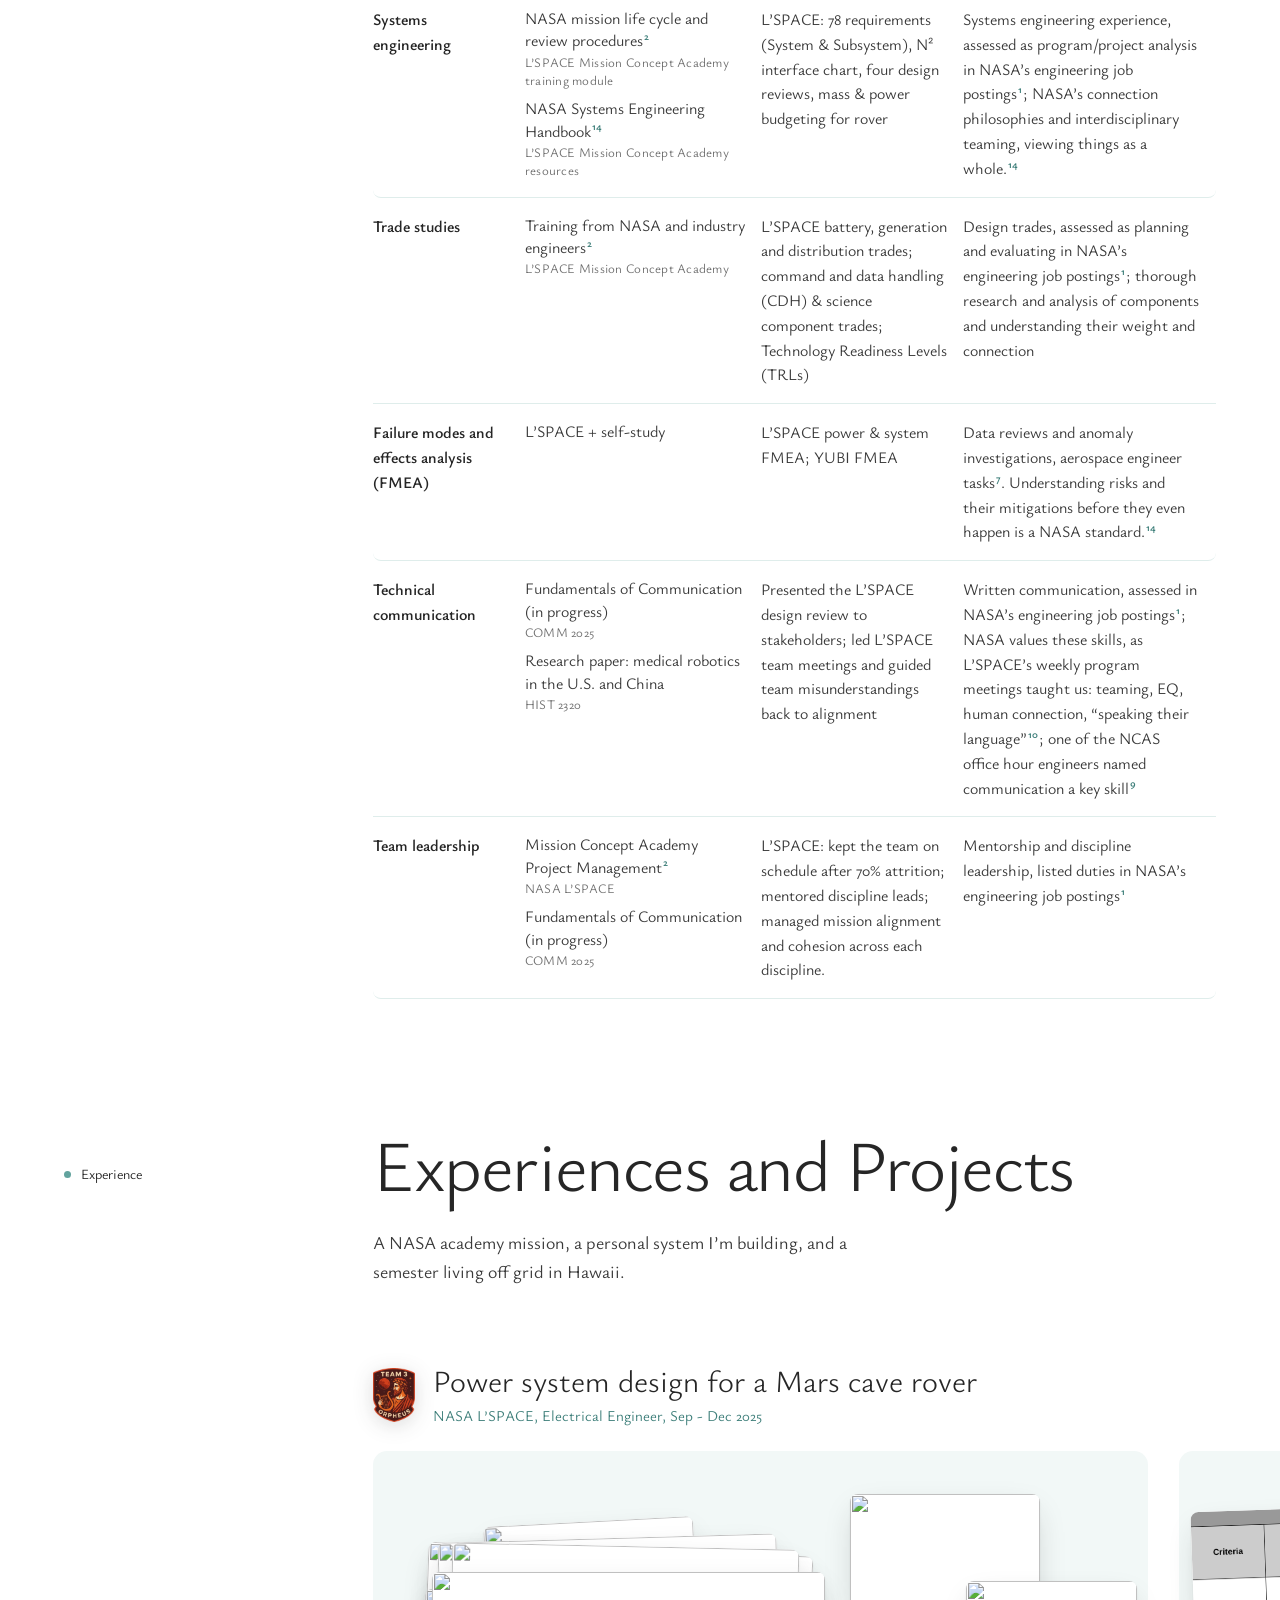
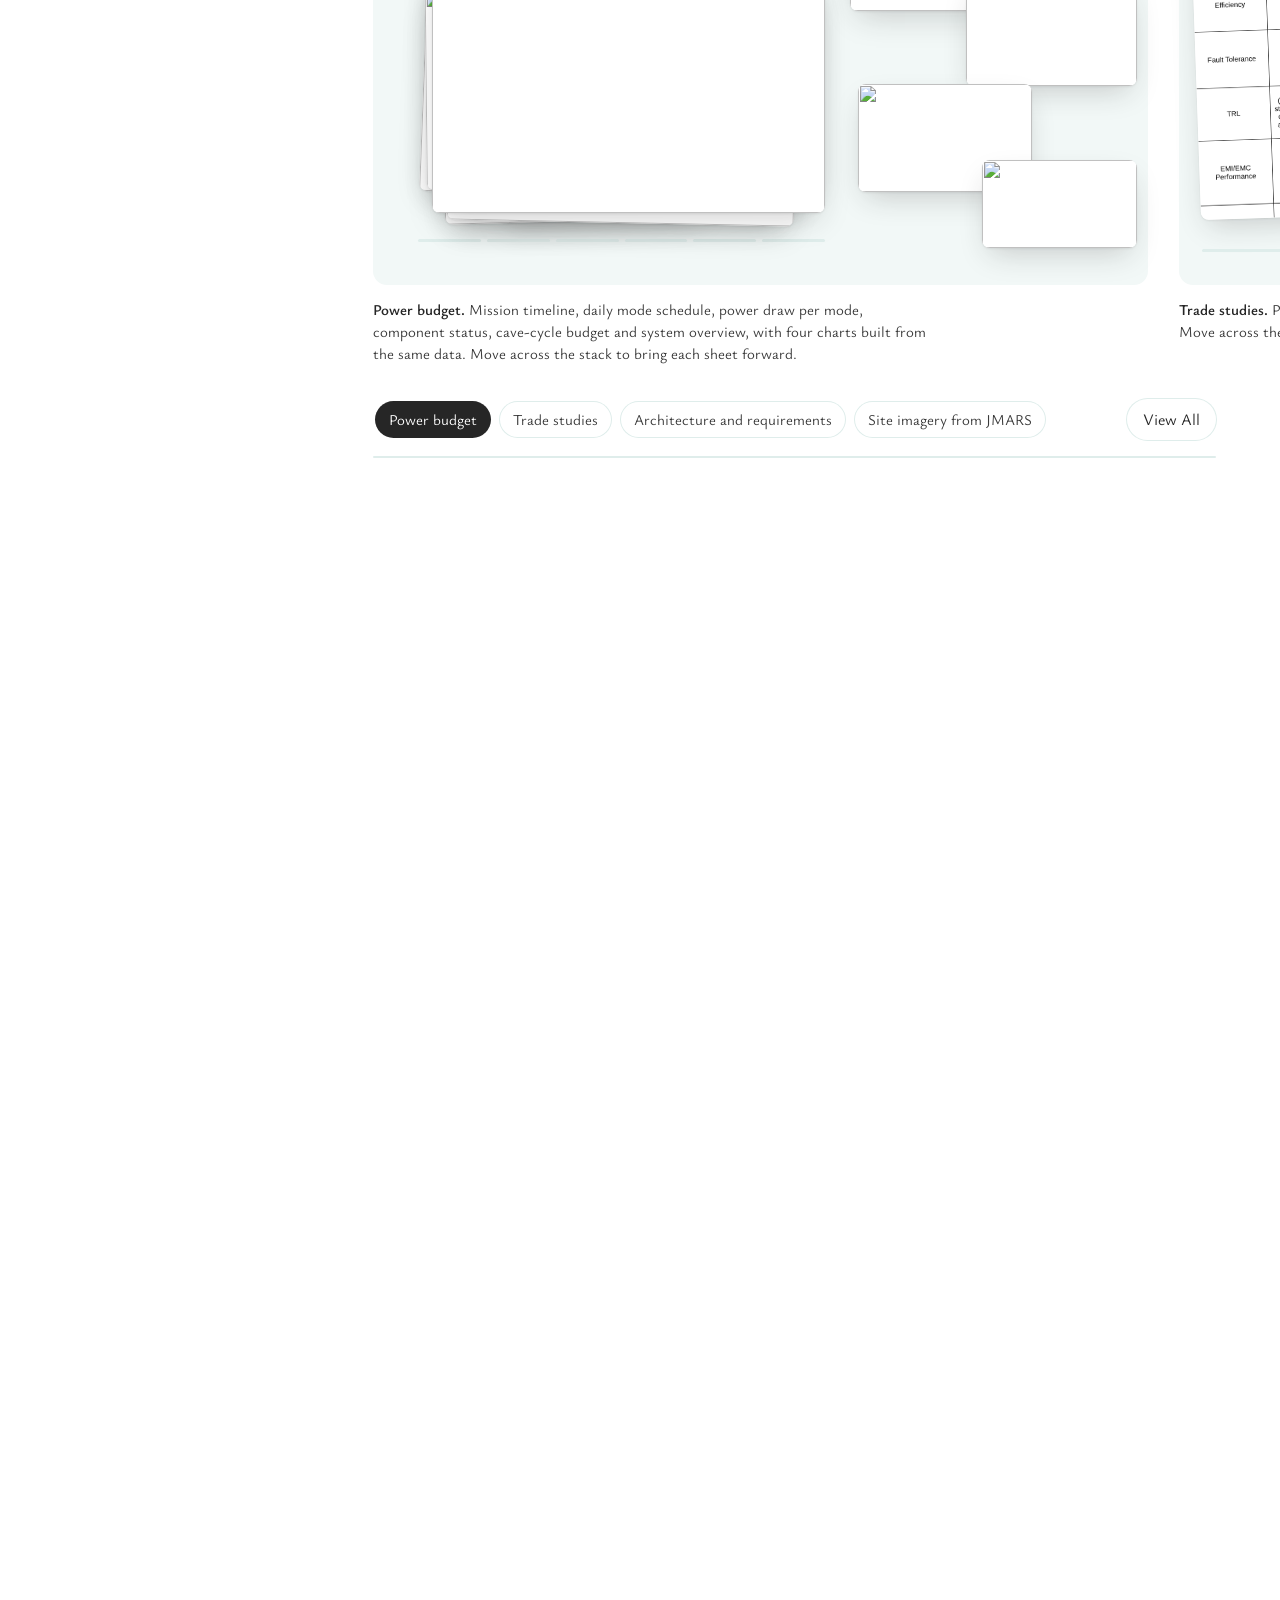
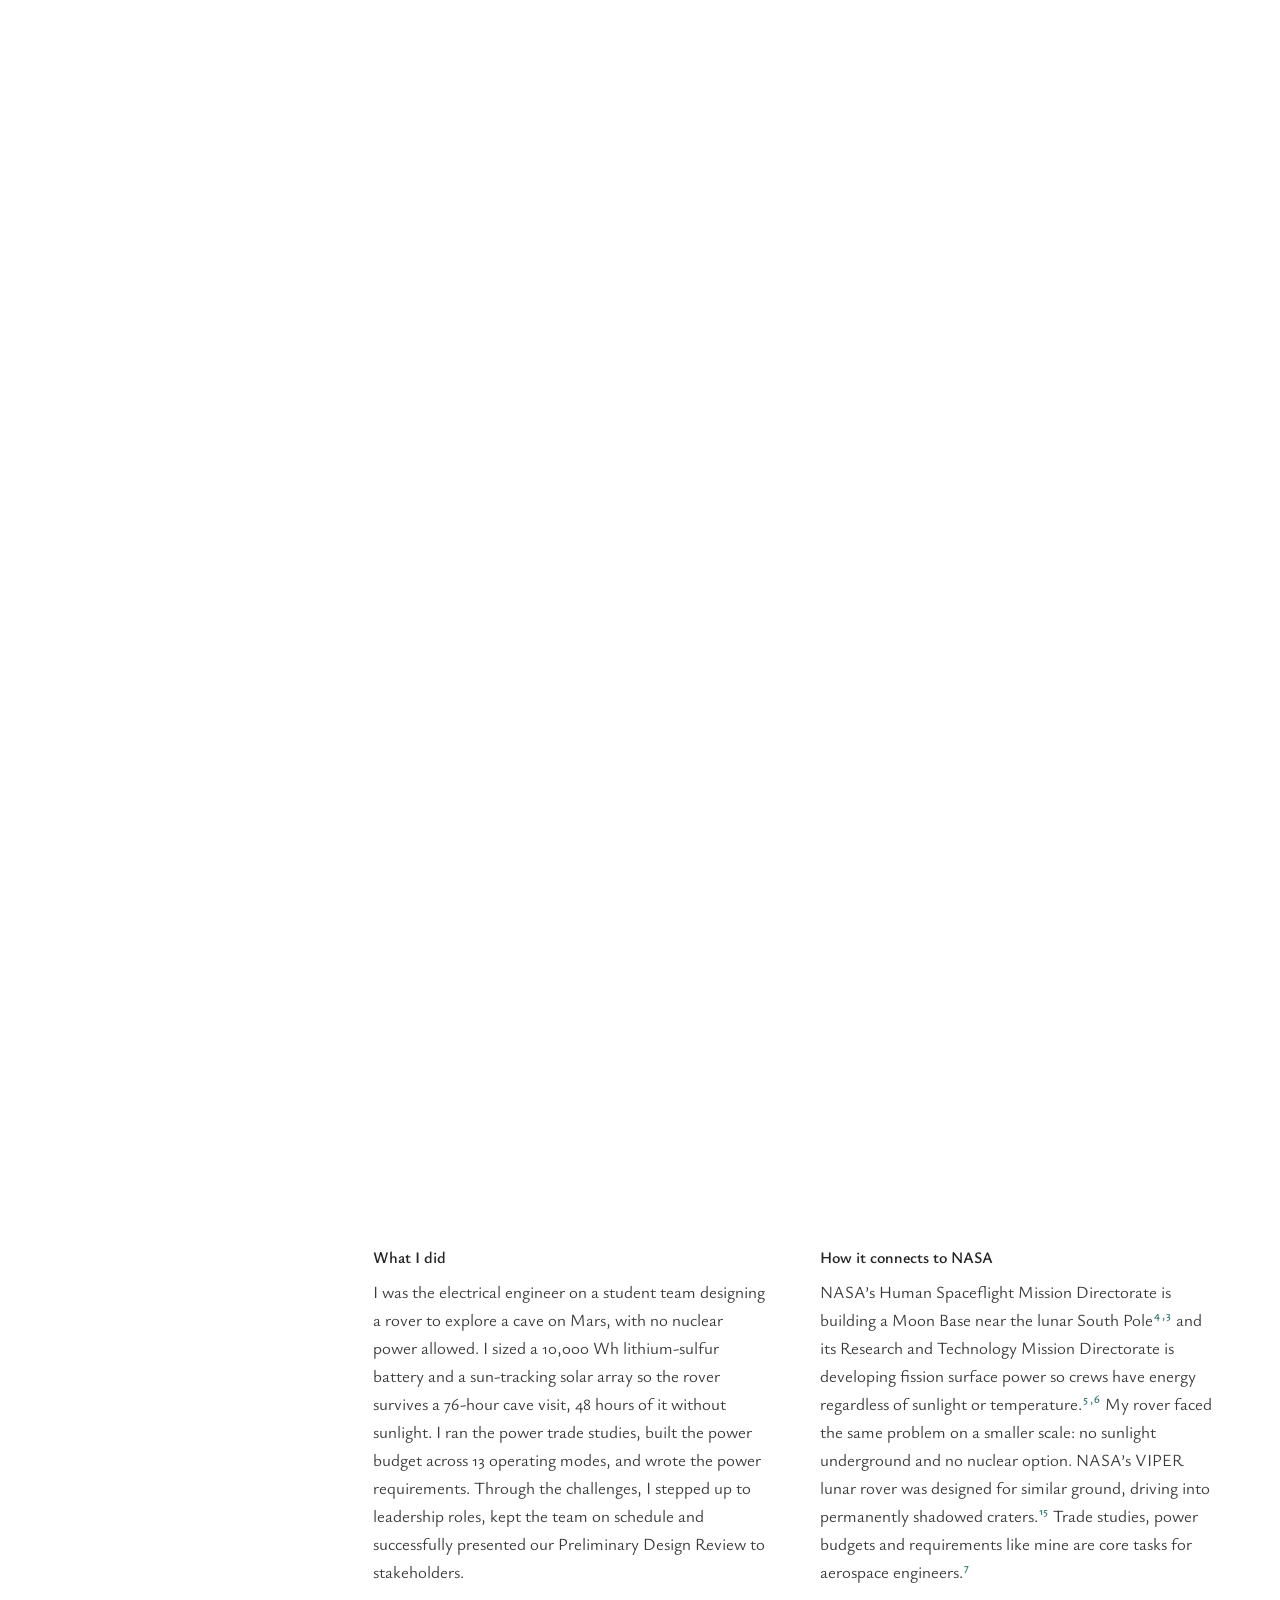
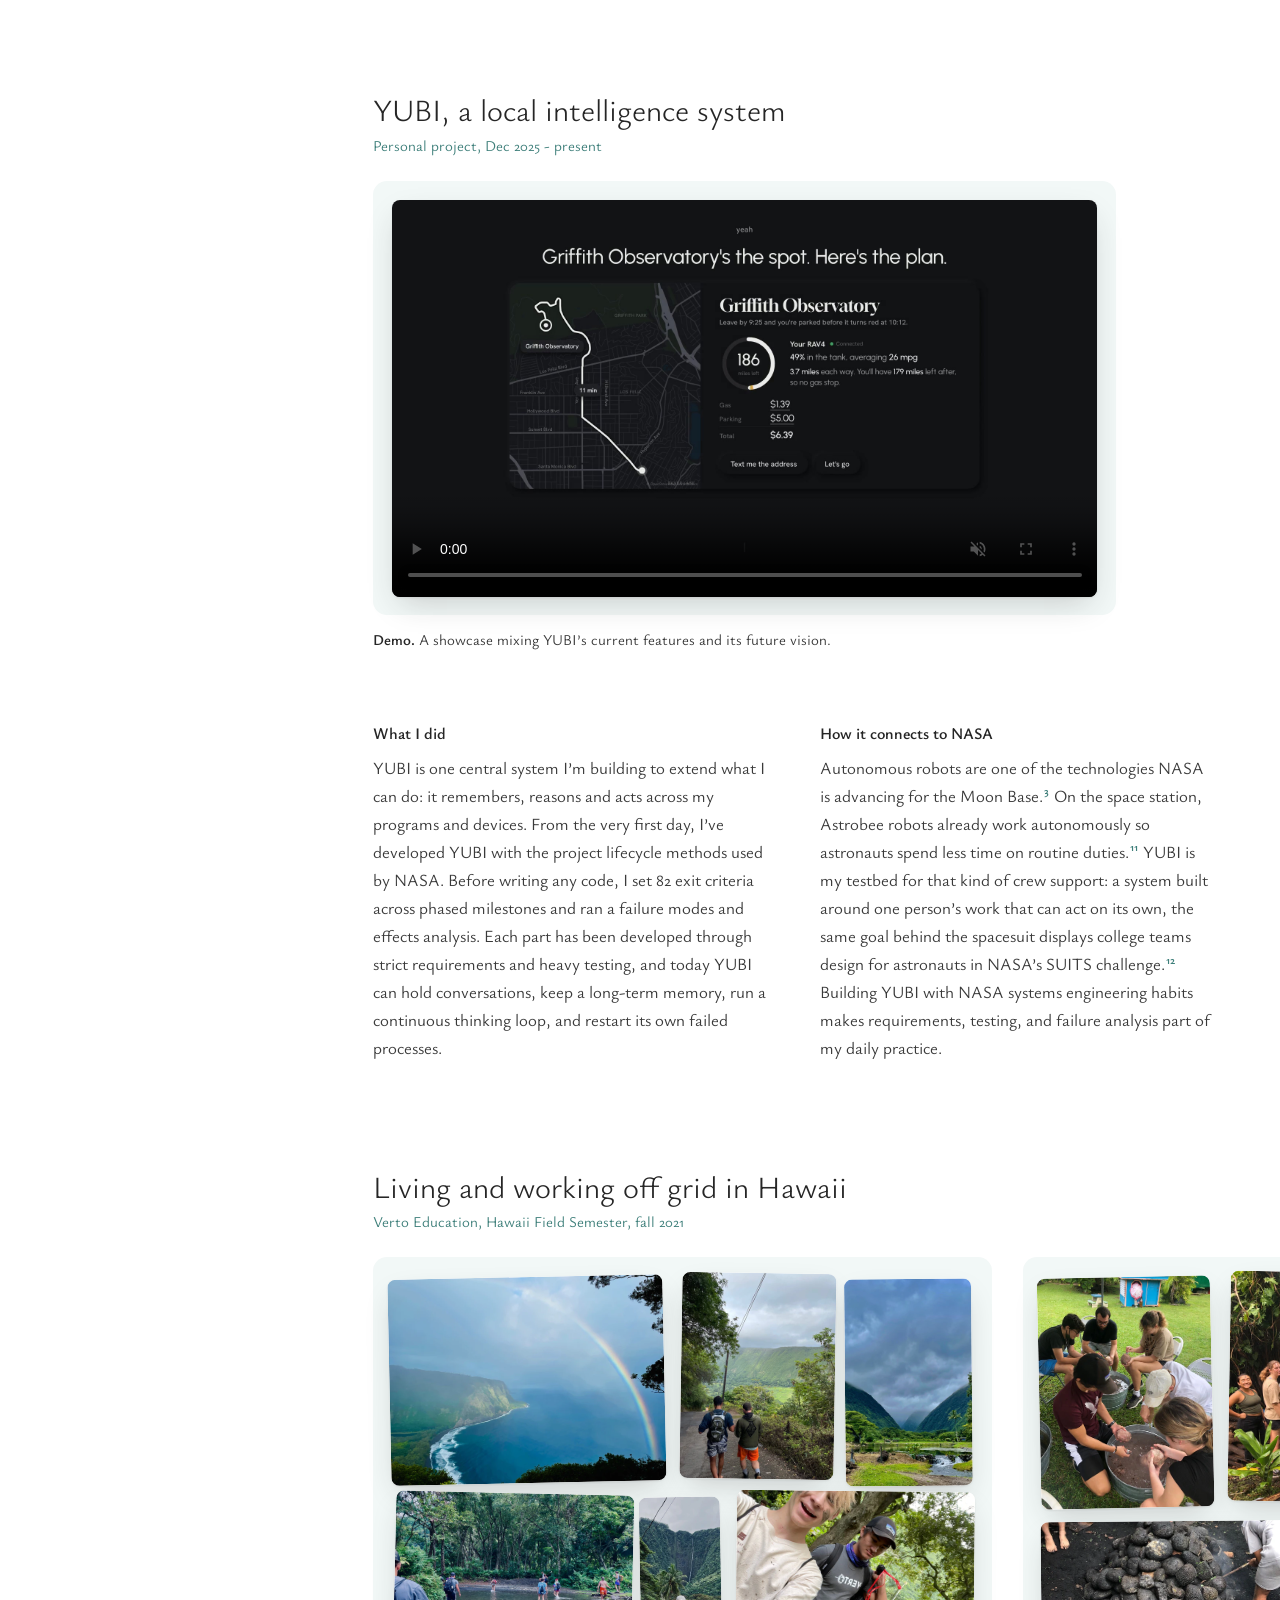
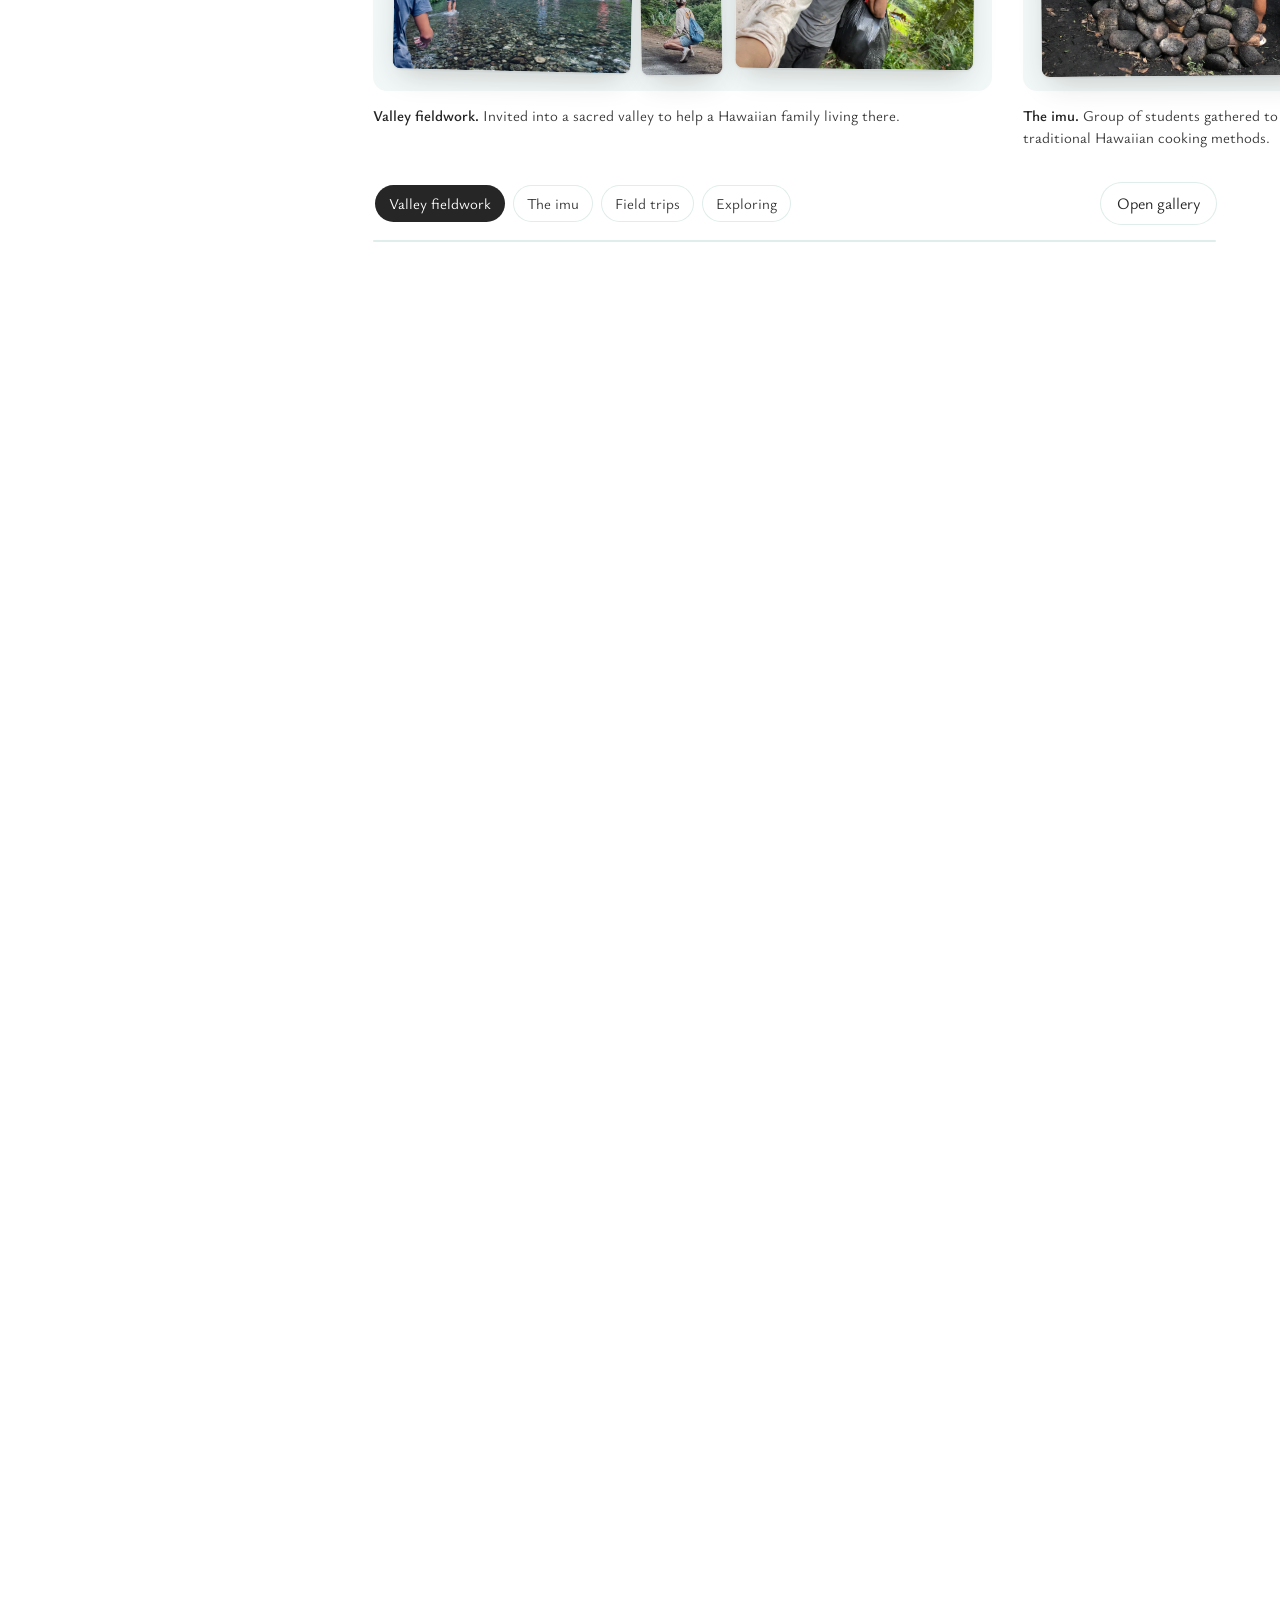
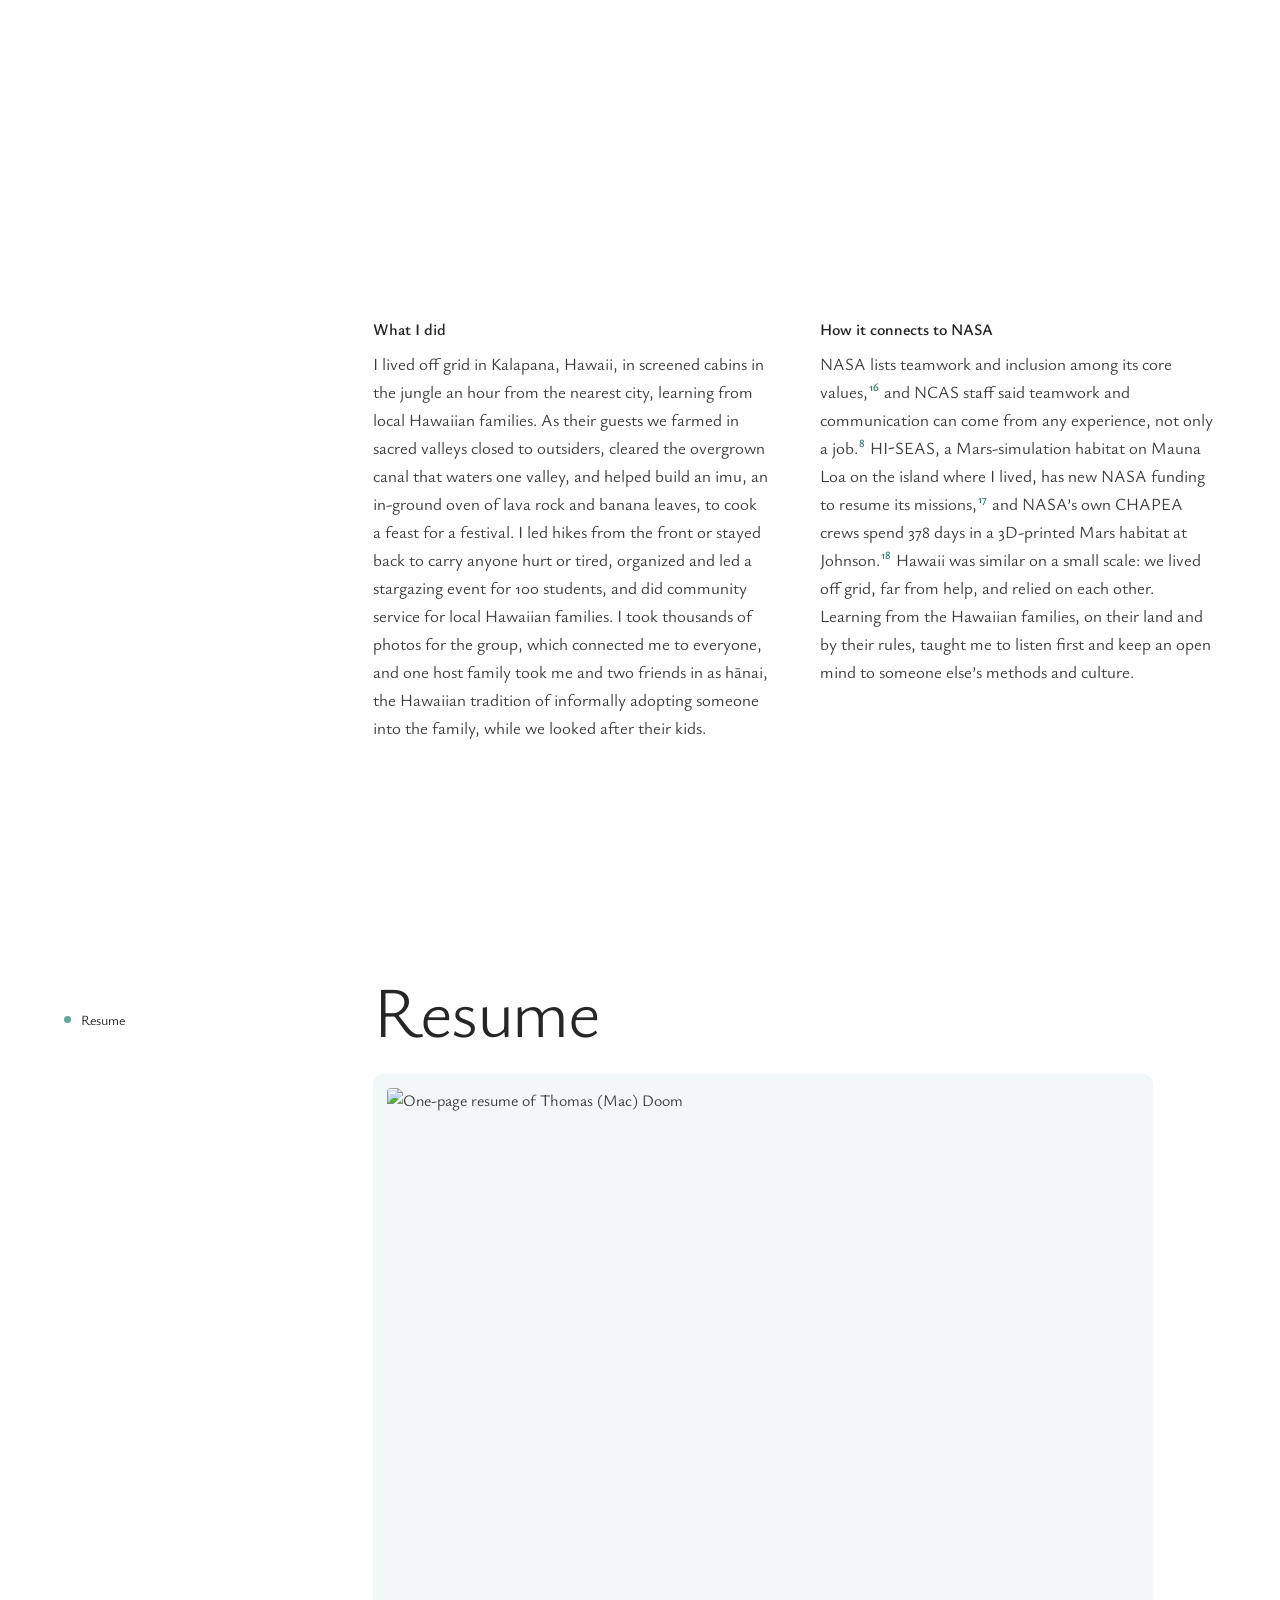
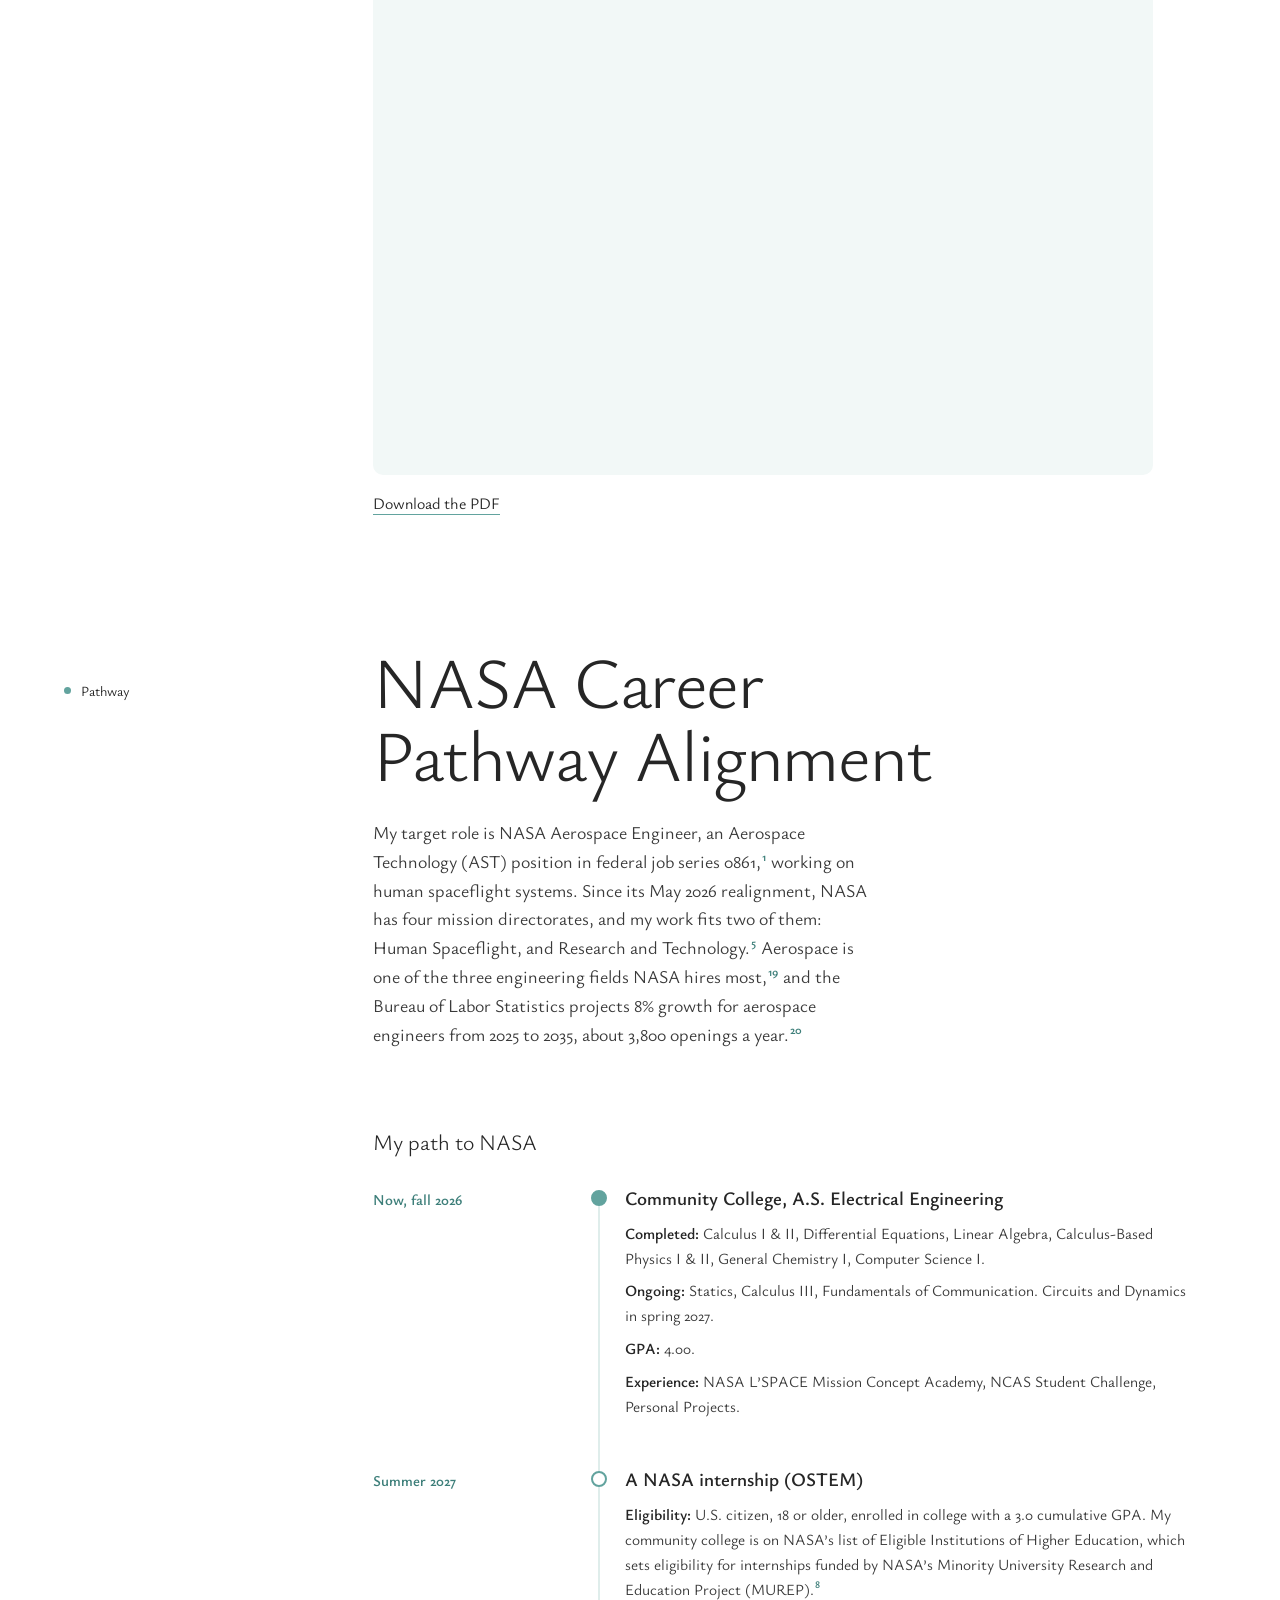
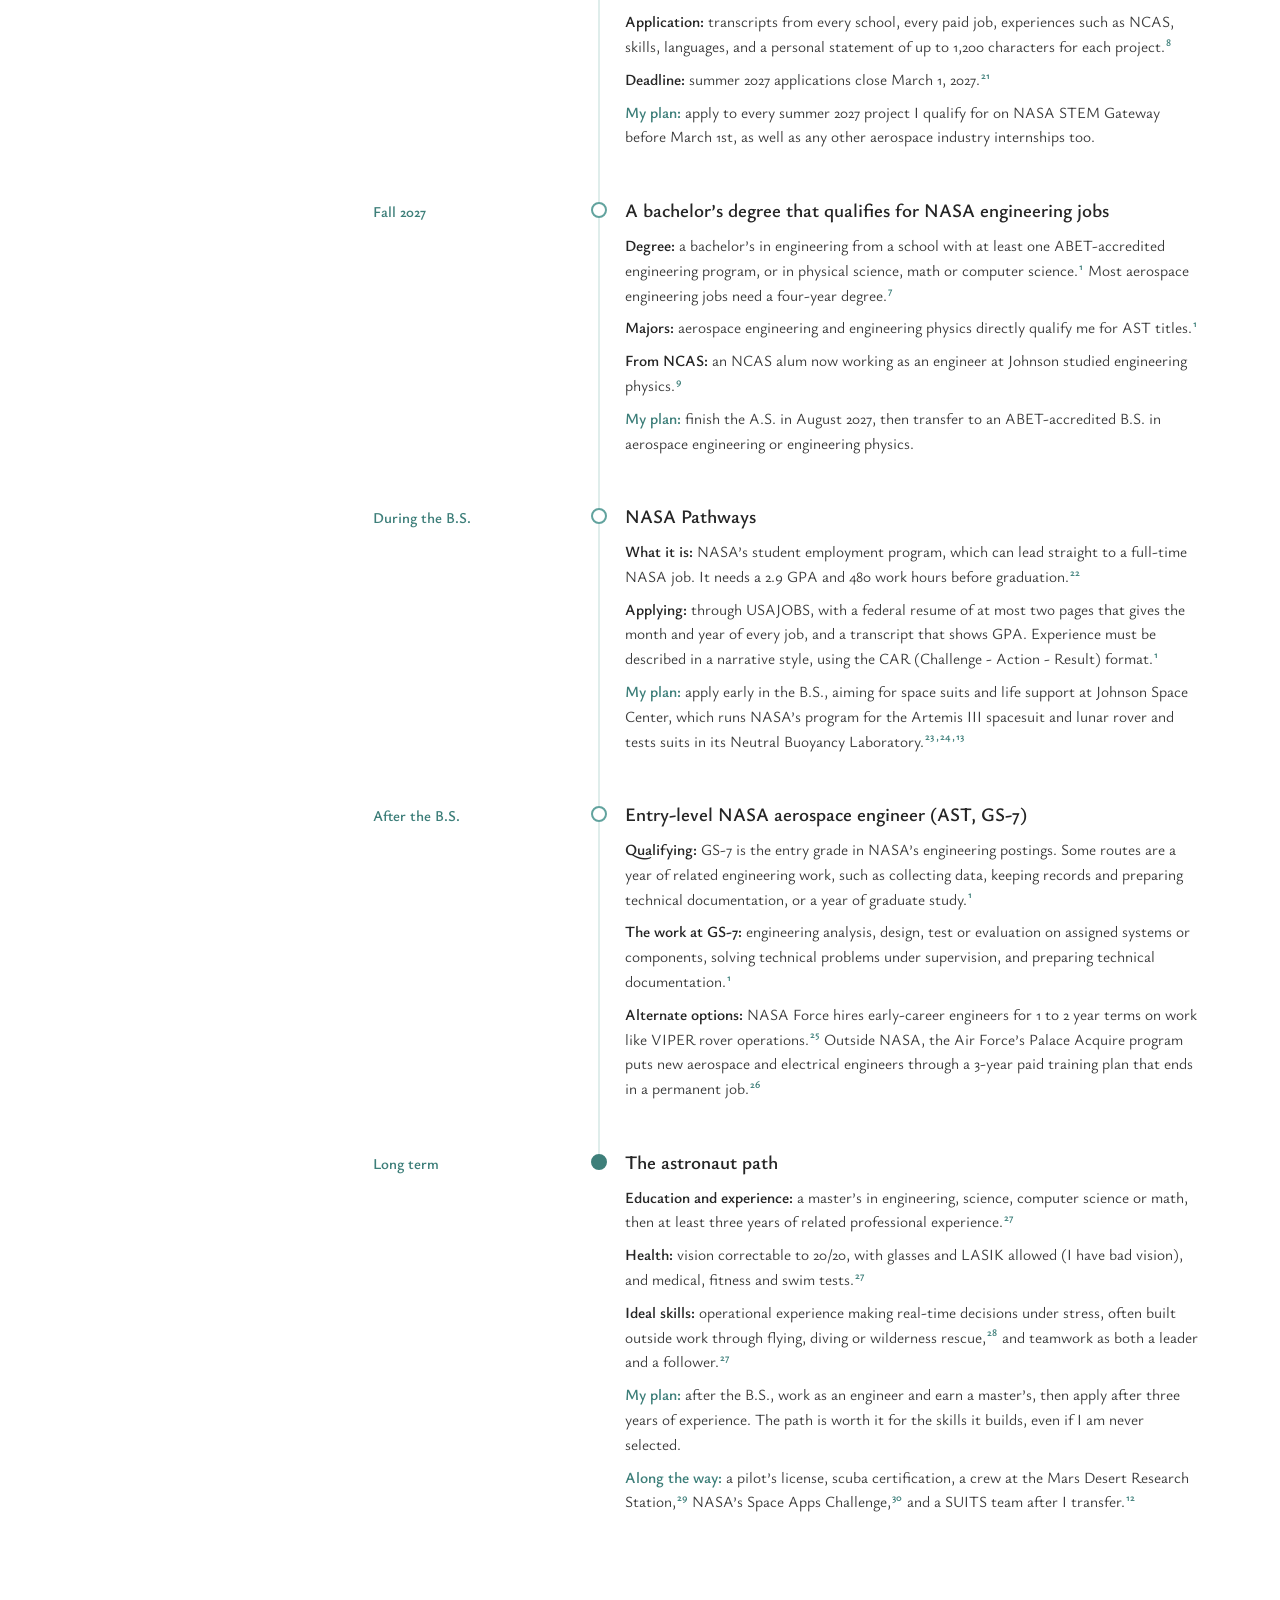
==== commit 3bb979e2: "Add files via upload" ====
--- a/index.html
+++ b/index.html
@@ -11,11 +11,11 @@
 <link rel="icon" type="image/png" sizes="32x32" href="img/favicon-32.png">
 <link rel="icon" type="image/png" sizes="192x192" href="img/favicon-192.png">
 <link rel="apple-touch-icon" href="img/apple-touch-icon.png">
-<link rel="stylesheet" href="style.css?v=20261127d">
+<link rel="stylesheet" href="style.css?v=20261127e">
 </head>
 <body>
 <canvas id="stars" aria-hidden="true"></canvas>
-<canvas id="space" aria-hidden="true"></canvas>
+<canvas id="space" width="0" height="0" aria-hidden="true"></canvas>
 <canvas id="astro" aria-hidden="true"></canvas>
 
 <header class="top wrap" id="site-top">
@@ -177,7 +177,7 @@
   <p class="sec-label">Resume</p>
   <div class="sec-main">
   <h2 id="resume-title" class="display">Resume</h2>
-    <div class="resume-img reveal"><img src="img/resume.svg" alt="One-page resume of Thomas (Mac) Doom" loading="lazy" width="1700" height="2200"><img class="print-only" data-psrc="img/resume-print.png" alt="" width="1700" height="2200"></div>
+    <div class="resume-img reveal"><img src="img/resume.webp" alt="One-page resume of Thomas (Mac) Doom" loading="lazy" decoding="async" width="1700" height="2200"><img class="print-only" data-psrc="img/resume-print.png" alt="" width="1700" height="2200"></div>
     <p style="margin-top:16px"><a class="link" href="mac-doom-resume.pdf" download="Thomas (Mac) Doom - Resume.pdf">Download the PDF</a></p>
   </div>
 </section>
@@ -356,6 +356,8 @@
         "items": [
           {
             "src": "img/system-overview.webp",
+            "thumb": "img/system-overview-sm.webp",
+            "tw": 510,
             "cap": "System overview: every component with power, mass, size and readiness level. 171.5 kg, 98% of the 175 kg limit.",
             "alt": "System overview",
             "ar": "1476/2088",
@@ -370,6 +372,8 @@
           },
           {
             "src": "img/component-status.webp",
+            "thumb": "img/component-status-sm.webp",
+            "tw": 920,
             "cap": "Which components run in each of the 13 operating modes.",
             "alt": "Which components run in each of the 13 operating modes.",
             "ar": "2884/1866",
@@ -384,6 +388,8 @@
           },
           {
             "src": "img/sheet-max-power.webp",
+            "thumb": "img/sheet-max-power-sm.webp",
+            "tw": 810,
             "cap": "Maximum power draw of each component in each operating mode.",
             "alt": "Maximum power draw of each component in each operating mode.",
             "ar": "2320/1932",
@@ -398,6 +404,8 @@
           },
           {
             "src": "img/sheet-mode-per-sol.webp",
+            "thumb": "img/sheet-mode-per-sol-sm.webp",
+            "tw": 830,
             "cap": "Day-by-day operating mode status, from landing through both cave visits.",
             "alt": "Day-by-day operating mode status, from landing through both cave visits.",
             "ar": "2280/1816",
@@ -412,6 +420,8 @@
           },
           {
             "src": "img/cave-cycle.webp",
+            "thumb": "img/cave-cycle-sm.webp",
+            "tw": 940,
             "cap": "The cave visit needs 6,684 Wh. At 70% depth of discharge that requires 9,549 Wh, so I chose 10,000 Wh.",
             "alt": "The cave visit needs 6,684 Wh. At 70% depth of discharge that requires 9,549 Wh, so I chose 10,000 Wh.",
             "ar": "1520/779",
@@ -426,6 +436,8 @@
           },
           {
             "src": "img/sheet-mission-timeline.webp",
+            "thumb": "img/sheet-mission-timeline-sm.webp",
+            "tw": 940,
             "psrc": "img/sheet-mission-timeline-print.png",
             "cap": "Power draw per sol: the phase and the power each operating mode draws, sol by sol.",
             "alt": "Power draw per sol",
@@ -442,6 +454,8 @@
           },
           {
             "src": "img/soc-chart.webp",
+            "thumb": "img/soc-chart-sm.webp",
+            "tw": 460,
             "cap": "Power used each sol and battery charge across the 47-sol mission. The dips are the two cave visits.",
             "alt": "Power used each sol and battery charge across the 47-sol mission",
             "ar": "932/574",
@@ -457,6 +471,8 @@
           },
           {
             "src": "img/chart-power-vs-time-area.webp",
+            "thumb": "img/chart-power-vs-time-area-sm.webp",
+            "tw": 410,
             "cap": "Battery energy and net energy per sol across the mission.",
             "alt": "Battery energy and net energy per sol across the mission",
             "ar": "932/573",
@@ -472,6 +488,8 @@
           },
           {
             "src": "img/chart-max-power-stacked.webp",
+            "thumb": "img/chart-max-power-stacked-sm.webp",
+            "tw": 420,
             "psrc": "img/chart-max-power-stacked-print.png",
             "cap": "Power draw by component, stacked for each operating mode.",
             "alt": "Power draw by component, stacked for each operating mode",
@@ -489,6 +507,8 @@
           },
           {
             "src": "img/consumption-by-mode.webp",
+            "thumb": "img/consumption-by-mode-sm.webp",
+            "tw": 370,
             "cap": "Total power consumption in each of the 13 operating modes.",
             "alt": "Total power consumption in each of the 13 operating modes",
             "ar": "773/443",
@@ -526,6 +546,8 @@
           },
           {
             "src": "img/generation-trade.webp",
+            "thumb": "img/generation-trade-sm.webp",
+            "tw": 1110,
             "cap": "Generation trade: a fixed array, a retractable tracking array and a single-axis tracking array.",
             "alt": "Generation trade: a fixed array, a retractable tracking array and a single-axis tracking array",
             "ar": "1638/1174",
@@ -540,6 +562,8 @@
           },
           {
             "src": "img/sheet-battery-chemistry.webp",
+            "thumb": "img/sheet-battery-chemistry-sm.webp",
+            "tw": 1190,
             "psrc": "img/sheet-battery-chemistry-print.png",
             "cap": "Battery chemistry trade study: lithium-ion, lithium-sulfur and solid-state.",
             "alt": "Battery chemistry trade study: lithium-ion, lithium-sulfur and solid-state",
@@ -564,6 +588,8 @@
         "items": [
           {
             "src": "img/power-architecture.webp",
+            "thumb": "img/power-architecture-sm.webp",
+            "tw": 1110,
             "cap": "Power architecture: solar arrays, a 10,000 Wh battery and a dual bus to every subsystem.",
             "alt": "Power architecture block diagram",
             "ar": "2048/836",
@@ -577,6 +603,8 @@
           },
           {
             "src": "img/n2-chart.webp",
+            "thumb": "img/n2-chart-sm.webp",
+            "tw": 620,
             "cap": "N² chart of the interfaces between subsystems.",
             "alt": "N-squared interface chart",
             "ar": "1/1",
@@ -1049,9 +1077,9 @@
   }
 };
 </script>
-<script src="refs.js?v=20261127d"></script>
-<script src="ascii-src.js?v=20261127d"></script>
-<script src="main.js?v=20261127d"></script>
-<script src="cursor.js?v=20261127d"></script>
+<script src="refs.js?v=20261127e"></script>
+<script src="ascii-src.js?v=20261127e"></script>
+<script src="main.js?v=20261127e"></script>
+<script src="cursor.js?v=20261127e"></script>
 </body>
 </html>
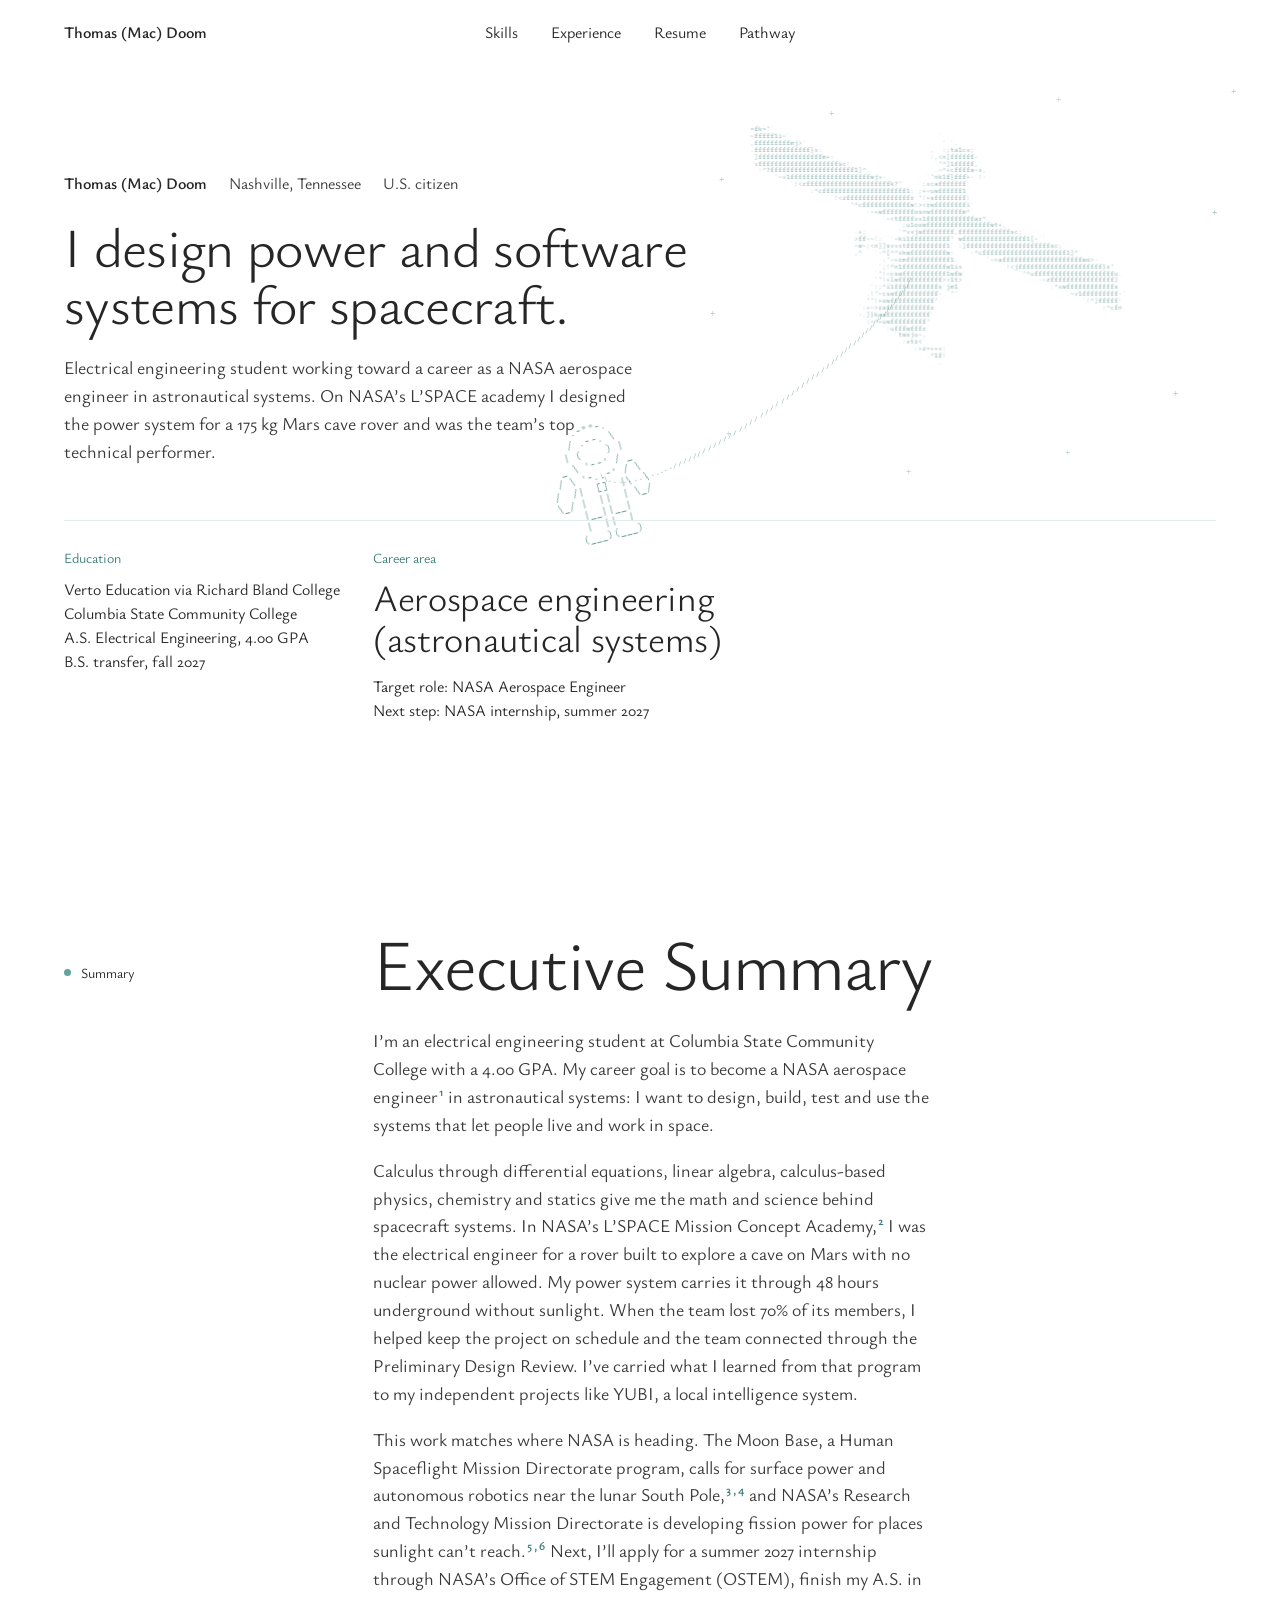
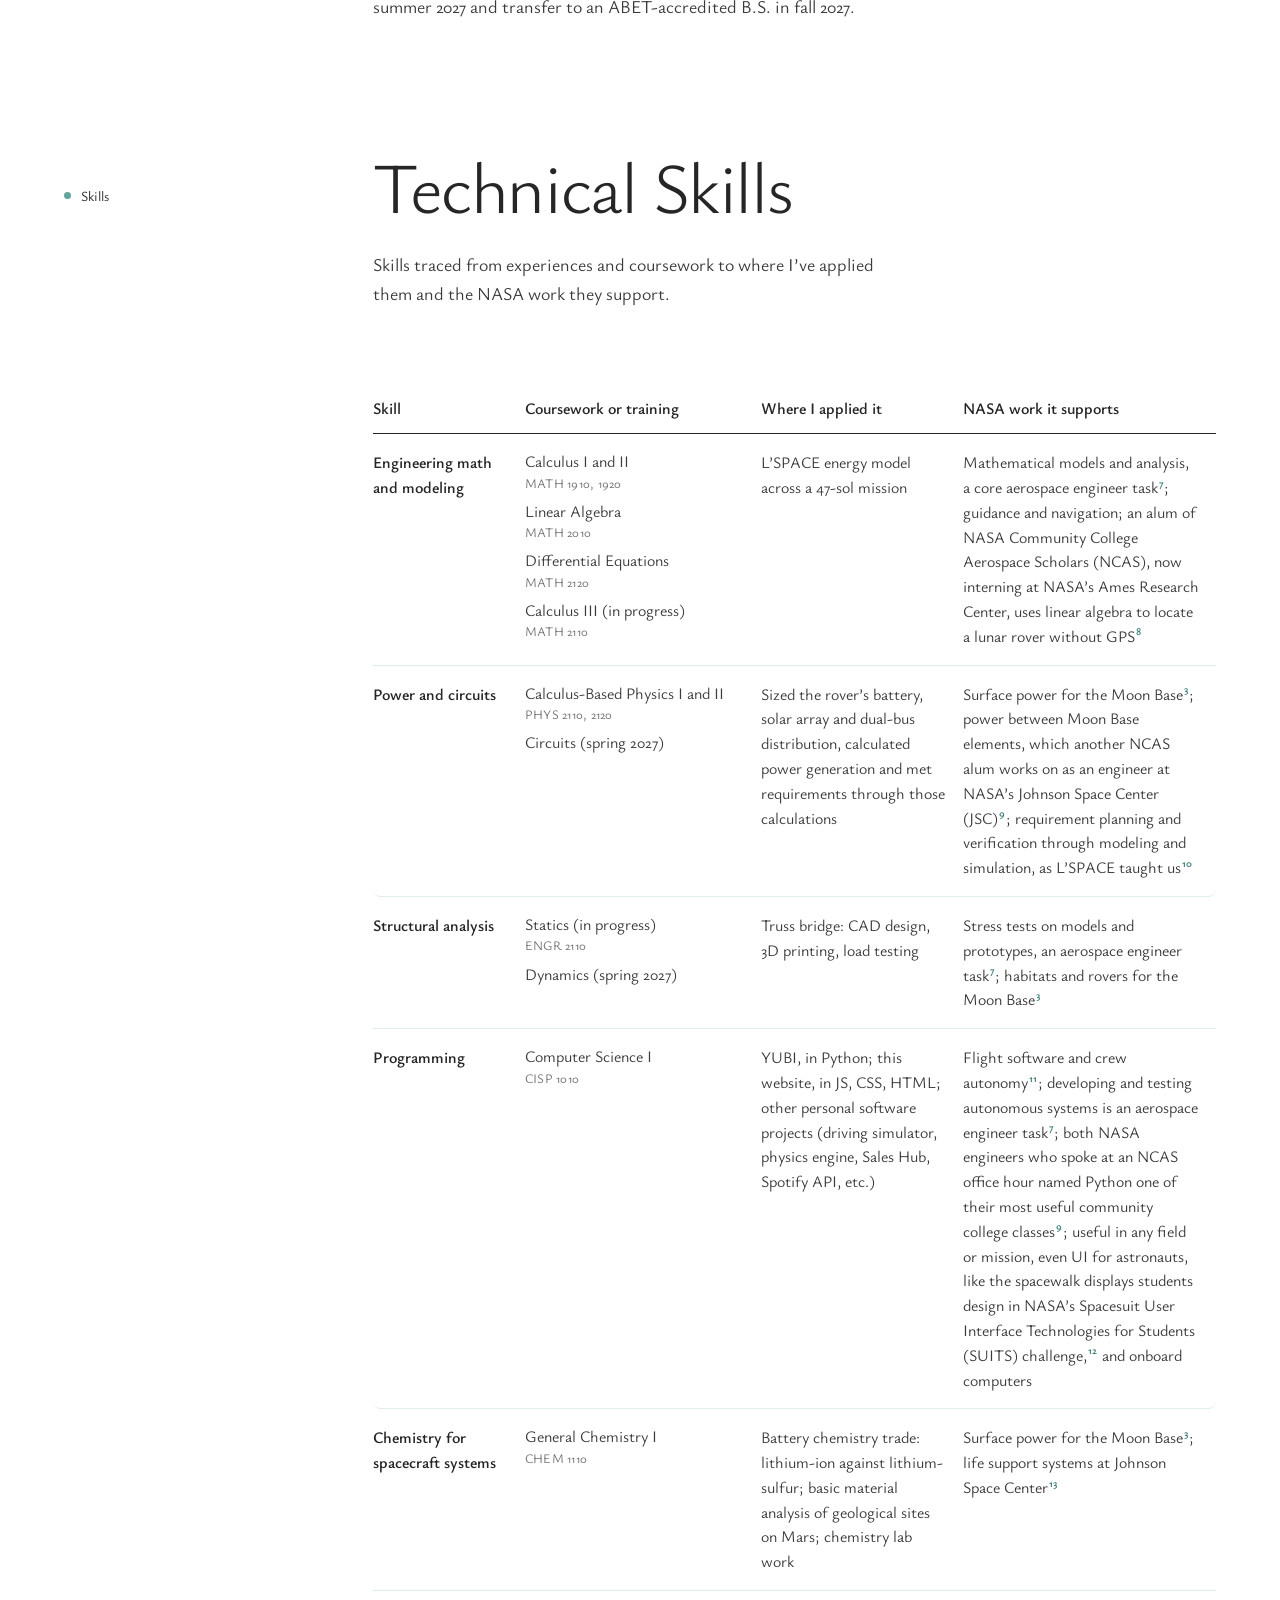
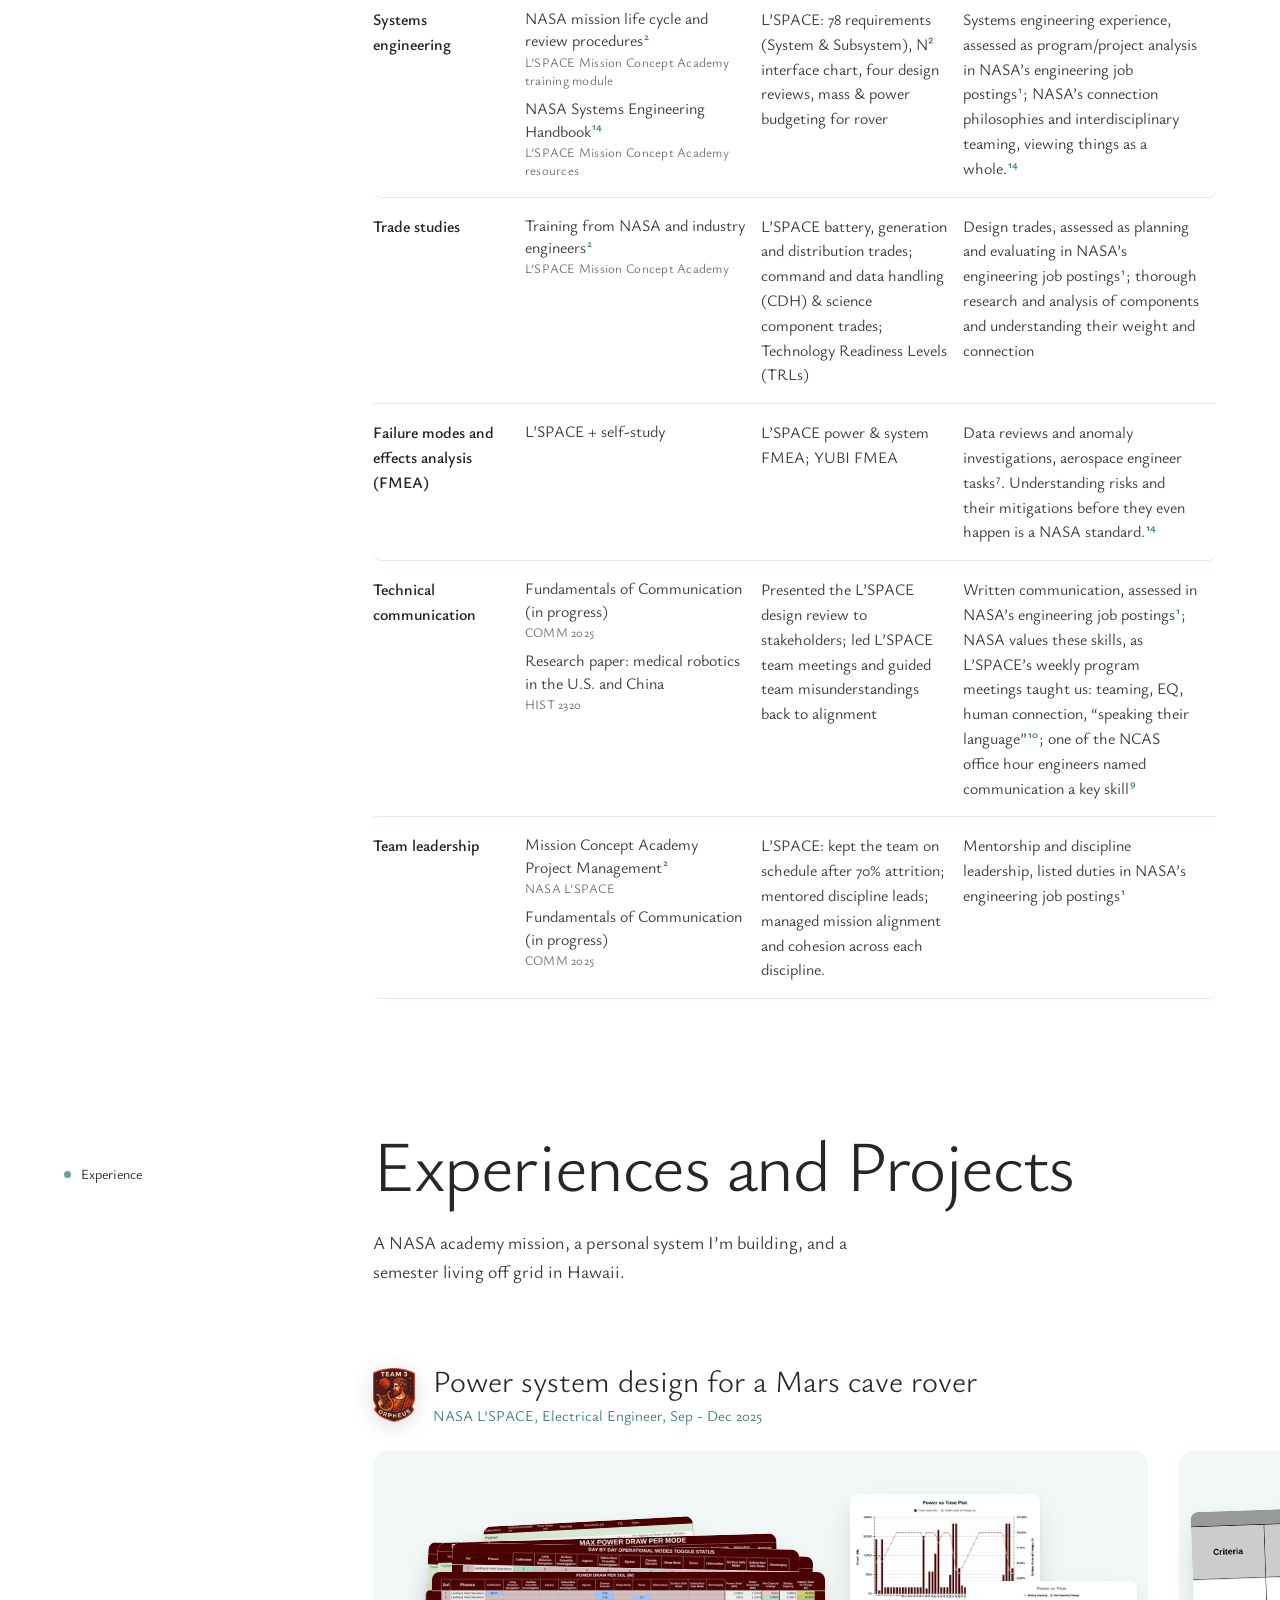
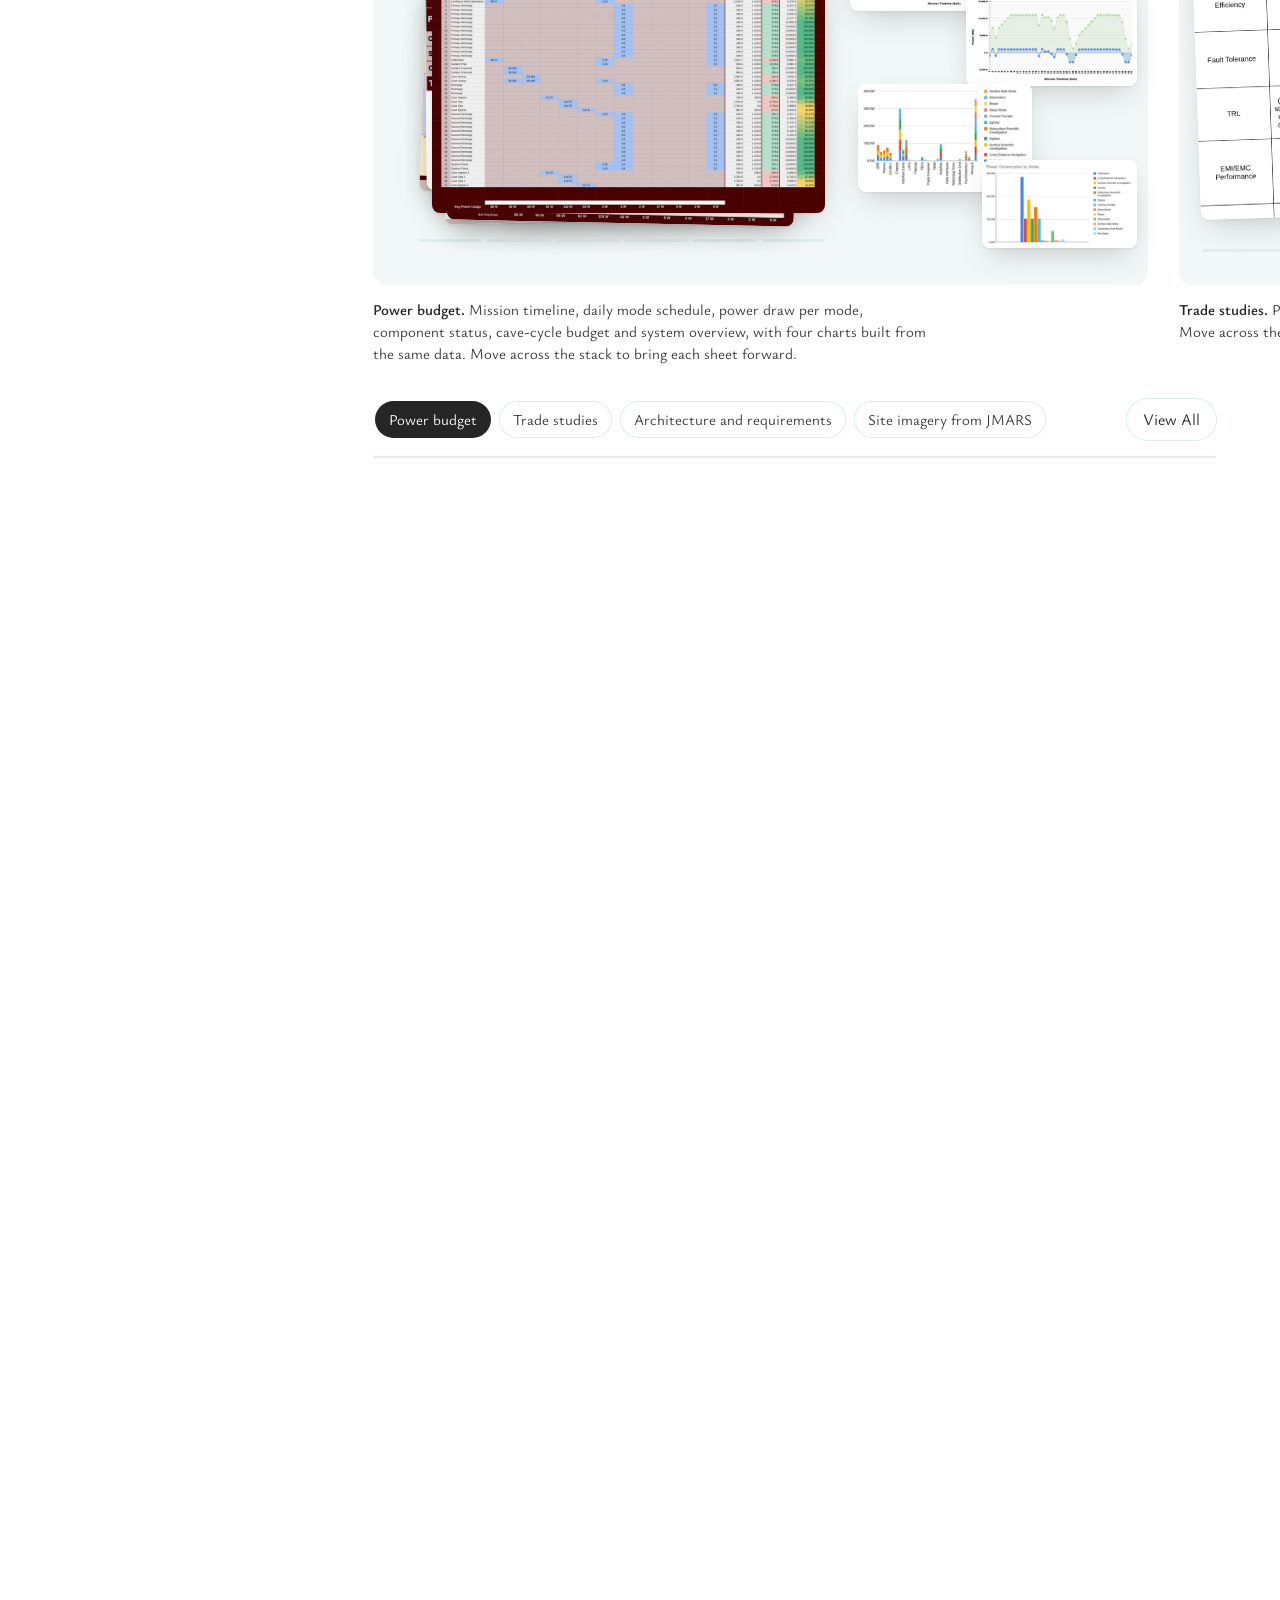
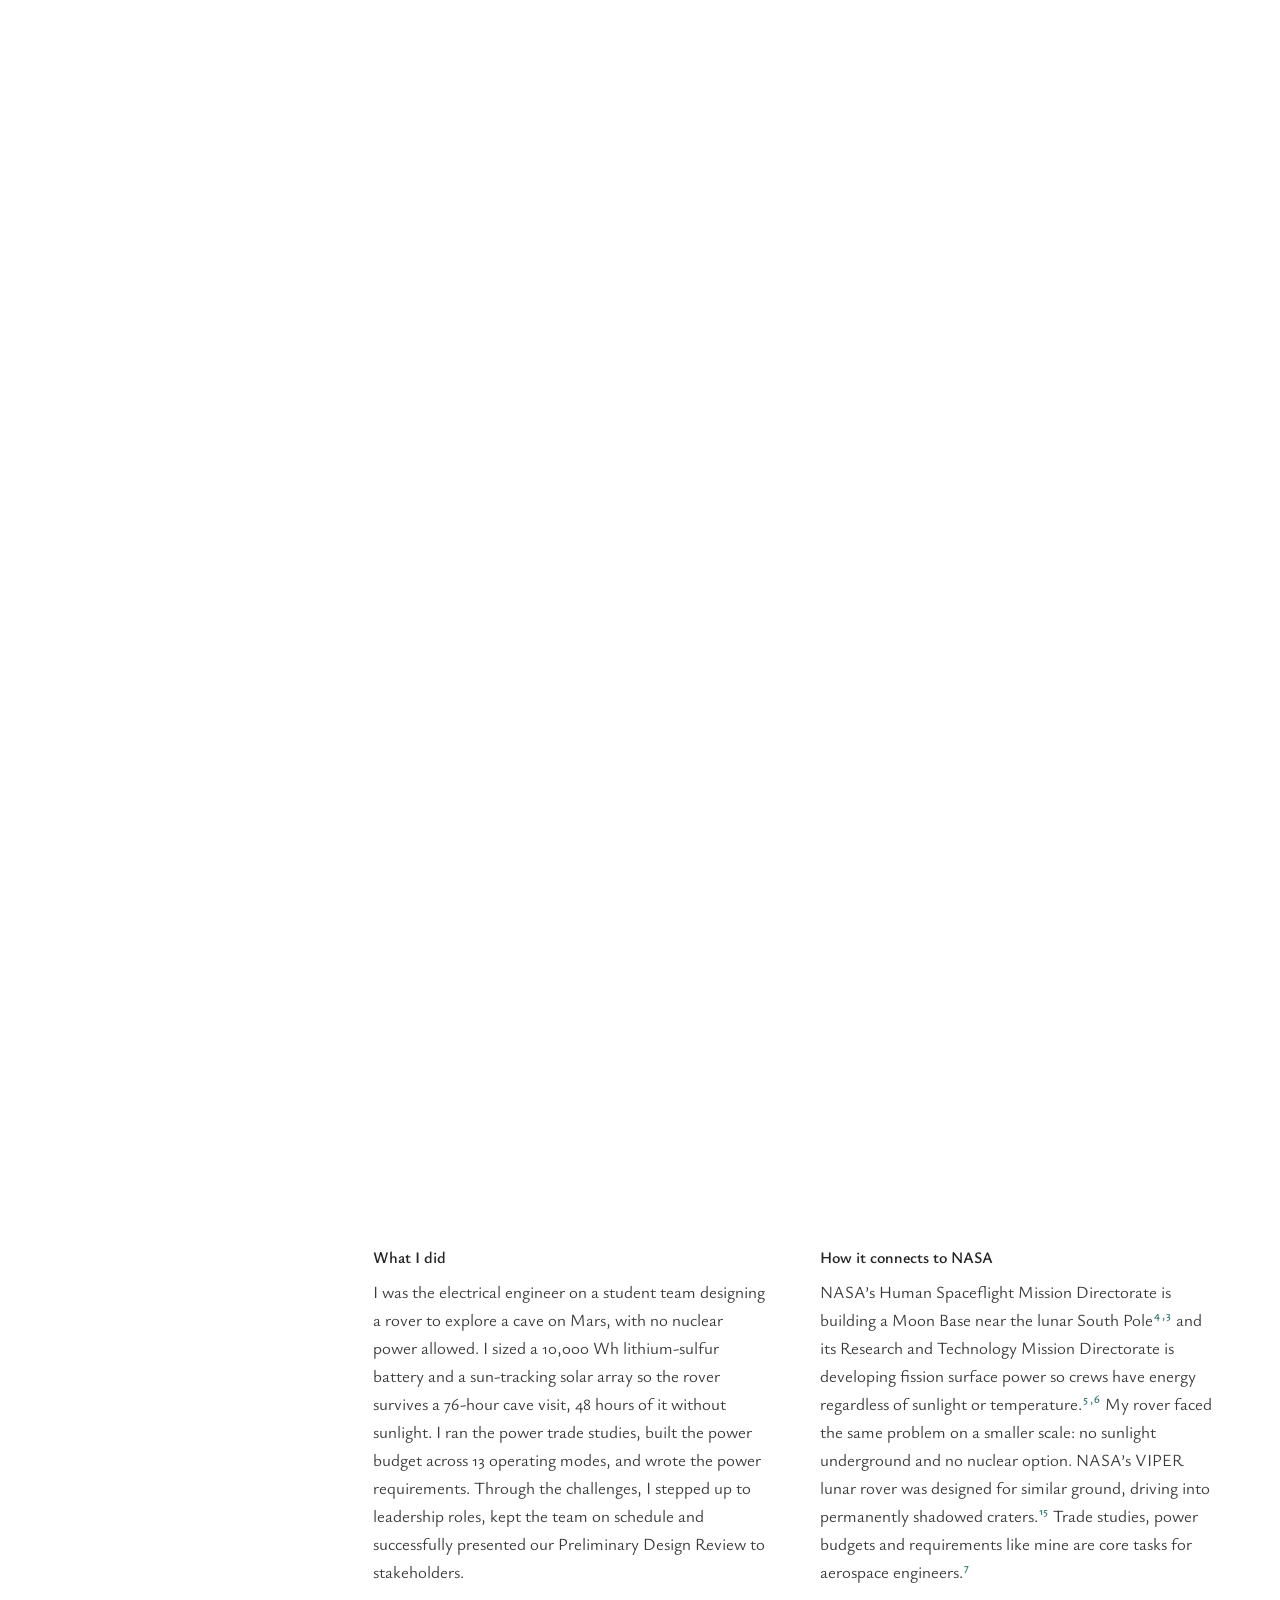
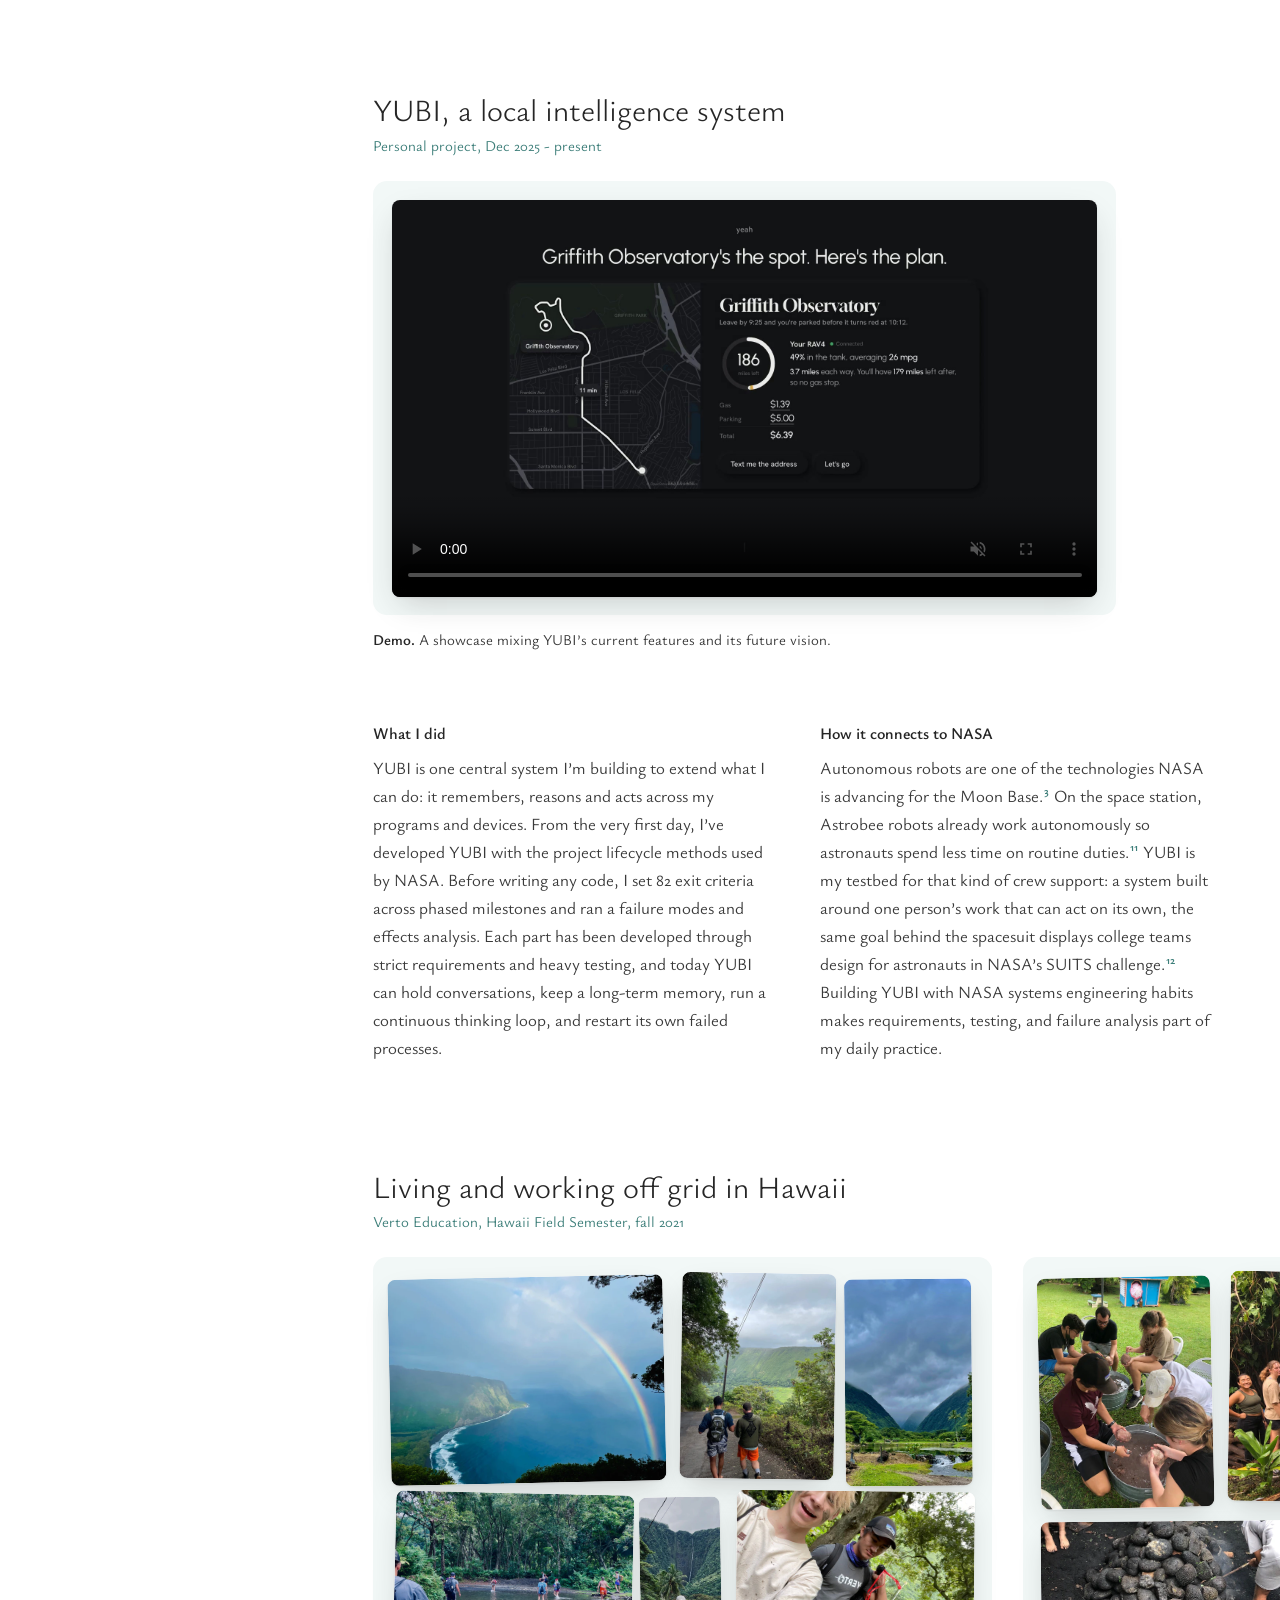
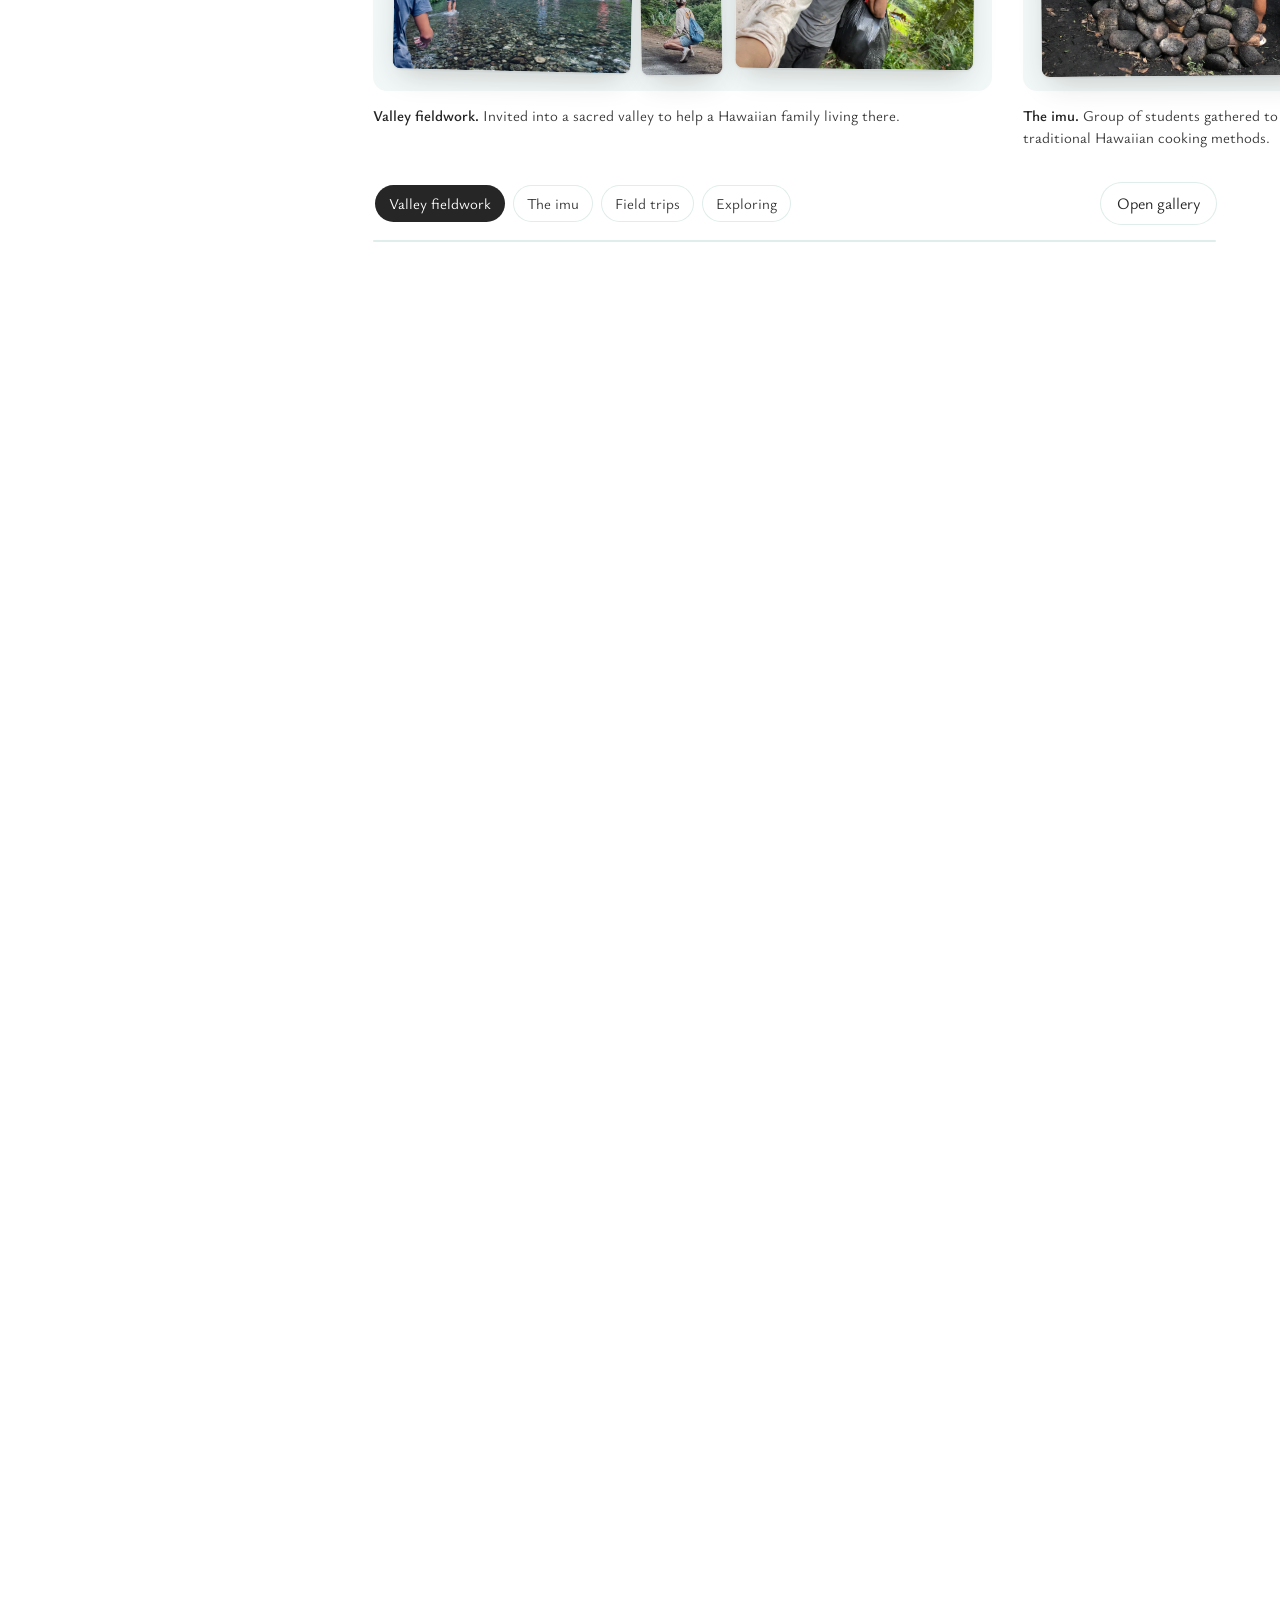
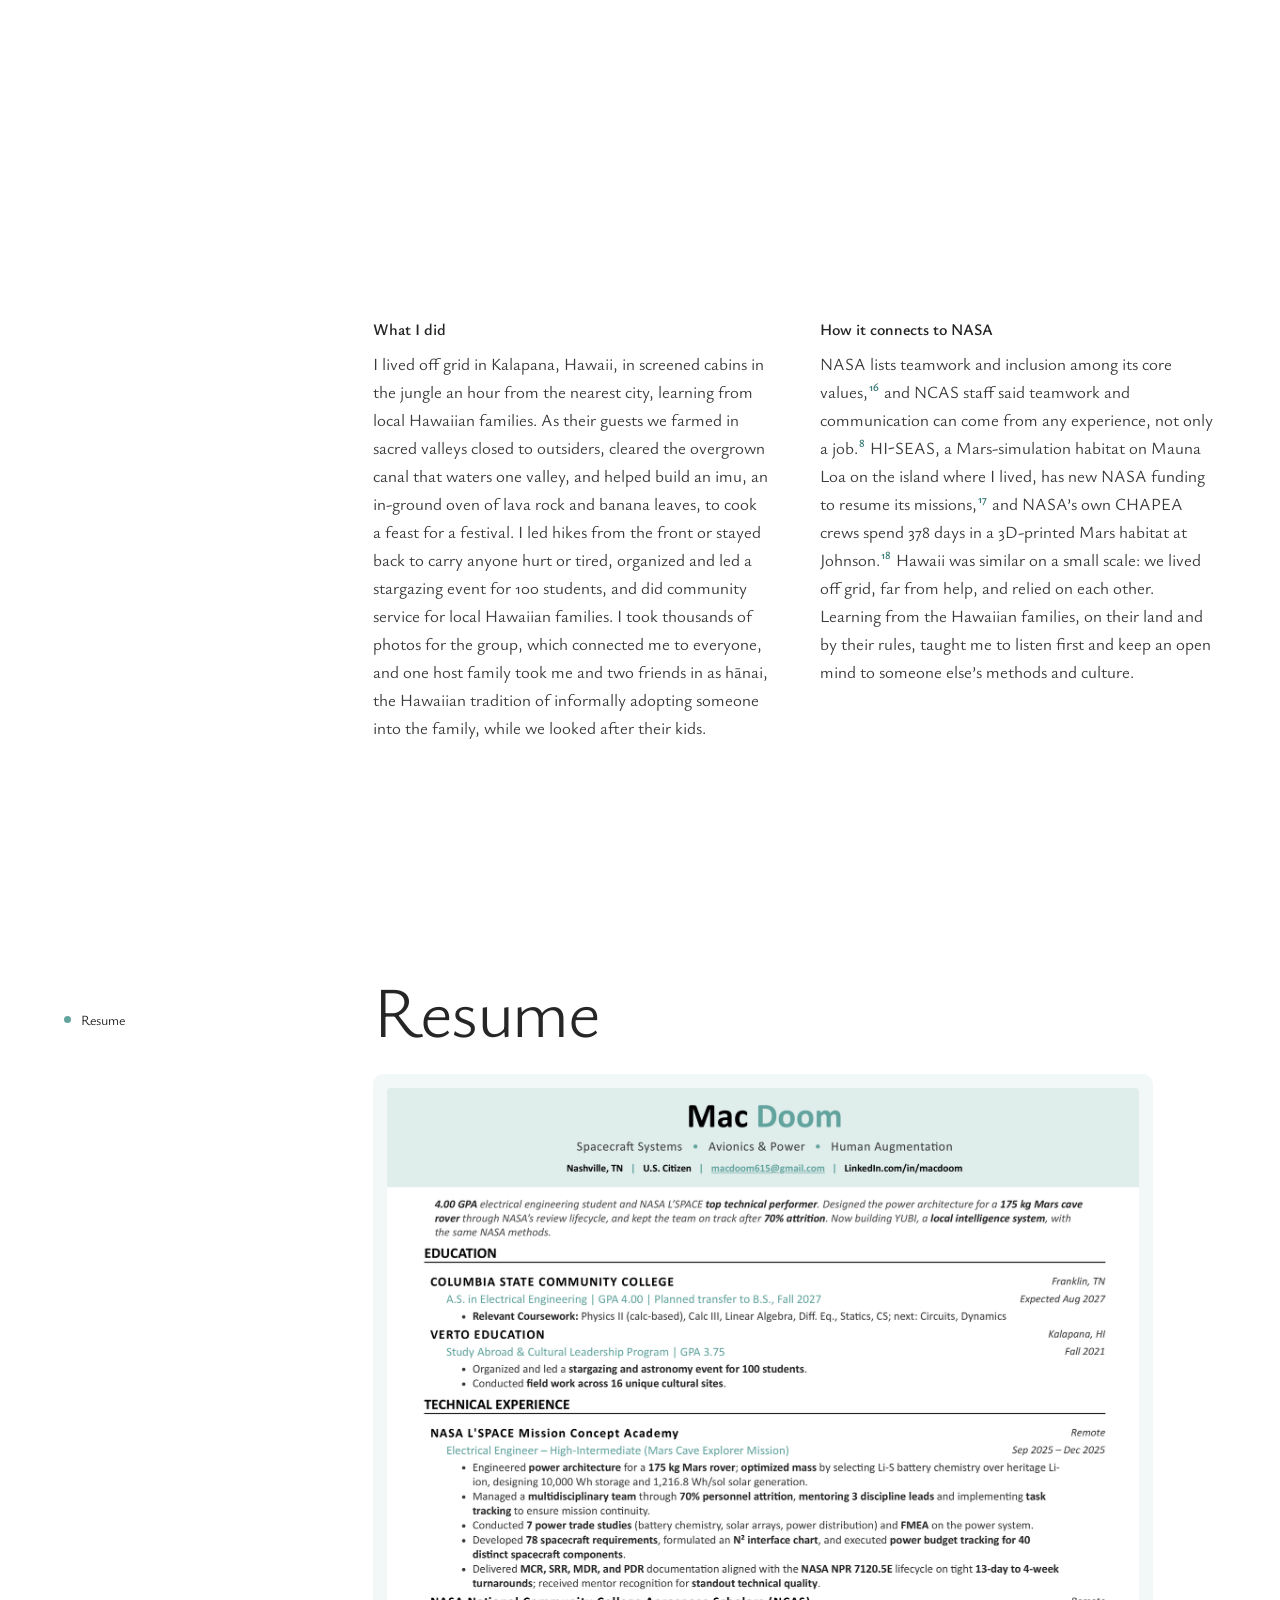
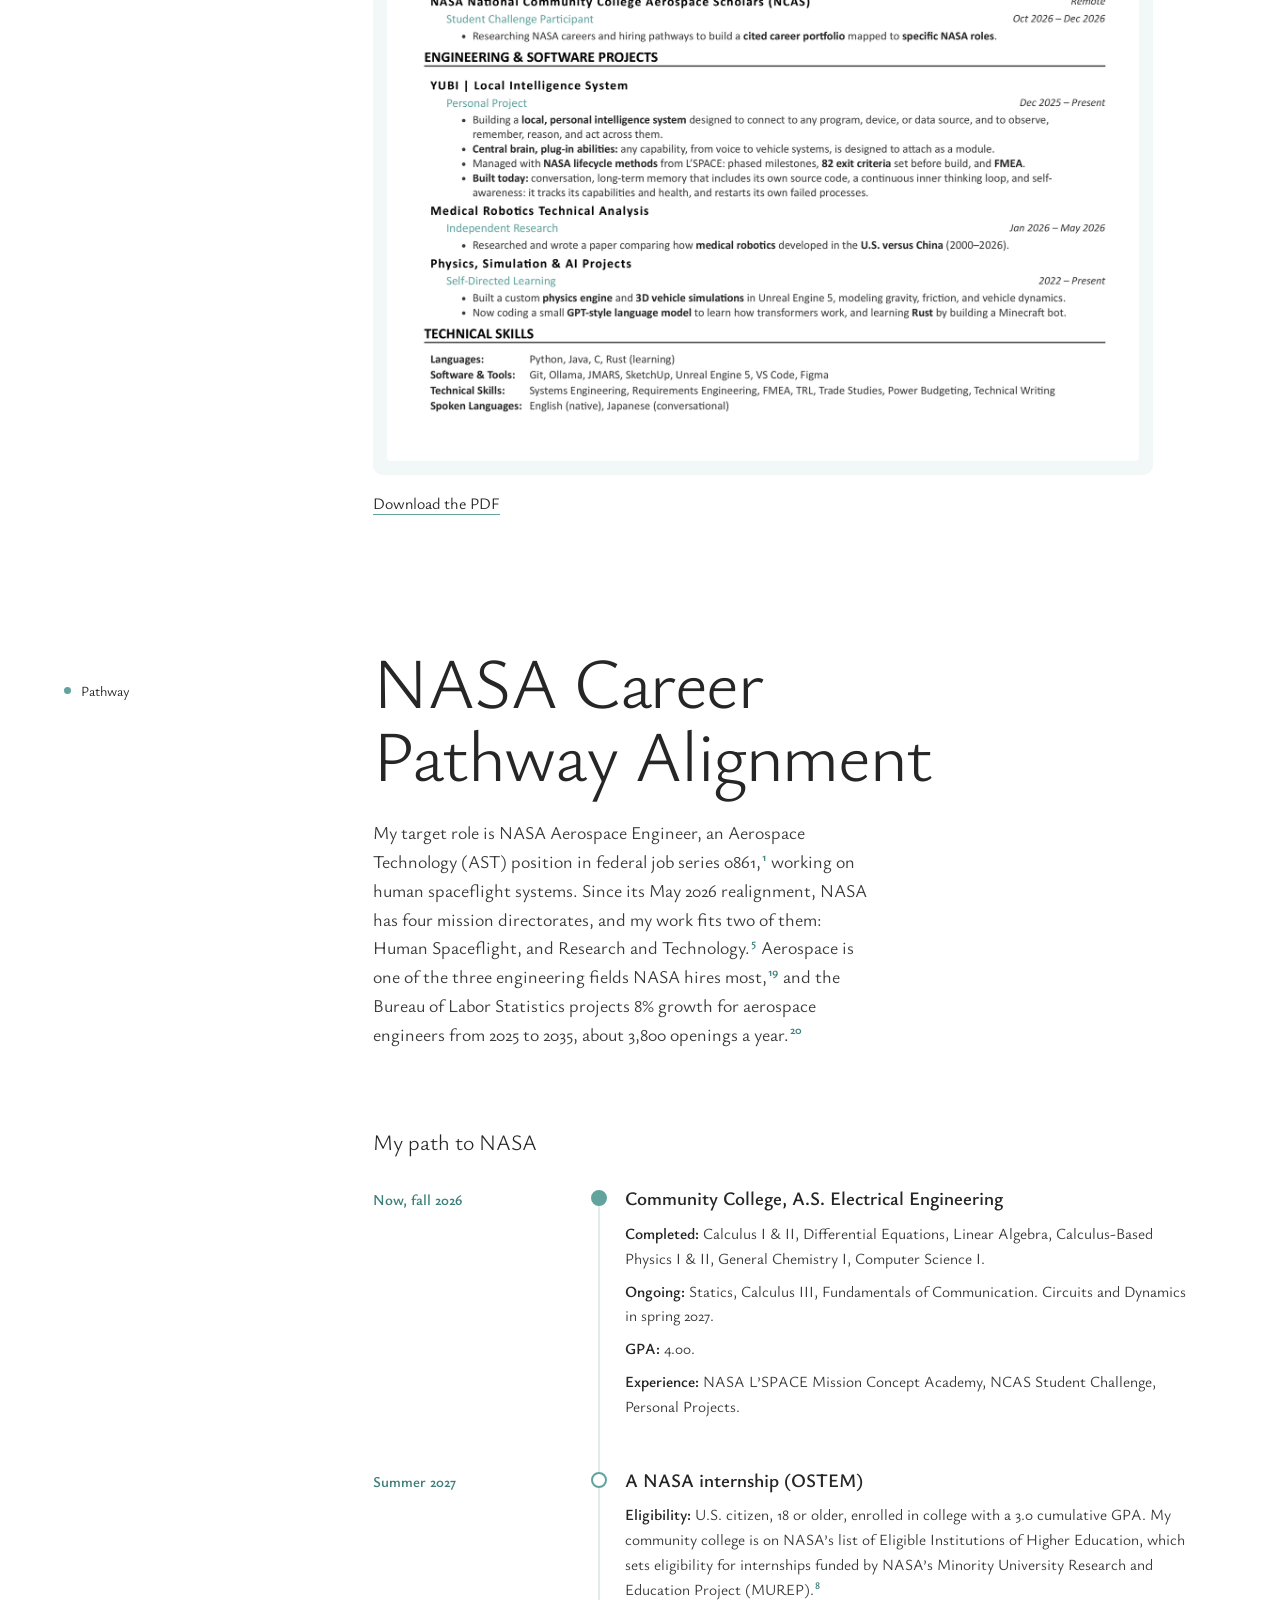
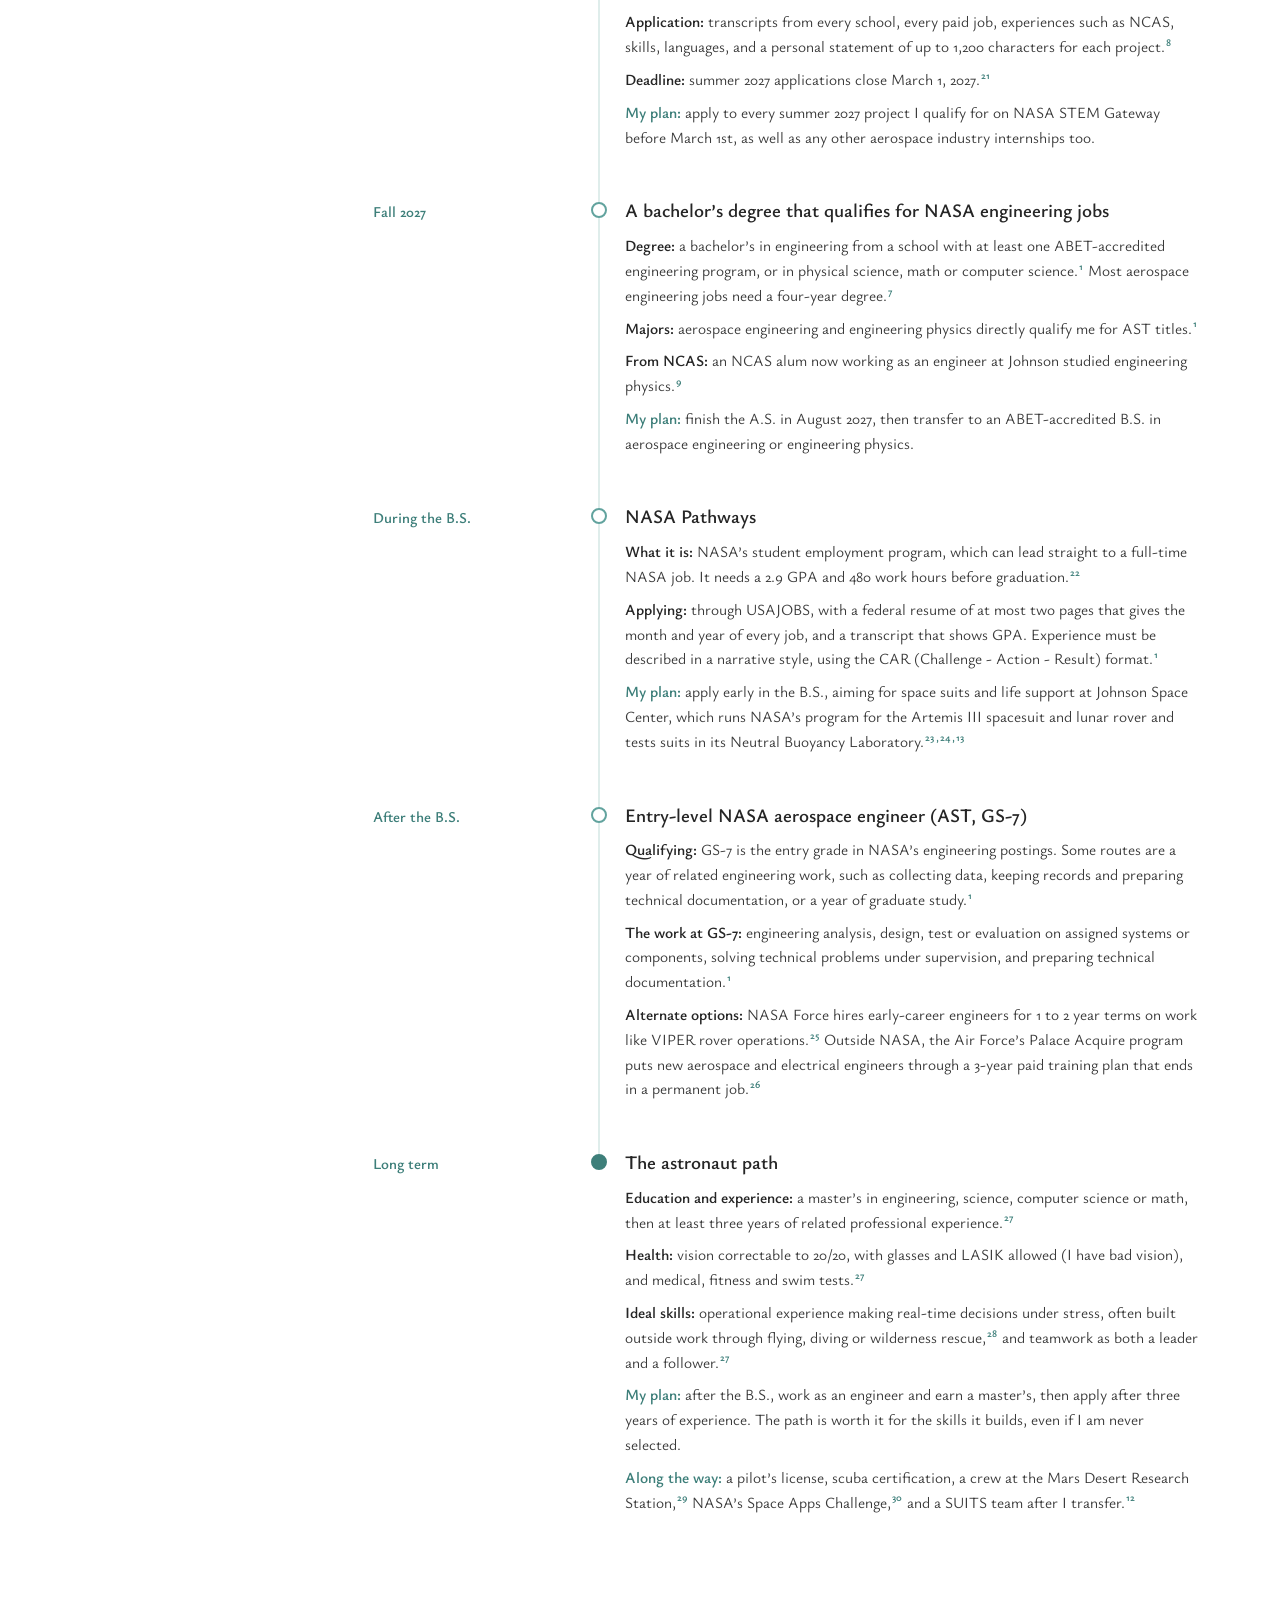
==== commit be3ab8c4: "Add files via upload" ====
--- a/index.html
+++ b/index.html
@@ -11,7 +11,7 @@
 <link rel="icon" type="image/png" sizes="32x32" href="img/favicon-32.png">
 <link rel="icon" type="image/png" sizes="192x192" href="img/favicon-192.png">
 <link rel="apple-touch-icon" href="img/apple-touch-icon.png">
-<link rel="stylesheet" href="style.css?v=20261127e">
+<link rel="stylesheet" href="style.css?v=20261127f">
 </head>
 <body>
 <canvas id="stars" aria-hidden="true"></canvas>
@@ -178,7 +178,7 @@
   <div class="sec-main">
   <h2 id="resume-title" class="display">Resume</h2>
     <div class="resume-img reveal"><img src="img/resume.webp" alt="One-page resume of Thomas (Mac) Doom" loading="lazy" decoding="async" width="1700" height="2200"><img class="print-only" data-psrc="img/resume-print.png" alt="" width="1700" height="2200"></div>
-    <p style="margin-top:16px"><a class="link" href="mac-doom-resume.pdf" download="Thomas (Mac) Doom - Resume.pdf">Download the PDF</a></p>
+    <p style="margin-top:16px"><a class="link" href="mac-doom-resume.pdf" download="Thomas Doom - NCAS Student Challenge - Resume.pdf">Download the PDF</a></p>
   </div>
 </section>
 
@@ -356,6 +356,7 @@
         "items": [
           {
             "src": "img/system-overview.webp",
+            "psrc": "img/system-overview-p.png",
             "thumb": "img/system-overview-sm.webp",
             "tw": 510,
             "cap": "System overview: every component with power, mass, size and readiness level. 171.5 kg, 98% of the 175 kg limit.",
@@ -372,6 +373,7 @@
           },
           {
             "src": "img/component-status.webp",
+            "psrc": "img/component-status-p.png",
             "thumb": "img/component-status-sm.webp",
             "tw": 920,
             "cap": "Which components run in each of the 13 operating modes.",
@@ -388,6 +390,7 @@
           },
           {
             "src": "img/sheet-max-power.webp",
+            "psrc": "img/sheet-max-power-p.png",
             "thumb": "img/sheet-max-power-sm.webp",
             "tw": 810,
             "cap": "Maximum power draw of each component in each operating mode.",
@@ -404,6 +407,7 @@
           },
           {
             "src": "img/sheet-mode-per-sol.webp",
+            "psrc": "img/sheet-mode-per-sol-p.png",
             "thumb": "img/sheet-mode-per-sol-sm.webp",
             "tw": 830,
             "cap": "Day-by-day operating mode status, from landing through both cave visits.",
@@ -420,6 +424,7 @@
           },
           {
             "src": "img/cave-cycle.webp",
+            "psrc": "img/cave-cycle-p.png",
             "thumb": "img/cave-cycle-sm.webp",
             "tw": 940,
             "cap": "The cave visit needs 6,684 Wh. At 70% depth of discharge that requires 9,549 Wh, so I chose 10,000 Wh.",
@@ -436,9 +441,9 @@
           },
           {
             "src": "img/sheet-mission-timeline.webp",
+            "psrc": "img/sheet-mission-timeline-p.png",
             "thumb": "img/sheet-mission-timeline-sm.webp",
             "tw": 940,
-            "psrc": "img/sheet-mission-timeline-print.png",
             "cap": "Power draw per sol: the phase and the power each operating mode draws, sol by sol.",
             "alt": "Power draw per sol",
             "ar": "2968/1818",
@@ -449,11 +454,11 @@
             "r": "0deg",
             "cluster": "pile",
             "nw": 2968,
-            "nh": 1818,
-            "print": 1
+            "nh": 1818
           },
           {
             "src": "img/soc-chart.webp",
+            "psrc": "img/soc-chart-p.png",
             "thumb": "img/soc-chart-sm.webp",
             "tw": 460,
             "cap": "Power used each sol and battery charge across the 47-sol mission. The dips are the two cave visits.",
@@ -471,6 +476,7 @@
           },
           {
             "src": "img/chart-power-vs-time-area.webp",
+            "psrc": "img/chart-power-vs-time-area-p.png",
             "thumb": "img/chart-power-vs-time-area-sm.webp",
             "tw": 410,
             "cap": "Battery energy and net energy per sol across the mission.",
@@ -488,9 +494,9 @@
           },
           {
             "src": "img/chart-max-power-stacked.webp",
+            "psrc": "img/chart-max-power-stacked-p.png",
             "thumb": "img/chart-max-power-stacked-sm.webp",
             "tw": 420,
-            "psrc": "img/chart-max-power-stacked-print.png",
             "cap": "Power draw by component, stacked for each operating mode.",
             "alt": "Power draw by component, stacked for each operating mode",
             "ar": "670/415",
@@ -502,11 +508,11 @@
             "d": "-4s",
             "op": "center",
             "nw": 670,
-            "nh": 415,
-            "print": 2
+            "nh": 415
           },
           {
             "src": "img/consumption-by-mode.webp",
+            "psrc": "img/consumption-by-mode-p.png",
             "thumb": "img/consumption-by-mode-sm.webp",
             "tw": 370,
             "cap": "Total power consumption in each of the 13 operating modes.",
@@ -532,6 +538,7 @@
         "items": [
           {
             "src": "img/distribution-trade.webp",
+            "psrc": "img/distribution-trade-p.png",
             "cap": "Distribution trade. The dual bus scored 81%, ahead of a regulated 28 V bus at 75.5%.",
             "alt": "Distribution trade",
             "ar": "1783/864",
@@ -546,6 +553,7 @@
           },
           {
             "src": "img/generation-trade.webp",
+            "psrc": "img/generation-trade-p.png",
             "thumb": "img/generation-trade-sm.webp",
             "tw": 1110,
             "cap": "Generation trade: a fixed array, a retractable tracking array and a single-axis tracking array.",
@@ -562,9 +570,9 @@
           },
           {
             "src": "img/sheet-battery-chemistry.webp",
+            "psrc": "img/sheet-battery-chemistry-p.png",
             "thumb": "img/sheet-battery-chemistry-sm.webp",
             "tw": 1190,
-            "psrc": "img/sheet-battery-chemistry-print.png",
             "cap": "Battery chemistry trade study: lithium-ion, lithium-sulfur and solid-state.",
             "alt": "Battery chemistry trade study: lithium-ion, lithium-sulfur and solid-state",
             "ar": "1652/1046",
@@ -575,8 +583,7 @@
             "r": "-0.8deg",
             "cluster": "hand",
             "nw": 1652,
-            "nh": 1046,
-            "print": 3
+            "nh": 1046
           }
         ],
         "hint": "Move across the stack to bring each trade forward."
@@ -588,6 +595,7 @@
         "items": [
           {
             "src": "img/power-architecture.webp",
+            "psrc": "img/power-architecture-p.png",
             "thumb": "img/power-architecture-sm.webp",
             "tw": 1110,
             "cap": "Power architecture: solar arrays, a 10,000 Wh battery and a dual bus to every subsystem.",
@@ -603,6 +611,7 @@
           },
           {
             "src": "img/n2-chart.webp",
+            "psrc": "img/n2-chart-p.png",
             "thumb": "img/n2-chart-sm.webp",
             "tw": 620,
             "cap": "N² chart of the interfaces between subsystems.",
@@ -618,6 +627,7 @@
           },
           {
             "src": "img/requirements.webp",
+            "psrc": "img/requirements-p.png",
             "cap": "Power subsystem requirements with rationale, parent requirement and verification method.",
             "alt": "Power requirements table",
             "ar": "2/1",
@@ -640,6 +650,7 @@
         "items": [
           {
             "src": "img/dena-landing.webp",
+            "psrc": "img/dena-landing-p.jpg",
             "cap": "Dena Cave skylight in JMARS, with the planned landing zone and route marked in red.",
             "alt": "Orbital image of the Dena Cave skylight with a landing zone circle",
             "ar": "1168/806",
@@ -655,7 +666,7 @@
           },
           {
             "src": "img/dena-hirise.webp",
-            "psrc": "img/dena-hirise-print.jpg",
+            "psrc": "img/dena-hirise-p.jpg",
             "cap": "Close view of the skylight: lower-resolution context imagery on the left, high-resolution color imagery on the right.",
             "alt": "Close orbital view of the Dena skylight",
             "ar": "1568/849",
@@ -667,8 +678,7 @@
             "op": "center",
             "nw": 1568,
             "nh": 849,
-            "tw": 1100,
-            "print": 4
+            "tw": 1100
           }
         ]
       }
@@ -712,6 +722,7 @@
         "items": [
           {
             "src": "img/hawaii-rainbow.jpg",
+            "psrc": "img/hawaii-rainbow-p.jpg",
             "cap": "Arrived early at the top of the valley and caught a double rainbow.",
             "alt": "A double rainbow over the valley, seen from the top",
             "ar": "2049/1536",
@@ -724,11 +735,11 @@
             "op": "center",
             "nw": 2049,
             "nh": 1536,
-            "tw": 690,
-            "print": 1
+            "tw": 690
           },
           {
             "src": "img/hawaii-valley-road.jpg",
+            "psrc": "img/hawaii-valley-road-p.jpg",
             "cap": "A steep, mile-long road down into the valley, at a 25% average grade.",
             "alt": "Two students walking down the steep road into the valley",
             "ar": "1536/2049",
@@ -745,6 +756,7 @@
           },
           {
             "src": "img/hawaii-valley-floor.jpg",
+            "psrc": "img/hawaii-valley-floor-p.jpg",
             "cap": "Halfway into the hike. Bottom of the valley looking inland.",
             "alt": "Looking inland from the valley floor under storm clouds",
             "ar": "1536/2498",
@@ -761,6 +773,7 @@
           },
           {
             "src": "img/hawaii-valley-crossing.jpg",
+            "psrc": "img/hawaii-valley-crossing-p.jpg",
             "cap": "Had to cross many sections of the stream to reach our location. Crystal clear waters.",
             "alt": "Students wading across a stream on the hike to a family's home",
             "ar": "2049/1536",
@@ -777,6 +790,7 @@
           },
           {
             "src": "img/hawaii-valley-falls.jpg",
+            "psrc": "img/hawaii-valley-falls-p.jpg",
             "cap": "Cool picture of me at the bottom of the steep road. This waterfall is the beginning of the stream running through the valley to the ocean.",
             "alt": "Me crouched on the road, looking at a waterfall on the valley wall",
             "ar": "864/1912",
@@ -793,6 +807,7 @@
           },
           {
             "src": "img/hawaii-valley-debris.jpg",
+            "psrc": "img/hawaii-valley-debris-p.jpg",
             "cap": "Cleanup after working in the valley!",
             "alt": "Me and a classmate carrying debris out from the fieldwork",
             "ar": "2049/1536",
@@ -805,8 +820,7 @@
             "op": "center",
             "nw": 2049,
             "nh": 1536,
-            "tw": 590,
-            "print": 2
+            "tw": 590
           }
         ]
       },
@@ -817,6 +831,7 @@
         "items": [
           {
             "src": "img/hawaii-taro.jpg",
+            "psrc": "img/hawaii-taro-p.jpg",
             "cap": "Peeling and cleaning taro, an ingredient used in traditional Hawaiian foods.",
             "alt": "Students peeling and cleaning taro in tubs of water",
             "ar": "1537/2049",
@@ -829,11 +844,11 @@
             "op": "center",
             "nw": 1537,
             "nh": 2049,
-            "tw": 430,
-            "print": 3
+            "tw": 430
           },
           {
             "src": "img/hawaii-imu-group.jpg",
+            "psrc": "img/hawaii-imu-group-p.jpg",
             "cap": "A group picture of everyone working on the imu!",
             "alt": "The group around the imu as the fire takes under the lava rocks",
             "ar": "2049/1537",
@@ -846,11 +861,11 @@
             "op": "center",
             "nw": 2049,
             "nh": 1537,
-            "tw": 760,
-            "print": 4
+            "tw": 760
           },
           {
             "src": "img/hawaii-imu-stones.jpg",
+            "psrc": "img/hawaii-imu-stones-p.jpg",
             "cap": "This is an imu we made, a handmade ‘oven’ of sorts, using lava rocks, wood, banana leaves and tarps to hold in the heat to cook the food.",
             "alt": "Lava rocks stacked over wood for the imu base",
             "ar": "1537/870",
@@ -867,6 +882,7 @@
           },
           {
             "src": "img/hawaii-tent.jpg",
+            "psrc": "img/hawaii-tent-p.jpg",
             "cap": "Setting up a tent for the food prep work since it was raining.",
             "alt": "Students raising a tent for the cooking prep",
             "ar": "2049/1536",
@@ -890,6 +906,7 @@
         "items": [
           {
             "src": "img/hawaii-lava-tube.jpg",
+            "psrc": "img/hawaii-lava-tube-p.jpg",
             "cap": "Lava tube we were able to walk through. This experience helped me with L’SPACE, since the objective was Mars lava tubes.",
             "alt": "Me walking through a lava tube",
             "ar": "1536/2049",
@@ -906,6 +923,7 @@
           },
           {
             "src": "img/hawaii-guide-trail.jpg",
+            "psrc": "img/hawaii-guide-trail-p.jpg",
             "cap": "A local Hawaiian family guiding us along a fishing trail. A spiritual song and dance was performed before entering the land.",
             "alt": "Our Hawaiian guide on a traditional coastal trail of lava rock",
             "ar": "1536/2049",
@@ -922,6 +940,7 @@
           },
           {
             "src": "img/hawaii-carver.jpg",
+            "psrc": "img/hawaii-carver-p.jpg",
             "cap": "A national park on the main island showing the history of Hawaiian culture.",
             "alt": "Students watching a carver at work in a thatched hale at a national park",
             "ar": "2049/1984",
@@ -938,6 +957,7 @@
           },
           {
             "src": "img/hawaii-desalination.jpg",
+            "psrc": "img/hawaii-desalination-p.jpg",
             "cap": "A desalination plant we visited, where we got a lecture on its processes.",
             "alt": "Walking the grounds of a water desalination plant",
             "ar": "2049/1536",
@@ -954,6 +974,7 @@
           },
           {
             "src": "img/hawaii-manta-night.jpg",
+            "psrc": "img/hawaii-manta-night-p.jpg",
             "cap": "Swimming with manta rays during the rare blood moon in 2021.",
             "alt": "Dive boats lit up at night for the manta ray swim",
             "ar": "2049/1536",
@@ -977,6 +998,7 @@
         "items": [
           {
             "src": "img/hawaii-coastline.jpg",
+            "psrc": "img/hawaii-coastline-p.jpg",
             "cap": "I was the main trailblazer for the coastal hiking spots near campus, exploring miles around to find the best spots.",
             "alt": "Me on the rocky coastline near campus",
             "ar": "2049/1536",
@@ -993,6 +1015,7 @@
           },
           {
             "src": "img/hawaii-cliff-edge.jpg",
+            "psrc": "img/hawaii-cliff-edge-p.jpg",
             "cap": "I always found myself standing on the edge of cliffs, allowing for some pretty cool pictures!",
             "alt": "Me standing at the edge of a sea cliff",
             "ar": "1206/2208",
@@ -1009,6 +1032,7 @@
           },
           {
             "src": "img/hawaii-crater.jpg",
+            "psrc": "img/hawaii-crater-p.jpg",
             "cap": "Exploring the crater at the Kīlauea volcano.",
             "alt": "My selfie at the edge of a volcanic crater",
             "ar": "2208/1206",
@@ -1025,6 +1049,7 @@
           },
           {
             "src": "img/hawaii-pololu-coast.jpg",
+            "psrc": "img/hawaii-pololu-coast-p.jpg",
             "cap": "Another sacred valley we were fortunate to explore, with the most stunning beaches and landscape.",
             "alt": "Black sand beach and sea cliffs from halfway down the valley trail",
             "ar": "1536/2049",
@@ -1041,6 +1066,7 @@
           },
           {
             "src": "img/hawaii-pololu-river.jpg",
+            "psrc": "img/hawaii-pololu-river-p.jpg",
             "cap": "The same sacred valley. Incredible atmosphere. I was taken aback throughout the whole experience.",
             "alt": "Me looking up the valley from beside the river",
             "ar": "1537/2049",
@@ -1057,6 +1083,7 @@
           },
           {
             "src": "img/hawaii-sunset.jpg",
+            "psrc": "img/hawaii-sunset-p.jpg",
             "cap": "The prettiest sunset of the semester happened to be on my birthday!",
             "alt": "A purple and pink sunset over the trees",
             "ar": "2049/1536",
@@ -1077,9 +1104,9 @@
   }
 };
 </script>
-<script src="refs.js?v=20261127e"></script>
-<script src="ascii-src.js?v=20261127e"></script>
-<script src="main.js?v=20261127e"></script>
-<script src="cursor.js?v=20261127e"></script>
+<script src="refs.js?v=20261127f"></script>
+<script src="ascii-src.js?v=20261127f"></script>
+<script src="main.js?v=20261127f"></script>
+<script src="cursor.js?v=20261127f"></script>
 </body>
 </html>
--- a/style.css
+++ b/style.css
@@ -555,10 +555,13 @@
   .exp-text h4{font-size:10.5pt;margin-bottom:2pt}
   .exp-text p{font-size:10.5pt !important;line-height:1.5 !important;max-width:none !important}
   .print-board{display:block;margin:2pt 0 8pt}
-  .pgrid{display:grid;grid-template-columns:repeat(2,minmax(0,1fr));gap:10pt 12pt}
+  .pgroup{margin:0 0 10pt}
+  .pgcap{font-size:8.5pt;line-height:1.35;color:#3a3a3a;margin:0 0 4pt;break-after:avoid}
+  .pgcap b{color:var(--ink);font-weight:600}
+  .pgrid{display:grid;grid-template-columns:repeat(3,minmax(0,1fr));gap:8pt 10pt;align-items:start}
   .pgrid.single{grid-template-columns:1fr}
   .pgrid figure{margin:0;break-inside:avoid;display:flex;flex-direction:column;gap:3pt}
-  .pgrid img{width:100%;height:2.6in;object-fit:contain;border:1px solid var(--band);border-radius:3pt;background:#fff;-webkit-print-color-adjust:exact;print-color-adjust:exact}
+  .pgrid img{width:100%;height:1.6in;object-fit:contain;border:1px solid var(--band);border-radius:3pt;background:#fff;-webkit-print-color-adjust:exact;print-color-adjust:exact}
   .pgrid.single img{height:3.4in}
   .pgrid figcaption{font-size:8pt;line-height:1.35;color:#3a3a3a}
   .print-figs figcaption{font-size:8.5pt;line-height:1.35;color:#3a3a3a}
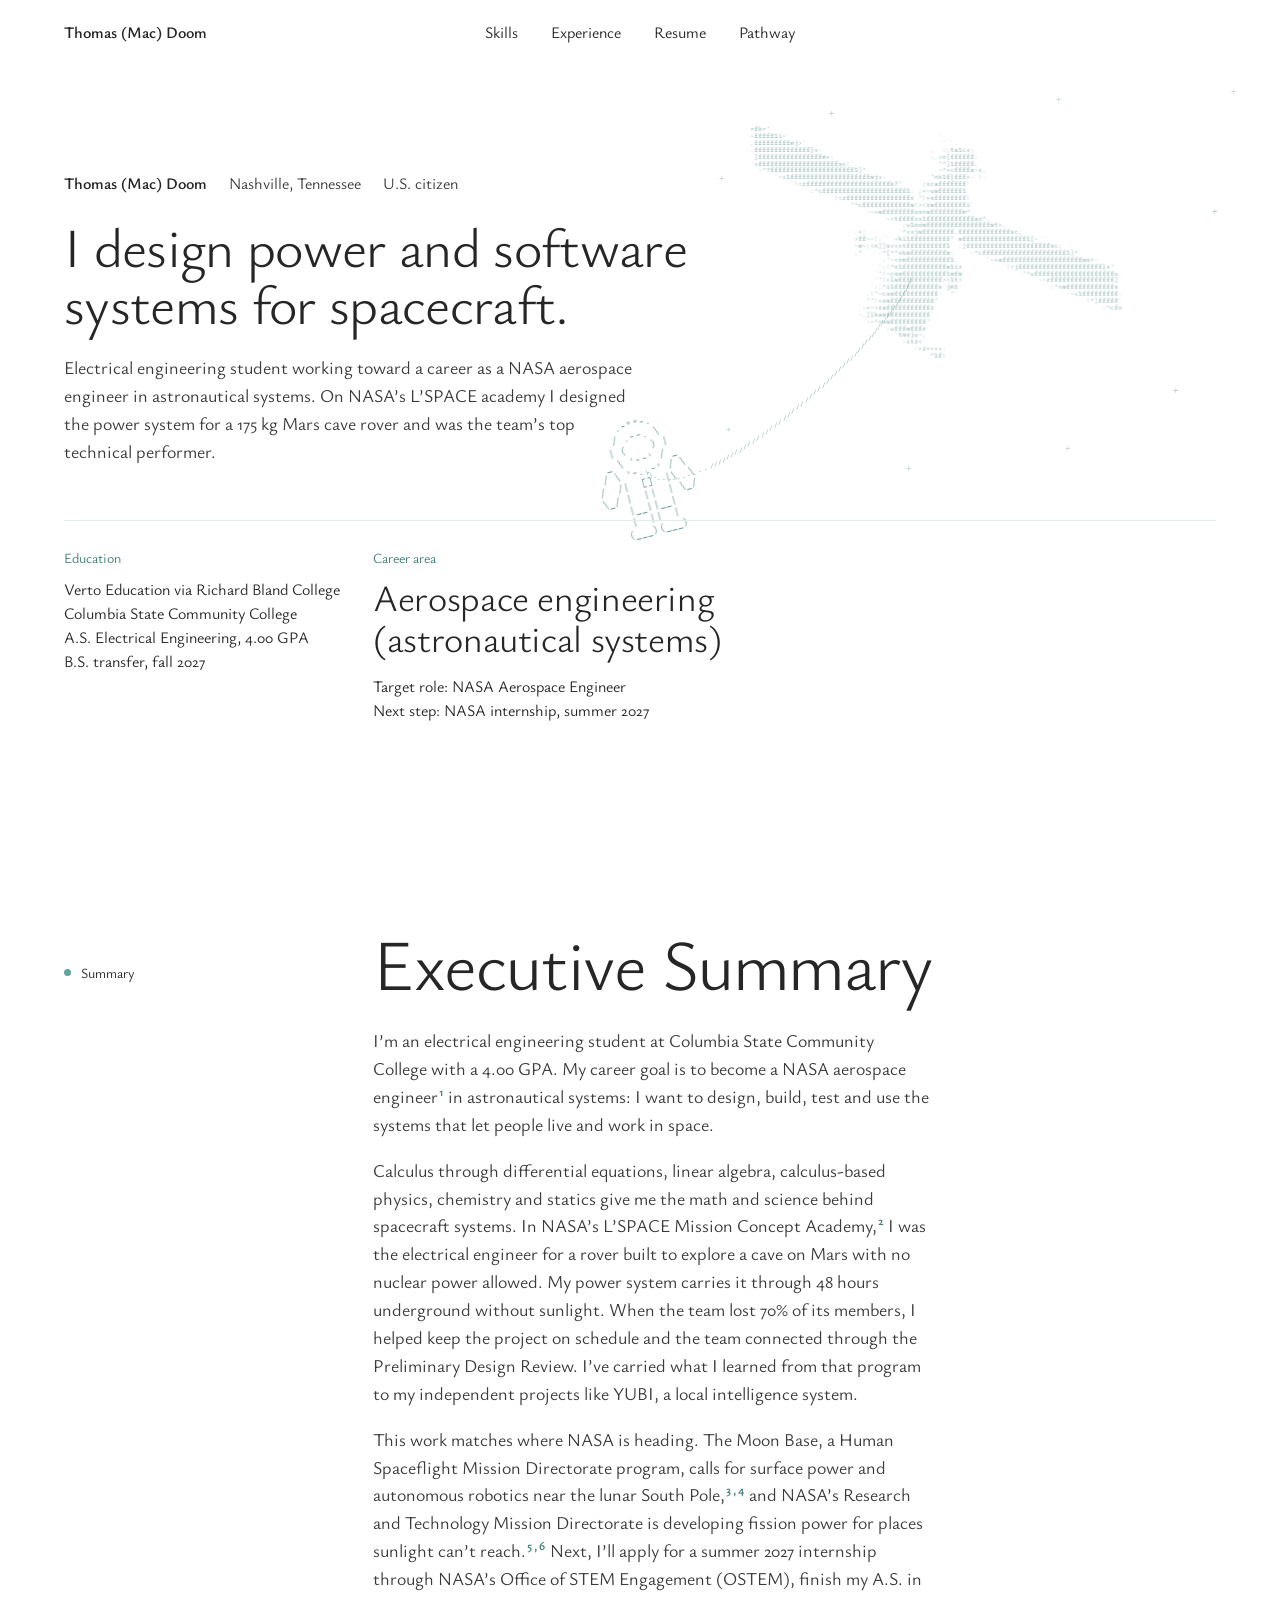
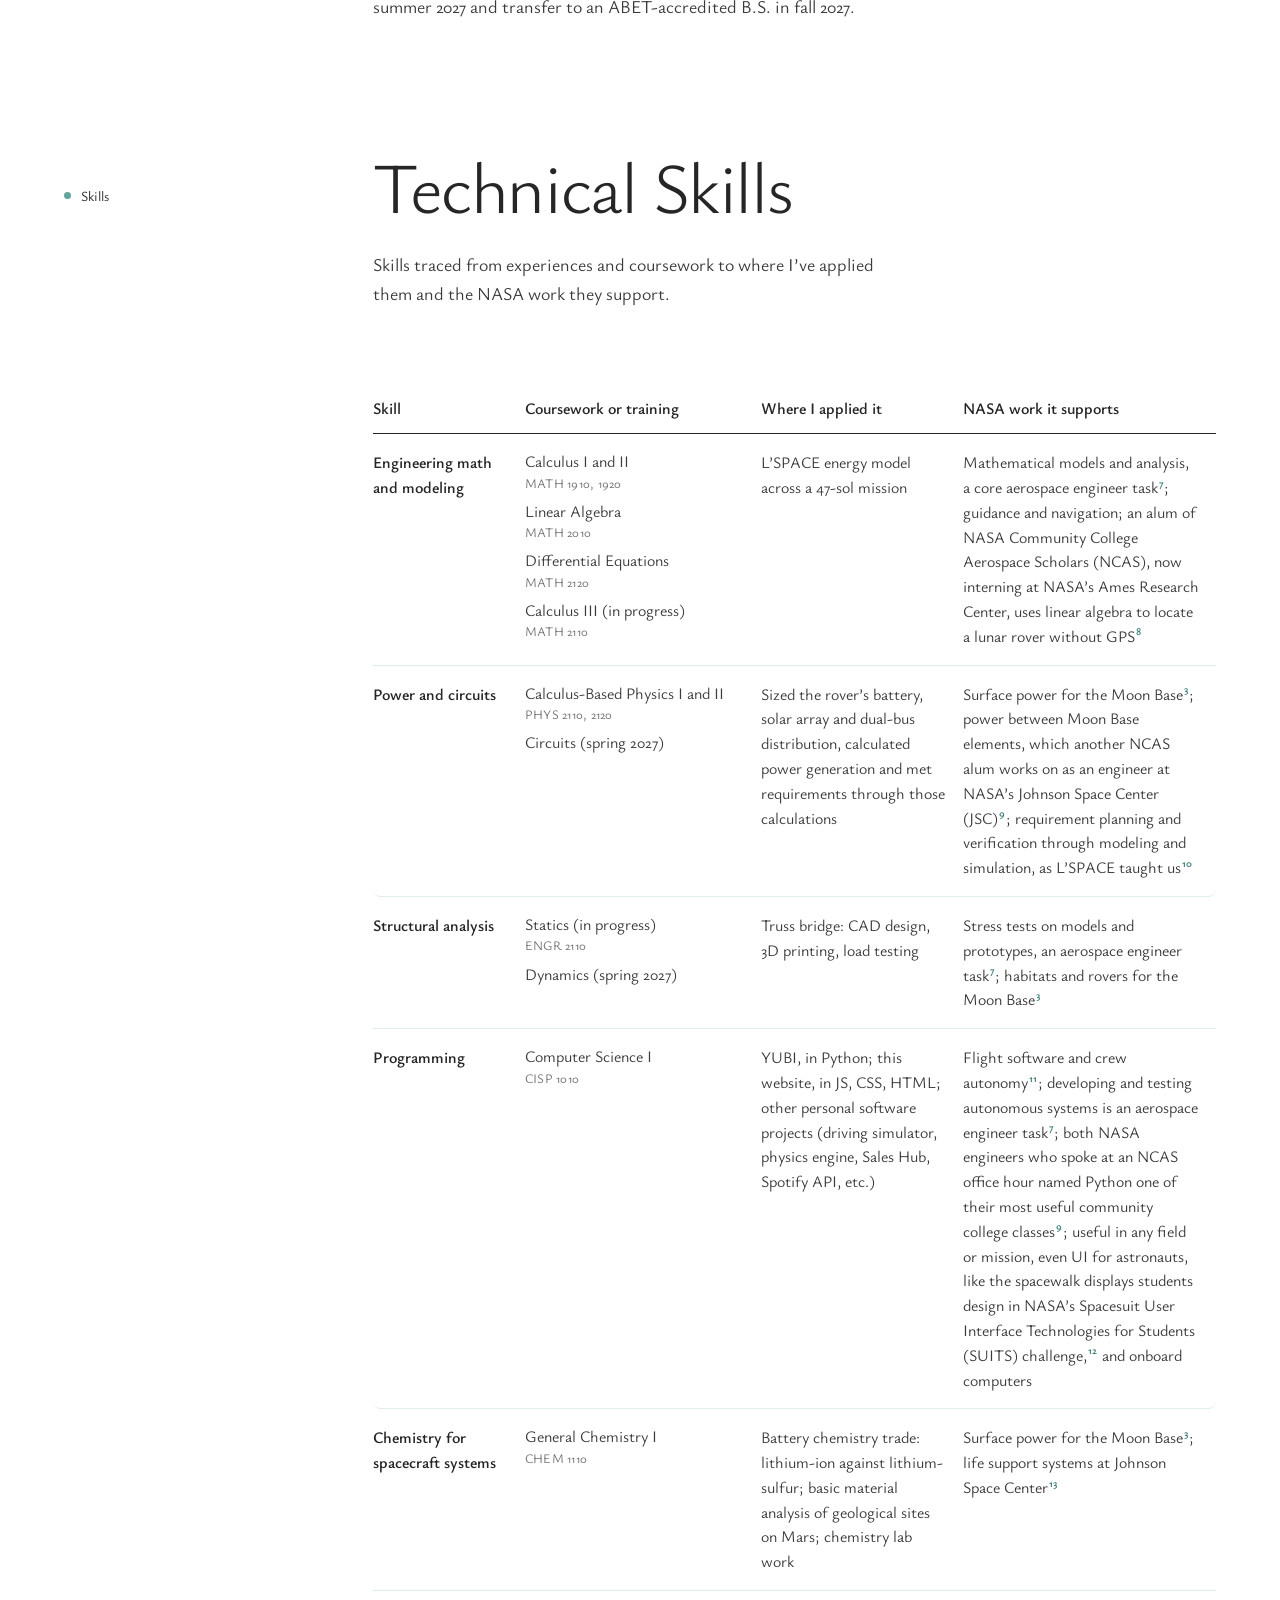
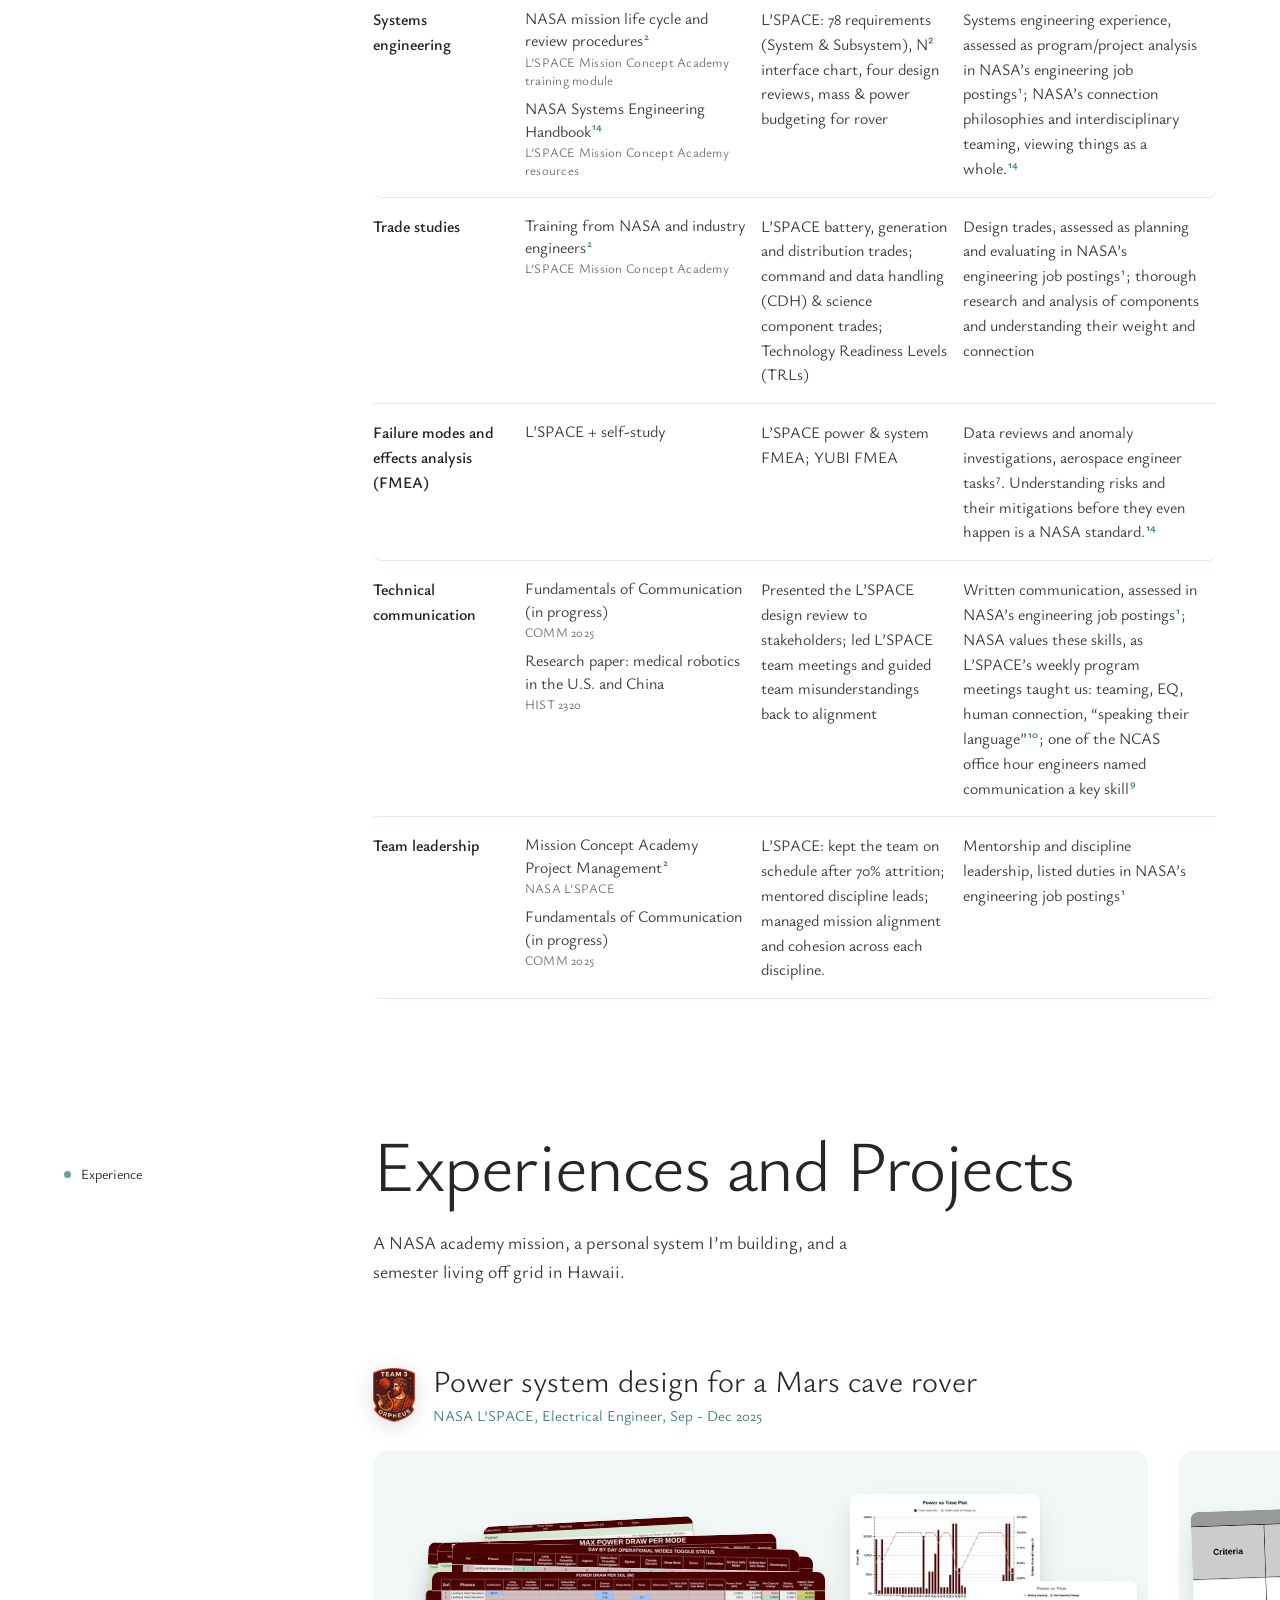
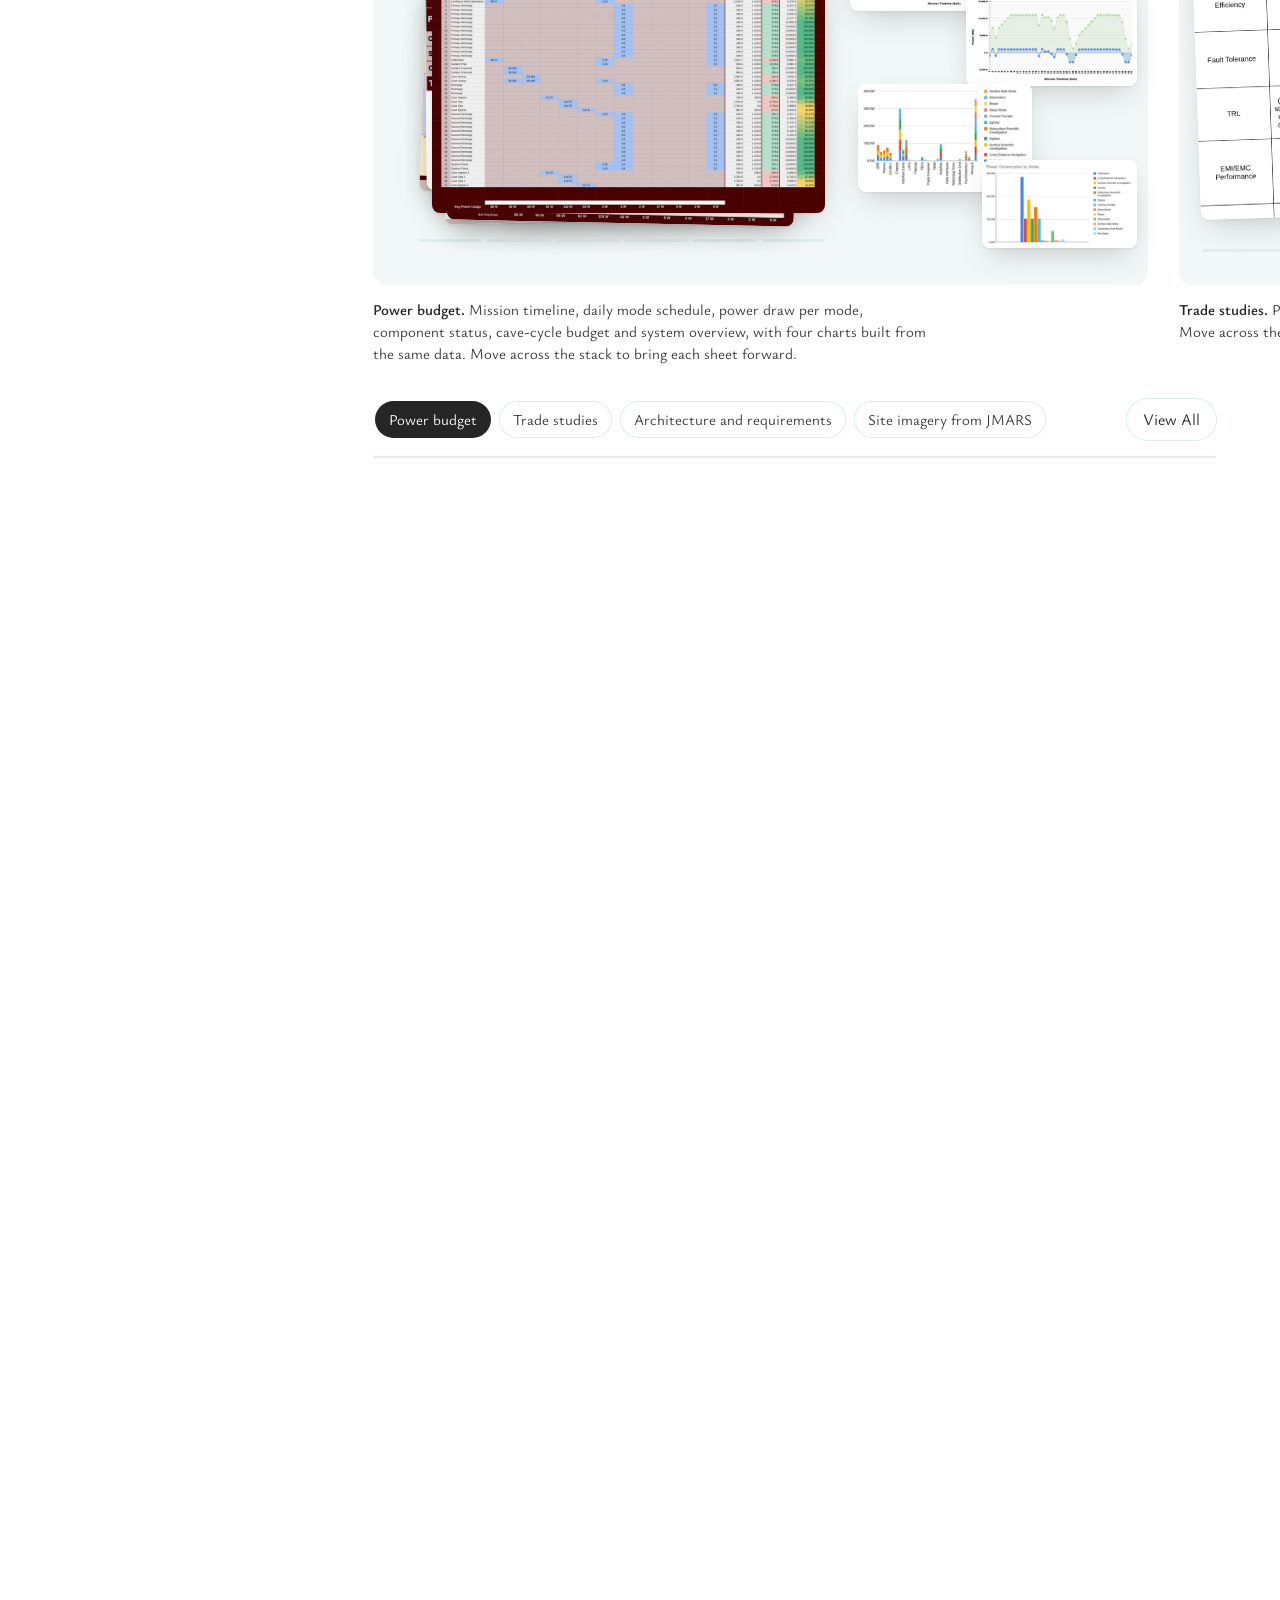
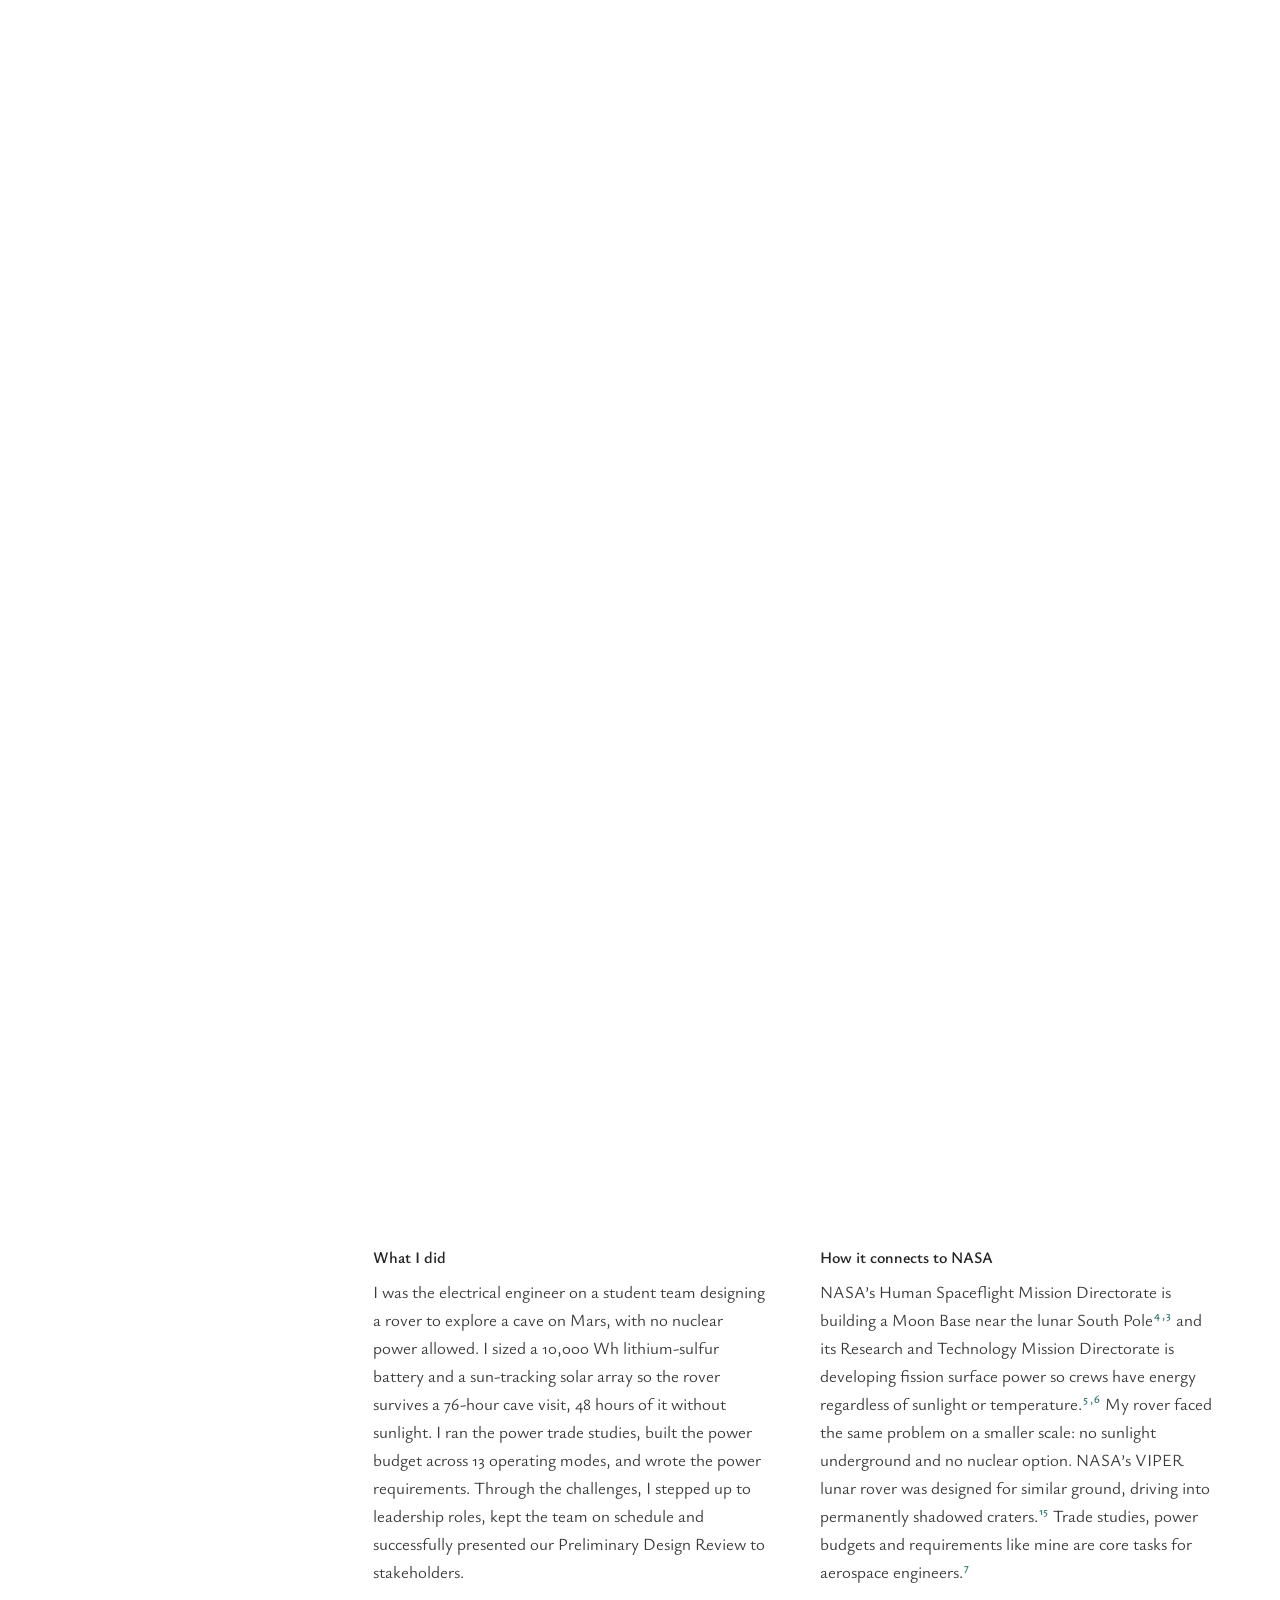
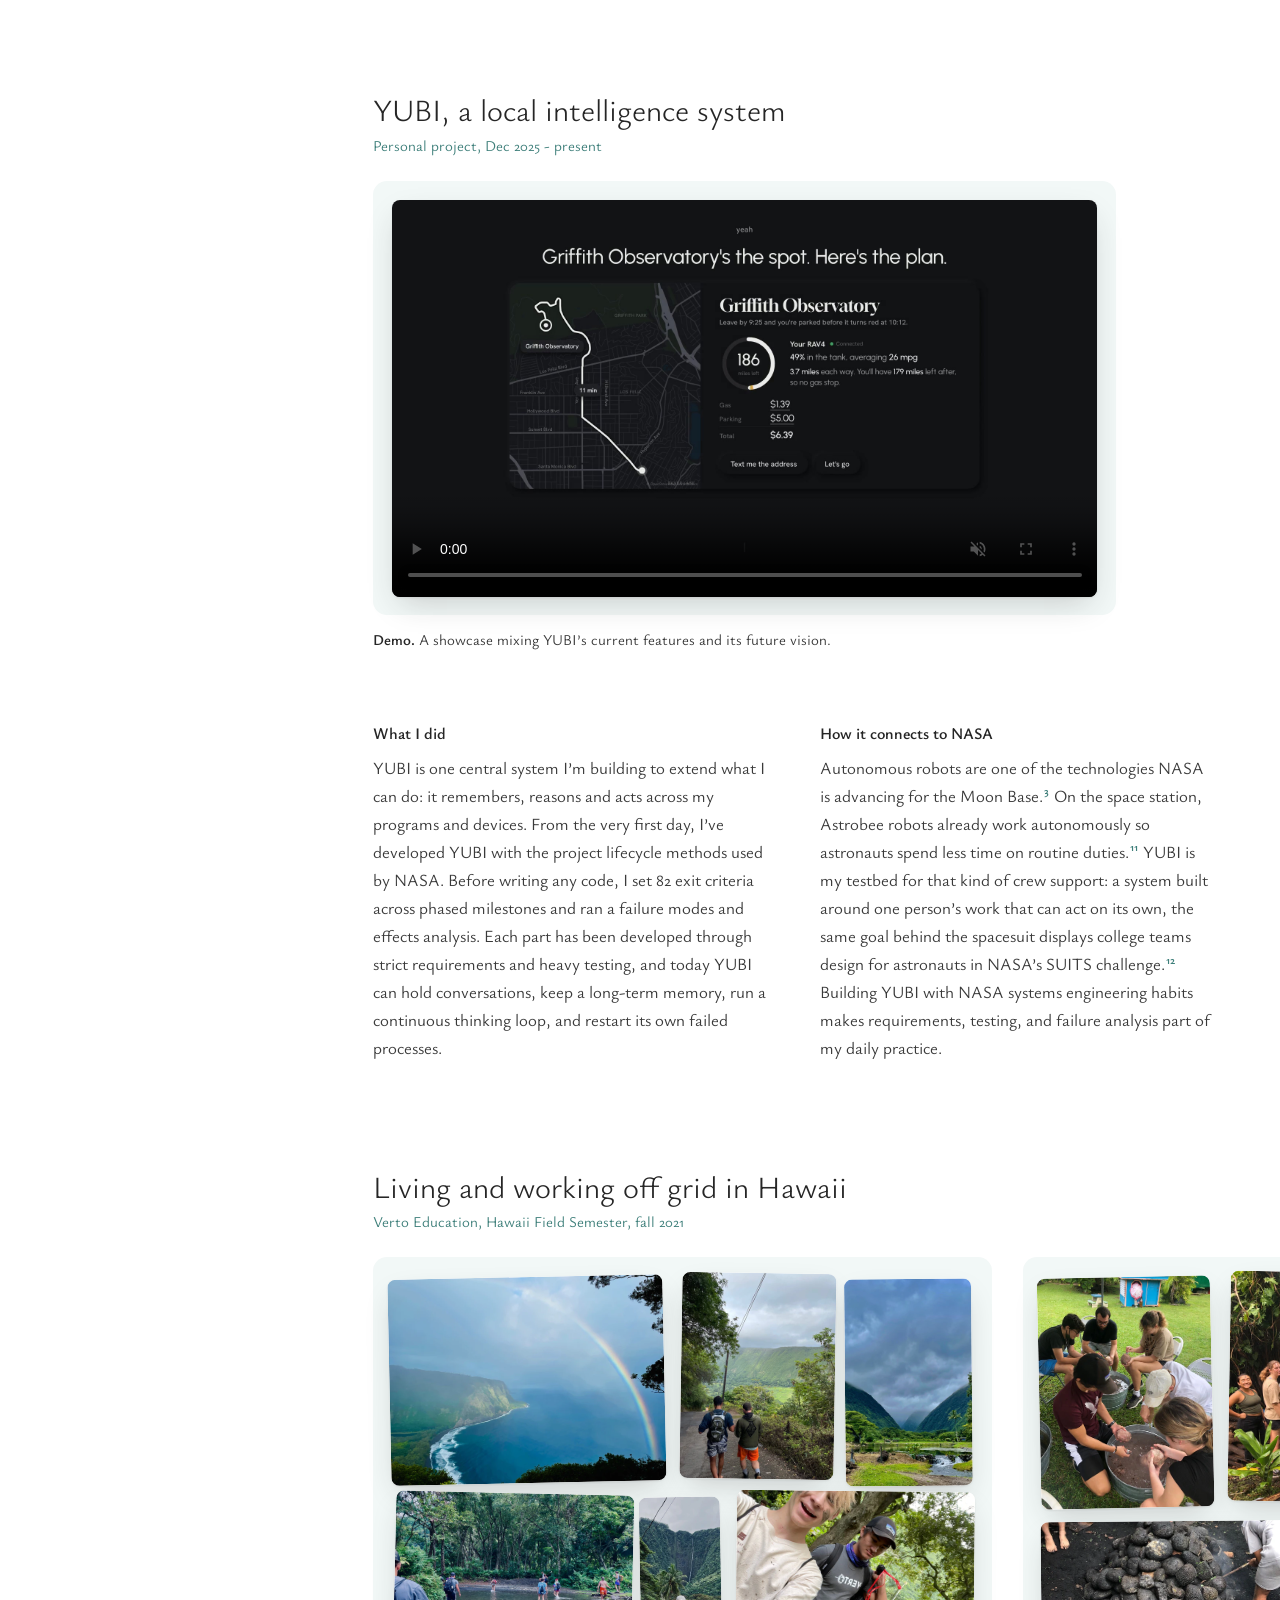
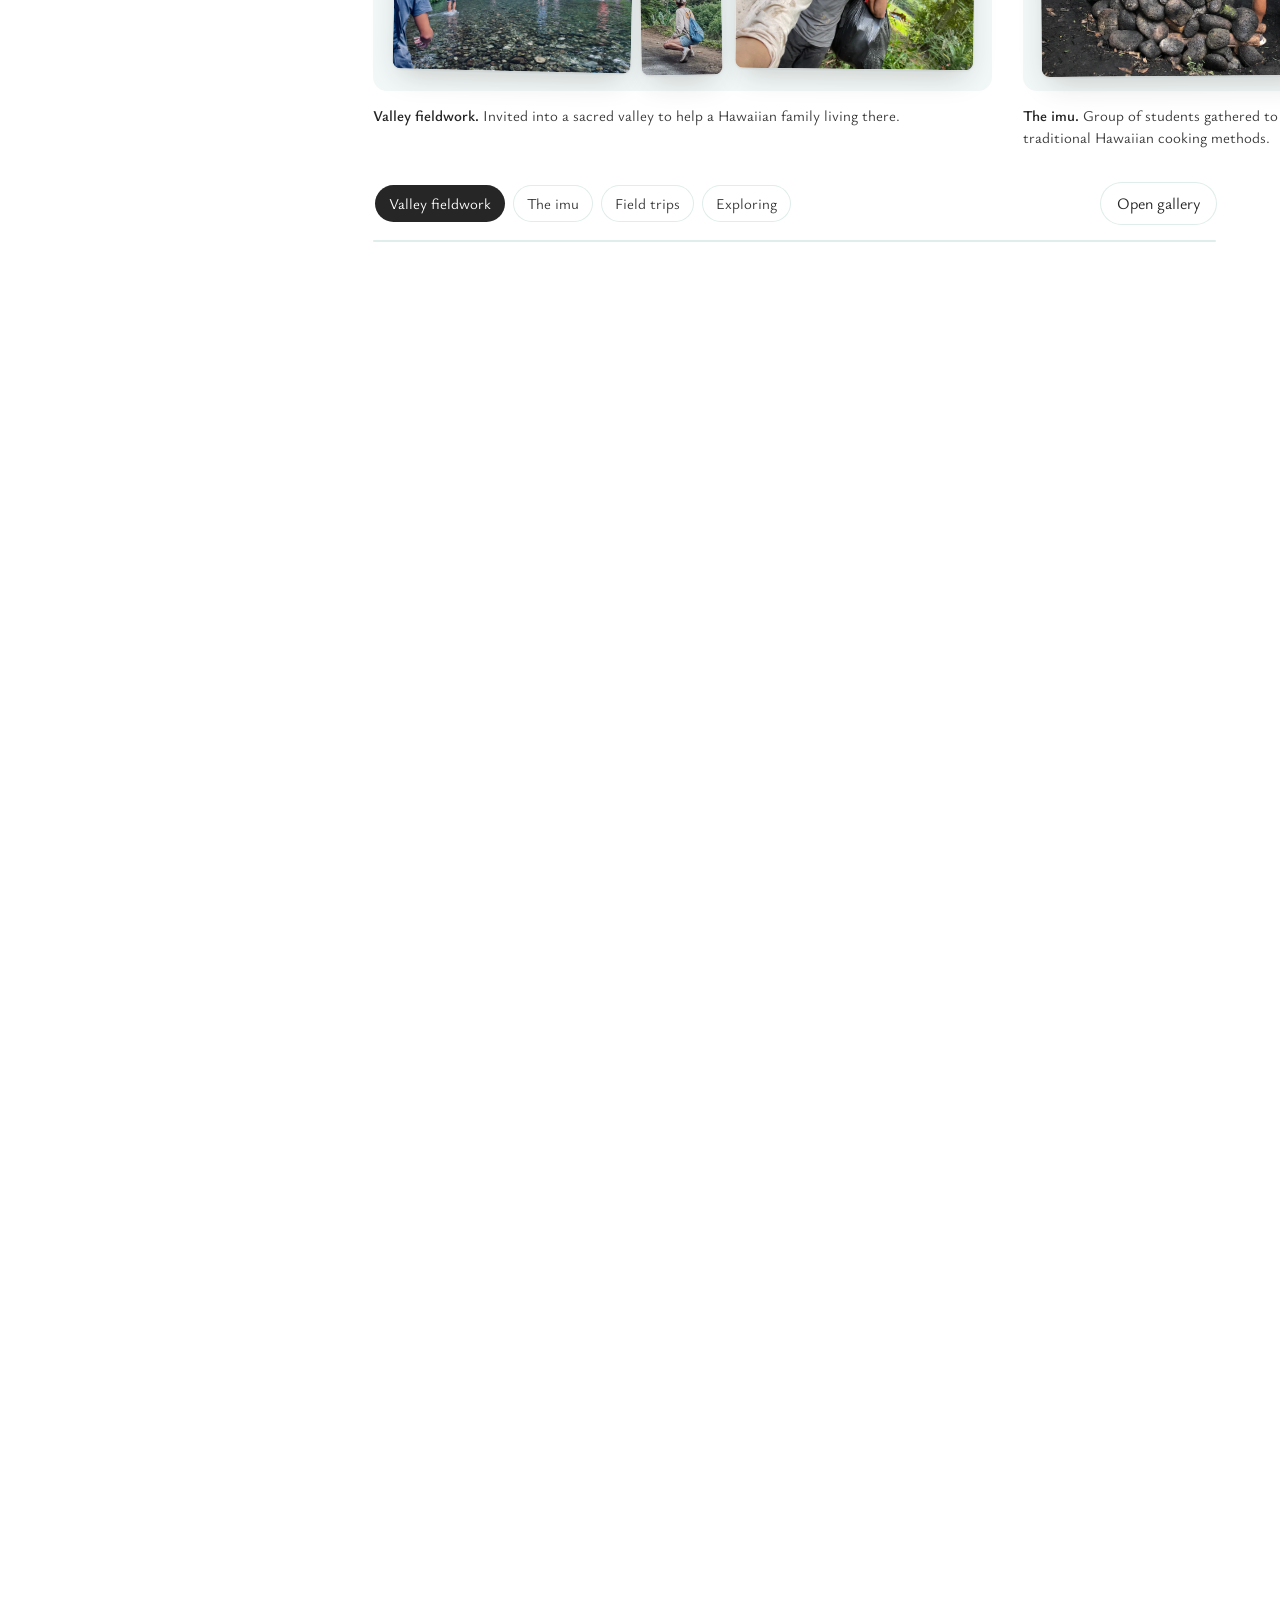
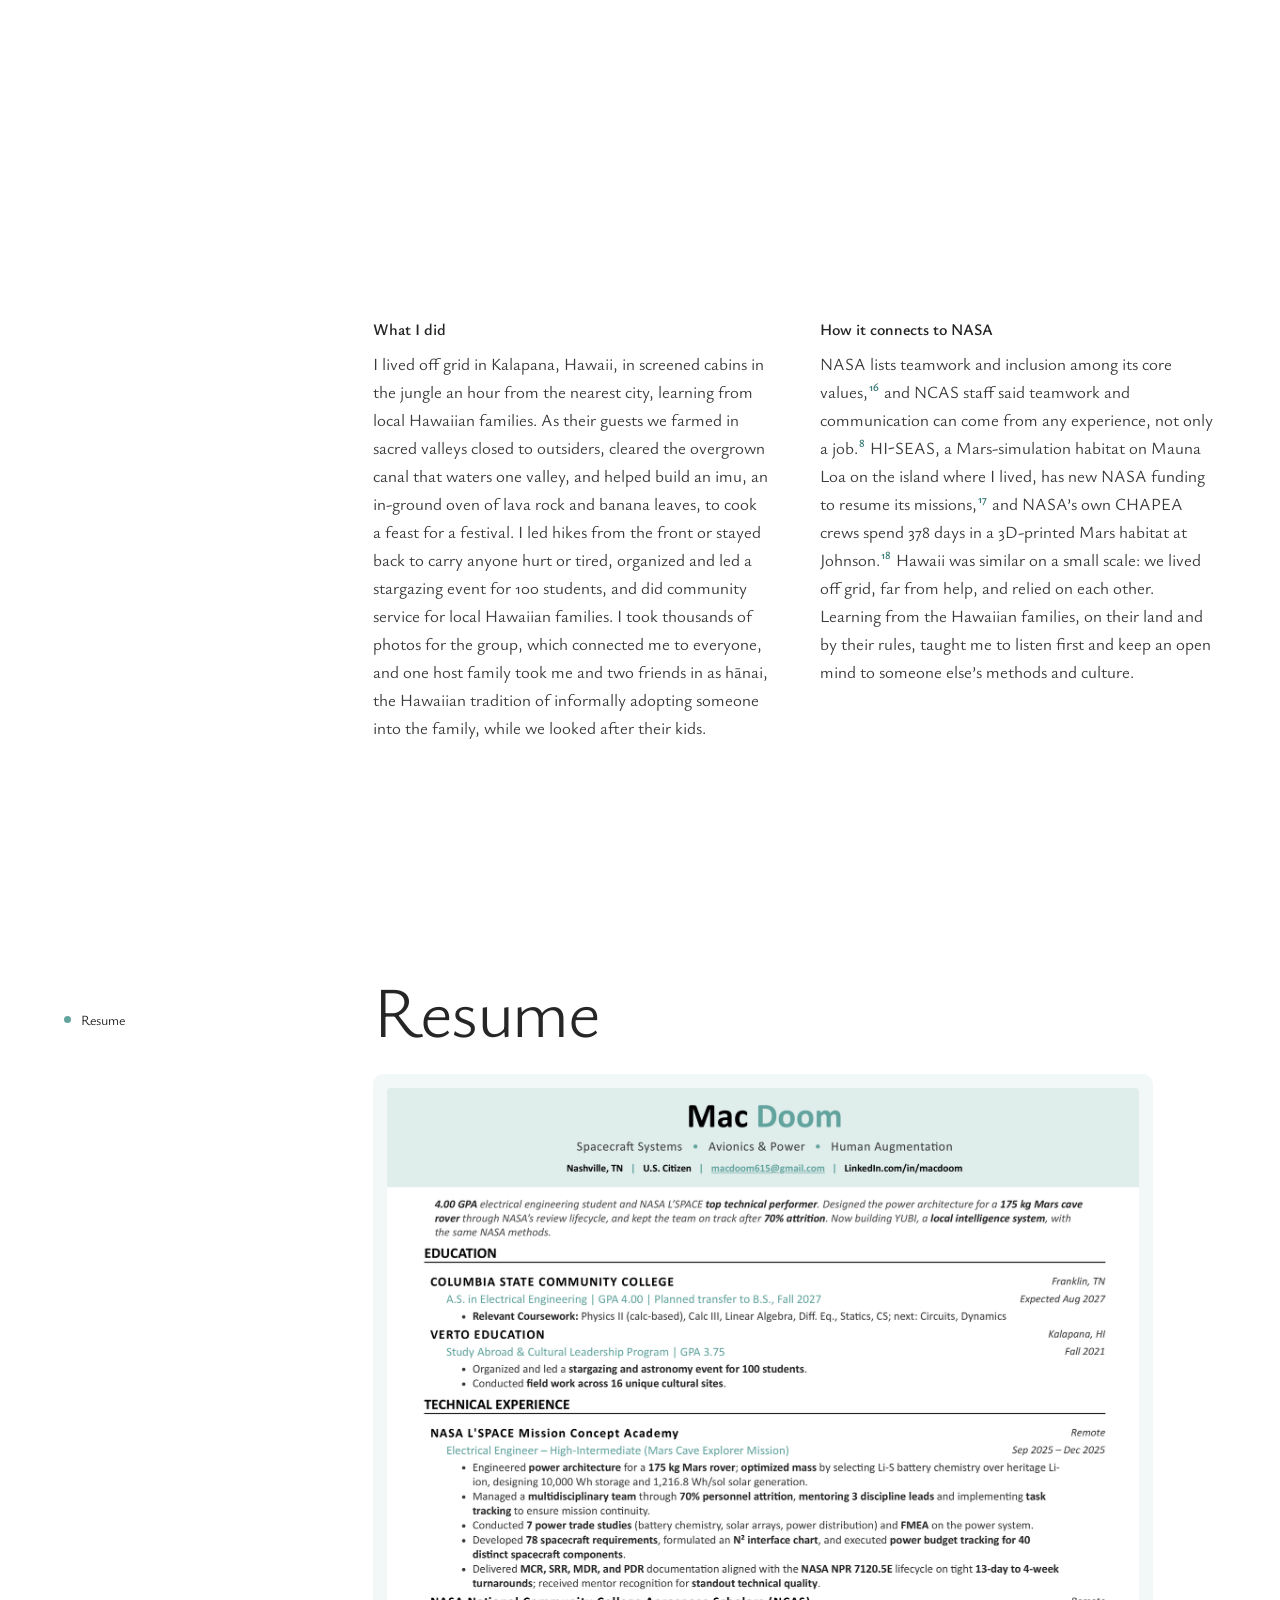
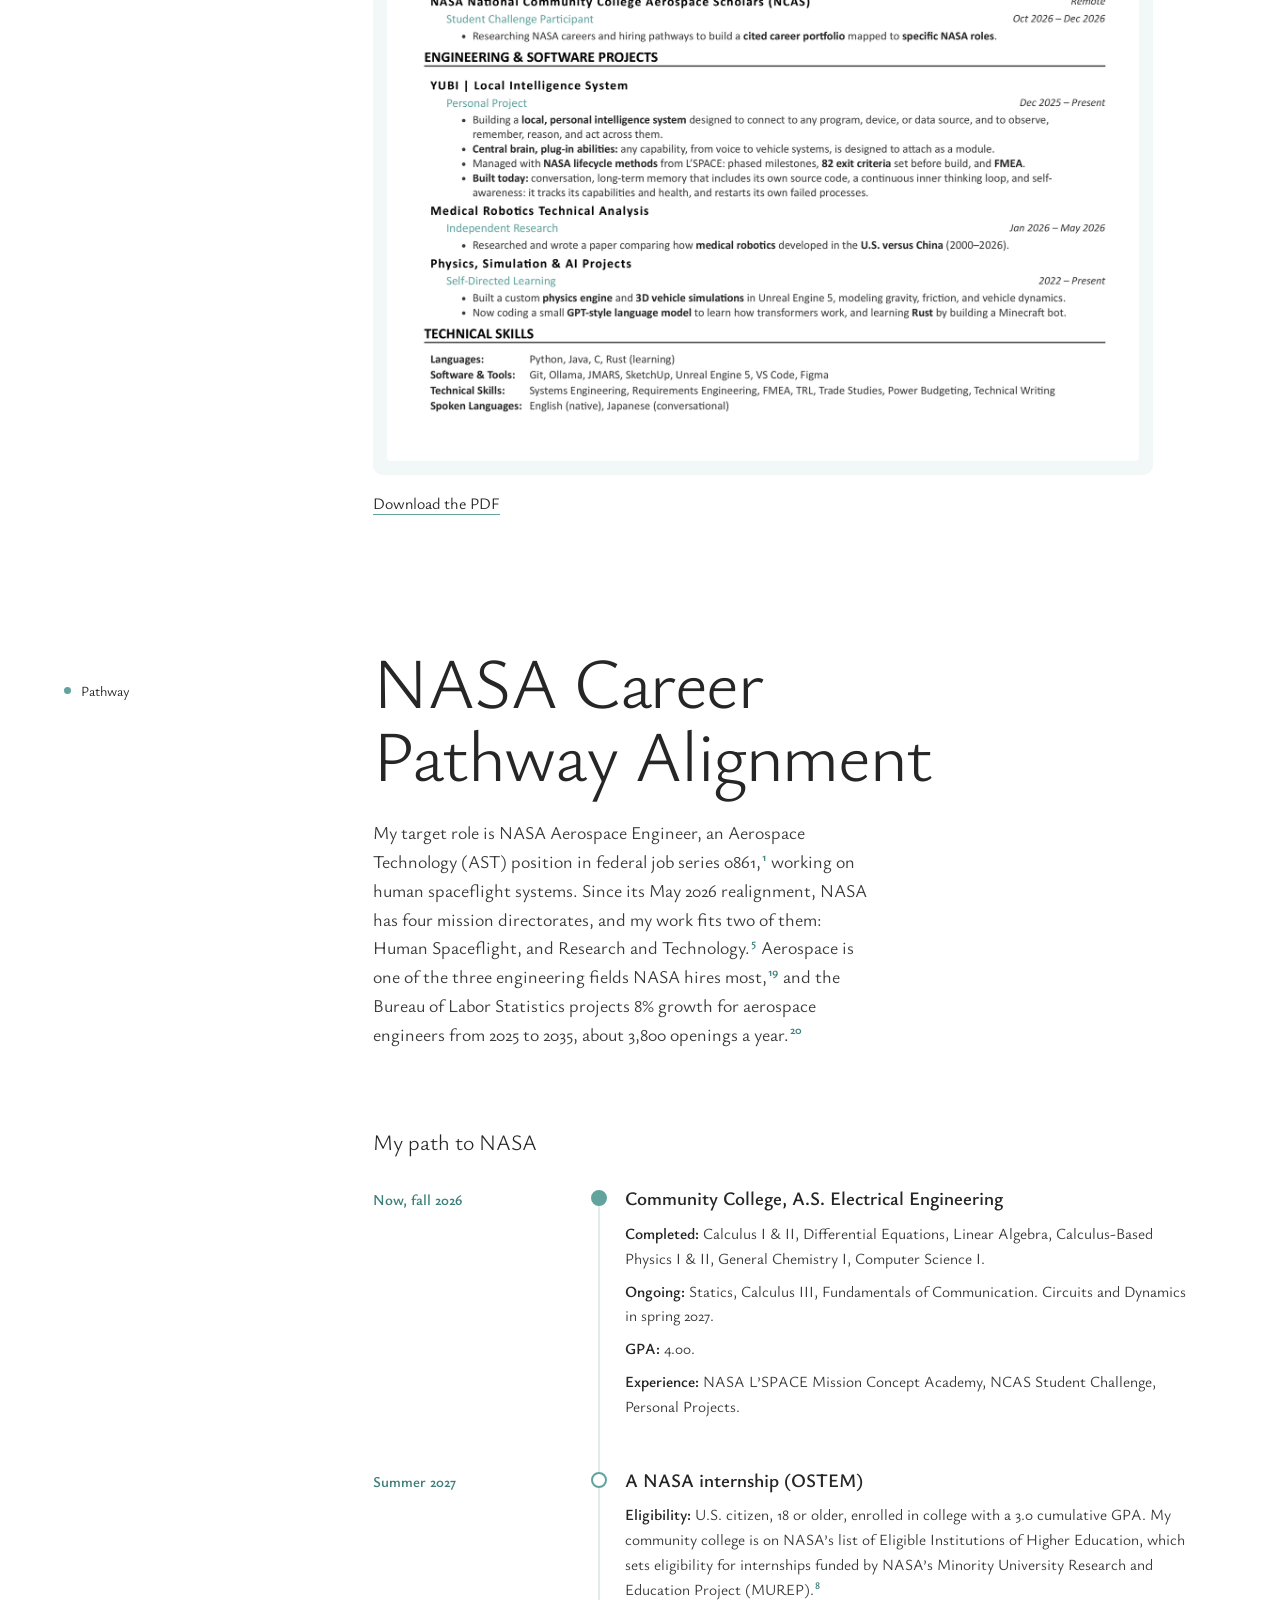
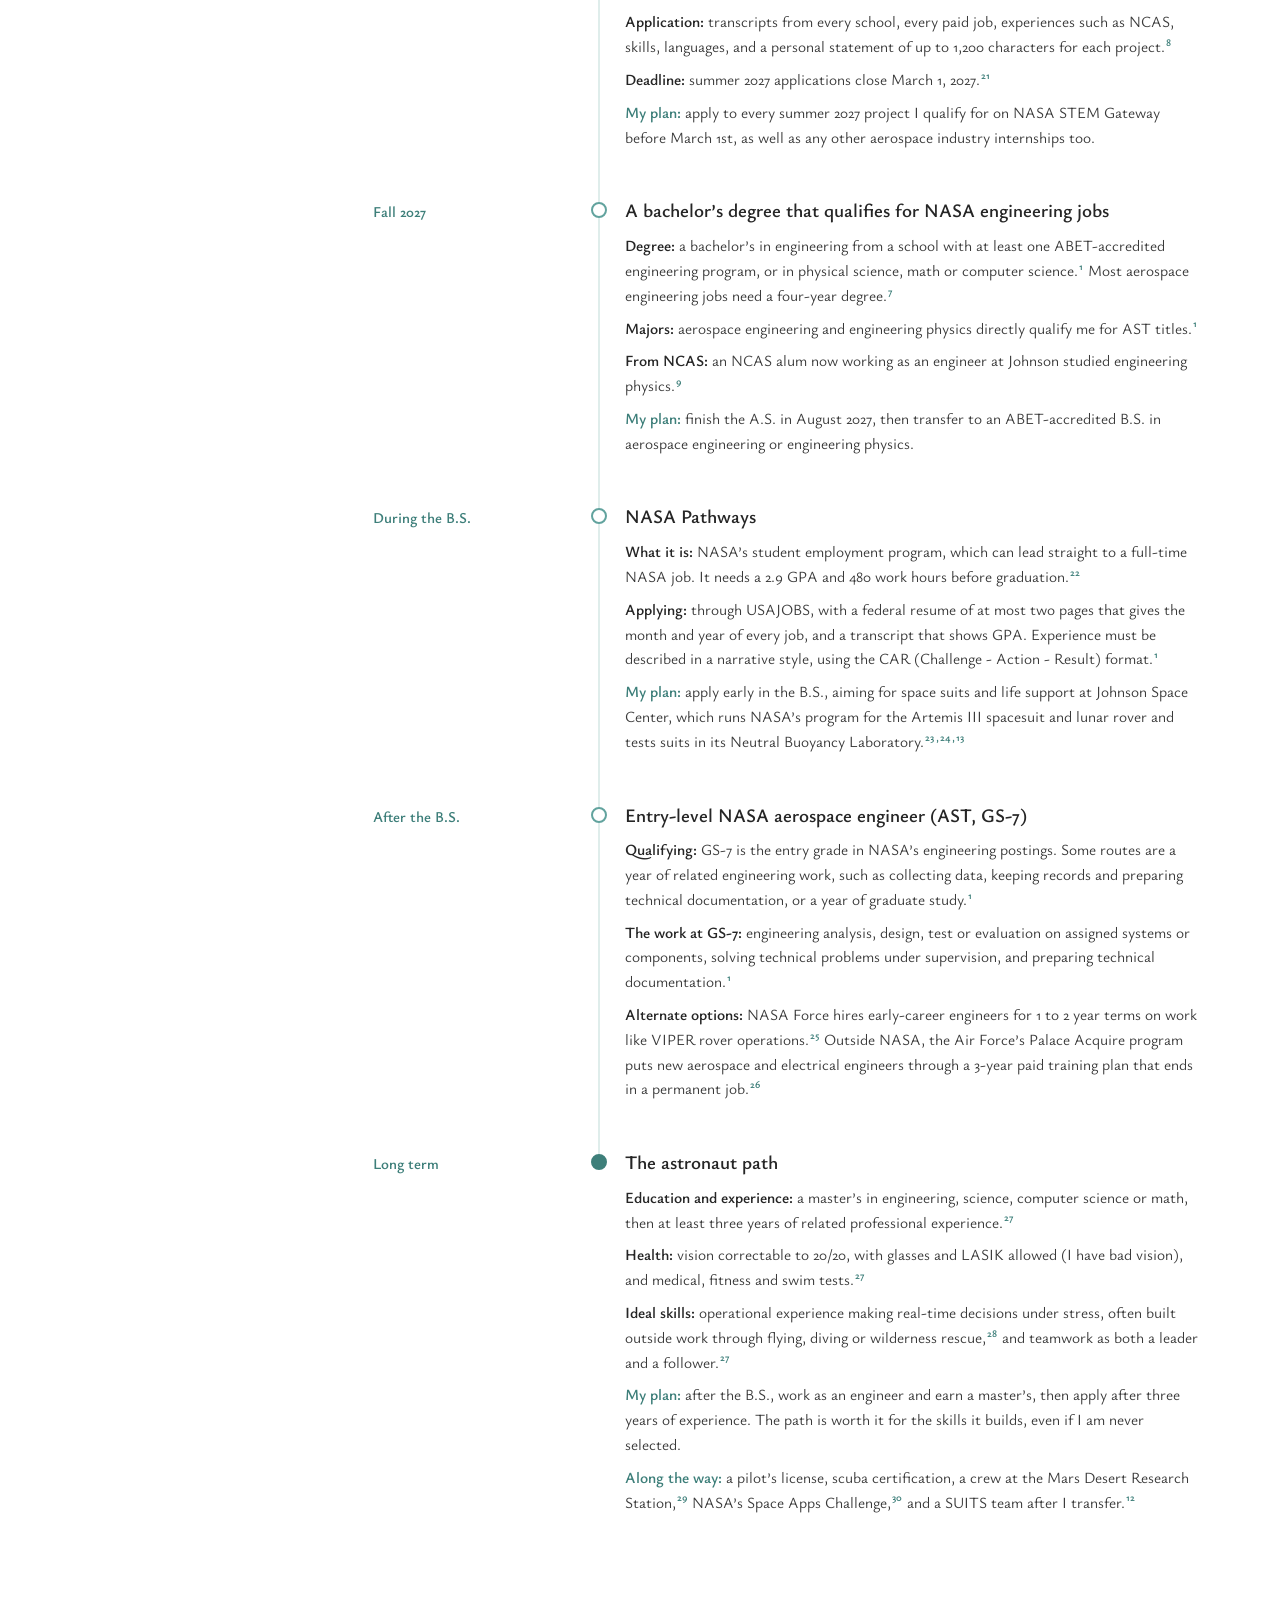
==== commit fc10f6b0: "Stop pinned galleries and the astronaut from widening the page in Safari/WebKit Safari does not pass" ====
--- a/index.html
+++ b/index.html
@@ -11,12 +11,12 @@
 <link rel="icon" type="image/png" sizes="32x32" href="img/favicon-32.png">
 <link rel="icon" type="image/png" sizes="192x192" href="img/favicon-192.png">
 <link rel="apple-touch-icon" href="img/apple-touch-icon.png">
-<link rel="stylesheet" href="style.css?v=20261127f">
+<link rel="stylesheet" href="style.css?v=20261128a">
 </head>
 <body>
 <canvas id="stars" aria-hidden="true"></canvas>
 <canvas id="space" width="0" height="0" aria-hidden="true"></canvas>
-<canvas id="astro" aria-hidden="true"></canvas>
+<div class="astro-layer" aria-hidden="true"><canvas id="astro"></canvas></div>
 
 <header class="top wrap" id="site-top">
   <a class="name" href="#top">Thomas (Mac) Doom</a>
@@ -1104,9 +1104,9 @@
   }
 };
 </script>
-<script src="refs.js?v=20261127f"></script>
-<script src="ascii-src.js?v=20261127f"></script>
-<script src="main.js?v=20261127f"></script>
-<script src="cursor.js?v=20261127f"></script>
+<script src="refs.js?v=20261128a"></script>
+<script src="ascii-src.js?v=20261128a"></script>
+<script src="main.js?v=20261128a"></script>
+<script src="cursor.js?v=20261128a"></script>
 </body>
 </html>
--- a/style.css
+++ b/style.css
@@ -17,6 +17,9 @@
 html{scroll-behavior:smooth;-webkit-text-size-adjust:100%}
 @media (prefers-reduced-motion:reduce){html{scroll-behavior:auto}}
 body{margin:0;background:var(--paper);color:var(--body);font:16px/1.55 "Ysabeau",system-ui,sans-serif;-webkit-font-smoothing:antialiased;overflow-x:clip}
+/* pinned boards slide wider than the window; Safari does not pass body's clip on to the page, so main clips them too.
+   clip (not hidden) keeps the boards' sticky pinning working */
+main{overflow-x:clip}
 img{display:block;max-width:100%;height:auto}
 a{color:inherit}
 h1,h2,h3,h4,p{margin:0}
@@ -24,7 +27,10 @@
 .wrap{width:100%;max-width:1440px;margin-inline:auto;padding-inline:var(--pad);position:relative;z-index:1}
 #stars{position:absolute;top:0;left:0;z-index:0;pointer-events:none}
 #space{position:absolute;top:0;left:0;z-index:0;pointer-events:none}
-#astro{position:fixed;left:0;top:0;z-index:0;pointer-events:none;transform-origin:50% 50%;will-change:transform,opacity}
+/* the astronaut floats inside a window-sized layer that clips it, so it can never widen the page (Safari counts
+   fixed elements that stick out past the screen) */
+.astro-layer{position:fixed;inset:0;z-index:0;overflow:hidden;pointer-events:none}
+#astro{position:absolute;left:0;top:0;pointer-events:none;transform-origin:50% 50%;will-change:transform,opacity}
 
 /* Header */
 .top{display:grid;grid-template-columns:1fr auto 1fr;align-items:center;padding-block:20px}
@@ -351,7 +357,7 @@
 @media screen and (max-width:760px){.panel{width:calc(var(--pw) / 1000 * 96%)}.panel-canvas{border-radius:10px}}
 
 /* ================= Gallery overlay: page dims and blurs behind ================= */
-.gallery{position:fixed;inset:0;z-index:50;display:flex;flex-direction:column;color:#eef5f4;visibility:hidden;opacity:0;transition:opacity .4s ease,visibility 0s linear .4s}
+.gallery{position:fixed;inset:0;z-index:50;overflow:hidden;display:flex;flex-direction:column;color:#eef5f4;visibility:hidden;opacity:0;transition:opacity .4s ease,visibility 0s linear .4s}
 .gallery.on{visibility:visible;opacity:1;transition:opacity .4s ease}
 .gal-backdrop{position:absolute;inset:-80px;background:radial-gradient(120% 90% at 50% 45%,rgba(9,15,15,.7) 40%,rgba(9,15,15,.9));backdrop-filter:blur(24px) saturate(1.1);-webkit-backdrop-filter:blur(24px) saturate(1.1)}
 html.locked .blur{visibility:hidden}
@@ -516,7 +522,7 @@
 @media print{
   html,body{background:#fff !important}
   body{font-size:10.5pt;line-height:1.5;color:#262626}
-  .top,.blur,.gallery,.pop,#stars,#space,#astro,#kc-dot,#kc-disc,.board-track,.board-bar,.board-progress,.draft-note,.screen-only,.hover-hint,.sec-label,.req-n{display:none !important}
+  .top,.blur,.gallery,.pop,#stars,#space,#astro,.astro-layer,#kc-dot,#kc-disc,.board-track,.board-bar,.board-progress,.draft-note,.screen-only,.hover-hint,.sec-label,.req-n{display:none !important}
   .reveal,.display .w > span,.exp-head,.exp-head *{opacity:1 !important;transform:none !important;animation:none !important;transition:none !important}
   .wrap{max-width:none !important;padding-inline:0 !important}
   .sec{display:block !important;padding:0 !important;margin:20pt 0 0 !important}
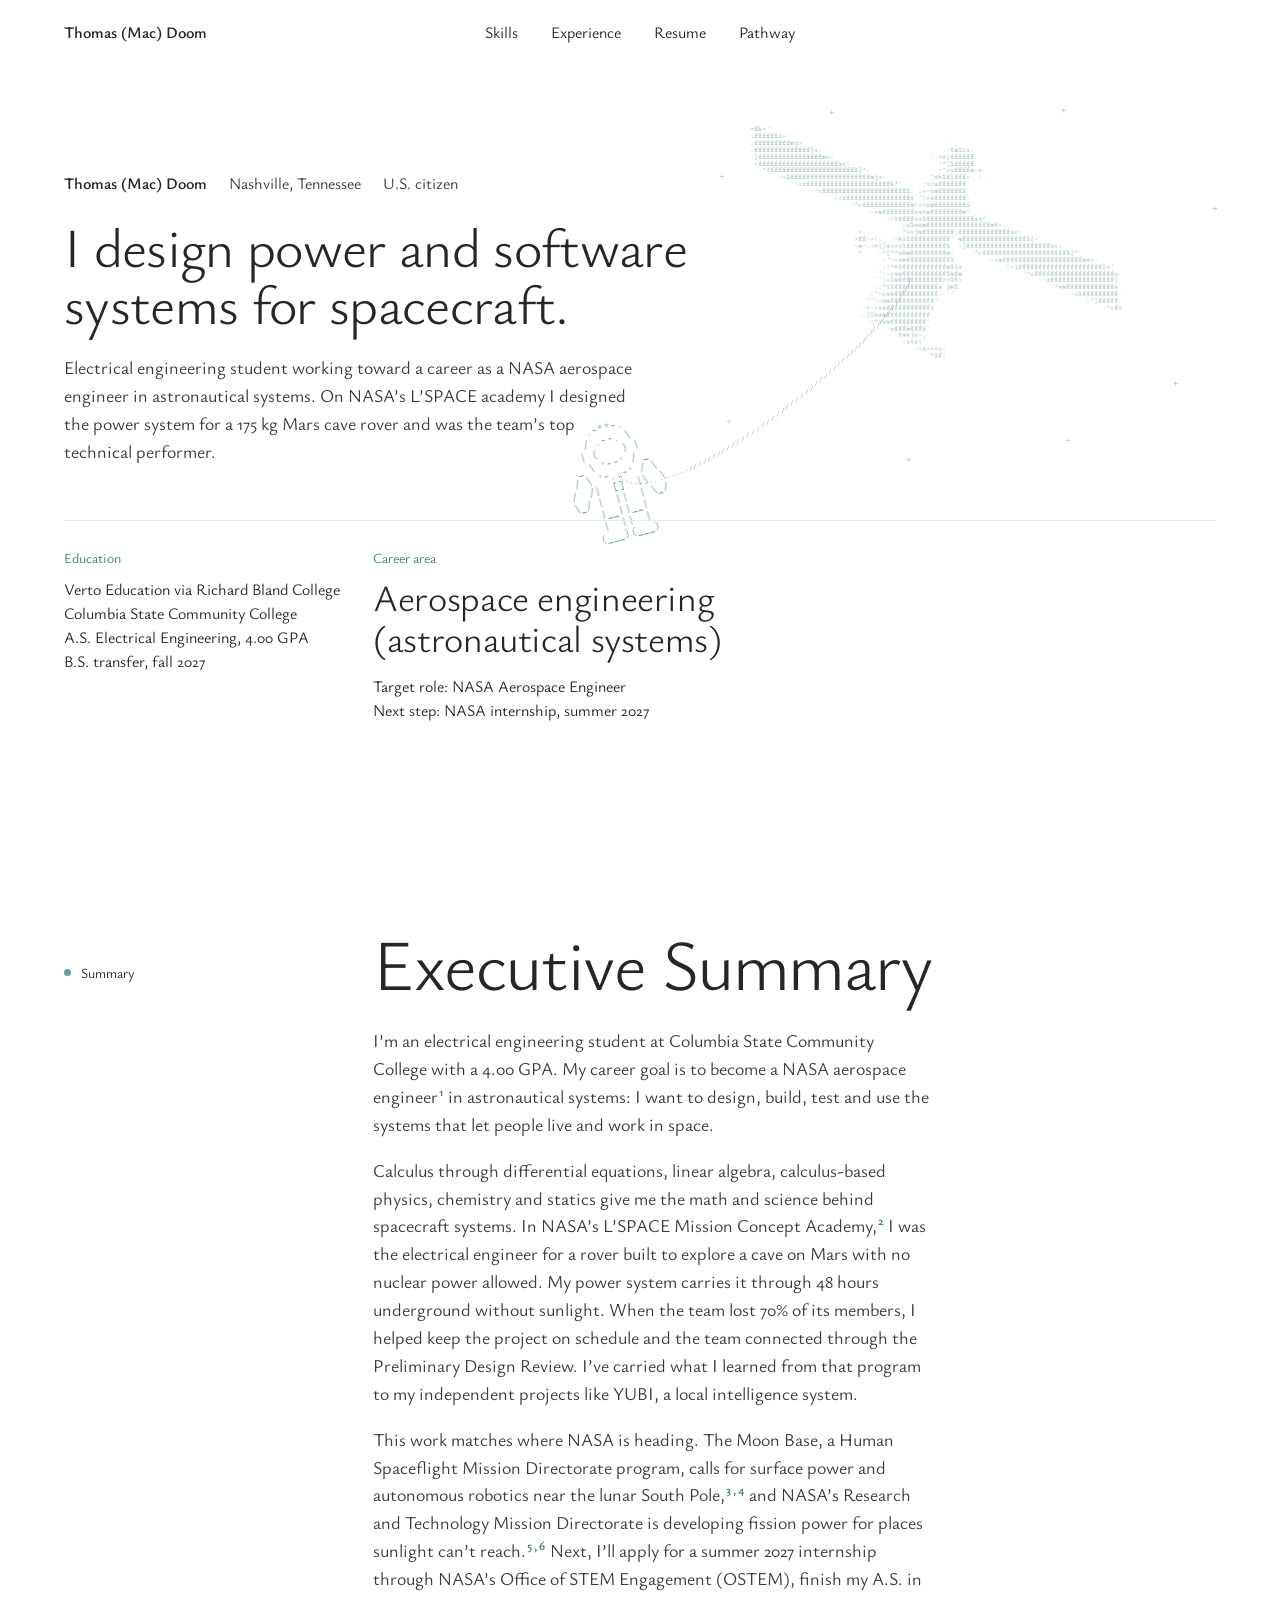
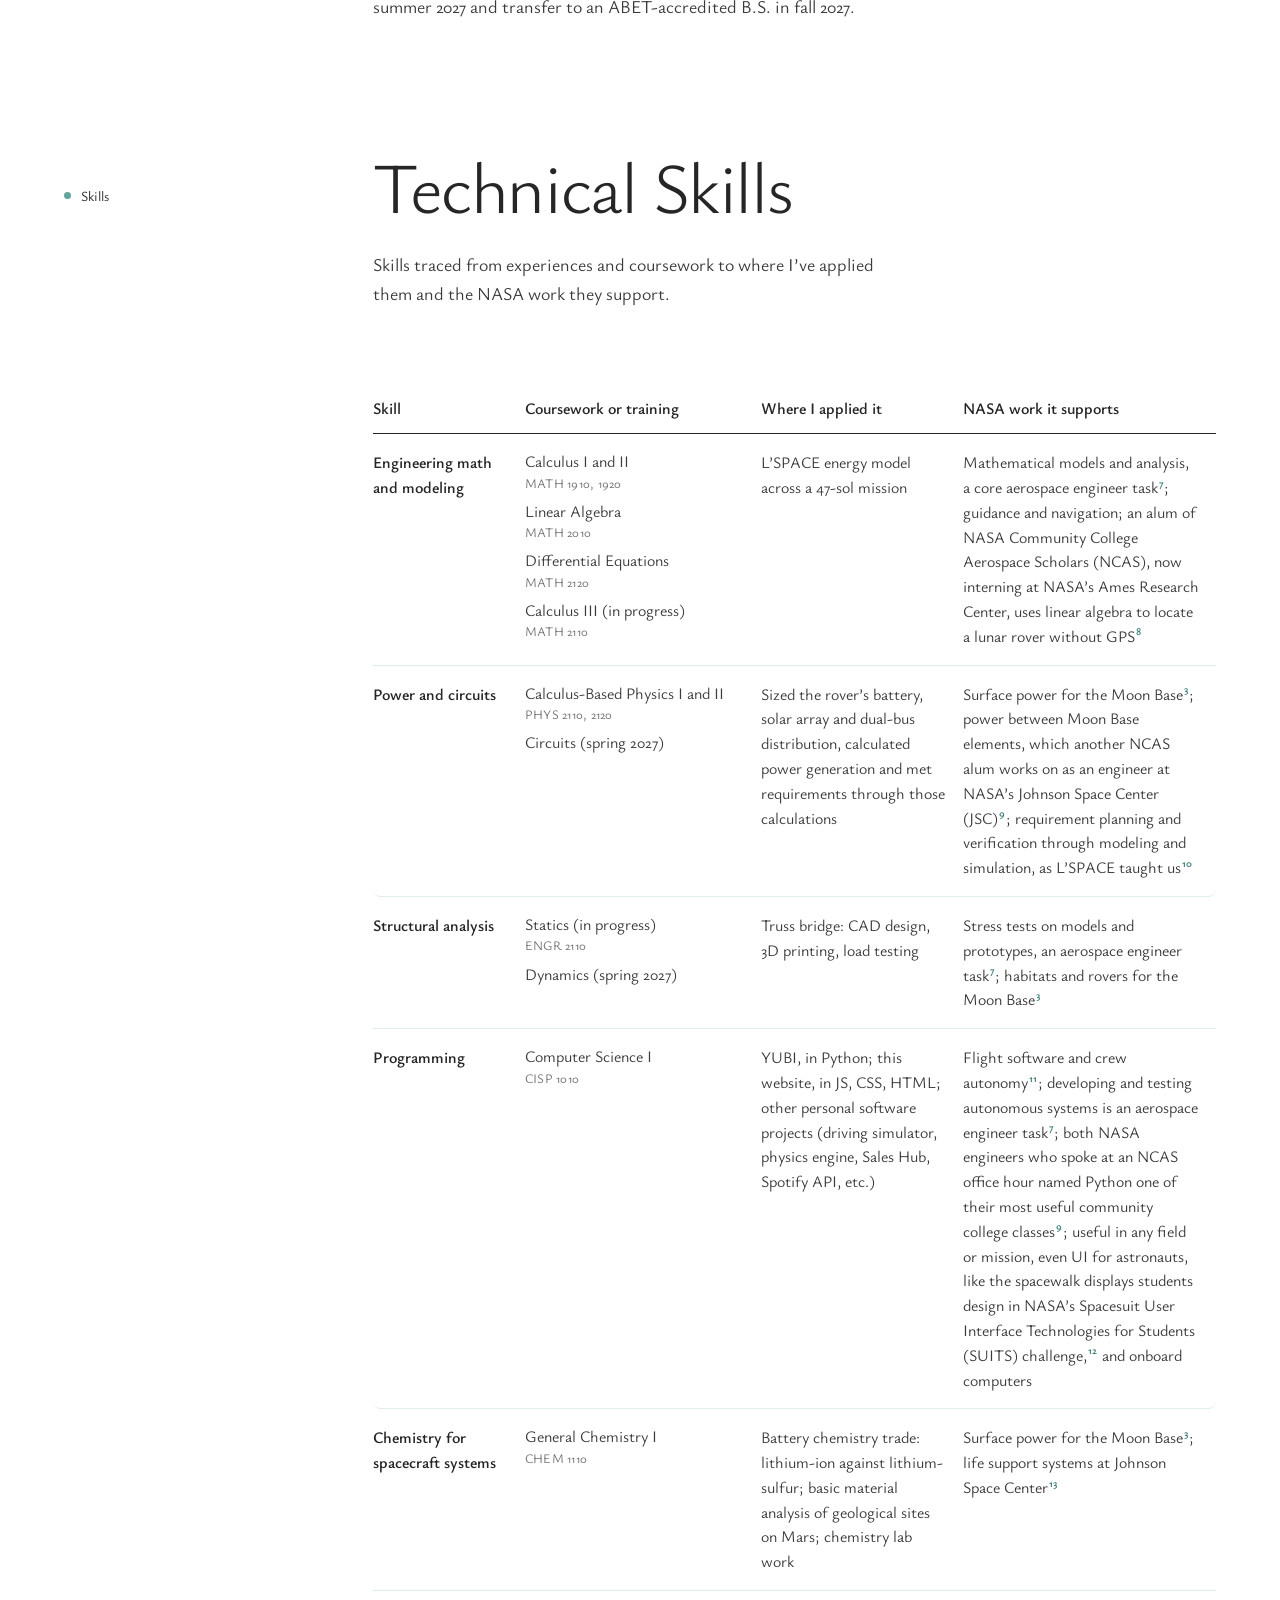
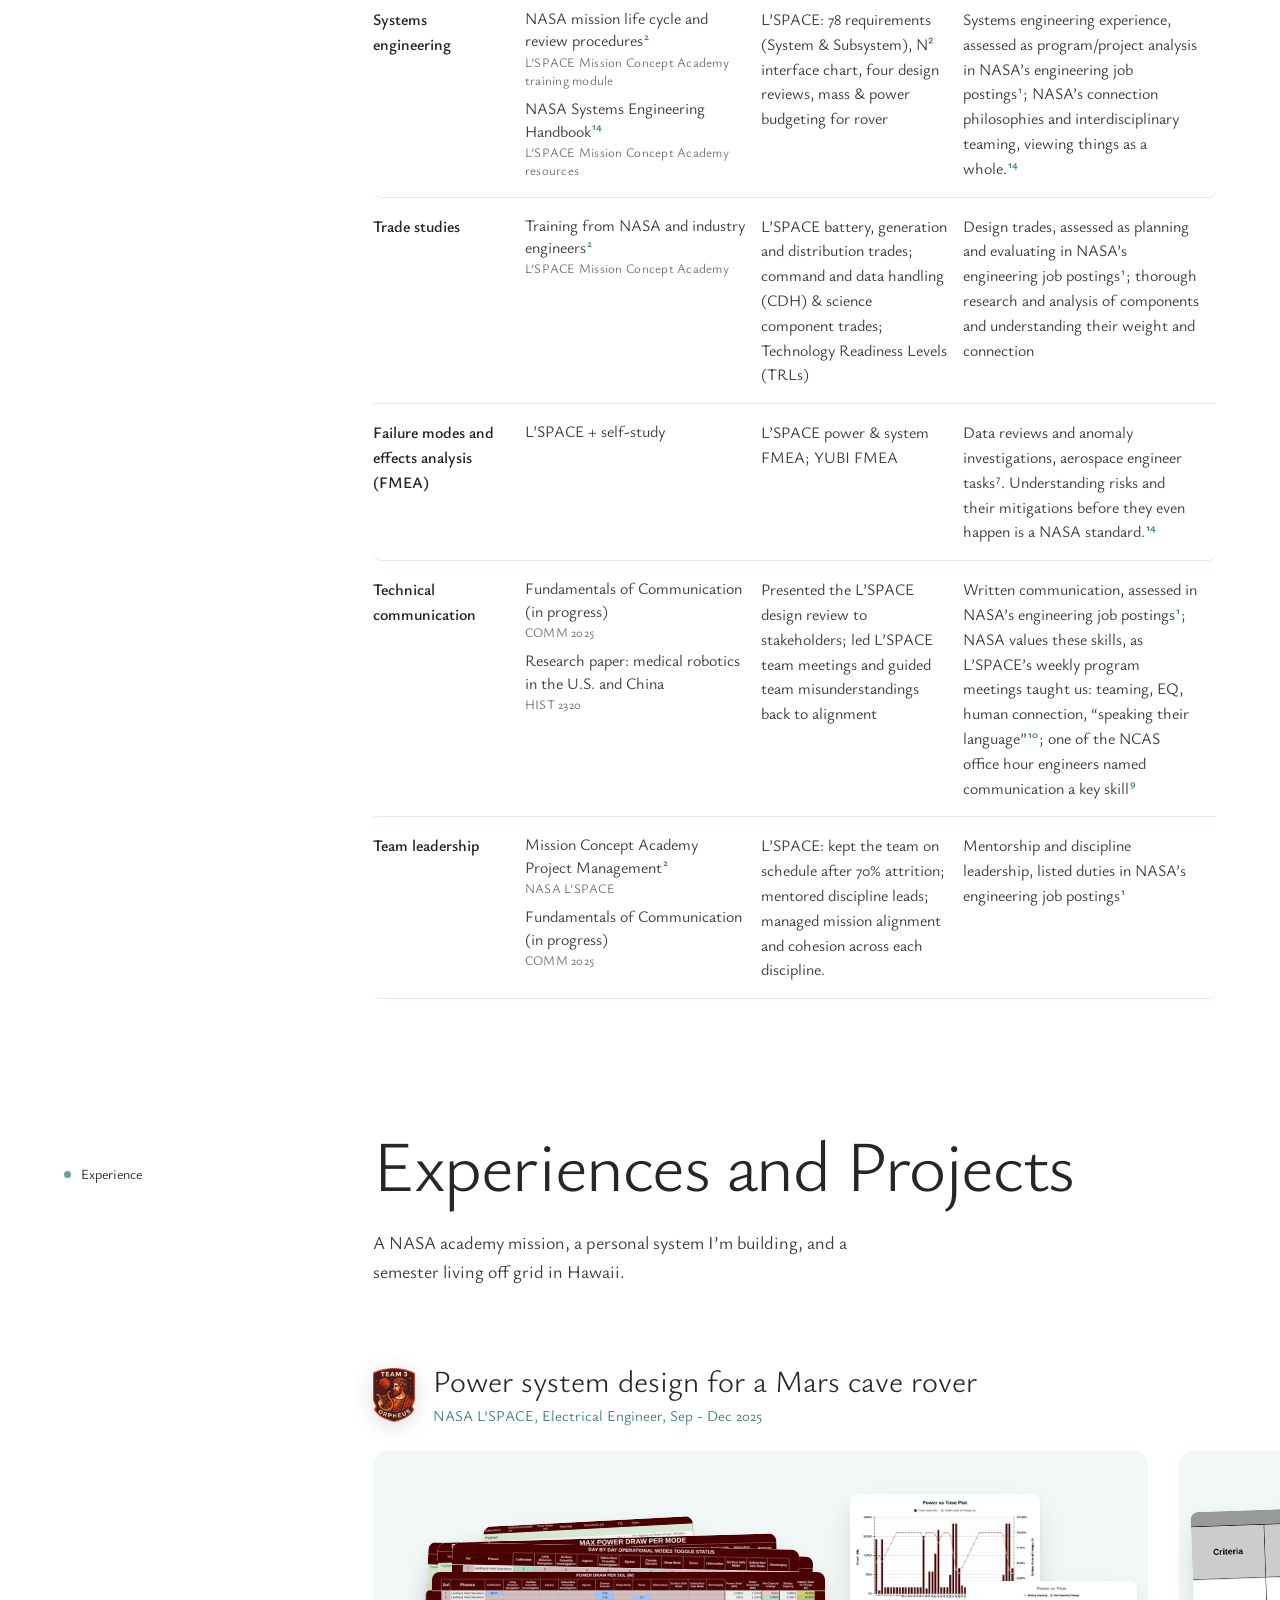
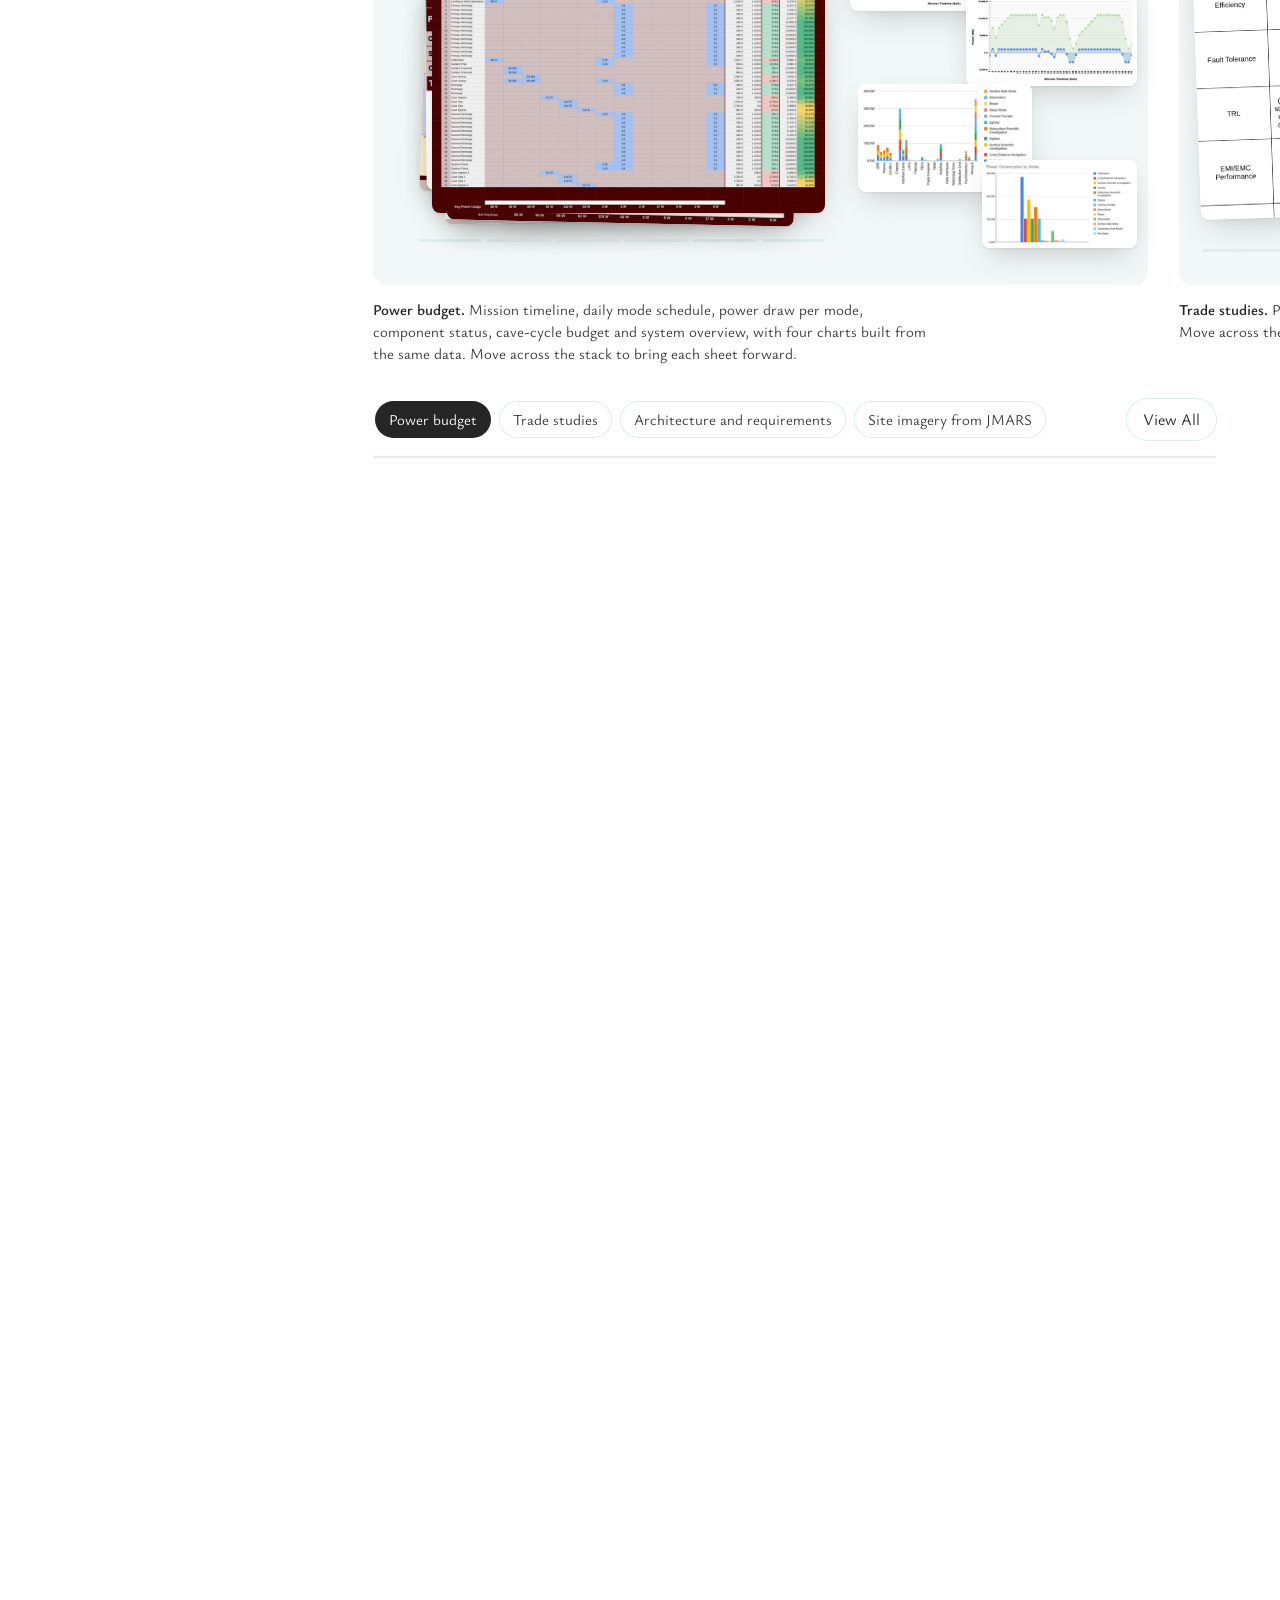
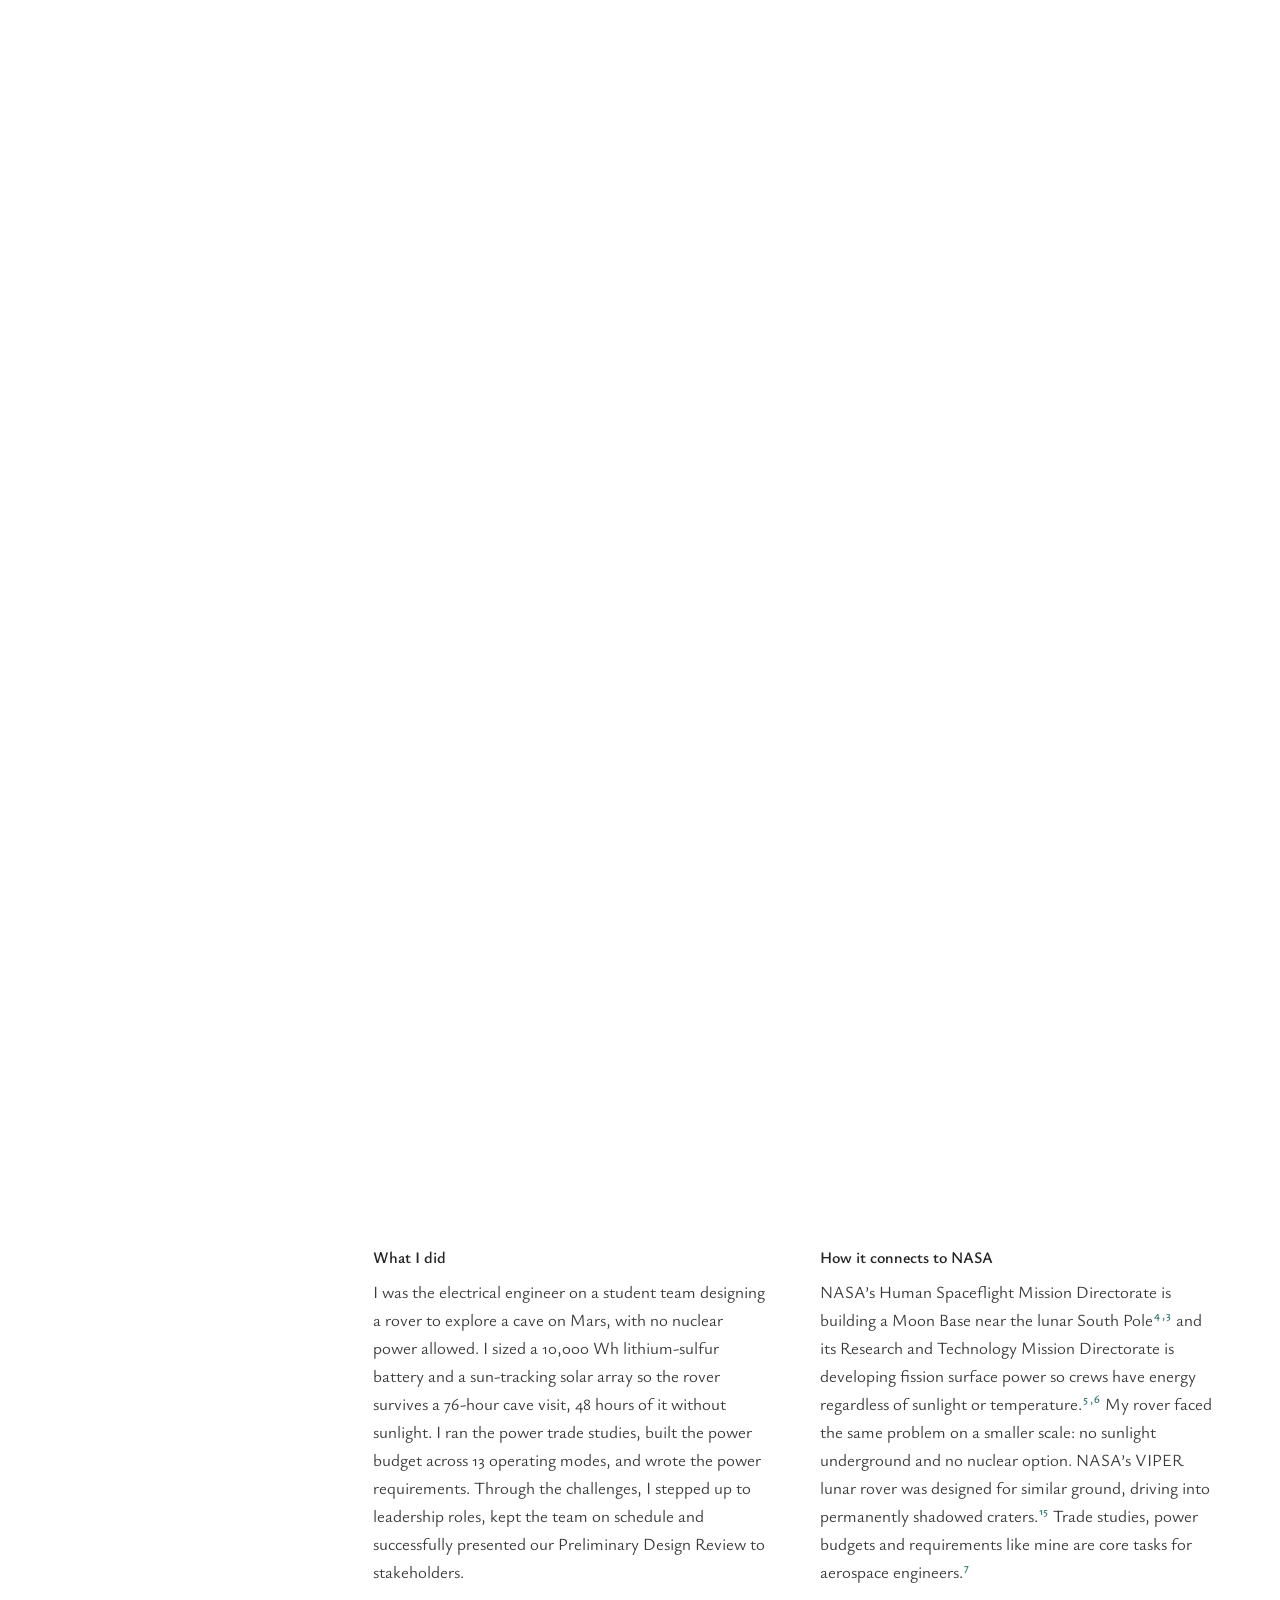
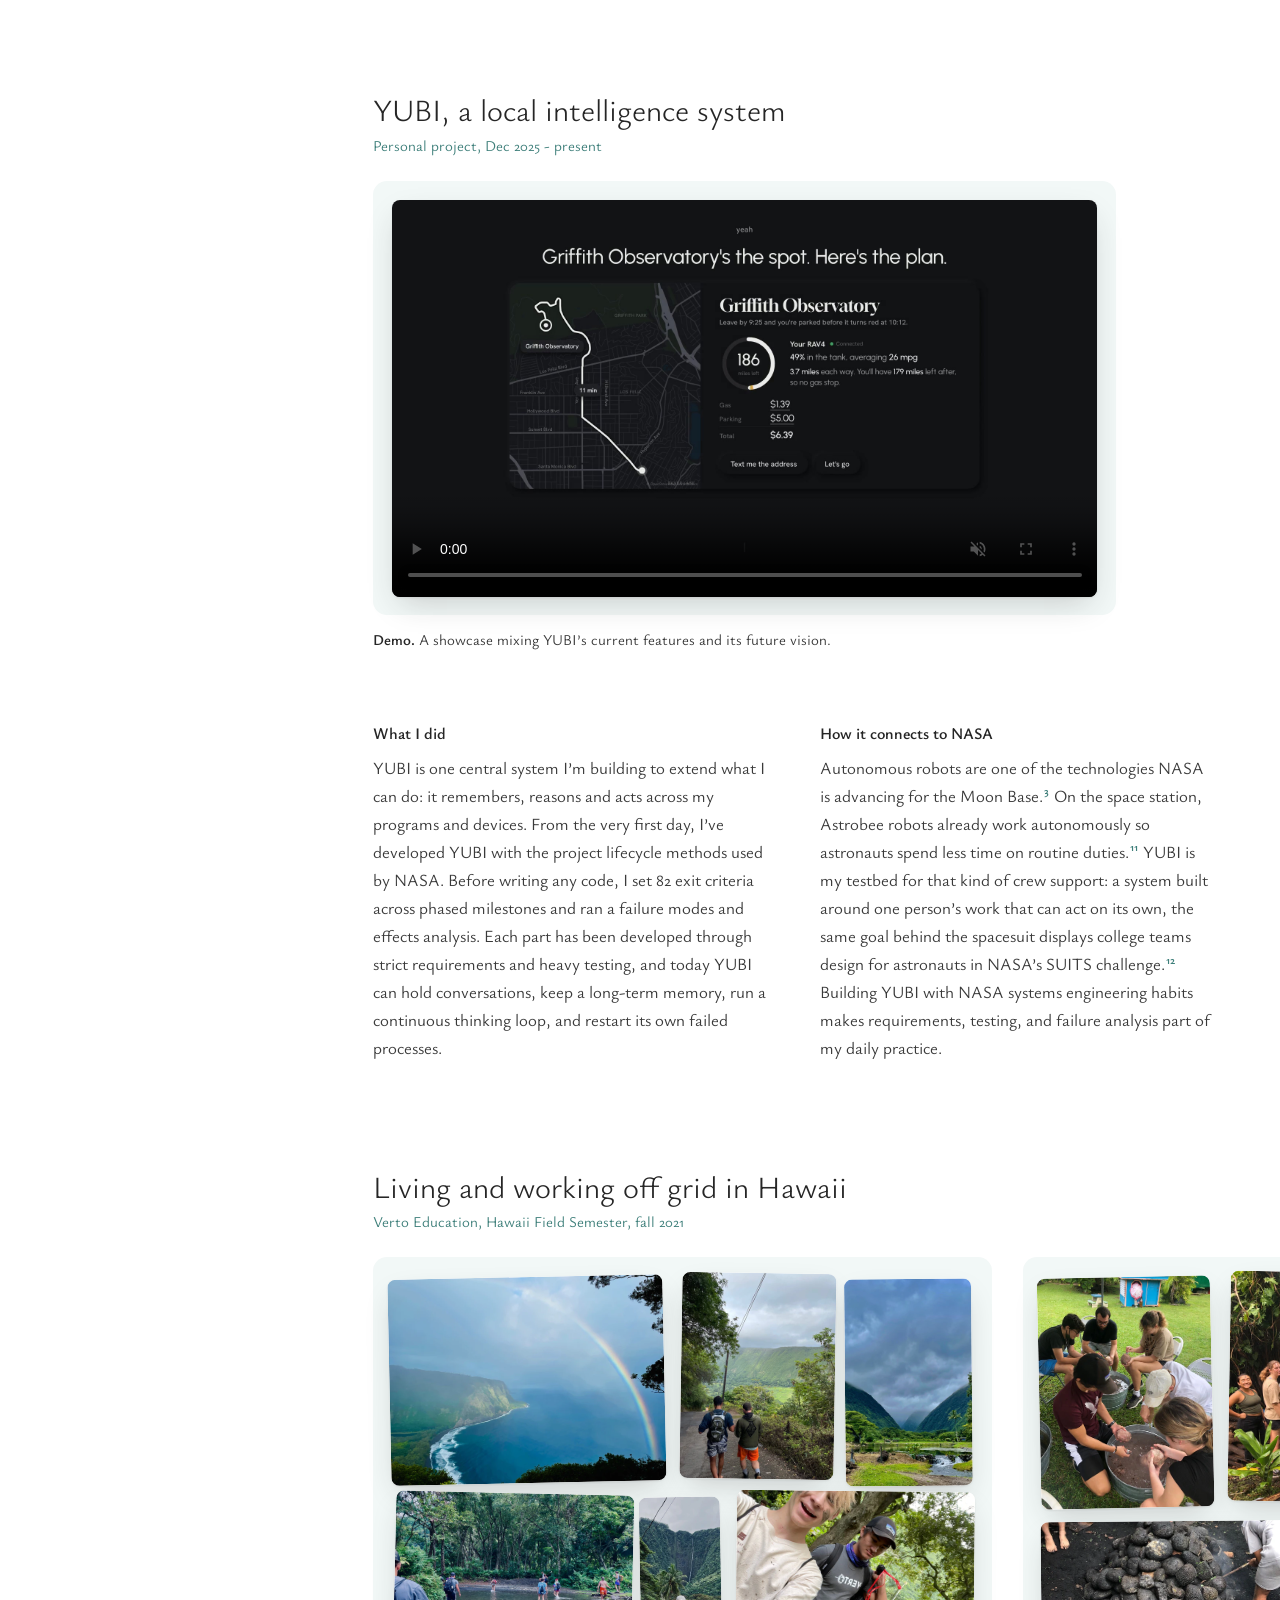
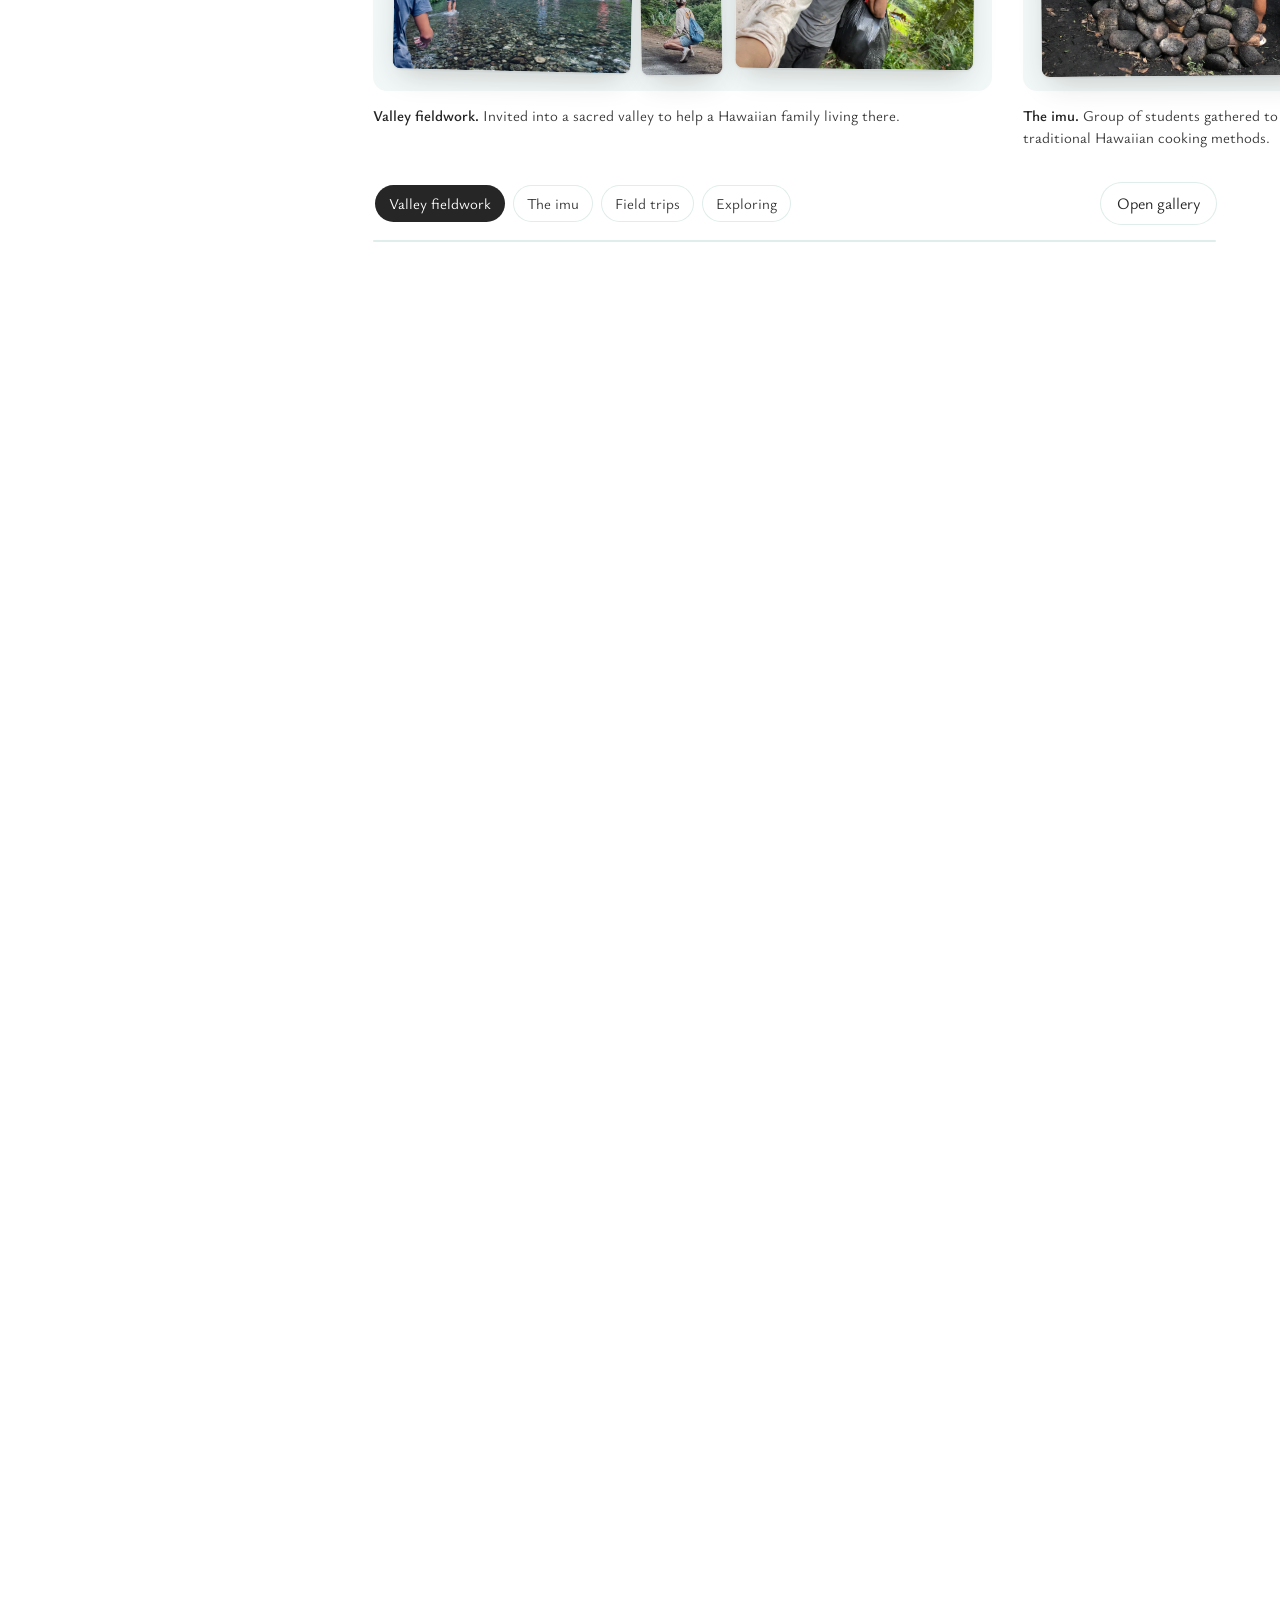
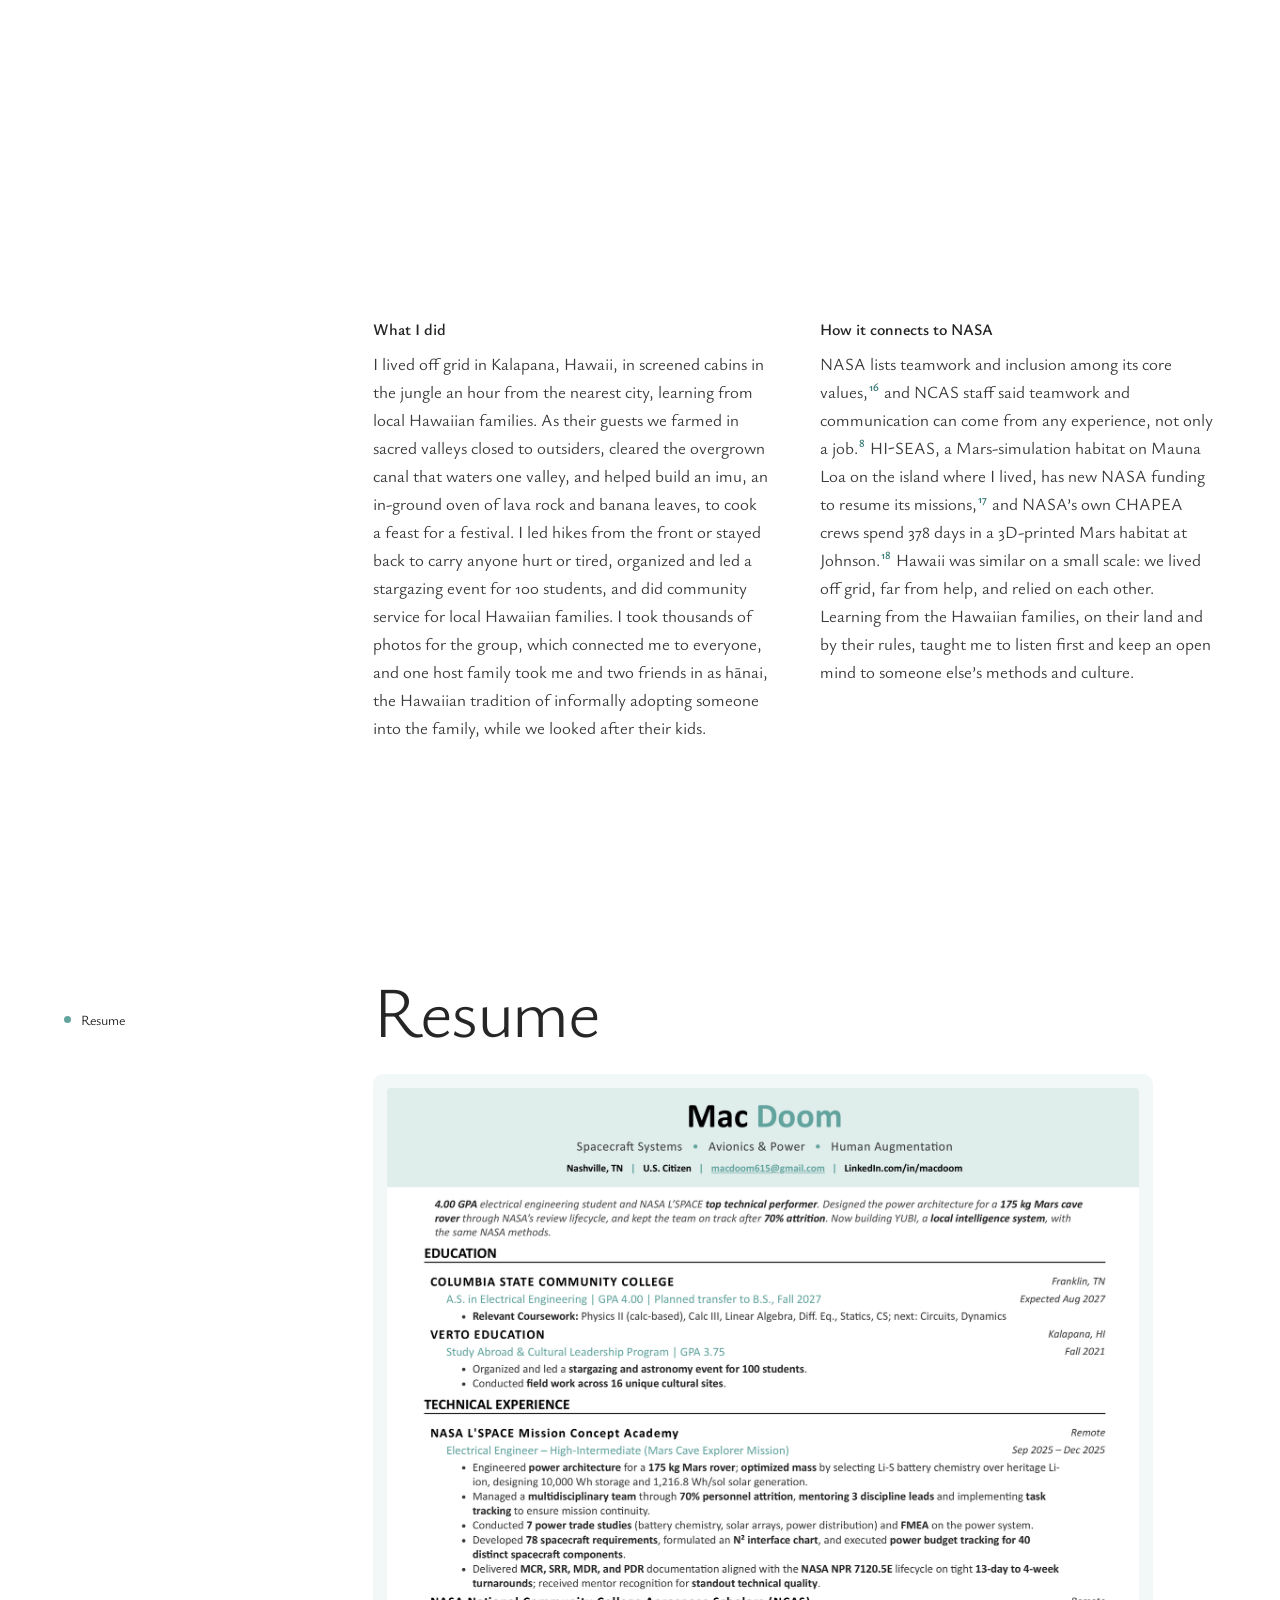
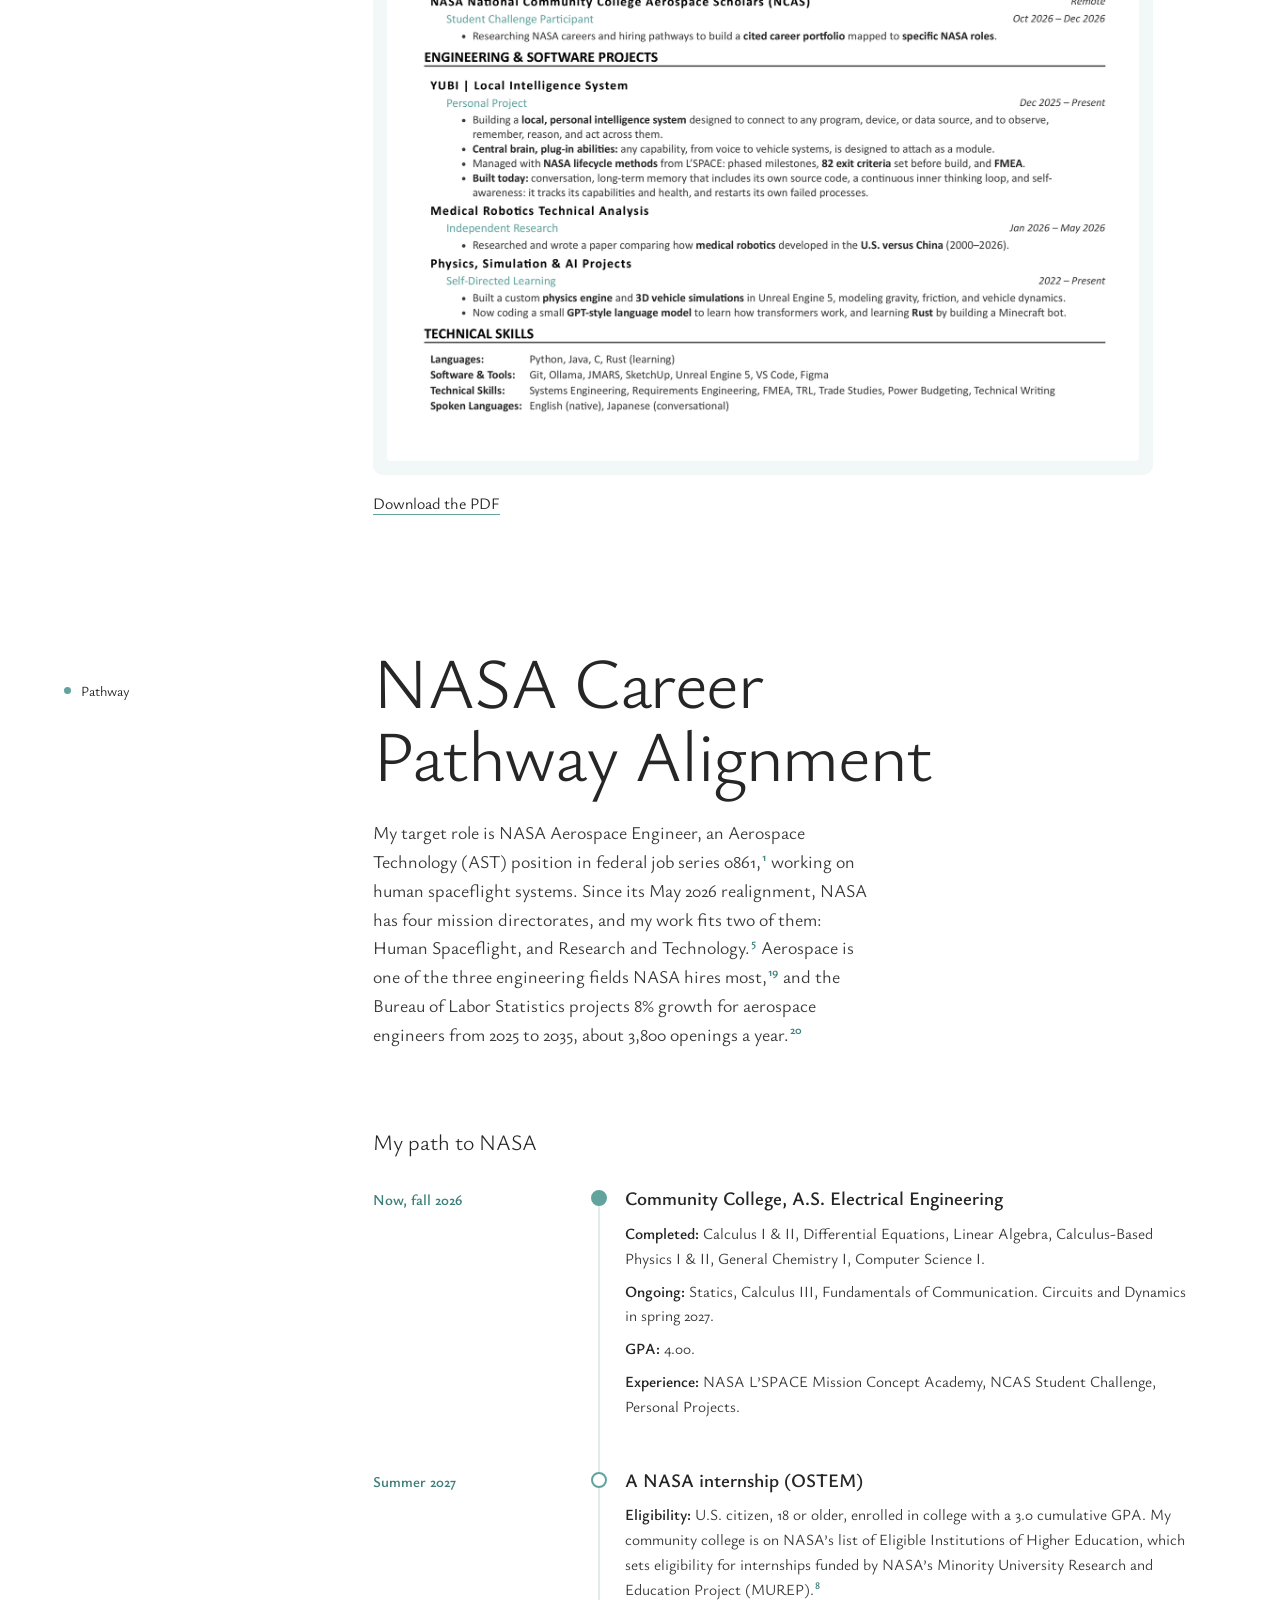
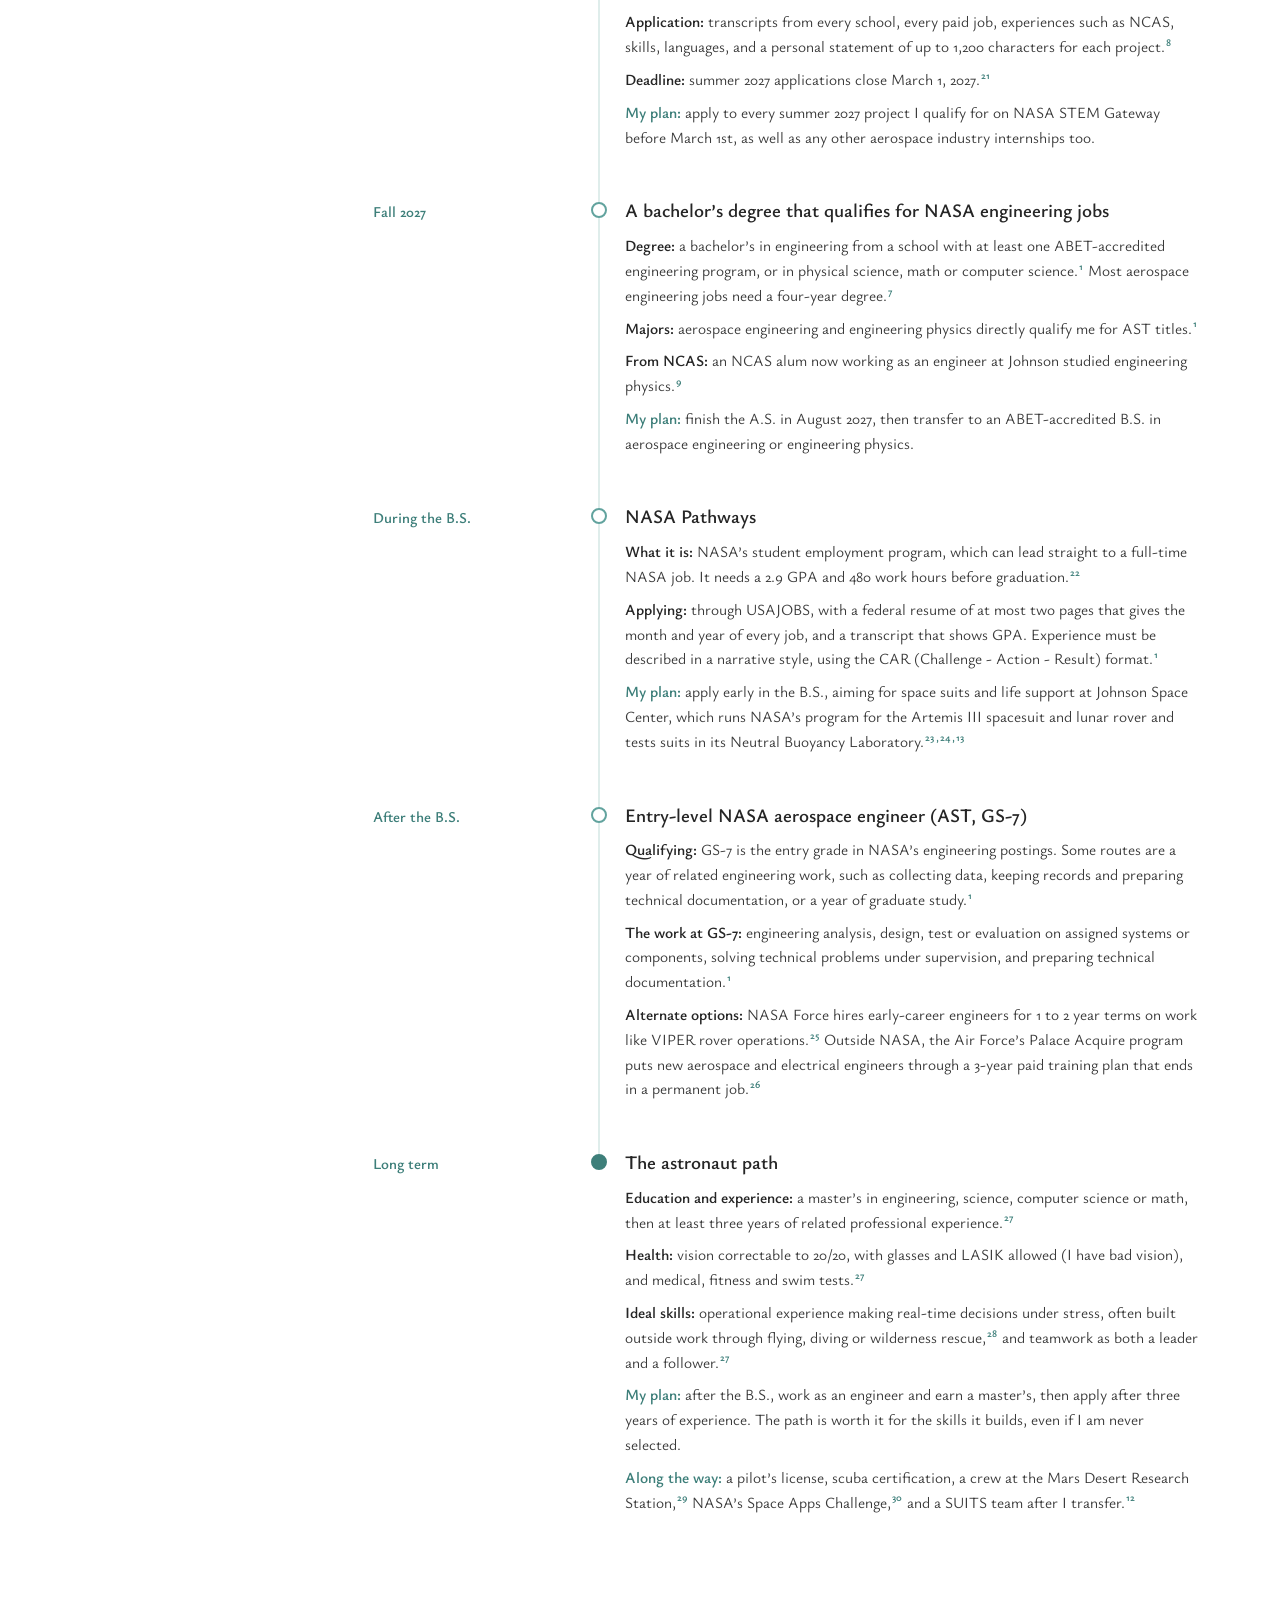
==== commit bd47fbf9: "Keep the reader's place when the window or the address bar changes size On tablets the address bar s" ====
--- a/index.html
+++ b/index.html
@@ -11,7 +11,7 @@
 <link rel="icon" type="image/png" sizes="32x32" href="img/favicon-32.png">
 <link rel="icon" type="image/png" sizes="192x192" href="img/favicon-192.png">
 <link rel="apple-touch-icon" href="img/apple-touch-icon.png">
-<link rel="stylesheet" href="style.css?v=20261128a">
+<link rel="stylesheet" href="style.css?v=20261128b">
 </head>
 <body>
 <canvas id="stars" aria-hidden="true"></canvas>
@@ -1104,9 +1104,9 @@
   }
 };
 </script>
-<script src="refs.js?v=20261128a"></script>
-<script src="ascii-src.js?v=20261128a"></script>
-<script src="main.js?v=20261128a"></script>
-<script src="cursor.js?v=20261128a"></script>
+<script src="refs.js?v=20261128b"></script>
+<script src="ascii-src.js?v=20261128b"></script>
+<script src="main.js?v=20261128b"></script>
+<script src="cursor.js?v=20261128b"></script>
 </body>
 </html>
